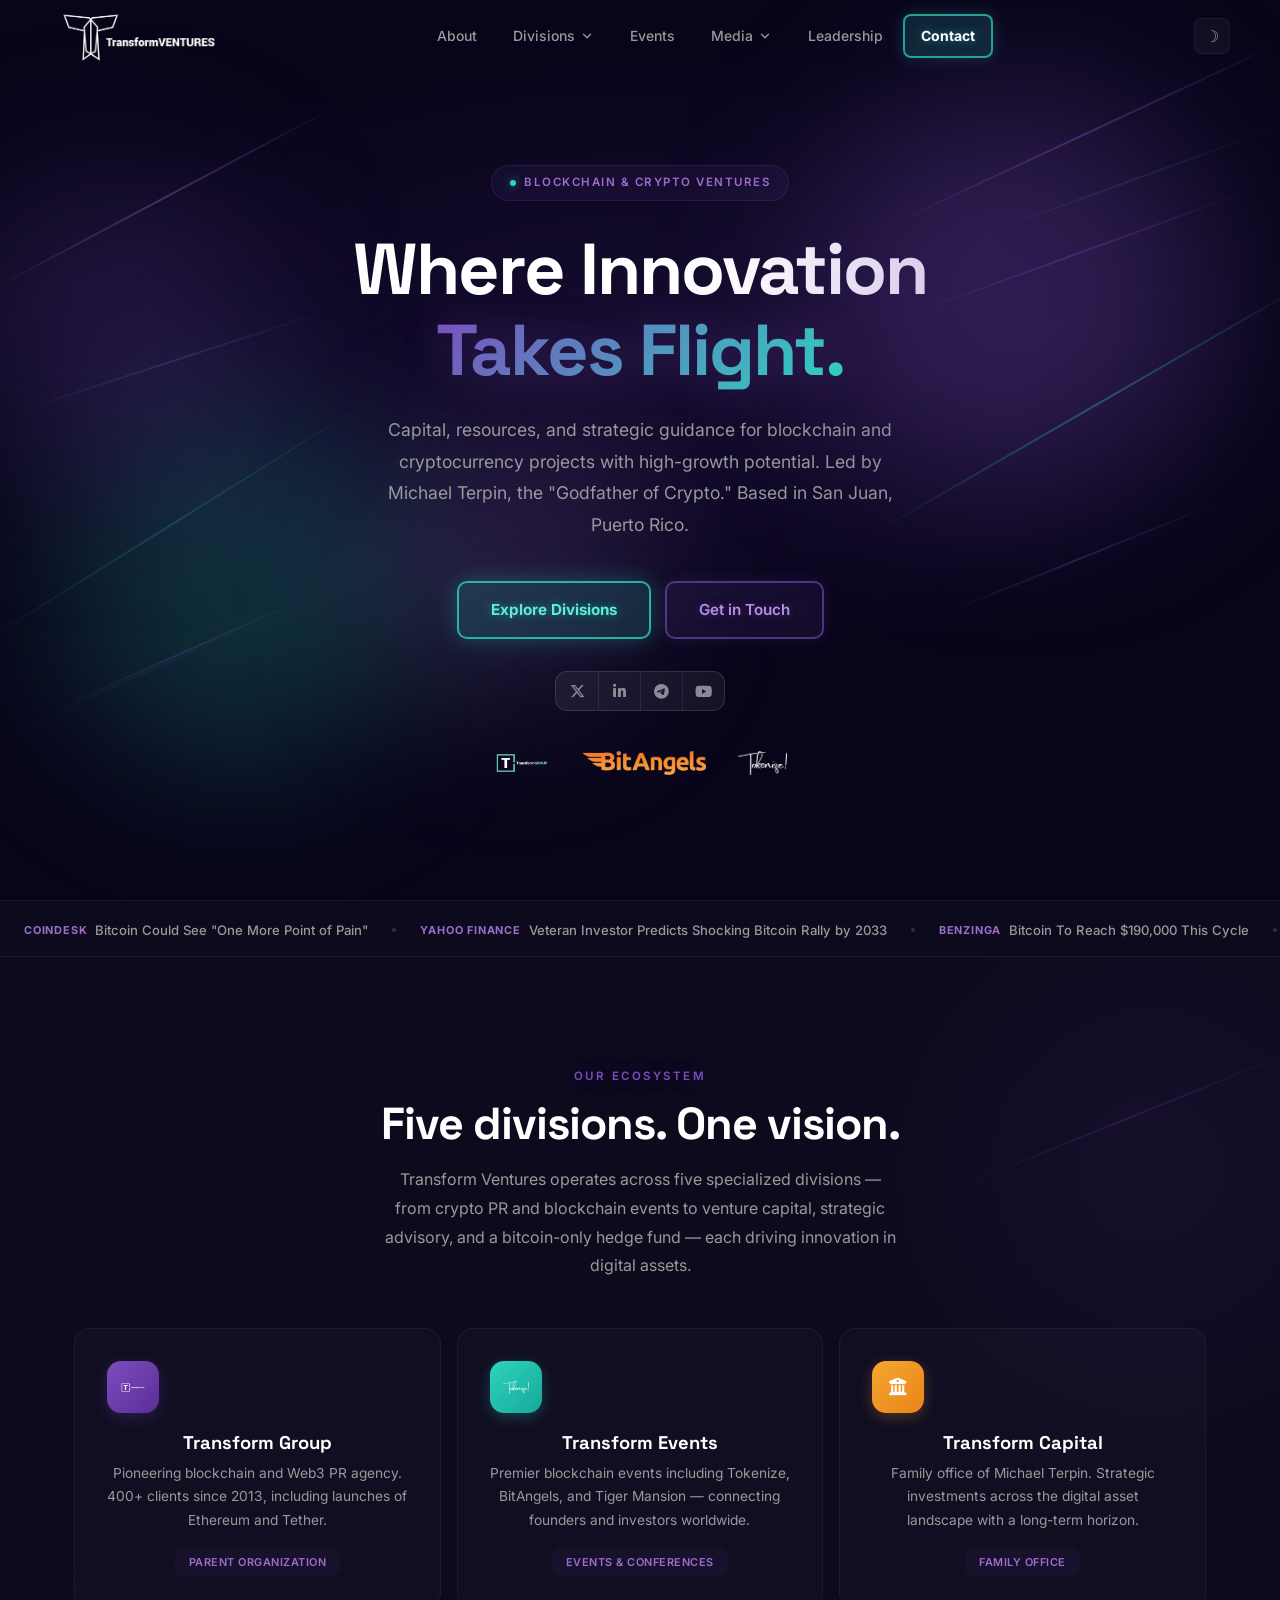
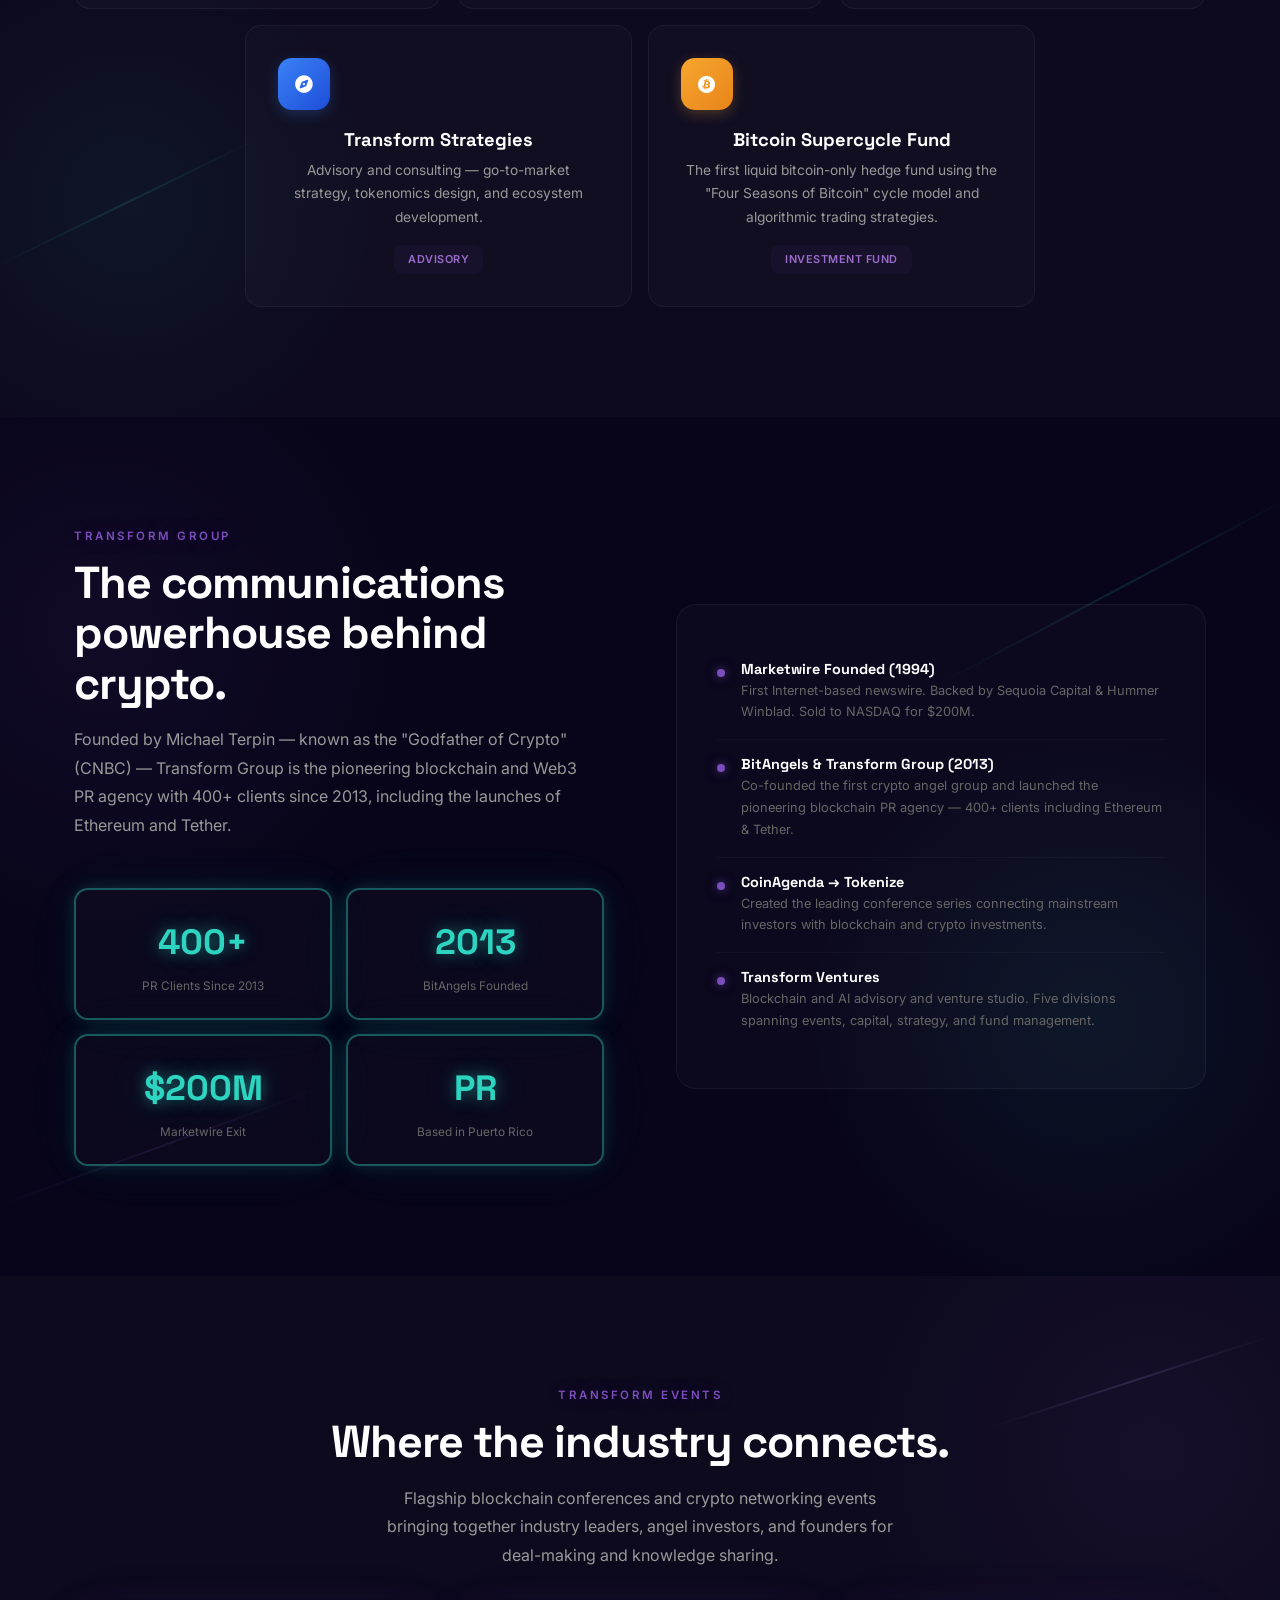
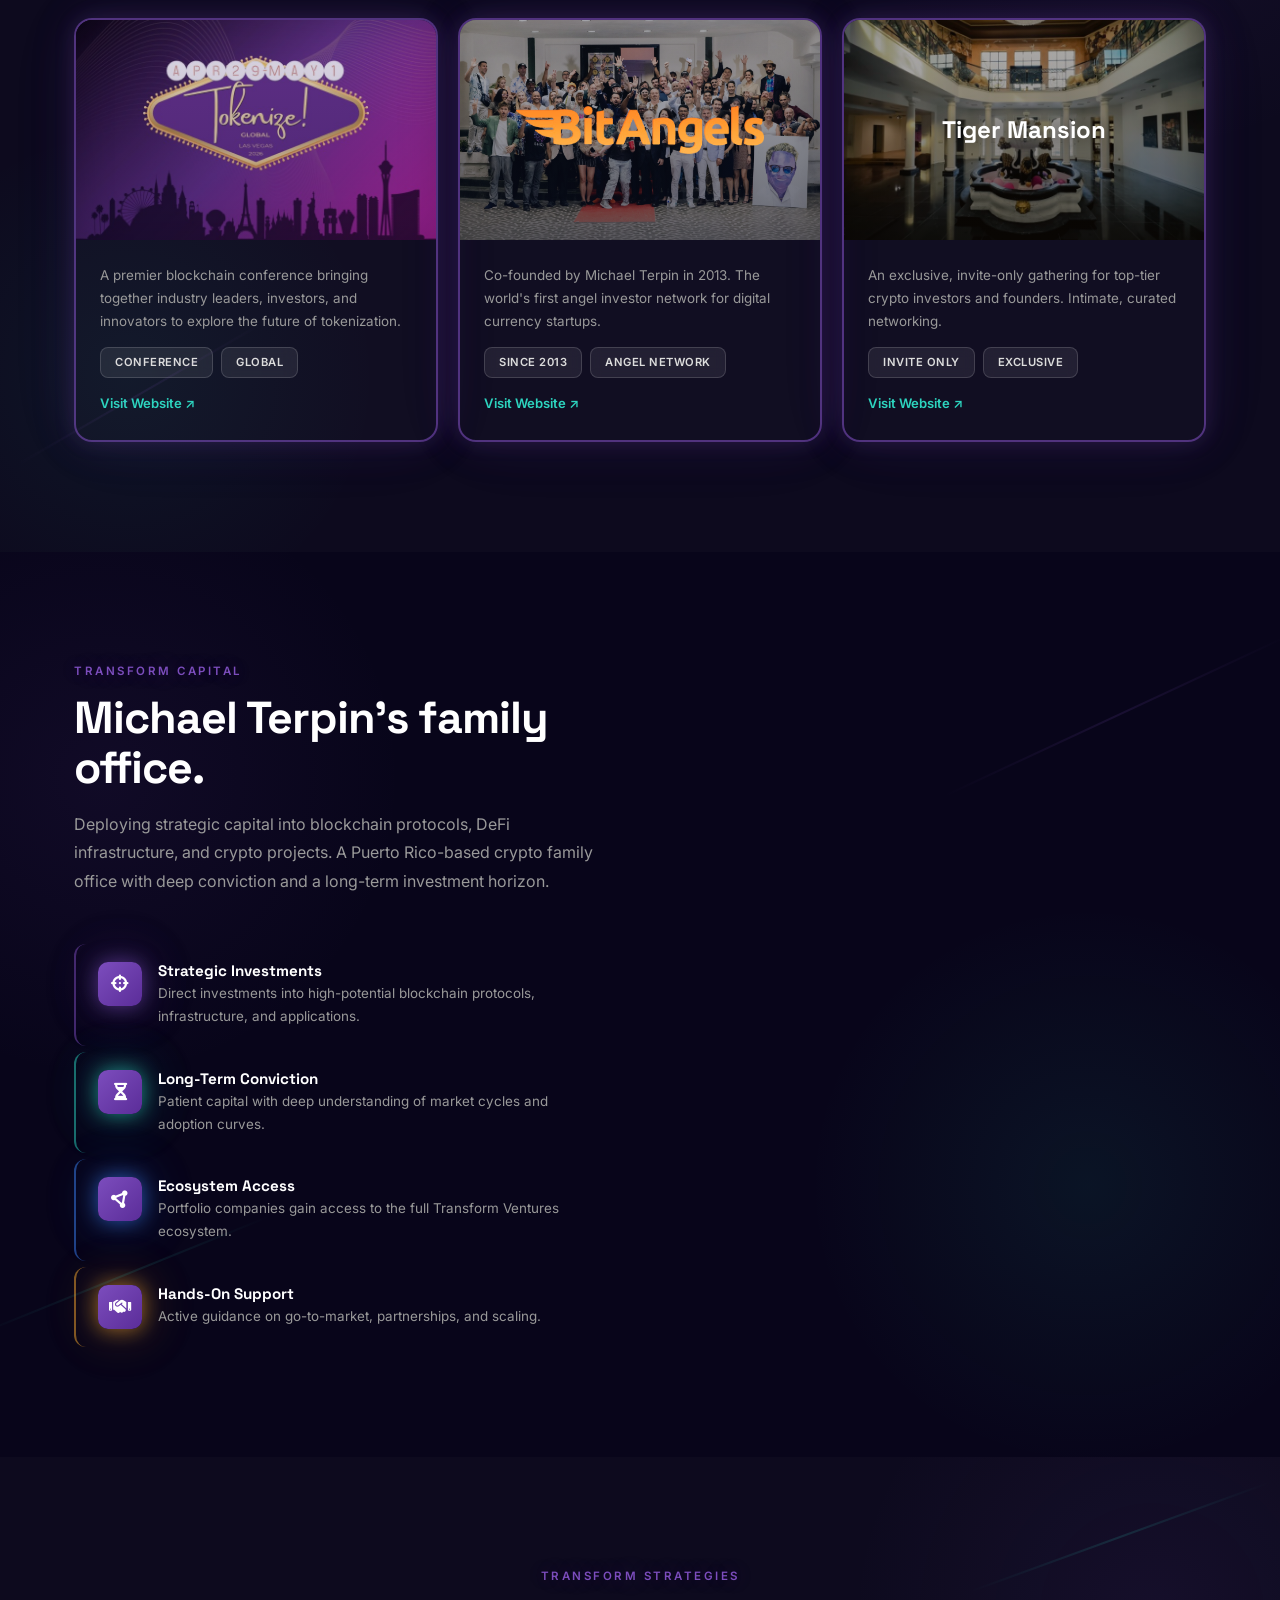
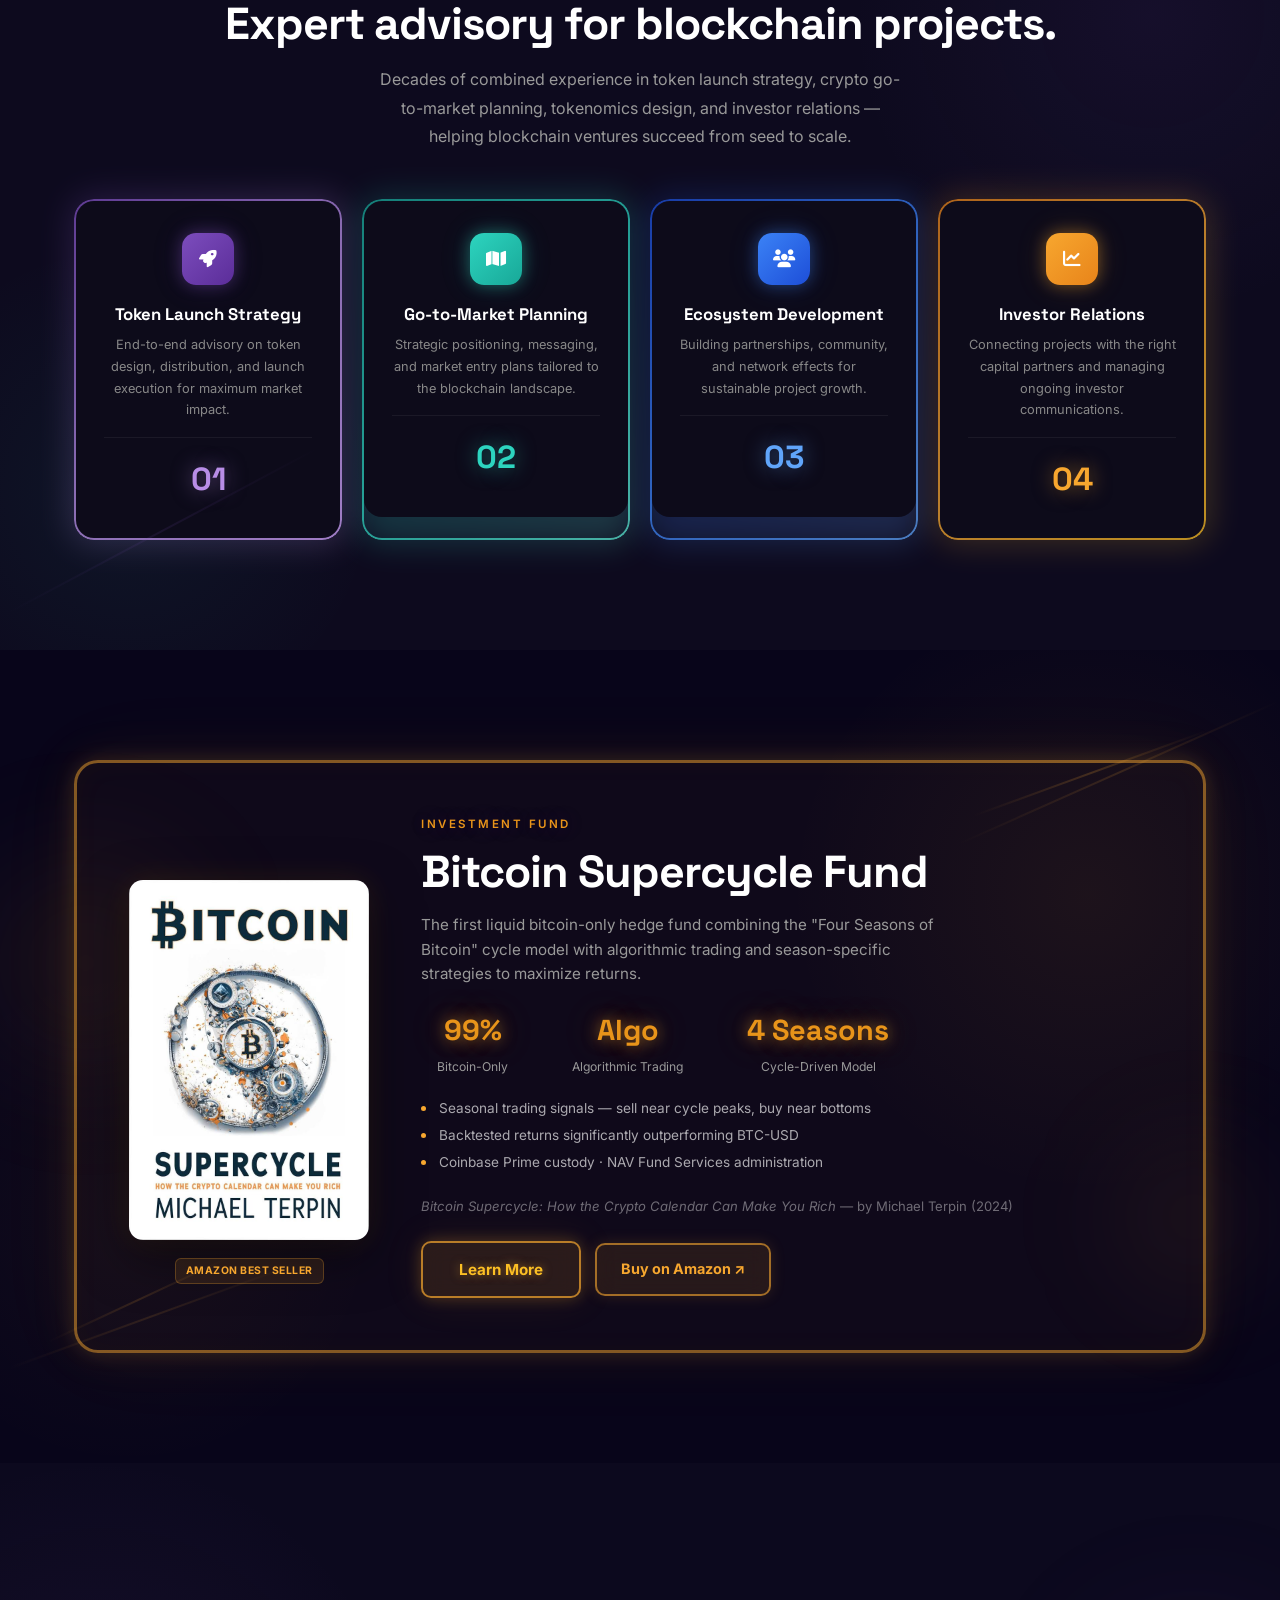
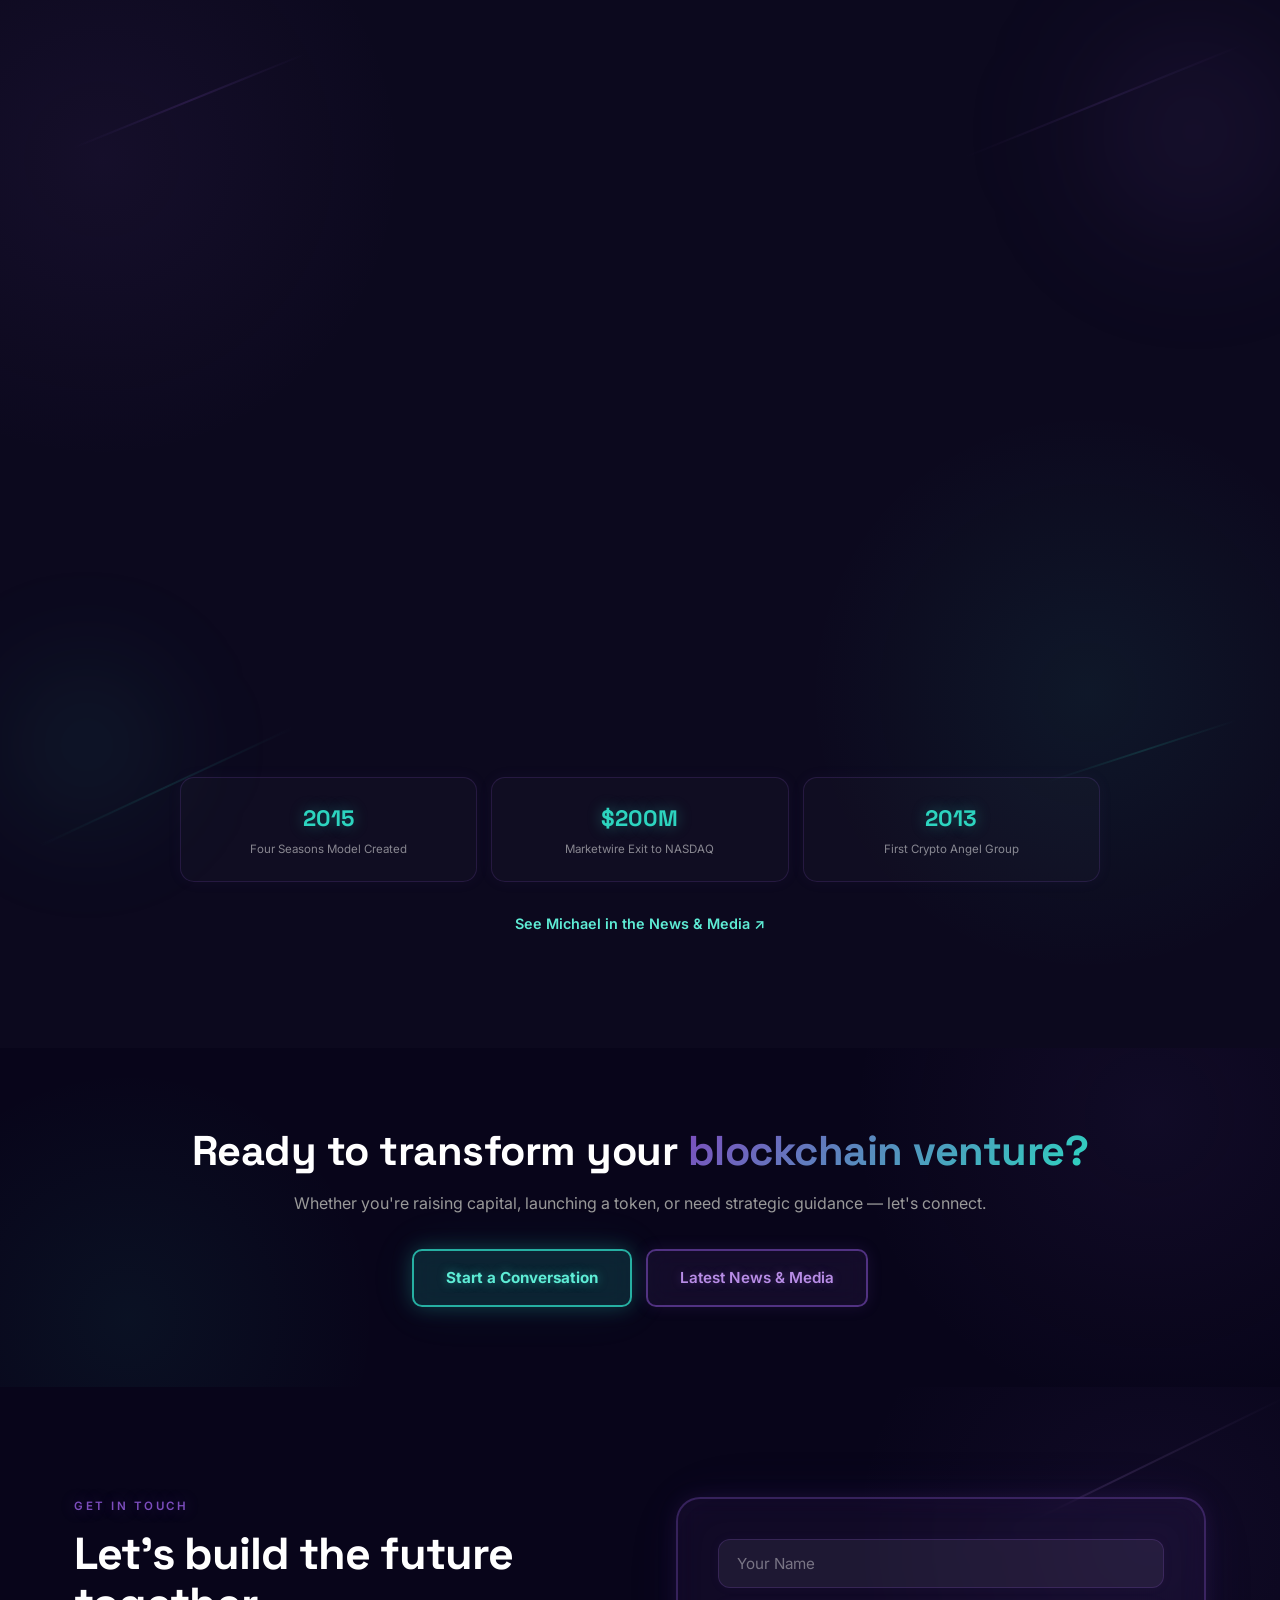
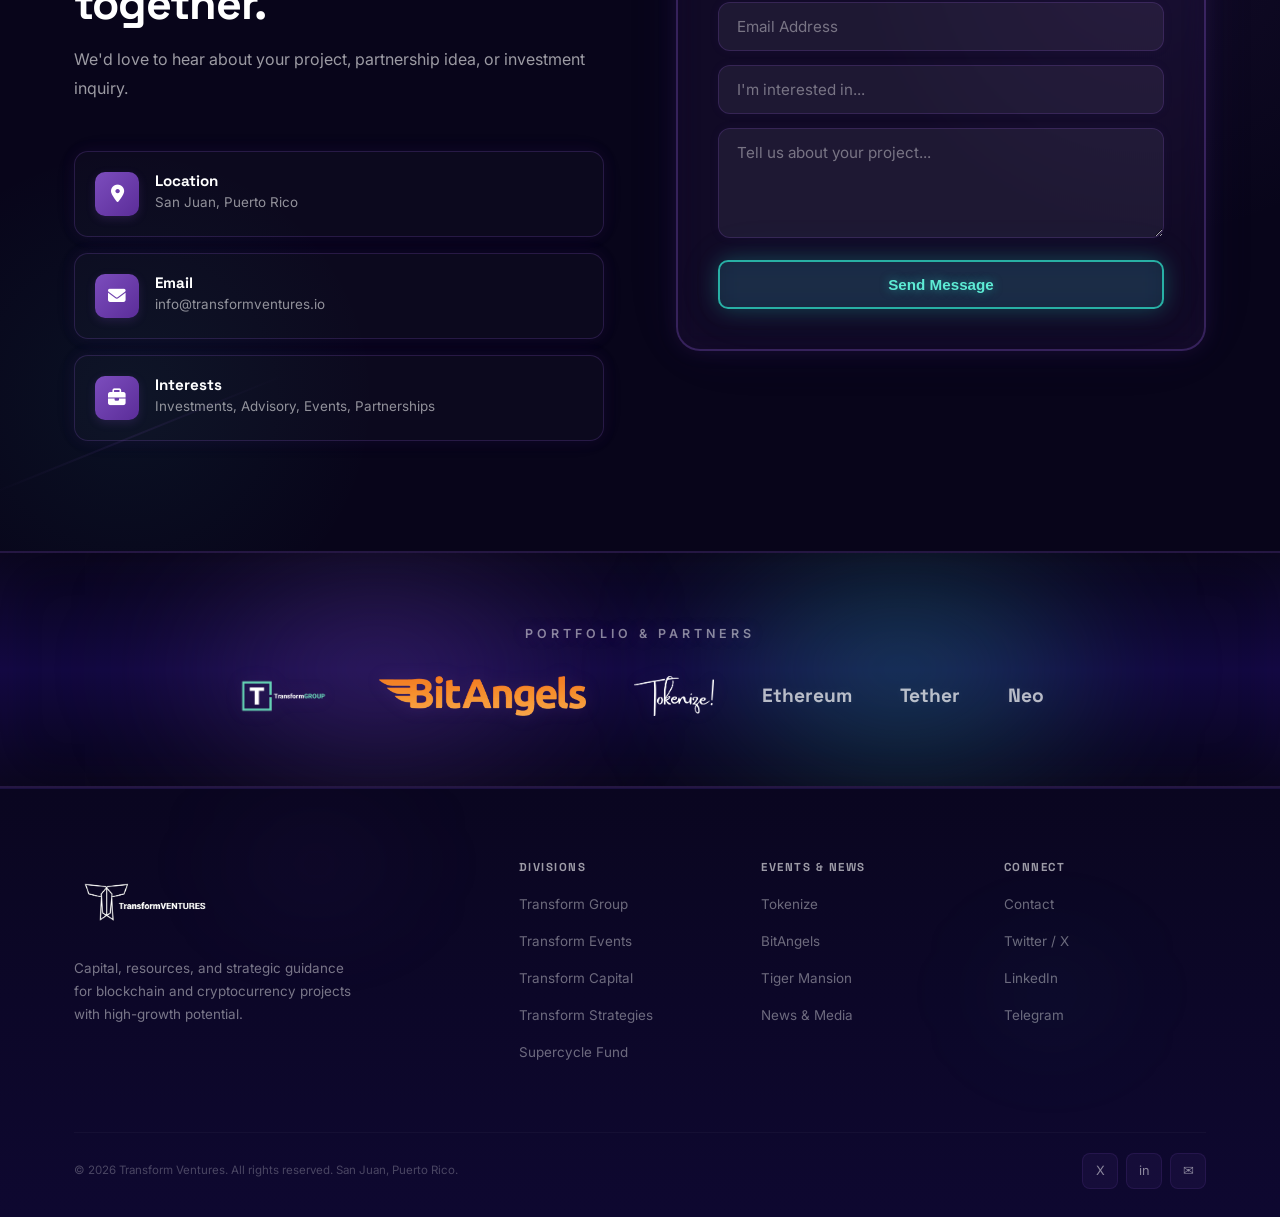
==== index.html @ 7450e1de "Add Media sub-dropdown to mobile menu News & Press and Blog now grouped under a togglable Media drop" ====
<!DOCTYPE html>
<html lang="en" data-theme="dark">

<head>
  <meta charset="UTF-8">
  <meta name="viewport" content="width=device-width, initial-scale=1.0">
  <title>Transform Ventures — Where Innovation Takes Flight | Blockchain & Crypto Ventures</title>
  <meta name="description"
    content="Transform Ventures provides capital, resources, and strategic guidance for blockchain and cryptocurrency projects. Led by Michael Terpin, the 'Godfather of Crypto.' Based in San Juan, Puerto Rico.">
  <meta name="keywords"
    content="Transform Ventures, Michael Terpin, blockchain, cryptocurrency, BitAngels, Tokenize, Bitcoin Supercycle, crypto ventures, Transform Group, Transform Capital">
  <meta name="author" content="Transform Ventures">
  <meta name="robots" content="index, follow">
  <link rel="canonical" href="https://www.transformventures.io/">
  <meta property="og:type" content="website">
  <meta property="og:title" content="Transform Ventures — Where Innovation Takes Flight">
  <meta property="og:description"
    content="Capital, resources, and strategic guidance for blockchain and cryptocurrency projects with high-growth potential. Led by Michael Terpin.">
  <meta property="og:url" content="https://www.transformventures.io/">
  <meta property="og:image" content="https://www.transformventures.io/assets/logos/transform-ventures.png">
  <meta property="og:image:width" content="1200">
  <meta property="og:image:height" content="630">
  <meta property="og:site_name" content="Transform Ventures">
  <meta property="og:locale" content="en_US">
  <meta name="twitter:card" content="summary_large_image">
  <meta name="twitter:title" content="Transform Ventures — Where Innovation Takes Flight">
  <meta name="twitter:description"
    content="Capital, resources, and strategic guidance for blockchain and cryptocurrency projects. Led by Michael Terpin.">
  <meta name="twitter:image" content="https://www.transformventures.io/assets/logos/transform-ventures.png">
  <meta name="twitter:image:alt" content="Transform Ventures logo">
  <meta name="twitter:creator" content="@michaelterpin">
  <meta name="theme-color" content="#0e0628">
  <link rel="icon" type="image/png" href="assets/logos/transform-ventures.png">
  <link rel="manifest" href="manifest.json">
  <link rel="apple-touch-icon" href="assets/logos/transform-ventures.png">
  <script type="application/ld+json">
  {
    "@context": "https://schema.org",
    "@type": "Organization",
    "name": "Transform Ventures",
    "url": "https://www.transformventures.io/",
    "logo": "https://www.transformventures.io/assets/logos/transform-ventures.png",
    "description": "Capital, resources, and strategic guidance for blockchain and cryptocurrency projects with high-growth potential.",
    "founder": {
      "@type": "Person",
      "name": "Michael Terpin",
      "jobTitle": "Founder & CEO",
      "description": "Known as the Godfather of Crypto (CNBC). Founded Transform Group (400+ blockchain PR clients), co-founded BitAngels (2013), author of Bitcoin Supercycle."
    },
    "address": {
      "@type": "PostalAddress",
      "addressLocality": "San Juan",
      "addressRegion": "PR",
      "addressCountry": "US"
    },
    "sameAs": [
      "https://x.com/michaelterpin",
      "https://www.linkedin.com/company/transform-ventures/",
      "https://t.me/michaelterpin",
      "https://www.youtube.com/@michaelterpin",
      "https://tokenizeconference.com/",
      "https://bitangels.network/",
      "https://www.tigermansionlv.com/"
    ]
  }
  </script>
  <script type="application/ld+json">
  {
    "@context": "https://schema.org",
    "@type": "InvestmentFund",
    "name": "Bitcoin Supercycle Fund",
    "description": "The first liquid bitcoin-only hedge fund combining the Four Seasons of Bitcoin cycle model with algorithmic trading and season-specific strategies.",
    "url": "https://www.transformventures.io/#fund",
    "founder": {
      "@type": "Person",
      "name": "Michael Terpin",
      "jobTitle": "CEO & Chief Investment Officer"
    },
    "areaServed": "Worldwide",
    "provider": {
      "@type": "Organization",
      "name": "Supercycle Genesis Partners, LP"
    }
  }
  </script>
  <link rel="dns-prefetch" href="https://fonts.googleapis.com">
  <link rel="dns-prefetch" href="https://fonts.gstatic.com">
  <link rel="dns-prefetch" href="https://cdnjs.cloudflare.com">
  <link rel="preconnect" href="https://fonts.googleapis.com">
  <link rel="preconnect" href="https://fonts.gstatic.com" crossorigin>
  <link rel="preload"
    href="https://fonts.googleapis.com/css2?family=Inter:wght@300;400;500;600;700;800&family=Space+Grotesk:wght@400;500;600;700;800&display=swap"
    as="style">
  <link
    href="https://fonts.googleapis.com/css2?family=Inter:wght@300;400;500;600;700;800&family=Space+Grotesk:wght@400;500;600;700;800&display=swap"
    rel="stylesheet">
  <link rel="preload" href="assets/logos/transform-ventures-white.png" as="image">
  <link rel="stylesheet" href="https://cdnjs.cloudflare.com/ajax/libs/font-awesome/6.5.1/css/all.min.css">
  <link rel="stylesheet" href="styles.css?v=20260413">
  <link rel="stylesheet" href="custom.css?v=20260413e">
  <!-- To add your own styles, edit custom.css -->
  <style>
    /* Minimal inline — only kept as fallback. All styles are in styles.css */
    :root,
    [data-theme="light"] {
      --bg: #faf9fc;
      --bg-subtle: #f1eff6;
      --bg-card: #ffffff;
      --border: rgba(124, 77, 189, .08);
      --border-hover: rgba(124, 77, 189, .3);
      --text: #2d2b3d;
      --text-secondary: #5a5870;
      --text-muted: #8886a0;
      --heading: #1a1830;
      --nav-bg: rgba(20, 10, 40, 0);
      --nav-bg-scrolled: rgba(20, 10, 40, .95);
      --nav-link: rgba(255, 255, 255, .7);
      --nav-link-hover: #fff;
      --nav-hover-bg: rgba(255, 255, 255, .08);
      --dropdown-bg: rgba(20, 10, 40, .97);
      --dropdown-shadow: 0 20px 60px rgba(0, 0, 0, .3);
      --dropdown-hover: rgba(124, 77, 189, .15);
      --dd-text: #ddd;
      --dd-sub: #888;
      --btn-s-bg: rgba(255, 255, 255, .08);
      --btn-s-border: rgba(255, 255, 255, .2);
      --btn-s-color: #fff;
      --card-shadow: 0 1px 3px rgba(124, 77, 189, .04), 0 8px 24px rgba(124, 77, 189, .05);
      --card-hover-shadow: 0 8px 40px rgba(124, 77, 189, .12);
      --stat-number: #5b2d99;
      --tag-bg: rgba(124, 77, 189, .06);
      --tag-color: #7c4dbd;
      --tl-bg: #fff;
      --tl-border: rgba(124, 77, 189, .06);
      --fund-bg: linear-gradient(135deg, #1a0a3e, #2d1570);
      --fund-border: rgba(247, 167, 47, .2);
      --fund-book-bg: rgba(247, 167, 47, .08);
      --input-bg: #fff;
      --input-border: rgba(124, 77, 189, .1);
      --input-color: #1a1830;
      --input-placeholder: #aaa;
      --footer-text: #8886a0;
      --footer-link: #8886a0;
      --footer-link-hover: #5b2d99;
      --footer-border: rgba(124, 77, 189, .06);
      --footer-bottom-text: #bbb;
      --social-bg: rgba(255, 255, 255, .06);
      --social-border: rgba(255, 255, 255, .1);
      --social-color: rgba(255, 255, 255, .5);
      --logo-bar-opacity: .6;
      --logo-bar-hover: .9;
      --brand-text-opacity: .3;
      --brand-text-hover: .6;
      --mobile-nav-bg: rgba(20, 10, 40, .98);
    }

    [data-theme="dark"] {
      --bg: #08051a;
      --bg-subtle: rgba(255, 255, 255, .02);
      --bg-card: rgba(255, 255, 255, .02);
      --bg-card-hover: rgba(255, 255, 255, .04);
      --border: rgba(255, 255, 255, .05);
      --border-hover: rgba(124, 77, 189, .2);
      --text: #b8b8cc;
      --text-secondary: #999;
      --text-muted: #666;
      --heading: #ffffff;
      --nav-bg: rgba(8, 5, 26, 0);
      --nav-bg-scrolled: rgba(8, 5, 26, .9);
      --nav-link: #999;
      --nav-link-hover: #fff;
      --nav-hover-bg: rgba(255, 255, 255, .04);
      --dropdown-bg: rgba(14, 10, 30, .97);
      --dropdown-shadow: 0 20px 60px rgba(0, 0, 0, .4);
      --dropdown-hover: rgba(124, 77, 189, .1);
      --dd-text: #ddd;
      --dd-sub: #666;
      --hero-glow: rgba(91, 45, 153, .18);
      --badge-bg: rgba(124, 77, 189, .08);
      --badge-border: rgba(124, 77, 189, .18);
      --btn-s-bg: rgba(255, 255, 255, .04);
      --btn-s-border: rgba(255, 255, 255, .08);
      --btn-s-color: #fff;
      --card-shadow: none;
      --card-hover-shadow: 0 16px 48px rgba(0, 0, 0, .2);
      --stat-number: #2dd4bf;
      --tag-bg: rgba(124, 77, 189, .06);
      --tag-color: #9b6dcc;
      --tl-bg: rgba(255, 255, 255, .02);
      --tl-border: rgba(255, 255, 255, .03);
      --fund-bg: rgba(247, 167, 47, .03);
      --fund-border: rgba(247, 167, 47, .1);
      --fund-book-bg: rgba(247, 167, 47, .05);
      --input-bg: rgba(255, 255, 255, .03);
      --input-border: rgba(255, 255, 255, .06);
      --input-color: #fff;
      --input-placeholder: #444;
      --footer-bg: transparent;
      --footer-text: #444;
      --footer-link: #555;
      --footer-link-hover: #b88de6;
      --footer-border: rgba(255, 255, 255, .03);
      --footer-bottom-text: #333;
      --social-bg: rgba(255, 255, 255, .03);
      --social-border: rgba(255, 255, 255, .04);
      --social-color: #555;
      --logo-filter: brightness(10);
      --logo-bar-opacity: .3;
      --logo-bar-hover: .65;
      --brand-text-opacity: .15;
      --brand-text-hover: .35;
      --mobile-nav-bg: rgba(8, 5, 26, .98);
    }

    *,
    *::before,
    *::after {
      margin: 0;
      padding: 0;
      box-sizing: border-box
    }

    html {
      scroll-behavior: smooth
    }

    body {
      font-family: 'Inter', sans-serif;
      background: var(--bg);
      color: var(--text);
      line-height: 1.7;
      overflow-x: hidden;
      transition: background .4s, color .4s
    }

    h1,
    h2,
    h3,
    h4 {
      font-family: 'Space Grotesk', sans-serif;
      color: var(--heading);
      line-height: 1.12;
      transition: color .4s
    }

    a {
      text-decoration: none;
      color: inherit;
      transition: all .3s
    }

    img {
      max-width: 100%;
      display: block
    }

    .container {
      max-width: 1180px;
      margin: 0 auto;
      padding: 0 24px
    }

    ::selection {
      background: rgba(124, 77, 189, .2);
      color: #fff
    }

    .rv {
      opacity: 0;
      transform: translateY(30px);
      transition: opacity .7s ease, transform .7s ease
    }

    .rv.vis {
      opacity: 1;
      transform: none
    }

    .rd1 {
      transition-delay: .08s
    }

    .rd2 {
      transition-delay: .16s
    }

    .rd3 {
      transition-delay: .24s
    }

    .rd4 {
      transition-delay: .32s
    }

    .rd5 {
      transition-delay: .4s
    }

    /* NAV */
    header {
      position: fixed;
      top: 0;
      left: 0;
      right: 0;
      z-index: 100;
      padding: 0 24px;
      transition: all .35s;
      background: var(--nav-bg);
      backdrop-filter: blur(0)
    }

    header.scrolled {
      background: var(--nav-bg-scrolled);
      backdrop-filter: blur(20px);
      border-bottom: 1px solid var(--border)
    }

    .nav-inner {
      max-width: 1180px;
      margin: 0 auto;
      display: flex;
      align-items: center;
      justify-content: space-between;
      height: 72px
    }

    .nav-logo {
      display: flex;
      align-items: center
    }

    .nav-logo img {
      height: 52px;
      width: auto
    }

    /* Nav is dark in both themes */
    .nav-cta {
      background: linear-gradient(135deg, #2dd4bf, #20b8a5);
      color: #fff !important
    }

    [data-theme="light"] .theme-toggle {
      background: rgba(255, 255, 255, .08);
      border-color: rgba(255, 255, 255, .12);
      color: rgba(255, 255, 255, .6)
    }

    [data-theme="light"] .theme-toggle:hover {
      border-color: rgba(255, 255, 255, .25);
      color: #fff
    }

    [data-theme="light"] .nav-toggle span {
      background: #fff
    }

    .nav-links {
      display: flex;
      gap: 4px;
      list-style: none;
      align-items: center
    }

    .nav-links>li>a {
      font-size: .875rem;
      font-weight: 500;
      color: var(--nav-link);
      padding: 8px 16px;
      border-radius: 8px;
      display: flex;
      align-items: center;
      gap: 5px
    }

    .nav-links>li>a:hover {
      color: var(--nav-link-hover);
      background: var(--nav-hover-bg)
    }

    .nav-dropdown {
      position: relative
    }

    .chev {
      width: 14px;
      height: 14px;
      transition: transform .3s
    }

    .nav-dropdown:hover .chev {
      transform: rotate(180deg)
    }

    .ddm {
      position: absolute;
      top: calc(100% + 8px);
      left: 50%;
      transform: translateX(-50%) translateY(8px);
      background: var(--dropdown-bg);
      backdrop-filter: blur(20px);
      border: 1px solid var(--border);
      border-radius: 14px;
      padding: 8px;
      min-width: 260px;
      opacity: 0;
      visibility: hidden;
      transition: all .25s ease;
      box-shadow: var(--dropdown-shadow)
    }

    .nav-dropdown:hover .ddm {
      opacity: 1;
      visibility: visible;
      transform: translateX(-50%) translateY(0)
    }

    .ddm a {
      display: flex;
      align-items: center;
      gap: 12px;
      padding: 10px 14px;
      border-radius: 10px;
      font-size: .84rem;
      color: var(--text-secondary)
    }

    .ddm a:hover {
      background: var(--dropdown-hover);
      color: var(--heading)
    }

    .dd-icon {
      width: 32px;
      height: 32px;
      min-width: 32px;
      background: rgba(124, 77, 189, .08);
      border-radius: 8px;
      display: flex;
      align-items: center;
      justify-content: center;
      font-size: .8rem;
      color: #9b6dcc
    }

    .dd-text span {
      font-weight: 600;
      color: var(--dd-text);
      font-size: .84rem;
      display: block
    }

    .dd-text small {
      color: var(--dd-sub);
      font-size: .7rem
    }

    .nav-cta {
      background: linear-gradient(135deg, #2dd4bf, #20b8a5);
      color: #fff !important;
      padding: 9px 22px;
      border-radius: 8px;
      font-weight: 600;
      font-size: .85rem
    }

    .nav-cta:hover {
      transform: translateY(-1px);
      box-shadow: 0 6px 20px rgba(45, 212, 191, .25)
    }

    /* Theme toggle */
    .theme-toggle {
      background: var(--nav-hover-bg);
      border: 1px solid var(--border);
      border-radius: 8px;
      width: 36px;
      height: 36px;
      display: flex;
      align-items: center;
      justify-content: center;
      cursor: pointer;
      font-size: 1rem;
      transition: all .3s;
      color: var(--text-secondary);
      margin-left: 8px
    }

    .theme-toggle:hover {
      border-color: var(--border-hover);
      color: #7c4dbd
    }

    .nav-toggle {
      display: none;
      background: none;
      border: none;
      cursor: pointer;
      width: 40px;
      height: 40px;
      position: relative
    }

    .nav-toggle span {
      display: block;
      width: 20px;
      height: 2px;
      background: var(--heading);
      position: absolute;
      left: 10px;
      transition: all .3s
    }

    .nav-toggle span:nth-child(1) {
      top: 13px
    }

    .nav-toggle span:nth-child(2) {
      top: 19px
    }

    .nav-toggle span:nth-child(3) {
      top: 25px
    }

    .nav-toggle.active span:nth-child(1) {
      top: 19px;
      transform: rotate(45deg)
    }

    .nav-toggle.active span:nth-child(2) {
      opacity: 0
    }

    .nav-toggle.active span:nth-child(3) {
      top: 19px;
      transform: rotate(-45deg)
    }

    /* HERO */
    .hero {
      min-height: 100vh;
      display: flex;
      align-items: center;
      text-align: center;
      position: relative;
      padding: 120px 24px 80px
    }

    .hero-bg {
      position: absolute;
      inset: 0;
      z-index: -1;
      transition: background .5s
    }

    [data-theme="light"] .hero-bg {
      background: linear-gradient(160deg, #0e0628 0%, #1a0d40 30%, #2a1560 60%, #3d1b8e 100%)
    }

    [data-theme="light"] .hero {
      color: #fff
    }

    [data-theme="light"] .hero h1 {
      color: #fff
    }

    [data-theme="light"] .hero-sub {
      color: rgba(255, 255, 255, .6)
    }

    [data-theme="light"] .hero-badge {
      background: rgba(255, 255, 255, .06);
      border-color: rgba(255, 255, 255, .12);
      color: rgba(255, 255, 255, .7)
    }

    [data-theme="light"] .hero-brands {
      opacity: .35
    }

    [data-theme="dark"] .hero-bg {
      background: radial-gradient(ellipse 70% 50% at 50% 40%, rgba(91, 45, 153, .18), transparent 70%)
    }

    .hero-badge {
      display: inline-flex;
      align-items: center;
      gap: 8px;
      background: var(--badge-bg);
      border: 1px solid var(--badge-border);
      color: #9b6dcc;
      font-size: .72rem;
      font-weight: 600;
      padding: 7px 18px;
      border-radius: 100px;
      text-transform: uppercase;
      letter-spacing: 1.5px;
      margin-bottom: 28px
    }

    .hero-badge .dot {
      width: 6px;
      height: 6px;
      background: #2dd4bf;
      border-radius: 50%;
      animation: blink 2s ease-in-out infinite
    }

    @keyframes blink {

      0%,
      100% {
        opacity: 1
      }

      50% {
        opacity: .3
      }
    }

    .hero h1 {
      font-size: clamp(2.8rem, 6vw, 4.5rem);
      font-weight: 800;
      letter-spacing: -2px;
      margin-bottom: 24px
    }

    .hero h1 .accent {
      background: linear-gradient(135deg, #7c4dbd, #2dd4bf);
      -webkit-background-clip: text;
      -webkit-text-fill-color: transparent;
      background-clip: text
    }

    .hero-sub {
      font-size: 1.1rem;
      color: var(--text-secondary);
      max-width: 540px;
      margin: 0 auto 40px;
      line-height: 1.8
    }

    .hero-buttons {
      display: flex;
      gap: 14px;
      justify-content: center;
      flex-wrap: wrap;
      margin-bottom: 56px
    }

    .btn-p {
      background: linear-gradient(135deg, #2dd4bf, #20b8a5);
      color: #000;
      padding: 14px 32px;
      border-radius: 10px;
      font-weight: 700;
      font-size: .95rem;
      border: none;
      cursor: pointer;
      transition: transform .2s, box-shadow .3s;
      display: inline-block
    }

    .btn-p:hover {
      transform: translateY(-2px);
      box-shadow: 0 8px 28px rgba(45, 212, 191, .3)
    }

    .btn-s {
      background: var(--btn-s-bg);
      color: var(--btn-s-color);
      padding: 14px 32px;
      border-radius: 10px;
      font-weight: 600;
      font-size: .95rem;
      border: 1px solid var(--btn-s-border);
      display: inline-block
    }

    .btn-s:hover {
      border-color: rgba(124, 77, 189, .3);
      color: #7c4dbd
    }

    .hero-brands {
      display: flex;
      gap: 32px;
      justify-content: center;
      align-items: center;
      flex-wrap: wrap;
      opacity: var(--logo-bar-opacity)
    }

    .hero-brands img {
      height: 24px;
      width: auto
    }

    /* LOGOS BAR */
    .logos-bar {
      padding: 48px 0;
      border-top: 1px solid var(--border);
      border-bottom: 1px solid var(--border);
      background: var(--bg-subtle);
      transition: background .4s
    }

    .logos-bar p {
      text-align: center;
      font-size: .72rem;
      color: var(--text-muted);
      text-transform: uppercase;
      letter-spacing: 2px;
      margin-bottom: 24px;
      font-weight: 500
    }

    .logos-row {
      display: flex;
      justify-content: center;
      align-items: center;
      gap: 48px;
      flex-wrap: wrap
    }

    .logos-row img {
      height: 28px;
      opacity: var(--logo-bar-opacity);
      transition: opacity .3s
    }

    .logos-row img:hover {
      opacity: var(--logo-bar-hover)
    }

    .logos-row span {
      font-family: 'Space Grotesk', sans-serif;
      font-size: 1rem;
      font-weight: 700;
      color: var(--heading);
      opacity: var(--brand-text-opacity);
      transition: opacity .3s;
      cursor: default
    }

    .logos-row span:hover {
      opacity: var(--brand-text-hover)
    }

    /* SECTIONS */
    .section {
      padding: 110px 0;
      position: relative
    }

    .section-label {
      color: #7c4dbd;
      font-size: .72rem;
      font-weight: 600;
      text-transform: uppercase;
      letter-spacing: 2.5px;
      margin-bottom: 12px
    }

    .section-title {
      font-size: clamp(2rem, 4vw, 2.8rem);
      font-weight: 700;
      letter-spacing: -1px;
      margin-bottom: 16px
    }

    .section-desc {
      color: var(--text-secondary);
      font-size: 1rem;
      max-width: 520px;
      margin-bottom: 48px;
      line-height: 1.8
    }

    .tc {
      text-align: center
    }

    .tc .section-desc {
      margin-left: auto;
      margin-right: auto
    }

    /* Alternating section backgrounds */
    .section-alt {
      background: var(--bg-subtle);
      transition: background .4s
    }

    /* DIVISIONS */
    .div-grid {
      display: grid;
      grid-template-columns: repeat(3, 1fr);
      gap: 16px
    }

    .div-row2 {
      display: grid;
      grid-template-columns: repeat(2, 1fr);
      gap: 16px;
      max-width: 790px;
      margin: 16px auto 0
    }

    .dcard {
      background: var(--bg-card);
      border: 1px solid var(--border);
      border-radius: 16px;
      padding: 32px;
      transition: all .3s;
      box-shadow: var(--card-shadow)
    }

    .dcard:hover {
      border-color: var(--border-hover);
      transform: translateY(-4px);
      box-shadow: var(--card-hover-shadow)
    }

    .dcard-icon {
      width: 52px;
      height: 52px;
      border-radius: 14px;
      display: flex;
      align-items: center;
      justify-content: center;
      margin-bottom: 20px;
      font-size: 1.2rem;
      color: #fff;
      transition: all .4s;
      position: relative;
      z-index: 1
    }

    .dcard-icon img {
      width: 26px;
      height: auto;
      filter: brightness(10)
    }

    .dcard:hover .dcard-icon {
      transform: scale(1.1) rotate(-5deg)
    }

    /* Individual icon colors */
    .dcard .dcard-icon {
      background: linear-gradient(135deg, #7c4dbd, #5b2d99);
      box-shadow: 0 4px 14px rgba(124, 77, 189, .25)
    }

    .dcard:nth-child(2) .dcard-icon {
      background: linear-gradient(135deg, #2dd4bf, #18a898);
      box-shadow: 0 4px 14px rgba(45, 212, 191, .25)
    }

    .dcard:nth-child(3) .dcard-icon {
      background: linear-gradient(135deg, #f7a72f, #e8841a);
      box-shadow: 0 4px 14px rgba(247, 167, 47, .25)
    }

    .dcard h3 {
      font-size: 1.15rem;
      margin-bottom: 8px
    }

    .dcard p {
      color: var(--text-secondary);
      font-size: .86rem;
      line-height: 1.7
    }

    .dcard-tag {
      display: inline-block;
      margin-top: 16px;
      background: var(--tag-bg);
      color: var(--tag-color);
      font-size: .68rem;
      font-weight: 600;
      padding: 5px 14px;
      border-radius: 8px;
      text-transform: uppercase;
      letter-spacing: .5px
    }

    /* ABOUT */
    .about-grid {
      display: grid;
      grid-template-columns: 1fr 1fr;
      gap: 72px;
      align-items: center
    }

    .about-stats {
      display: grid;
      grid-template-columns: 1fr 1fr;
      gap: 14px;
      margin-top: 36px
    }

    .stat-box {
      background: var(--bg-card);
      border: 1px solid var(--border);
      border-radius: 14px;
      padding: 22px;
      text-align: center;
      transition: all .3s;
      box-shadow: var(--card-shadow)
    }

    .stat-box:hover {
      border-color: var(--border-hover);
      transform: translateY(-2px)
    }

    .stat-box .number {
      font-family: 'Space Grotesk', sans-serif;
      font-size: 2.2rem;
      font-weight: 800;
      color: #7c4dbd
    }

    .stat-box .label {
      font-size: .74rem;
      color: var(--text-muted);
      margin-top: 4px
    }

    .about-visual {
      background: var(--tl-bg);
      border: 1px solid var(--border);
      border-radius: 20px;
      padding: 40px;
      transition: background .4s
    }

    .tl-item {
      display: flex;
      gap: 16px;
      padding: 16px 0;
      border-bottom: 1px solid var(--tl-border);
      transition: padding-left .3s
    }

    .tl-item:last-child {
      border: none
    }

    .tl-item:hover {
      padding-left: 8px
    }

    .tl-dot {
      width: 8px;
      height: 8px;
      min-width: 8px;
      background: #7c4dbd;
      border-radius: 50%;
      margin-top: 8px
    }

    .tl-item:hover .tl-dot {
      background: #2dd4bf
    }

    .tl-item h4 {
      font-size: .9rem;
      margin-bottom: 3px
    }

    .tl-item p {
      font-size: .8rem;
      color: var(--text-muted)
    }

    /* EVENTS */
    .ev-grid {
      display: grid;
      grid-template-columns: repeat(3, 1fr);
      gap: 20px
    }

    .ev-card {
      background: var(--bg-card);
      border: 1px solid var(--border);
      border-radius: 18px;
      overflow: hidden;
      transition: all .3s;
      box-shadow: var(--card-shadow)
    }

    .ev-card:hover {
      transform: translateY(-5px);
      box-shadow: var(--card-hover-shadow);
      border-color: var(--border-hover)
    }

    .ev-banner {
      height: 180px;
      display: flex;
      align-items: center;
      justify-content: center;
      position: relative
    }

    [data-theme="light"] .ev-banner.tokenize {
      background: linear-gradient(135deg, #4a2090, #7c4dbd)
    }

    [data-theme="light"] .ev-banner.bitangels {
      background: linear-gradient(135deg, #2a4580, #3a6ab0)
    }

    [data-theme="light"] .ev-banner.tigermansion {
      background: linear-gradient(135deg, #5a3d1a, #8a6a3a)
    }

    [data-theme="dark"] .ev-banner.tokenize {
      background: linear-gradient(135deg, #2a1060, #5b2d99)
    }

    [data-theme="dark"] .ev-banner.bitangels {
      background: linear-gradient(135deg, #1a3060, #2a5090)
    }

    [data-theme="dark"] .ev-banner.tigermansion {
      background: linear-gradient(135deg, #3d2a15, #6b4a2a)
    }

    .ev-logo {
      max-height: 48px;
      width: auto;
      position: relative;
      z-index: 1;
      filter: brightness(1.1)
    }

    .ev-banner-text {
      font-family: 'Space Grotesk', sans-serif;
      font-size: 1.5rem;
      font-weight: 700;
      color: #fff;
      position: relative;
      z-index: 1
    }

    .ev-body {
      padding: 24px
    }

    .ev-body p {
      color: var(--text-secondary);
      font-size: .84rem;
      line-height: 1.7
    }

    .ev-tags {
      display: flex;
      gap: 8px;
      margin-top: 14px
    }

    .ev-tag {
      font-size: .65rem;
      color: var(--tag-color);
      background: var(--tag-bg);
      padding: 3px 10px;
      border-radius: 5px;
      font-weight: 600;
      text-transform: uppercase;
      letter-spacing: .5px
    }

    /* CAPITAL */
    .cap-grid {
      display: grid;
      grid-template-columns: 1fr 1fr;
      gap: 72px;
      align-items: center
    }

    .cap-features {
      display: flex;
      flex-direction: column;
      gap: 6px
    }

    .cap-feat {
      display: flex;
      gap: 16px;
      align-items: flex-start;
      padding: 18px;
      border-radius: 12px;
      transition: background .3s
    }

    .cap-feat:hover {
      background: rgba(124, 77, 189, .04)
    }

    .cap-icon {
      width: 44px;
      height: 44px;
      min-width: 44px;
      background: linear-gradient(135deg, #7c4dbd, #5b2d99);
      border-radius: 10px;
      display: flex;
      align-items: center;
      justify-content: center;
      color: #fff;
      font-size: 1rem;
      box-shadow: 0 3px 10px rgba(124, 77, 189, .2);
      transition: all .3s
    }

    .cap-feat:hover .cap-icon {
      transform: scale(1.1);
      box-shadow: 0 5px 16px rgba(124, 77, 189, .3)
    }

    .cap-feat h4 {
      font-size: .95rem;
      margin-bottom: 3px
    }

    .cap-feat p {
      font-size: .84rem;
      color: var(--text-secondary)
    }

    .cap-visual {
      background: var(--bg-subtle);
      border: 1px solid var(--border);
      border-radius: 20px;
      padding: 44px;
      text-align: center;
      transition: background .4s
    }

    .cap-visual h3 {
      font-size: 1.6rem;
      margin-bottom: 6px
    }

    .cap-visual>p {
      color: var(--text-muted);
      margin-bottom: 32px;
      font-size: .9rem
    }

    .cap-stats {
      display: flex;
      gap: 16px;
      justify-content: center
    }

    .cs-box {
      flex: 1;
      background: var(--bg-card);
      border: 1px solid var(--border);
      border-radius: 12px;
      padding: 22px;
      transition: all .3s;
      box-shadow: var(--card-shadow)
    }

    .cs-box:hover {
      border-color: var(--border-hover)
    }

    .cs-box .number {
      font-family: 'Space Grotesk', sans-serif;
      font-size: 1.5rem;
      font-weight: 800;
      color: #7c4dbd
    }

    .cs-box .label {
      font-size: .72rem;
      color: var(--text-muted);
      margin-top: 2px
    }

    /* STRATEGIES */
    /* Strategies — Neon glow border cards */
    .strat-grid {
      display: grid;
      grid-template-columns: repeat(4, 1fr);
      gap: 20px
    }

    .strat-card {
      position: relative;
      border-radius: 20px;
      padding: 2px;
      cursor: pointer;
      transition: all .4s cubic-bezier(.16, 1, .3, 1)
    }

    .strat-card::before {
      content: '';
      position: absolute;
      inset: 0;
      border-radius: 20px;
      padding: 2px;
      background: linear-gradient(135deg, #7c4dbd, #2dd4bf, #3b82f6, #f7a72f);
      -webkit-mask: linear-gradient(#fff 0 0) content-box, linear-gradient(#fff 0 0);
      mask: linear-gradient(#fff 0 0) content-box, linear-gradient(#fff 0 0);
      -webkit-mask-composite: xor;
      mask-composite: exclude;
      opacity: .4;
      transition: opacity .4s
    }

    .strat-card:hover::before {
      opacity: 1
    }

    .strat-card::after {
      content: '';
      position: absolute;
      inset: -4px;
      border-radius: 24px;
      background: linear-gradient(135deg, #7c4dbd, #2dd4bf, #3b82f6, #f7a72f);
      opacity: 0;
      filter: blur(16px);
      transition: opacity .4s;
      z-index: -1
    }

    .strat-card:hover::after {
      opacity: .25
    }

    .strat-card:hover {
      transform: translateY(-6px)
    }

    /* Per-card glow colors */
    .sc-1::before,
    .sc-1::after {
      background: linear-gradient(135deg, #7c4dbd, #b88de6, #d4a5ff)
    }

    .sc-2::before,
    .sc-2::after {
      background: linear-gradient(135deg, #18a898, #2dd4bf, #5eecd5)
    }

    .sc-3::before,
    .sc-3::after {
      background: linear-gradient(135deg, #1d4ed8, #3b82f6, #60a5fa)
    }

    .sc-4::before,
    .sc-4::after {
      background: linear-gradient(135deg, #e8841a, #f7a72f, #fbbf24)
    }

    .strat-inner {
      background: #0d0b1a;
      border-radius: 18px;
      padding: 32px 28px;
      display: flex;
      flex-direction: column;
      align-items: center;
      text-align: center;
      min-height: 280px
    }

    .strat-icon {
      width: 52px;
      height: 52px;
      border-radius: 14px;
      display: flex;
      align-items: center;
      justify-content: center;
      font-size: 1.3rem;
      color: #fff;
      margin-bottom: 20px
    }

    .si-1 {
      background: linear-gradient(135deg, #7c4dbd, #5b2d99);
      box-shadow: 0 4px 16px rgba(124, 77, 189, .3)
    }

    .si-2 {
      background: linear-gradient(135deg, #2dd4bf, #18a898);
      box-shadow: 0 4px 16px rgba(45, 212, 191, .3)
    }

    .si-3 {
      background: linear-gradient(135deg, #3b82f6, #1d4ed8);
      box-shadow: 0 4px 16px rgba(59, 130, 246, .3)
    }

    .si-4 {
      background: linear-gradient(135deg, #f7a72f, #e8841a);
      box-shadow: 0 4px 16px rgba(247, 167, 47, .3)
    }

    .strat-inner h4 {
      font-size: 1.05rem;
      color: #fff;
      margin-bottom: 10px
    }

    .strat-inner p {
      font-size: .8rem;
      color: #888;
      line-height: 1.7;
      flex: 1
    }

    .strat-num-bottom {
      font-family: 'Space Grotesk', sans-serif;
      font-size: 2rem;
      font-weight: 800;
      margin-top: 16px;
      padding-top: 14px;
      border-top: 1px solid rgba(255, 255, 255, .06);
      width: 100%
    }

    .sn-1 {
      color: #b88de6
    }

    .sn-2 {
      color: #2dd4bf
    }

    .sn-3 {
      color: #60a5fa
    }

    .sn-4 {
      color: #f7a72f
    }

    [data-theme="light"] .strat-inner {
      background: rgba(255, 255, 255, .12);
      border-radius: 16px;
      box-shadow: 0 4px 30px rgba(0, 0, 0, .05);
      backdrop-filter: blur(8px);
      -webkit-backdrop-filter: blur(8px);
      border: 1px solid rgba(255, 255, 255, .3)
    }

    [data-theme="light"] .strat-inner h4 {
      color: #1a1830
    }

    [data-theme="light"] .strat-inner p {
      color: #6a6580
    }

    [data-theme="light"] .strat-num-bottom {
      border-top-color: rgba(124, 77, 189, .1)
    }

    [data-theme="light"] .strat-card::before {
      display: none
    }

    [data-theme="light"] .strat-card::after {
      display: none
    }

    [data-theme="light"] .strat-card {
      box-shadow: 0 4px 24px rgba(124, 77, 189, .12)
    }

    [data-theme="light"] .strat-card:hover {
      box-shadow: 0 12px 40px rgba(124, 77, 189, .2)
    }

    /* FUND */
    .fund-content {
      background: var(--fund-bg);
      border: 1px solid var(--fund-border);
      border-radius: 24px;
      padding: 64px;
      text-align: center;
      transition: background .4s
    }

    .fund-content .section-label {
      color: #e8941a
    }

    .fund-highlights {
      display: flex;
      gap: 48px;
      justify-content: center;
      margin: 40px 0;
      flex-wrap: wrap
    }

    .fund-hl {
      text-align: center;
      padding: 0 16px
    }

    .fund-hl .val {
      font-family: 'Space Grotesk', sans-serif;
      font-size: 1.8rem;
      font-weight: 700;
      color: #e8941a
    }

    .fund-hl .desc {
      font-size: .76rem;
      color: var(--text-secondary);
      margin-top: 2px
    }

    .btn-fund {
      background: linear-gradient(135deg, #f7a72f, #e8941a);
      color: #000;
      padding: 14px 36px;
      border-radius: 10px;
      font-weight: 700;
      font-size: .95rem;
      border: none;
      cursor: pointer;
      display: inline-block;
      transition: transform .2s, box-shadow .3s
    }

    .btn-fund:hover {
      transform: translateY(-2px);
      box-shadow: 0 8px 28px rgba(247, 167, 47, .25)
    }

    .fund-book {
      display: inline-flex;
      align-items: center;
      gap: 14px;
      background: var(--fund-book-bg);
      border: 1px solid var(--fund-border);
      border-radius: 12px;
      padding: 14px 22px;
      margin-top: 24px;
      text-align: left
    }

    .fund-book-icon {
      font-size: 1.8rem
    }

    .fund-book-info span {
      display: block;
      font-size: .78rem;
      font-weight: 600;
      color: #e8941a
    }

    .fund-book-info small {
      font-size: .7rem;
      color: var(--text-secondary)
    }

    /* LEADERSHIP */
    .leader-card {
      background: var(--bg-card);
      border: 1px solid var(--border);
      border-radius: 20px;
      padding: 48px;
      display: flex;
      gap: 48px;
      align-items: center;
      max-width: 920px;
      margin: 0 auto;
      box-shadow: var(--card-shadow);
      transition: background .4s, border-color .4s
    }

    .leader-photo {
      width: 200px;
      height: 240px;
      min-width: 200px;
      border-radius: 20px;
      overflow: hidden;
      background: #eee
    }

    .leader-photo img {
      width: 100%;
      height: 100%;
      object-fit: cover
    }

    .leader-info h3 {
      font-size: 1.5rem;
      margin-bottom: 3px
    }

    .leader-info .role {
      color: #7c4dbd;
      font-weight: 600;
      font-size: .85rem;
      margin-bottom: 16px
    }

    .leader-info p {
      color: var(--text-secondary);
      font-size: .9rem;
      line-height: 1.8
    }

    .leader-info em {
      color: #7c4dbd;
      font-style: italic
    }

    .leader-tags {
      display: flex;
      gap: 6px;
      flex-wrap: wrap;
      margin-top: 18px
    }

    .ltag {
      background: var(--tag-bg);
      border: 1px solid rgba(124, 77, 189, .1);
      color: var(--tag-color);
      font-size: .68rem;
      font-weight: 600;
      padding: 4px 12px;
      border-radius: 6px
    }

    .leader-achievements {
      display: grid;
      grid-template-columns: repeat(3, 1fr);
      gap: 14px;
      max-width: 920px;
      margin: 24px auto 0
    }

    .la-item {
      background: var(--bg-card);
      border: 1px solid var(--border);
      border-radius: 14px;
      padding: 22px;
      text-align: center;
      transition: all .3s;
      box-shadow: var(--card-shadow)
    }

    .la-item:hover {
      border-color: var(--border-hover);
      transform: translateY(-2px)
    }

    .la-item .la-val {
      font-family: 'Space Grotesk', sans-serif;
      font-size: 1.4rem;
      font-weight: 800;
      color: #7c4dbd
    }

    .la-item .la-lbl {
      font-size: .72rem;
      color: var(--text-muted);
      margin-top: 2px
    }

    /* CTA */
    .cta-banner {
      padding: 80px 0;
      text-align: center
    }

    .cta-banner h2 {
      font-size: clamp(1.8rem, 3.5vw, 2.6rem);
      margin-bottom: 16px;
      letter-spacing: -.5px
    }

    .cta-banner p {
      color: var(--text-secondary);
      font-size: 1rem;
      margin-bottom: 32px
    }

    /* CONTACT */
    .contact-grid {
      display: grid;
      grid-template-columns: 1fr 1fr;
      gap: 72px;
      align-items: start
    }

    .contact-form {
      display: flex;
      flex-direction: column;
      gap: 14px
    }

    .fg input,
    .fg select,
    .fg textarea {
      width: 100%;
      background: var(--input-bg);
      border: 1px solid var(--input-border);
      border-radius: 12px;
      padding: 14px 18px;
      color: var(--input-color);
      font-size: .9rem;
      font-family: 'Inter', sans-serif;
      outline: none;
      transition: border-color .3s
    }

    .fg input:focus,
    .fg select:focus,
    .fg textarea:focus {
      border-color: rgba(124, 77, 189, .4)
    }

    .fg input::placeholder,
    .fg textarea::placeholder {
      color: var(--input-placeholder)
    }

    .fg select {
      color: var(--input-placeholder);
      -webkit-appearance: none;
      appearance: none
    }

    .fg textarea {
      resize: vertical;
      min-height: 110px
    }

    .contact-info {
      display: flex;
      flex-direction: column;
      gap: 16px
    }

    .ci-item {
      display: flex;
      gap: 16px;
      align-items: flex-start;
      padding: 20px;
      background: var(--bg-card);
      border: 1px solid var(--border);
      border-radius: 14px;
      transition: all .3s;
      box-shadow: var(--card-shadow)
    }

    .ci-item:hover {
      border-color: var(--border-hover);
      transform: translateX(4px)
    }

    .ci-icon {
      width: 44px;
      height: 44px;
      min-width: 44px;
      background: linear-gradient(135deg, #7c4dbd, #5b2d99);
      border-radius: 10px;
      display: flex;
      align-items: center;
      justify-content: center;
      color: #fff;
      font-size: 1.1rem;
      box-shadow: 0 3px 10px rgba(124, 77, 189, .2);
      transition: all .3s
    }

    .ci-item:hover .ci-icon {
      transform: scale(1.1)
    }

    .ci-item h4 {
      font-size: .95rem;
      margin-bottom: 2px
    }

    .ci-item p {
      color: var(--text-muted);
      font-size: .84rem
    }

    /* FOOTER */
    footer {
      border-top: 1px solid var(--footer-border);
      padding: 72px 0 28px;
      background: var(--footer-bg);
      transition: background .4s
    }

    .ft-top {
      display: grid;
      grid-template-columns: 2fr 1fr 1fr 1fr;
      gap: 40px;
      margin-bottom: 56px
    }

    .ft-brand img {
      height: 36px;
      margin-bottom: 16px
    }

    .ft-brand p {
      color: var(--footer-text);
      font-size: .84rem;
      max-width: 280px;
      line-height: 1.7
    }

    .ft-col h4 {
      font-size: .72rem;
      color: var(--text-muted);
      text-transform: uppercase;
      letter-spacing: 1.5px;
      margin-bottom: 16px
    }

    .ft-col ul {
      list-style: none
    }

    .ft-col li {
      margin-bottom: 10px
    }

    .ft-col a {
      color: var(--footer-link);
      font-size: .84rem
    }

    .ft-col a:hover {
      color: var(--footer-link-hover)
    }

    .ft-bottom {
      border-top: 1px solid var(--footer-border);
      padding-top: 20px;
      display: flex;
      justify-content: space-between;
      align-items: center
    }

    .ft-bottom p {
      color: var(--footer-bottom-text);
      font-size: .72rem
    }

    .ft-social {
      display: flex;
      gap: 8px
    }

    .ft-social a {
      width: 36px;
      height: 36px;
      background: var(--social-bg);
      border: 1px solid var(--social-border);
      border-radius: 8px;
      display: flex;
      align-items: center;
      justify-content: center;
      color: var(--social-color);
      font-size: .8rem;
      transition: all .3s
    }

    .ft-social a:hover {
      background: rgba(124, 77, 189, .08);
      color: #7c4dbd;
      border-color: rgba(124, 77, 189, .15)
    }

    /* ===== LIGHT MODE POLISH ===== */

    /* Logos bar — dark strip under hero */
    [data-theme="light"] .logos-bar {
      background: #0e0628;
      border-color: rgba(255, 255, 255, .05)
    }

    [data-theme="light"] .logos-bar p {
      color: rgba(255, 255, 255, .3)
    }

    [data-theme="light"] .logos-row img {
      opacity: .35;
      filter: brightness(10)
    }

    [data-theme="light"] .logos-row img:hover {
      opacity: .6
    }

    [data-theme="light"] .logos-row span {
      color: #fff;
      opacity: .15
    }

    [data-theme="light"] .logos-row span:hover {
      opacity: .3
    }

    /* Sections — gradient bgs, not flat */
    /* Light mode — colorful gradient bg + blurred orbs on all sections (except hero) */
    [data-theme="light"] .section {
      background: linear-gradient(135deg, #d8ccef 0%, #c4e8e4 50%, #e0d0f5 100%);
      position: relative;
      overflow: hidden
    }

    [data-theme="light"] .section::before {
      content: '';
      position: absolute;
      top: -15%;
      left: 8%;
      width: 300px;
      height: 300px;
      border-radius: 50%;
      background: rgba(124, 77, 189, .2);
      filter: blur(80px);
      pointer-events: none
    }

    [data-theme="light"] .section::after {
      content: '';
      position: absolute;
      bottom: -10%;
      right: 12%;
      width: 280px;
      height: 280px;
      border-radius: 50%;
      background: rgba(45, 212, 191, .18);
      filter: blur(80px);
      pointer-events: none
    }

    /* Alternate orb positions per section */
    [data-theme="light"] .section:nth-child(odd)::before {
      left: auto;
      right: 5%;
      top: -10%;
      background: rgba(45, 212, 191, .18)
    }

    [data-theme="light"] .section:nth-child(odd)::after {
      right: auto;
      left: 10%;
      background: rgba(124, 77, 189, .2)
    }

    /* Logos bar same treatment */
    [data-theme="light"] .logos-bar {
      background: linear-gradient(135deg, #cfc2e8, #bce0dc, #d5c8f0);
      position: relative;
      overflow: hidden
    }

    [data-theme="light"] .logos-bar p {
      color: rgba(30, 20, 60, .4)
    }

    [data-theme="light"] .logos-row img {
      filter: none;
      opacity: .5
    }

    [data-theme="light"] .logos-row img:hover {
      opacity: .85
    }

    [data-theme="light"] .logos-row span {
      color: #1a1830;
      opacity: .25
    }

    [data-theme="light"] .logos-row span:hover {
      opacity: .5
    }

    /* CTA banner */
    [data-theme="light"] .cta-banner {
      background: linear-gradient(135deg, #d0c2ee, #c0e4e0, #ddd0f8);
      position: relative;
      overflow: hidden
    }

    [data-theme="light"] .cta-banner::before {
      content: '';
      position: absolute;
      top: -20%;
      right: 20%;
      width: 250px;
      height: 250px;
      border-radius: 50%;
      background: rgba(124, 77, 189, .2);
      filter: blur(80px);
      pointer-events: none
    }

    [data-theme="light"] .cta-banner::after {
      content: '';
      position: absolute;
      bottom: -15%;
      left: 15%;
      width: 250px;
      height: 250px;
      border-radius: 50%;
      background: rgba(45, 212, 191, .15);
      filter: blur(80px);
      pointer-events: none
    }

    [data-theme="light"] .cta-banner h2 {
      color: #1a1830
    }

    [data-theme="light"] .cta-banner p {
      color: #5a5870
    }

    /* Contact section */
    [data-theme="light"] #contact {
      background: linear-gradient(135deg, #d5c8f0, #c8e6e2, #ddd0f5)
    }

    /* Leadership section */
    [data-theme="light"] #leadership {
      background: linear-gradient(135deg, #cec0ea, #bfe2de, #d8cbf2)
    }

    /* Footer stays dark */

    /* Division cards — gradient left accent bar + colored top */
    [data-theme="light"] .dcard {
      background: rgba(242, 176, 245, .19);
      backdrop-filter: blur(5.6px);
      -webkit-backdrop-filter: blur(5.6px);
      border: 1px solid rgba(242, 176, 245, .32);
      box-shadow: 0 4px 30px rgba(0, 0, 0, .06);
      border-radius: 18px
    }

    [data-theme="light"] .dcard:hover {
      box-shadow: 0 8px 40px rgba(0, 0, 0, .1);
      border-color: rgba(242, 176, 245, .5);
      transform: translateY(-6px)
    }

    /* Glass cards for all components in light mode */
    [data-theme="light"] .ev-card {
      background: rgba(242, 176, 245, .19);
      backdrop-filter: blur(5.6px);
      -webkit-backdrop-filter: blur(5.6px);
      border: 1px solid rgba(242, 176, 245, .32);
      box-shadow: 0 4px 30px rgba(0, 0, 0, .06)
    }

    [data-theme="light"] .ev-card:hover {
      box-shadow: 0 8px 40px rgba(0, 0, 0, .1);
      border-color: rgba(242, 176, 245, .5)
    }

    [data-theme="light"] .stat-box {
      background: rgba(242, 176, 245, .19);
      backdrop-filter: blur(5.6px);
      -webkit-backdrop-filter: blur(5.6px);
      border: 1px solid rgba(242, 176, 245, .32);
      box-shadow: 0 4px 30px rgba(0, 0, 0, .06)
    }

    [data-theme="light"] .about-visual {
      background: rgba(242, 176, 245, .19);
      backdrop-filter: blur(5.6px);
      -webkit-backdrop-filter: blur(5.6px);
      border: 1px solid rgba(242, 176, 245, .32);
      box-shadow: 0 4px 30px rgba(0, 0, 0, .06)
    }

    [data-theme="light"] .cap-visual {
      background: rgba(242, 176, 245, .19);
      backdrop-filter: blur(5.6px);
      -webkit-backdrop-filter: blur(5.6px);
      border: 1px solid rgba(242, 176, 245, .32);
      box-shadow: 0 4px 30px rgba(0, 0, 0, .06)
    }

    [data-theme="light"] .cs-box {
      background: rgba(242, 176, 245, .15);
      backdrop-filter: blur(5.6px);
      -webkit-backdrop-filter: blur(5.6px);
      border: 1px solid rgba(242, 176, 245, .25);
      box-shadow: 0 4px 20px rgba(0, 0, 0, .04)
    }

    [data-theme="light"] .leader-card {
      background: rgba(242, 176, 245, .19);
      backdrop-filter: blur(5.6px);
      -webkit-backdrop-filter: blur(5.6px);
      border: 1px solid rgba(242, 176, 245, .32);
      box-shadow: 0 4px 30px rgba(0, 0, 0, .06)
    }

    [data-theme="light"] .la-item {
      background: rgba(242, 176, 245, .19);
      backdrop-filter: blur(5.6px);
      -webkit-backdrop-filter: blur(5.6px);
      border: 1px solid rgba(242, 176, 245, .32);
      box-shadow: 0 4px 30px rgba(0, 0, 0, .06)
    }

    [data-theme="light"] .ci-item {
      background: rgba(242, 176, 245, .19);
      backdrop-filter: blur(5.6px);
      -webkit-backdrop-filter: blur(5.6px);
      border: 1px solid rgba(242, 176, 245, .32);
      box-shadow: 0 4px 30px rgba(0, 0, 0, .06)
    }

    [data-theme="light"] .fg input,
    [data-theme="light"] .fg select,
    [data-theme="light"] .fg textarea {
      background: rgba(242, 176, 245, .15);
      backdrop-filter: blur(5.6px);
      -webkit-backdrop-filter: blur(5.6px);
      border: 1px solid rgba(242, 176, 245, .25);
      box-shadow: 0 4px 20px rgba(0, 0, 0, .04)
    }

    /* Light mode — all glass overrides handled above, keep only non-conflicting extras */
    [data-theme="light"] .tl-dot {
      box-shadow: 0 0 8px rgba(124, 77, 189, .3)
    }

    [data-theme="light"] .tl-item:hover .tl-dot {
      box-shadow: 0 0 8px rgba(45, 212, 191, .4)
    }

    [data-theme="light"] .tl-item {
      border-color: rgba(124, 77, 189, .08)
    }

    [data-theme="light"] .ev-banner.tokenize {
      background: linear-gradient(135deg, #4a2090, #7c4dbd, #9b6dcc)
    }

    [data-theme="light"] .ev-banner.bitangels {
      background: linear-gradient(135deg, #1a3560, #2a5590, #3a70b0)
    }

    [data-theme="light"] .ev-banner.tigermansion {
      background: linear-gradient(135deg, #4a3018, #7a5a30, #9a7a50)
    }

    [data-theme="light"] .ev-tag {
      background: rgba(255, 255, 255, .3);
      color: #5b2d99;
      font-weight: 700
    }

    [data-theme="light"] .cap-feat:hover {
      background: rgba(242, 176, 245, .12)
    }

    [data-theme="light"] .leader-photo {
      box-shadow: 0 8px 24px rgba(124, 77, 189, .15)
    }

    [data-theme="light"] .fund-content {
      background: rgba(242, 176, 245, .19);
      backdrop-filter: blur(5.6px);
      -webkit-backdrop-filter: blur(5.6px);
      border: 1px solid rgba(242, 176, 245, .32);
      box-shadow: 0 4px 30px rgba(0, 0, 0, .06)
    }

    [data-theme="light"] .fund-content .section-title {
      color: #1a1830
    }

    [data-theme="light"] .fund-content .section-desc {
      color: #5a5870
    }

    [data-theme="light"] .fund-hl .desc {
      color: #6a6580
    }

    [data-theme="light"] .fg input:focus,
    [data-theme="light"] .fg select:focus,
    [data-theme="light"] .fg textarea:focus {
      box-shadow: 0 0 0 3px rgba(242, 176, 245, .2), 0 4px 20px rgba(0, 0, 0, .06)
    }

    /* Footer — dark */
    [data-theme="light"] footer {
      background: linear-gradient(180deg, #0e0628, #08041a);
      border-color: rgba(255, 255, 255, .05)
    }

    [data-theme="light"] .ft-brand p {
      color: rgba(255, 255, 255, .35)
    }

    [data-theme="light"] .ft-col h4 {
      color: rgba(255, 255, 255, .5)
    }

    [data-theme="light"] .ft-col a {
      color: rgba(255, 255, 255, .35)
    }

    [data-theme="light"] .ft-col a:hover {
      color: #b88de6
    }

    [data-theme="light"] .ft-bottom {
      border-color: rgba(255, 255, 255, .05)
    }

    [data-theme="light"] .ft-bottom p {
      color: rgba(255, 255, 255, .2)
    }

    [data-theme="light"] .ft-social a {
      background: rgba(255, 255, 255, .05);
      border-color: rgba(255, 255, 255, .08);
      color: rgba(255, 255, 255, .4)
    }

    [data-theme="light"] .ft-social a:hover {
      background: rgba(124, 77, 189, .15);
      color: #b88de6;
      border-color: rgba(124, 77, 189, .2)
    }

    /* RESPONSIVE */
    @media(max-width:968px) {

      .about-grid,
      .cap-grid,
      .contact-grid {
        grid-template-columns: 1fr;
        gap: 40px
      }

      .ev-grid {
        grid-template-columns: 1fr;
        max-width: 480px;
        margin-left: auto;
        margin-right: auto
      }

      .strat-grid {
        grid-template-columns: 1fr 1fr
      }

      .ft-top {
        grid-template-columns: 1fr 1fr
      }

      .leader-card {
        flex-direction: column;
        text-align: center;
        gap: 28px;
        padding: 36px
      }

      .leader-info {
        text-align: center
      }

      .leader-tags {
        justify-content: center
      }

      .leader-achievements {
        grid-template-columns: repeat(3, 1fr)
      }

      .fund-content {
        padding: 44px 28px
      }
    }

    @media(max-width:640px) {

      /* mobile nav handled in custom.css */
      .hero {
        min-height: auto;
        padding: 110px 20px 60px
      }

      .hero h1 {
        font-size: clamp(2rem, 8vw, 2.8rem)
      }

      .section {
        padding: 72px 0
      }

      .div-grid,
      .div-row2 {
        grid-template-columns: 1fr
      }

      .strat-grid {
        grid-template-columns: 1fr 1fr
      }

      .ft-top {
        grid-template-columns: 1fr 1fr;
        gap: 20px 24px
      }

      .ft-bottom {
        flex-direction: column;
        gap: 12px;
        text-align: center
      }

      .leader-photo {
        width: 140px;
        height: 170px;
        min-width: 140px
      }

      .leader-achievements {
        grid-template-columns: 1fr 1fr 1fr
      }

      .logos-row {
        gap: 28px
      }

      .logos-row img {
        height: 22px
      }
    }
  </style>
</head>

<body>

  <header id="header">
    <div class="nav-inner">
      <a href="./" class="nav-logo" aria-label="Home">
        <img src="assets/logos/transform-ventures-white.png" alt="Transform Ventures" id="navLogo">
      </a>
      <ul class="nav-links" id="navLinks">
        <li><a href="#about">About</a></li>
        <li class="nav-dropdown">
          <a href="#divisions">Divisions<svg class="chev" viewBox="0 0 16 16" fill="none">
              <path d="M4 6l4 4 4-4" stroke="currentColor" stroke-width="1.5" stroke-linecap="round"
                stroke-linejoin="round" />
            </svg></a>
          <div class="ddm">
            <a href="#about">
              <div class="dd-icon"><i class="fa-solid fa-bullhorn"></i></div>
              <div class="dd-text"><span>Transform Group</span><small>Communications & PR</small></div>
            </a>
            <a href="#events">
              <div class="dd-icon"><i class="fa-solid fa-calendar-days"></i></div>
              <div class="dd-text"><span>Transform Events</span><small>Tokenize / BitAngels / Tiger Mansion</small>
              </div>
            </a>
            <a href="#capital">
              <div class="dd-icon"><i class="fa-solid fa-building-columns"></i></div>
              <div class="dd-text"><span>Transform Capital</span><small>Family office</small></div>
            </a>
            <a href="#strategies">
              <div class="dd-icon"><i class="fa-solid fa-compass"></i></div>
              <div class="dd-text"><span>Transform Strategies</span><small>Advisory & consulting</small></div>
            </a>
            <a href="#fund">
              <div class="dd-icon"><i class="fa-brands fa-bitcoin"></i></div>
              <div class="dd-text"><span>Bitcoin Supercycle Fund</span><small>BTC investment fund</small></div>
            </a>
          </div>
        </li>
        <li><a href="#events">Events</a></li>
        <li class="nav-dropdown">
          <a href="#">Media<svg class="chev" viewBox="0 0 16 16" fill="none"><path d="M4 6l4 4 4-4" stroke="currentColor" stroke-width="1.5" stroke-linecap="round" stroke-linejoin="round"/></svg></a>
          <div class="ddm">
            <a href="news.html"><div class="dd-icon"><i class="fa-solid fa-newspaper"></i></div><div class="dd-text"><span>News & Press</span><small>Interviews & media coverage</small></div></a>
            <a href="blog.html"><div class="dd-icon"><i class="fa-solid fa-pen-nib"></i></div><div class="dd-text"><span>Blog</span><small>Insights & analysis</small></div></a>
          </div>
        </li>
        <li><a href="#leadership">Leadership</a></li>
        <li><a href="#contact" class="nav-cta">Contact</a></li>
      </ul>
      <div style="display:flex;align-items:center;gap:8px">
        <button class="theme-toggle" id="themeToggle" aria-label="Toggle theme">&#9789;</button>
        <button class="nav-toggle" id="navToggle" aria-label="Menu"><span></span><span></span><span></span></button>
      </div>
    </div>
  </header>

  <!-- Mobile menu overlay — lives outside header so it's not constrained -->
  <div class="mobile-menu" id="mobileMenu">
    <button class="mm-close" id="mmClose" aria-label="Close menu">&times;</button>
    <div class="mm-glow-1"></div>
    <div class="mm-glow-2"></div>
    <div class="mm-glow-3"></div>
    <div class="mm-line mm-line-1"></div>
    <div class="mm-line mm-line-2"></div>
    <div class="mm-line mm-line-3"></div>
    <div class="mm-logo">
      <img src="assets/logos/transform-ventures-white.png" alt="Transform Ventures Logo"
        style="height:60px;opacity:0.65">
    </div>
    <nav class="mobile-menu-inner">
      <a href="#about" class="mm-link">About</a>
      <a href="#divisions" class="mm-link mm-divisions" id="mmDivisions">Divisions <svg width="14" height="14"
          viewBox="0 0 16 16" fill="none">
          <path d="M4 6l4 4 4-4" stroke="currentColor" stroke-width="1.5" stroke-linecap="round"
            stroke-linejoin="round" />
        </svg></a>
      <div class="mm-dropdown" id="mmDropdown">
        <a href="#about" class="mm-sub">Transform Group</a>
        <a href="#events" class="mm-sub">Transform Events</a>
        <a href="#capital" class="mm-sub">Transform Capital</a>
        <a href="#strategies" class="mm-sub">Transform Strategies</a>
        <a href="#fund" class="mm-sub">Bitcoin Supercycle Fund</a>
      </div>
      <a href="#events" class="mm-link">Events</a>
      <a href="#" class="mm-link mm-media" id="mmMedia">Media <svg width="14" height="14" viewBox="0 0 16 16" fill="none"><path d="M4 6l4 4 4-4" stroke="currentColor" stroke-width="1.5" stroke-linecap="round" stroke-linejoin="round"/></svg></a>
      <div class="mm-dropdown" id="mmMediaDrop">
        <a href="news.html" class="mm-sub">News & Press</a>
        <a href="blog.html" class="mm-sub">Blog</a>
      </div>
      <a href="#leadership" class="mm-link">Leadership</a>
      <a href="#contact" class="mm-cta">Contact</a>
    </nav>
  </div>

  <main>
    <section class="hero">
      <div class="hero-bg"></div>
      <!-- Hero ambient glows -->
      <div class="hero-orb hero-orb-1" aria-hidden="true"></div>
      <div class="hero-orb hero-orb-2" aria-hidden="true"></div>
      <div class="hero-orb hero-orb-3" aria-hidden="true"></div>
      <div class="hero-orb hero-orb-4" aria-hidden="true"></div>
      <!-- Scratch lines -->
      <div class="hero-scratches" aria-hidden="true">
        <div class="scratch s1"></div>
        <div class="scratch s2"></div>
        <div class="scratch s3"></div>
        <div class="scratch s4"></div>
        <div class="scratch s5"></div>
        <div class="scratch s6"></div>
        <div class="scratch s7"></div>
        <div class="scratch s8"></div>
      </div>
      <div class="container">
        <div class="hero-badge rv"><span class="dot"></span> Blockchain & Crypto Ventures</div>
        <h1 class="rv rd1">Where Innovation<br><span class="accent">Takes Flight.</span></h1>
        <p class="hero-sub rv rd2">Capital, resources, and strategic guidance for blockchain and cryptocurrency projects
          with high-growth potential. Led by Michael Terpin, the "Godfather of Crypto." Based in San Juan, Puerto Rico.
        </p>
        <div class="hero-buttons rv rd3">
          <a href="#divisions" class="btn-p">Explore Divisions</a>
          <a href="#contact" class="btn-s">Get in Touch</a>
        </div>
        <div class="hero-social rv rd4">
          <a href="https://x.com/michaelterpin" target="_blank" rel="noopener" aria-label="X / Twitter"><i
              class="fa-brands fa-x-twitter"></i></a>
          <a href="https://www.linkedin.com/company/transform-ventures/" target="_blank" rel="noopener"
            aria-label="LinkedIn"><i class="fa-brands fa-linkedin-in"></i></a>
          <a href="https://t.me/michaelterpin" target="_blank" rel="noopener" aria-label="Telegram"><i
              class="fa-brands fa-telegram"></i></a>
          <a href="https://www.youtube.com/@michaelterpin" target="_blank" rel="noopener" aria-label="YouTube"><i
              class="fa-brands fa-youtube"></i></a>
        </div>
        <div class="hero-brands rv rd5">
          <img src="assets/logos/transform-group.png" alt="Transform Group">
          <img src="assets/logos/bitangels.png" alt="BitAngels">
          <img src="assets/logos/tokenize.png" alt="Tokenize">
        </div>
      </div>
    </section>

    <div class="news-ticker">
      <div class="news-ticker-inner">
        <a href="https://www.coindesk.com/markets/2026/02/12/transform-ventures-ceo-michael-terpin-says-bitcoin-could-see-one-more-point-of-pain"
          target="_blank" rel="noopener" class="nt-item"><span class="nt-source">CoinDesk</span> Bitcoin Could See "One
          More Point of Pain"</a>
        <span class="nt-dot"></span>
        <a href="https://finance.yahoo.com/news/veteran-investor-predicts-shocking-bitcoin-145042798.html"
          target="_blank" rel="noopener" class="nt-item"><span class="nt-source">Yahoo Finance</span> Veteran Investor
          Predicts Shocking Bitcoin Rally by 2033</a>
        <span class="nt-dot"></span>
        <a href="https://www.benzinga.com/markets/cryptocurrency/24/11/42096519/bitcoin-to-reach-190000-this-cycle-michael-terpin-of-transform-group-says"
          target="_blank" rel="noopener" class="nt-item"><span class="nt-source">Benzinga</span> Bitcoin To Reach
          $190,000 This Cycle</a>
        <span class="nt-dot"></span>
        <a href="https://www.youtube.com/watch?v=oQkCrnJ8wxk" target="_blank" rel="noopener" class="nt-item"><span
            class="nt-source">Kitco NEWS</span> Why Gold Pumps First and Bitcoin Follows</a>
        <span class="nt-dot"></span>
        <a href="https://londonreal.tv/michael-terpin-bitcoin-supercycle-how-the-crypto-calendar-can-make-you-rich/"
          target="_blank" rel="noopener" class="nt-item"><span class="nt-source">London Real</span> Bitcoin Supercycle:
          How the Crypto Calendar Can Make You Rich</a>
        <span class="nt-dot"></span>
        <a href="https://medium.com/@michaelterpin/bitcoin-summers-sudden-end-3b77cd526608" target="_blank"
          rel="noopener" class="nt-item"><span class="nt-source">Medium</span> Bitcoin Summer's Sudden End?</a>
        <span class="nt-dot"></span>
        <!-- duplicate for seamless loop -->
        <a href="https://www.coindesk.com/markets/2026/02/12/transform-ventures-ceo-michael-terpin-says-bitcoin-could-see-one-more-point-of-pain"
          target="_blank" rel="noopener" class="nt-item"><span class="nt-source">CoinDesk</span> Bitcoin Could See "One
          More Point of Pain"</a>
        <span class="nt-dot"></span>
        <a href="https://finance.yahoo.com/news/veteran-investor-predicts-shocking-bitcoin-145042798.html"
          target="_blank" rel="noopener" class="nt-item"><span class="nt-source">Yahoo Finance</span> Veteran Investor
          Predicts Shocking Bitcoin Rally by 2033</a>
        <span class="nt-dot"></span>
        <a href="https://www.benzinga.com/markets/cryptocurrency/24/11/42096519/bitcoin-to-reach-190000-this-cycle-michael-terpin-of-transform-group-says"
          target="_blank" rel="noopener" class="nt-item"><span class="nt-source">Benzinga</span> Bitcoin To Reach
          $190,000 This Cycle</a>
        <span class="nt-dot"></span>
        <a href="https://www.youtube.com/watch?v=oQkCrnJ8wxk" target="_blank" rel="noopener" class="nt-item"><span
            class="nt-source">Kitco NEWS</span> Why Gold Pumps First and Bitcoin Follows</a>
        <span class="nt-dot"></span>
        <a href="https://londonreal.tv/michael-terpin-bitcoin-supercycle-how-the-crypto-calendar-can-make-you-rich/"
          target="_blank" rel="noopener" class="nt-item"><span class="nt-source">London Real</span> Bitcoin Supercycle:
          How the Crypto Calendar Can Make You Rich</a>
        <span class="nt-dot"></span>
        <a href="https://medium.com/@michaelterpin/bitcoin-summers-sudden-end-3b77cd526608" target="_blank"
          rel="noopener" class="nt-item"><span class="nt-source">Medium</span> Bitcoin Summer's Sudden End?</a>
        <span class="nt-dot"></span>
      </div>
    </div>

    <section class="section section-alt" id="divisions">
      <div class="container tc">
        <div class="section-label rv">Our Ecosystem</div>
        <h2 class="section-title rv">Five divisions. One vision.</h2>
        <p class="section-desc rv">Transform Ventures operates across five specialized divisions — from crypto PR and
          blockchain events to venture capital, strategic advisory, and a bitcoin-only hedge fund — each driving
          innovation in digital assets.</p>
        <div class="div-grid">
          <div class="dcard rv rd1">
            <div class="dcard-icon"><img src="assets/logos/transform-group.png" alt="Transform Group"></div>
            <h3>Transform Group</h3>
            <p>Pioneering blockchain and Web3 PR agency. 400+ clients since 2013, including launches of Ethereum and
              Tether.</p><span class="dcard-tag">Parent Organization</span>
          </div>
          <div class="dcard rv rd2">
            <div class="dcard-icon"><img src="assets/logos/tokenize.png" alt="Tokenize"></div>
            <h3>Transform Events</h3>
            <p>Premier blockchain events including Tokenize, BitAngels, and Tiger Mansion — connecting founders and
              investors worldwide.</p><span class="dcard-tag">Events & Conferences</span>
          </div>
          <div class="dcard rv rd3">
            <div class="dcard-icon"><i class="fa-solid fa-building-columns"></i></div>
            <h3>Transform Capital</h3>
            <p>Family office of Michael Terpin. Strategic investments across the digital asset landscape with a
              long-term horizon.</p><span class="dcard-tag">Family Office</span>
          </div>
        </div>
        <div class="div-row2">
          <div class="dcard rv rd4">
            <div class="dcard-icon"
              style="background:linear-gradient(135deg,#3b82f6,#1d4ed8);box-shadow:0 4px 14px rgba(59,130,246,.25)"><i
                class="fa-solid fa-compass"></i></div>
            <h3>Transform Strategies</h3>
            <p>Advisory and consulting — go-to-market strategy, tokenomics design, and ecosystem development.</p><span
              class="dcard-tag">Advisory</span>
          </div>
          <div class="dcard rv rd5">
            <div class="dcard-icon"
              style="background:linear-gradient(135deg,#f7a72f,#e8841a);box-shadow:0 4px 14px rgba(247,167,47,.25)"><i
                class="fa-brands fa-bitcoin"></i></div>
            <h3>Bitcoin Supercycle Fund</h3>
            <p>The first liquid bitcoin-only hedge fund using the "Four Seasons of Bitcoin" cycle model and algorithmic
              trading strategies.</p><span class="dcard-tag">Investment Fund</span>
          </div>
        </div>
      </div>
    </section>

    <section class="section" id="about">
      <div class="container">
        <div class="about-grid">
          <div class="rv">
            <div class="section-label">Transform Group</div>
            <h2 class="section-title">The communications powerhouse behind crypto.</h2>
            <p class="section-desc">Founded by Michael Terpin — known as the "Godfather of Crypto" (CNBC) — Transform
              Group is the pioneering blockchain and Web3 PR agency with 400+ clients since 2013, including the launches
              of Ethereum and Tether.</p>
            <div class="about-stats">
              <div class="stat-box">
                <div class="number" data-count="400">0</div>
                <div class="label">PR Clients Since 2013</div>
              </div>
              <div class="stat-box">
                <div class="number">2013</div>
                <div class="label">BitAngels Founded</div>
              </div>
              <div class="stat-box">
                <div class="number">$200M</div>
                <div class="label">Marketwire Exit</div>
              </div>
              <div class="stat-box">
                <div class="number">PR</div>
                <div class="label">Based in Puerto Rico</div>
              </div>
            </div>
          </div>
          <div class="about-visual rv rd2">
            <div class="tl-item">
              <div class="tl-dot"></div>
              <div>
                <h4>Marketwire Founded (1994)</h4>
                <p>First Internet-based newswire. Backed by Sequoia Capital & Hummer Winblad. Sold to NASDAQ for $200M.
                </p>
              </div>
            </div>
            <div class="tl-item">
              <div class="tl-dot"></div>
              <div>
                <h4>BitAngels & Transform Group (2013)</h4>
                <p>Co-founded the first crypto angel group and launched the pioneering blockchain PR agency — 400+
                  clients including Ethereum & Tether.</p>
              </div>
            </div>
            <div class="tl-item">
              <div class="tl-dot"></div>
              <div>
                <h4>CoinAgenda → Tokenize</h4>
                <p>Created the leading conference series connecting mainstream investors with blockchain and crypto
                  investments.</p>
              </div>
            </div>
            <div class="tl-item">
              <div class="tl-dot"></div>
              <div>
                <h4>Transform Ventures</h4>
                <p>Blockchain and AI advisory and venture studio. Five divisions spanning events, capital, strategy, and
                  fund management.</p>
              </div>
            </div>
          </div>
        </div>
      </div>
    </section>

    <section class="section section-alt" id="events">
      <div class="container">
        <div class="tc">
          <div class="section-label rv">Transform Events</div>
          <h2 class="section-title rv">Where the industry connects.</h2>
          <p class="section-desc rv">Flagship blockchain conferences and crypto networking events bringing together
            industry leaders, angel investors, and founders for deal-making and knowledge sharing.</p>
        </div>
        <div class="ev-grid">
          <a href="https://tokenizeconference.com/" target="_blank" rel="noopener" class="ev-card rv rd1">
            <div class="ev-banner tokenize" style="background-image:url('assets/images/tokenize-vegas.jpg')"></div>
            <div class="ev-body">
              <p>A premier blockchain conference bringing together industry leaders, investors, and innovators to
                explore the future of tokenization.</p>
              <div class="ev-tags"><span class="ev-tag">Conference</span><span class="ev-tag">Global</span></div><span
                class="ev-visit">Visit Website &#8599;</span>
            </div>
          </a>
          <a href="https://bitangels.network/" target="_blank" rel="noopener" class="ev-card rv rd2">
            <div class="ev-banner bitangels" style="background-image:url('assets/images/bitangels-group.webp')"><img
                src="assets/logos/bitangels.png" alt="BitAngels" class="ev-logo"></div>
            <div class="ev-body">
              <p>Co-founded by Michael Terpin in 2013. The world's first angel investor network for digital currency
                startups.</p>
              <div class="ev-tags"><span class="ev-tag">Since 2013</span><span class="ev-tag">Angel Network</span></div>
              <span class="ev-visit">Visit Website &#8599;</span>
            </div>
          </a>
          <a href="https://www.tigermansionlv.com/" target="_blank" rel="noopener" class="ev-card rv rd3">
            <div class="ev-banner tigermansion" style="background-image:url('assets/images/tigermansion-event.jpg')">
              <span class="ev-banner-text">Tiger Mansion</span>
            </div>
            <div class="ev-body">
              <p>An exclusive, invite-only gathering for top-tier crypto investors and founders. Intimate, curated
                networking.</p>
              <div class="ev-tags"><span class="ev-tag">Invite Only</span><span class="ev-tag">Exclusive</span></div>
              <span class="ev-visit">Visit Website &#8599;</span>
            </div>
          </a>
        </div>
      </div>
    </section>

    <section class="section" id="capital">
      <div class="container">
        <div class="cap-grid">
          <div class="rv">
            <div class="section-label">Transform Capital</div>
            <h2 class="section-title">Michael Terpin's family office.</h2>
            <p class="section-desc">Deploying strategic capital into blockchain protocols, DeFi infrastructure, and
              crypto projects. A Puerto Rico-based crypto family office with deep conviction and a long-term investment
              horizon.</p>
            <div class="cap-features">
              <div class="cap-feat">
                <div class="cap-icon"><i class="fa-solid fa-crosshairs"></i></div>
                <div>
                  <h4>Strategic Investments</h4>
                  <p>Direct investments into high-potential blockchain protocols, infrastructure, and applications.</p>
                </div>
              </div>
              <div class="cap-feat">
                <div class="cap-icon"><i class="fa-solid fa-hourglass-half"></i></div>
                <div>
                  <h4>Long-Term Conviction</h4>
                  <p>Patient capital with deep understanding of market cycles and adoption curves.</p>
                </div>
              </div>
              <div class="cap-feat">
                <div class="cap-icon"><i class="fa-solid fa-circle-nodes"></i></div>
                <div>
                  <h4>Ecosystem Access</h4>
                  <p>Portfolio companies gain access to the full Transform Ventures ecosystem.</p>
                </div>
              </div>
              <div class="cap-feat">
                <div class="cap-icon"><i class="fa-solid fa-handshake"></i></div>
                <div>
                  <h4>Hands-On Support</h4>
                  <p>Active guidance on go-to-market, partnerships, and scaling.</p>
                </div>
              </div>
            </div>
          </div>
          <div class="cap-visual rv rd2">
            <h3>Transform Capital</h3>
            <p>Patient, conviction-driven capital backing the next generation of blockchain infrastructure and
              protocols.</p>
            <div class="cap-stats">
              <div class="cs-box">
                <div class="number">10+</div>
                <div class="label">Years in Crypto</div>
              </div>
              <div class="cs-box">
                <div class="number">Multi</div>
                <div class="label">Strategy Approach</div>
              </div>
            </div>
            <div class="cap-stats" style="margin-top:12px">
              <div class="cs-box">
                <div class="number">Direct</div>
                <div class="label">Portfolio Access</div>
              </div>
              <div class="cs-box">
                <div class="number">Global</div>
                <div class="label">Network Reach</div>
              </div>
            </div>
          </div>
        </div>
      </div>
    </section>

    <section class="section section-alt" id="strategies">
      <div class="container">
        <div class="tc">
          <div class="section-label rv">Transform Strategies</div>
          <h2 class="section-title rv">Expert advisory for blockchain projects.</h2>
          <p class="section-desc rv">Decades of combined experience in token launch strategy, crypto go-to-market
            planning, tokenomics design, and investor relations — helping blockchain ventures succeed from seed to
            scale.</p>
        </div>
        <div class="strat-grid">
          <div class="strat-card sc-1 rv rd1">
            <div class="strat-inner">
              <div class="strat-icon si-1"><i class="fa-solid fa-rocket"></i></div>
              <h4>Token Launch Strategy</h4>
              <p>End-to-end advisory on token design, distribution, and launch execution for maximum market impact.</p>
              <div class="strat-num-bottom sn-1">01</div>
            </div>
          </div>
          <div class="strat-card sc-2 rv rd2">
            <div class="strat-inner">
              <div class="strat-icon si-2"><i class="fa-solid fa-map"></i></div>
              <h4>Go-to-Market Planning</h4>
              <p>Strategic positioning, messaging, and market entry plans tailored to the blockchain landscape.</p>
              <div class="strat-num-bottom sn-2">02</div>
            </div>
          </div>
          <div class="strat-card sc-3 rv rd3">
            <div class="strat-inner">
              <div class="strat-icon si-3"><i class="fa-solid fa-users"></i></div>
              <h4>Ecosystem Development</h4>
              <p>Building partnerships, community, and network effects for sustainable project growth.</p>
              <div class="strat-num-bottom sn-3">03</div>
            </div>
          </div>
          <div class="strat-card sc-4 rv rd4">
            <div class="strat-inner">
              <div class="strat-icon si-4"><i class="fa-solid fa-chart-line"></i></div>
              <h4>Investor Relations</h4>
              <p>Connecting projects with the right capital partners and managing ongoing investor communications.</p>
              <div class="strat-num-bottom sn-4">04</div>
            </div>
          </div>
        </div>
      </div>
    </section>

    <section class="section" id="fund">
      <div class="fund-glow-left" aria-hidden="true"></div>
      <div class="fund-glow-right" aria-hidden="true"></div>
      <div class="fund-scratch-1" aria-hidden="true"></div>
      <div class="fund-scratch-2" aria-hidden="true"></div>
      <div class="container">
        <div class="fund-content fund-layout rv">
          <div class="fund-book-side">
            <img src="assets/images/bitcoin-supercycle-book.jpg" alt="Bitcoin Supercycle Book" class="fund-book-img"
              loading="lazy">
            <span class="fund-book-badge">Amazon Best Seller</span>
          </div>
          <div class="fund-details-side">
            <div class="section-label">Investment Fund</div>
            <h2 class="section-title">Bitcoin Supercycle Fund</h2>
            <p class="section-desc">The first liquid bitcoin-only hedge fund combining the "Four Seasons of Bitcoin"
              cycle model with algorithmic trading and season-specific strategies to maximize returns.</p>
            <div class="fund-highlights">
              <div class="fund-hl">
                <div class="val fund-counter" data-fund-count="100" data-fund-suffix="%">0%</div>
                <div class="desc">Bitcoin-Only</div>
              </div>
              <div class="fund-hl">
                <div class="val">Algo</div>
                <div class="desc">Algorithmic Trading</div>
              </div>
              <div class="fund-hl">
                <div class="val fund-counter" data-fund-count="4" data-fund-suffix=" Seasons">0</div>
                <div class="desc">Cycle-Driven Model</div>
              </div>
            </div>
            <ul class="fund-features">
              <li>Seasonal trading signals — sell near cycle peaks, buy near bottoms</li>
              <li>Backtested returns significantly outperforming BTC-USD</li>
              <li>Coinbase Prime custody &middot; NAV Fund Services administration</li>
            </ul>
            <p class="fund-citation"><em>Bitcoin Supercycle: How the Crypto Calendar Can Make You Rich</em> — by Michael
              Terpin (2024)</p>
            <div class="fund-actions">
              <a href="#contact" class="btn-fund">Learn More</a>
              <a href="https://www.amazon.com/Bitcoin-Supercycle-Crypto-Calendar-Make/dp/151078215X" target="_blank"
                rel="noopener" class="fund-book-btn">Buy on Amazon &#8599;</a>
            </div>
          </div>
        </div>
      </div>
    </section>

    <section class="section section-alt" id="leadership">
      <div class="leader-glow-1" aria-hidden="true"></div>
      <div class="leader-glow-2" aria-hidden="true"></div>
      <div class="leader-scratch-1" aria-hidden="true"></div>
      <div class="leader-scratch-2" aria-hidden="true"></div>
      <div class="container tc">
        <div class="section-label rv">Leadership</div>
        <h2 class="section-title rv">Meet the founder.</h2>
        <p class="section-desc rv">One of the most recognized figures in blockchain and cryptocurrency — early bitcoin
          investor, author, and the entrepreneur CNBC called the "Godfather of Crypto."</p>
        <div class="leader-card rv">
          <div class="leader-photo"><img src="assets/images/michael-terpin.jpg" alt="Michael Terpin" loading="lazy">
          </div>
          <div class="leader-info" style="text-align:left">
            <h3>Michael Terpin</h3>
            <div class="role">Founder & CEO, Transform Ventures · CEO & CIO, Bitcoin Supercycle Fund</div>
            <p>Early bitcoin investor, thought leader, and serial entrepreneur — known as the <em>"Godfather of
                Crypto"</em> (CNBC). Chief Investment Officer of the Bitcoin Supercycle Fund and author of <em>Bitcoin
                Supercycle</em> (Skyhorse Publishing, 2024), which correctly predicted the early November 2024 all-time
              high for bitcoin. Developed the "Four Seasons of Bitcoin" cycle model in 2015.</p>
            <p style="margin-top:12px">Minority General Partner of Alpha Transform Holdings (multi-strategy), Tradecraft
              Capital (liquid VC), and Sigma Capital (crypto VC). Co-founder of BitAngels (2013) and BitAngels Fund 1
              (2014), the first crypto angel group. Creator of <em>Tokenize</em>, the leading conference series
              connecting investors with crypto. Previously founded Marketwire, the first Internet-based newswire (backed
              by Sequoia Capital), sold to NASDAQ for $200M.</p>
            <div class="leader-tags">
              <span class="ltag">Godfather of Crypto</span><span class="ltag">CEO & CIO</span><span class="ltag">Bitcoin
                Supercycle Author</span><span class="ltag">BitAngels Co-Founder</span><span class="ltag">Tokenize
                Creator</span><span class="ltag">Alpha Transform Holdings</span><span class="ltag">Marketwire
                Founder</span><span class="ltag">Puerto Rico</span>
            </div>
          </div>
        </div>
        <div class="leader-achievements rv">
          <div class="la-item">
            <div class="la-val">2015</div>
            <div class="la-lbl">Four Seasons Model Created</div>
          </div>
          <div class="la-item">
            <div class="la-val">$200M</div>
            <div class="la-lbl">Marketwire Exit to NASDAQ</div>
          </div>
          <div class="la-item">
            <div class="la-val">2013</div>
            <div class="la-lbl">First Crypto Angel Group</div>
          </div>
        </div>
        <p class="tc rv" style="margin-top:28px"><a href="news.html"
            style="color:#5eecd5;font-weight:600;font-size:0.9rem;text-decoration:none">See Michael in the News & Media
            &#8599;</a></p>
      </div>
    </section>

    <section class="cta-banner rv">
      <div class="container">
        <h2>Ready to transform your <span
            style="background:linear-gradient(135deg,#7c4dbd,#2dd4bf);-webkit-background-clip:text;-webkit-text-fill-color:transparent;background-clip:text">blockchain
            venture?</span></h2>
        <p>Whether you're raising capital, launching a token, or need strategic guidance — let's connect.</p>
        <div style="display:flex;gap:14px;justify-content:center;flex-wrap:wrap">
          <a href="#contact" class="btn-p">Start a Conversation</a>
          <a href="news.html" class="btn-s">Latest News & Media</a>
        </div>
      </div>
    </section>

    <section class="section" id="contact">
      <div class="container">
        <div class="contact-grid">
          <div class="rv">
            <div class="section-label">Get in Touch</div>
            <h2 class="section-title">Let's build the future together.</h2>
            <p class="section-desc">We'd love to hear about your project, partnership idea, or investment inquiry.</p>
            <div class="contact-info">
              <div class="ci-item">
                <div class="ci-icon"><i class="fa-solid fa-location-dot"></i></div>
                <div>
                  <h4>Location</h4>
                  <p>San Juan, Puerto Rico</p>
                </div>
              </div>
              <div class="ci-item">
                <div class="ci-icon"><i class="fa-solid fa-envelope"></i></div>
                <div>
                  <h4>Email</h4>
                  <p><a href="mailto:info@transformventures.io"
                      style="color:inherit;text-decoration:none">info@transformventures.io</a></p>
                </div>
              </div>
              <div class="ci-item">
                <div class="ci-icon"><i class="fa-solid fa-briefcase"></i></div>
                <div>
                  <h4>Interests</h4>
                  <p>Investments, Advisory, Events, Partnerships</p>
                </div>
              </div>
            </div>
          </div>
          <div class="rv rd2">
            <form class="contact-form" action="https://formspree.io/f/mpqkavbw" method="POST">
              <div class="fg"><label for="name" class="sr-only">Your Name</label><input id="name" name="name"
                  type="text" placeholder="Your Name" required aria-label="Your name"></div>
              <div class="fg"><label for="email" class="sr-only">Email Address</label><input id="email" name="email"
                  type="email" placeholder="Email Address" required aria-label="Email address"></div>
              <div class="fg"><label for="interest" class="sr-only">Area of interest</label><select id="interest"
                  name="interest" aria-label="Area of interest">
                  <option value="">I'm interested in...</option>
                  <option>Investment Opportunities</option>
                  <option>Strategic Advisory</option>
                  <option>Events & Partnerships</option>
                  <option>Bitcoin Supercycle Fund</option>
                  <option>Other</option>
                </select></div>
              <div class="fg"><label for="message" class="sr-only">Your Message</label><textarea id="message"
                  name="message" placeholder="Tell us about your project..." required
                  aria-label="Your message"></textarea></div>
              <input type="hidden" name="_next" value="https://hannah435.github.io/transform-ventures/#contact">
              <button type="submit" class="btn-p" style="width:100%;text-align:center;cursor:pointer">Send
                Message</button>
            </form>
          </div>
        </div>
      </div>
    </section>

    <div class="partners-bar">
      <div class="partners-glow-left"></div>
      <div class="partners-glow-right"></div>
      <div class="container" style="position:relative;z-index:1">
        <p class="partners-label">Portfolio & Partners</p>
        <div class="partners-logos">
          <img src="assets/logos/transform-group.png" alt="Transform Group" class="partner-logo">
          <img src="assets/logos/bitangels.png" alt="BitAngels" class="partner-logo">
          <img src="assets/logos/tokenize.png" alt="Tokenize" class="partner-logo">
          <span class="partner-text">Ethereum</span>
          <span class="partner-text">Tether</span>
          <span class="partner-text">Neo</span>
        </div>
      </div>
    </div>

  </main>

  <footer>
    <div class="container">
      <div class="ft-top">
        <div class="ft-brand">
          <img src="assets/logos/transform-ventures-white.png" alt="Transform Ventures" id="footerLogo">
          <p>Capital, resources, and strategic guidance for blockchain and cryptocurrency projects with high-growth
            potential.</p>
        </div>
        <div class="ft-col">
          <h4>Divisions</h4>
          <ul>
            <li><a href="#about">Transform Group</a></li>
            <li><a href="#events">Transform Events</a></li>
            <li><a href="#capital">Transform Capital</a></li>
            <li><a href="#strategies">Transform Strategies</a></li>
            <li><a href="#fund">Supercycle Fund</a></li>
          </ul>
        </div>
        <div class="ft-col">
          <h4>Events & News</h4>
          <ul>
            <li><a href="#events">Tokenize</a></li>
            <li><a href="#events">BitAngels</a></li>
            <li><a href="#events">Tiger Mansion</a></li>
            <li><a href="news.html">News & Media</a></li>
          </ul>
        </div>
        <div class="ft-col">
          <h4>Connect</h4>
          <ul>
            <li><a href="#contact">Contact</a></li>
            <li><a href="https://x.com/michaelterpin" target="_blank" rel="noopener">Twitter / X</a></li>
            <li><a href="https://www.linkedin.com/company/transform-ventures/" target="_blank"
                rel="noopener">LinkedIn</a></li>
            <li><a href="https://t.me/michaelterpin" target="_blank" rel="noopener">Telegram</a></li>
          </ul>
        </div>
      </div>
      <div class="ft-bottom">
        <p>&copy; 2026 Transform Ventures. All rights reserved. San Juan, Puerto Rico.</p>
        <div class="ft-social"><a href="https://x.com/michaelterpin" target="_blank" rel="noopener"
            aria-label="X / Twitter">X</a><a href="https://www.linkedin.com/company/transform-ventures/" target="_blank"
            rel="noopener" aria-label="LinkedIn">in</a><a href="mailto:info@transformventures.io"
            aria-label="Email">&#9993;</a></div>
      </div>
    </div>
  </footer>

  <script>
    // Scroll reveal
    const ro = new IntersectionObserver(e => { e.forEach(en => { if (en.isIntersecting) en.target.classList.add('vis') }) }, { threshold: .1, rootMargin: '0px 0px -40px 0px' });
    document.querySelectorAll('.rv').forEach(el => ro.observe(el));

    // Nav scroll
    addEventListener('scroll', () => { document.getElementById('header').classList.toggle('scrolled', scrollY > 50) });

    // Mobile menu — completely separate from desktop nav
    const nt = document.getElementById('navToggle');
    const mm = document.getElementById('mobileMenu');
    const mmDiv = document.getElementById('mmDivisions');
    const mmDrop = document.getElementById('mmDropdown');

    const mmClose = document.getElementById('mmClose');
    function openMM() { nt.classList.add('active'); mm.classList.add('open'); document.body.style.overflow = 'hidden'; }
    const mmMedia = document.getElementById('mmMedia');
    const mmMediaDrop = document.getElementById('mmMediaDrop');
    function closeMM() { nt.classList.remove('active'); mm.classList.remove('open'); mmDrop.classList.remove('open'); if(mmMediaDrop) mmMediaDrop.classList.remove('open'); document.body.style.overflow = ''; }
    nt.addEventListener('click', () => { mm.classList.contains('open') ? closeMM() : openMM(); });
    mmClose.addEventListener('click', closeMM);

    // Divisions toggle
    mmDiv.addEventListener('click', function (e) {
      e.preventDefault();
      mmDrop.classList.toggle('open');
      this.classList.toggle('open');
    });

    // Media toggle
    if(mmMedia) {
      mmMedia.addEventListener('click', function(e) {
        e.preventDefault();
        mmMediaDrop.classList.toggle('open');
        this.classList.toggle('open');
      });
    }

    // Close menu + scroll on link click
    document.querySelectorAll('.mobile-menu a:not(.mm-divisions):not(.mm-media)').forEach(a => {
      a.addEventListener('click', function (e) {
        const href = this.getAttribute('href');
        closeMM();
        if (href && href.startsWith('#')) {
          e.preventDefault();
          const t = document.querySelector(href);
          if (t) scrollTo({ top: t.offsetTop - 80, behavior: 'smooth' });
        }
      });
    });

    // Desktop smooth scroll (nav-links only used on desktop)
    document.querySelectorAll('.nav-links a[href^="#"]').forEach(a => {
      a.addEventListener('click', function (e) {
        e.preventDefault();
        const t = document.querySelector(this.getAttribute('href'));
        if (t) scrollTo({ top: t.offsetTop - 80, behavior: 'smooth' });
      });
    });

    // Counter
    const co = new IntersectionObserver(e => { e.forEach(en => { if (en.isIntersecting) { const el = en.target, tg = +el.dataset.count; let cur = 0; const st = tg / 35; const tm = setInterval(() => { cur += st; if (cur >= tg) { cur = tg; clearInterval(tm) } el.textContent = Math.round(cur) + '+' }, 30); co.unobserve(el) } }) }, { threshold: .5 });
    document.querySelectorAll('[data-count]').forEach(el => co.observe(el));

    // Fund counter (100%, 4 Seasons)
    const fo = new IntersectionObserver(e => { e.forEach(en => { if (en.isIntersecting) { const el = en.target, tg = +el.dataset.fundCount, sf = el.dataset.fundSuffix || '', dur = 1200, fps = 40, frames = dur / (1000 / fps); let f = 0; const tm = setInterval(() => { f++; const p = 1 - Math.pow(1 - f / frames, 3); const v = Math.round(tg * p); el.textContent = v + sf; if (f >= frames) { el.textContent = tg + sf; clearInterval(tm) } }, 1000 / fps); fo.unobserve(el) } }) }, { threshold: .5 });
    document.querySelectorAll('.fund-counter').forEach(el => fo.observe(el));

    // Theme toggle
    const toggle = document.getElementById('themeToggle');
    const navLogo = document.getElementById('navLogo');
    const footerLogo = document.getElementById('footerLogo');
    const colorLogo = 'assets/logos/transform-ventures.png';
    const whiteLogo = 'assets/logos/transform-ventures-white.png';

    function setTheme(theme) {
      document.documentElement.setAttribute('data-theme', theme);
      localStorage.setItem('theme', theme);
      toggle.innerHTML = theme === 'dark' ? '&#9788;' : '&#9789;';
      // Both modes use white logo since nav & footer are dark in both
      navLogo.src = whiteLogo;
      footerLogo.src = whiteLogo;
    }

    toggle.addEventListener('click', () => {
      const current = document.documentElement.getAttribute('data-theme');
      setTheme(current === 'dark' ? 'light' : 'dark');
    });

    // Load saved preference
    const saved = localStorage.getItem('theme');
    if (saved) setTheme(saved);

    // 3D tilt on cards
    document.querySelectorAll('.dcard,.ev-card,.strat-card').forEach(card => {
      card.addEventListener('mousemove', e => {
        const r = card.getBoundingClientRect();
        const x = (e.clientX - r.left) / r.width - .5;
        const y = (e.clientY - r.top) / r.height - .5;
        card.style.transform = `translateY(-6px) perspective(800px) rotateY(${x * 4}deg) rotateX(${-y * 4}deg)`;
      });
      card.addEventListener('mouseleave', () => { card.style.transform = ''; });
    });
  </script>
</body>

</html>
---- styles.css ----
/* ===================================================
   Transform Ventures — Main Stylesheet
   =================================================== */

/* ===== THEME VARIABLES ===== */
:root,[data-theme="light"]{
  --bg:#faf9fc;
  --bg-subtle:#f1eff6;
  --bg-card:#ffffff;
  --border:rgba(124,77,189,.08);
  --border-hover:rgba(124,77,189,.3);
  --text:#2d2b3d;
  --text-secondary:#5a5870;
  --text-muted:#8886a0;
  --heading:#1a1830;
  --nav-bg:rgba(20,10,40,0);
  --nav-bg-scrolled:rgba(20,10,40,.95);
  --nav-link:rgba(255,255,255,.7);
  --nav-link-hover:#fff;
  --nav-hover-bg:rgba(255,255,255,.08);
  --dropdown-bg:rgba(20,10,40,.97);
  --dropdown-shadow:0 20px 60px rgba(0,0,0,.3);
  --dropdown-hover:rgba(124,77,189,.15);
  --dd-text:#ddd;
  --dd-sub:#888;
  --btn-s-bg:rgba(255,255,255,.08);
  --btn-s-border:rgba(255,255,255,.2);
  --btn-s-color:#fff;
  --card-shadow:0 1px 3px rgba(124,77,189,.04),0 8px 24px rgba(124,77,189,.05);
  --card-hover-shadow:0 8px 40px rgba(124,77,189,.12);
  --stat-number:#5b2d99;
  --tag-bg:rgba(124,77,189,.06);
  --tag-color:#7c4dbd;
  --tl-bg:#fff;
  --tl-border:rgba(124,77,189,.06);
  --fund-bg:linear-gradient(135deg,#1a0a3e,#2d1570);
  --fund-border:rgba(247,167,47,.2);
  --fund-book-bg:rgba(247,167,47,.08);
  --input-bg:#fff;
  --input-border:rgba(124,77,189,.1);
  --input-color:#1a1830;
  --input-placeholder:#aaa;
  --footer-text:#8886a0;
  --footer-link:#8886a0;
  --footer-link-hover:#5b2d99;
  --footer-border:rgba(124,77,189,.06);
  --footer-bottom-text:#bbb;
  --social-bg:rgba(255,255,255,.06);
  --social-border:rgba(255,255,255,.1);
  --social-color:rgba(255,255,255,.5);
  --logo-bar-opacity:.6;
  --logo-bar-hover:.9;
  --brand-text-opacity:.3;
  --brand-text-hover:.6;
  --mobile-nav-bg:rgba(20,10,40,.98);
}

[data-theme="dark"]{
  --bg:#08051a;
  --bg-subtle:rgba(255,255,255,.02);
  --bg-card:rgba(255,255,255,.02);
  --bg-card-hover:rgba(255,255,255,.04);
  --border:rgba(255,255,255,.05);
  --border-hover:rgba(124,77,189,.2);
  --text:#b8b8cc;
  --text-secondary:#999;
  --text-muted:#666;
  --heading:#ffffff;
  --nav-bg:rgba(8,5,26,0);
  --nav-bg-scrolled:rgba(8,5,26,.9);
  --nav-link:#999;
  --nav-link-hover:#fff;
  --nav-hover-bg:rgba(255,255,255,.04);
  --dropdown-bg:rgba(14,10,30,.97);
  --dropdown-shadow:0 20px 60px rgba(0,0,0,.4);
  --dropdown-hover:rgba(124,77,189,.1);
  --dd-text:#ddd;
  --dd-sub:#666;
  --hero-glow:rgba(91,45,153,.18);
  --badge-bg:rgba(124,77,189,.08);
  --badge-border:rgba(124,77,189,.18);
  --btn-s-bg:rgba(255,255,255,.04);
  --btn-s-border:rgba(255,255,255,.08);
  --btn-s-color:#fff;
  --card-shadow:none;
  --card-hover-shadow:0 16px 48px rgba(0,0,0,.2);
  --stat-number:#2dd4bf;
  --tag-bg:rgba(124,77,189,.06);
  --tag-color:#9b6dcc;
  --tl-bg:rgba(255,255,255,.02);
  --tl-border:rgba(255,255,255,.03);
  --fund-bg:rgba(247,167,47,.03);
  --fund-border:rgba(247,167,47,.1);
  --fund-book-bg:rgba(247,167,47,.05);
  --input-bg:rgba(255,255,255,.03);
  --input-border:rgba(255,255,255,.06);
  --input-color:#fff;
  --input-placeholder:#444;
  --footer-bg:transparent;
  --footer-text:#444;
  --footer-link:#555;
  --footer-link-hover:#b88de6;
  --footer-border:rgba(255,255,255,.03);
  --footer-bottom-text:#333;
  --social-bg:rgba(255,255,255,.03);
  --social-border:rgba(255,255,255,.04);
  --social-color:#555;
  --logo-filter:brightness(10);
  --logo-bar-opacity:.3;
  --logo-bar-hover:.65;
  --brand-text-opacity:.15;
  --brand-text-hover:.35;
  --mobile-nav-bg:rgba(8,5,26,.98);
}

/* ===== RESET & BASE ===== */
*,*::before,*::after{margin:0;padding:0;box-sizing:border-box}
html{scroll-behavior:smooth}
body{font-family:'Inter',sans-serif;background:var(--bg);color:var(--text);line-height:1.7;overflow-x:hidden;transition:background .4s,color .4s}
h1,h2,h3,h4{font-family:'Space Grotesk',sans-serif;color:var(--heading);line-height:1.12;transition:color .4s}
a{text-decoration:none;color:inherit;transition:all .3s}
img{max-width:100%;display:block}
.container{max-width:1180px;margin:0 auto;padding:0 24px}
::selection{background:rgba(124,77,189,.2);color:#fff}

/* Screen reader only */
.sr-only{position:absolute;width:1px;height:1px;padding:0;margin:-1px;overflow:hidden;clip:rect(0,0,0,0);white-space:nowrap;border:0}

/* ===== ANIMATIONS ===== */
.rv{opacity:0;transform:translateY(30px);transition:opacity .7s ease,transform .7s ease}
.rv.vis{opacity:1;transform:none}
.rd1{transition-delay:.08s}.rd2{transition-delay:.16s}.rd3{transition-delay:.24s}.rd4{transition-delay:.32s}.rd5{transition-delay:.4s}
@keyframes blink{0%,100%{opacity:1}50%{opacity:.3}}

/* ===== NAV ===== */
header{position:fixed;top:0;left:0;right:0;z-index:100;padding:0 24px;transition:all .35s;background:var(--nav-bg);backdrop-filter:blur(0)}
header.scrolled{background:var(--nav-bg-scrolled);backdrop-filter:blur(20px);border-bottom:1px solid var(--border)}
.nav-inner{max-width:1180px;margin:0 auto;display:flex;align-items:center;justify-content:space-between;height:72px}
.nav-logo{display:flex;align-items:center}
.nav-logo img{height:52px;width:auto}
[data-theme="light"] .theme-toggle{background:rgba(255,255,255,.08);border-color:rgba(255,255,255,.12);color:rgba(255,255,255,.6)}
[data-theme="light"] .theme-toggle:hover{border-color:rgba(255,255,255,.25);color:#fff}
[data-theme="light"] .nav-toggle span{background:#fff}
.nav-links{display:flex;gap:4px;list-style:none;align-items:center}
.nav-links>li>a{font-size:.875rem;font-weight:500;color:var(--nav-link);padding:8px 16px;border-radius:8px;display:flex;align-items:center;gap:5px}
.nav-links>li>a:hover{color:var(--nav-link-hover);background:var(--nav-hover-bg)}
.nav-dropdown{position:relative}
.chev{width:14px;height:14px;transition:transform .3s}
.nav-dropdown:hover .chev{transform:rotate(180deg)}
.ddm{position:absolute;top:calc(100% + 8px);left:50%;transform:translateX(-50%) translateY(8px);background:var(--dropdown-bg);backdrop-filter:blur(20px);border:1px solid var(--border);border-radius:14px;padding:8px;min-width:260px;opacity:0;visibility:hidden;transition:all .25s ease;box-shadow:var(--dropdown-shadow)}
.nav-dropdown:hover .ddm{opacity:1;visibility:visible;transform:translateX(-50%) translateY(0)}
.ddm a{display:flex;align-items:center;gap:12px;padding:10px 14px;border-radius:10px;font-size:.84rem;color:var(--text-secondary)}
.ddm a:hover{background:var(--dropdown-hover);color:var(--heading)}
.dd-icon{width:32px;height:32px;min-width:32px;background:rgba(124,77,189,.08);border-radius:8px;display:flex;align-items:center;justify-content:center;font-size:.8rem;color:#9b6dcc}
.dd-text span{font-weight:600;color:var(--dd-text);font-size:.84rem;display:block}
.dd-text small{color:var(--dd-sub);font-size:.7rem}
.nav-cta{background:linear-gradient(135deg,#2dd4bf,#20b8a5);color:#fff!important;padding:9px 22px;border-radius:8px;font-weight:600;font-size:.85rem}
.nav-cta:hover{transform:translateY(-1px);box-shadow:0 6px 20px rgba(45,212,191,.25)}
.theme-toggle{background:var(--nav-hover-bg);border:1px solid var(--border);border-radius:8px;width:36px;height:36px;display:flex;align-items:center;justify-content:center;cursor:pointer;font-size:1rem;transition:all .3s;color:var(--text-secondary);margin-left:8px}
.theme-toggle:hover{border-color:var(--border-hover);color:#7c4dbd}
.nav-toggle{display:none;background:none;border:none;cursor:pointer;width:40px;height:40px;position:relative}
.nav-toggle span{display:block;width:20px;height:2px;background:var(--heading);position:absolute;left:10px;transition:all .3s}
.nav-toggle span:nth-child(1){top:13px}.nav-toggle span:nth-child(2){top:19px}.nav-toggle span:nth-child(3){top:25px}
.nav-toggle.active span:nth-child(1){top:19px;transform:rotate(45deg)}.nav-toggle.active span:nth-child(2){opacity:0}.nav-toggle.active span:nth-child(3){top:19px;transform:rotate(-45deg)}

/* ===== HERO ===== */
.hero{min-height:100vh;display:flex;align-items:center;text-align:center;position:relative;padding:120px 24px 80px}
.hero-bg{position:absolute;inset:0;z-index:-1;transition:background .5s}
[data-theme="light"] .hero-bg{background:linear-gradient(160deg,#0e0628 0%,#1a0d40 30%,#2a1560 60%,#3d1b8e 100%)}
[data-theme="light"] .hero{color:#fff}
[data-theme="light"] .hero h1{color:#fff}
[data-theme="light"] .hero-sub{color:rgba(255,255,255,.6)}
[data-theme="light"] .hero-badge{background:rgba(255,255,255,.06);border-color:rgba(255,255,255,.12);color:rgba(255,255,255,.7)}
[data-theme="light"] .hero-brands{opacity:.35}
[data-theme="dark"] .hero-bg{background:radial-gradient(ellipse 70% 50% at 50% 40%,rgba(91,45,153,.18),transparent 70%)}
.hero-badge{display:inline-flex;align-items:center;gap:8px;background:var(--badge-bg);border:1px solid var(--badge-border);color:#9b6dcc;font-size:.72rem;font-weight:600;padding:7px 18px;border-radius:100px;text-transform:uppercase;letter-spacing:1.5px;margin-bottom:28px}
.hero-badge .dot{width:6px;height:6px;background:#2dd4bf;border-radius:50%;animation:blink 2s ease-in-out infinite}
.hero h1{font-size:clamp(2.8rem,6vw,4.5rem);font-weight:800;letter-spacing:-2px;margin-bottom:24px}
.hero h1 .accent{background:linear-gradient(135deg,#7c4dbd,#2dd4bf);-webkit-background-clip:text;-webkit-text-fill-color:transparent;background-clip:text}
.hero-sub{font-size:1.1rem;color:var(--text-secondary);max-width:540px;margin:0 auto 40px;line-height:1.8}
.hero-buttons{display:flex;gap:14px;justify-content:center;flex-wrap:wrap;margin-bottom:56px}
.btn-p{background:linear-gradient(135deg,#2dd4bf,#20b8a5);color:#000;padding:14px 32px;border-radius:10px;font-weight:700;font-size:.95rem;border:none;cursor:pointer;transition:transform .2s,box-shadow .3s;display:inline-block}
.btn-p:hover{transform:translateY(-2px);box-shadow:0 8px 28px rgba(45,212,191,.3)}
.btn-s{background:var(--btn-s-bg);color:var(--btn-s-color);padding:14px 32px;border-radius:10px;font-weight:600;font-size:.95rem;border:1px solid var(--btn-s-border);display:inline-block}
.btn-s:hover{border-color:rgba(124,77,189,.3);color:#7c4dbd}
.hero-brands{display:flex;gap:32px;justify-content:center;align-items:center;flex-wrap:wrap;opacity:var(--logo-bar-opacity)}
.hero-brands img{height:24px;width:auto}

/* ===== SECTIONS ===== */
.section{padding:110px 0;position:relative}
.section-label{color:#7c4dbd;font-size:.72rem;font-weight:600;text-transform:uppercase;letter-spacing:2.5px;margin-bottom:12px}
.section-title{font-size:clamp(2rem,4vw,2.8rem);font-weight:700;letter-spacing:-1px;margin-bottom:16px}
.section-desc{color:var(--text-secondary);font-size:1rem;max-width:520px;margin-bottom:48px;line-height:1.8}
.tc{text-align:center}.tc .section-desc{margin-left:auto;margin-right:auto}
.section-alt{background:var(--bg-subtle);transition:background .4s}

/* ===== DIVISIONS ===== */
.div-grid{display:grid;grid-template-columns:repeat(3,1fr);gap:16px}
.div-row2{display:grid;grid-template-columns:repeat(2,1fr);gap:16px;max-width:790px;margin:16px auto 0}
.dcard{background:var(--bg-card);border:1px solid var(--border);border-radius:16px;padding:32px;transition:all .3s;box-shadow:var(--card-shadow)}
.dcard:hover{border-color:var(--border-hover);transform:translateY(-4px);box-shadow:var(--card-hover-shadow)}
.dcard-icon{width:52px;height:52px;border-radius:14px;display:flex;align-items:center;justify-content:center;margin-bottom:20px;font-size:1.2rem;color:#fff;transition:all .4s;position:relative;z-index:1}
.dcard-icon img{width:26px;height:auto;filter:brightness(10)}
.dcard:hover .dcard-icon{transform:scale(1.1) rotate(-5deg)}
.dcard .dcard-icon{background:linear-gradient(135deg,#7c4dbd,#5b2d99);box-shadow:0 4px 14px rgba(124,77,189,.25)}
.dcard:nth-child(2) .dcard-icon{background:linear-gradient(135deg,#2dd4bf,#18a898);box-shadow:0 4px 14px rgba(45,212,191,.25)}
.dcard:nth-child(3) .dcard-icon{background:linear-gradient(135deg,#f7a72f,#e8841a);box-shadow:0 4px 14px rgba(247,167,47,.25)}
.dcard h3{font-size:1.15rem;margin-bottom:8px}
.dcard p{color:var(--text-secondary);font-size:.86rem;line-height:1.7}
.dcard-tag{display:inline-block;margin-top:16px;background:var(--tag-bg);color:var(--tag-color);font-size:.68rem;font-weight:600;padding:5px 14px;border-radius:8px;text-transform:uppercase;letter-spacing:.5px}

/* ===== ABOUT ===== */
.about-grid{display:grid;grid-template-columns:1fr 1fr;gap:72px;align-items:center}
.about-stats{display:grid;grid-template-columns:1fr 1fr;gap:14px;margin-top:36px}
.stat-box{background:var(--bg-card);border:1px solid var(--border);border-radius:14px;padding:22px;text-align:center;transition:all .3s;box-shadow:var(--card-shadow)}
.stat-box:hover{border-color:var(--border-hover);transform:translateY(-2px)}
.stat-box .number{font-family:'Space Grotesk',sans-serif;font-size:2.2rem;font-weight:800;color:#7c4dbd}
.stat-box .label{font-size:.74rem;color:var(--text-muted);margin-top:4px}
.about-visual{background:var(--tl-bg);border:1px solid var(--border);border-radius:20px;padding:40px;transition:background .4s}
.tl-item{display:flex;gap:16px;padding:16px 0;border-bottom:1px solid var(--tl-border);transition:padding-left .3s}
.tl-item:last-child{border:none}.tl-item:hover{padding-left:8px}
.tl-dot{width:8px;height:8px;min-width:8px;background:#7c4dbd;border-radius:50%;margin-top:8px}
.tl-item:hover .tl-dot{background:#2dd4bf}
.tl-item h4{font-size:.9rem;margin-bottom:3px}.tl-item p{font-size:.8rem;color:var(--text-muted)}

/* ===== EVENTS ===== */
.ev-grid{display:grid;grid-template-columns:repeat(3,1fr);gap:20px}
.ev-card{background:var(--bg-card);border:1px solid var(--border);border-radius:18px;overflow:hidden;transition:all .3s;box-shadow:var(--card-shadow)}
.ev-card:hover{transform:translateY(-5px);box-shadow:var(--card-hover-shadow);border-color:var(--border-hover)}
.ev-banner{height:180px;display:flex;align-items:center;justify-content:center;position:relative}
[data-theme="light"] .ev-banner.tokenize{background:linear-gradient(135deg,#4a2090,#7c4dbd)}
[data-theme="light"] .ev-banner.bitangels{background:linear-gradient(135deg,#2a4580,#3a6ab0)}
[data-theme="light"] .ev-banner.tigermansion{background:linear-gradient(135deg,#5a3d1a,#8a6a3a)}
[data-theme="dark"] .ev-banner.tokenize{background:linear-gradient(135deg,#2a1060,#5b2d99)}
[data-theme="dark"] .ev-banner.bitangels{background:linear-gradient(135deg,#1a3060,#2a5090)}
[data-theme="dark"] .ev-banner.tigermansion{background:linear-gradient(135deg,#3d2a15,#6b4a2a)}
.ev-logo{max-height:48px;width:auto;position:relative;z-index:1;filter:brightness(1.1)}
.ev-banner-text{font-family:'Space Grotesk',sans-serif;font-size:1.5rem;font-weight:700;color:#fff;position:relative;z-index:1}
.ev-body{padding:24px}
.ev-body p{color:var(--text-secondary);font-size:.84rem;line-height:1.7}
.ev-tags{display:flex;gap:8px;margin-top:14px}
.ev-tag{font-size:.65rem;color:var(--tag-color);background:var(--tag-bg);padding:3px 10px;border-radius:5px;font-weight:600;text-transform:uppercase;letter-spacing:.5px}

/* ===== CAPITAL ===== */
.cap-grid{display:grid;grid-template-columns:1fr 1fr;gap:72px;align-items:center}
.cap-features{display:flex;flex-direction:column;gap:6px}
.cap-feat{display:flex;gap:16px;align-items:flex-start;padding:18px;border-radius:12px;transition:background .3s}
.cap-feat:hover{background:rgba(124,77,189,.04)}
.cap-icon{width:44px;height:44px;min-width:44px;background:linear-gradient(135deg,#7c4dbd,#5b2d99);border-radius:10px;display:flex;align-items:center;justify-content:center;color:#fff;font-size:1rem;box-shadow:0 3px 10px rgba(124,77,189,.2);transition:all .3s}
.cap-feat:hover .cap-icon{transform:scale(1.1);box-shadow:0 5px 16px rgba(124,77,189,.3)}
.cap-feat h4{font-size:.95rem;margin-bottom:3px}.cap-feat p{font-size:.84rem;color:var(--text-secondary)}
.cap-visual{background:var(--bg-subtle);border:1px solid var(--border);border-radius:20px;padding:44px;text-align:center;transition:background .4s}
.cap-visual h3{font-size:1.6rem;margin-bottom:6px}
.cap-visual>p{color:var(--text-muted);margin-bottom:32px;font-size:.9rem}
.cap-stats{display:flex;gap:16px;justify-content:center}
.cs-box{flex:1;background:var(--bg-card);border:1px solid var(--border);border-radius:12px;padding:22px;transition:all .3s;box-shadow:var(--card-shadow)}
.cs-box:hover{border-color:var(--border-hover)}
.cs-box .number{font-family:'Space Grotesk',sans-serif;font-size:1.5rem;font-weight:800;color:#7c4dbd}
.cs-box .label{font-size:.72rem;color:var(--text-muted);margin-top:2px}

/* ===== STRATEGIES — Neon glow cards ===== */
.strat-grid{display:grid;grid-template-columns:repeat(4,1fr);gap:20px}
.strat-card{position:relative;border-radius:20px;padding:2px;cursor:pointer;transition:all .4s cubic-bezier(.16,1,.3,1)}
.strat-card::before{content:'';position:absolute;inset:0;border-radius:20px;padding:2px;background:linear-gradient(135deg,#7c4dbd,#2dd4bf,#3b82f6,#f7a72f);-webkit-mask:linear-gradient(#fff 0 0) content-box,linear-gradient(#fff 0 0);mask:linear-gradient(#fff 0 0) content-box,linear-gradient(#fff 0 0);-webkit-mask-composite:xor;mask-composite:exclude;opacity:.4;transition:opacity .4s}
.strat-card:hover::before{opacity:1}
.strat-card::after{content:'';position:absolute;inset:-4px;border-radius:24px;background:linear-gradient(135deg,#7c4dbd,#2dd4bf,#3b82f6,#f7a72f);opacity:0;filter:blur(16px);transition:opacity .4s;z-index:-1}
.strat-card:hover::after{opacity:.25}
.strat-card:hover{transform:translateY(-6px)}
.sc-1::before,.sc-1::after{background:linear-gradient(135deg,#7c4dbd,#b88de6,#d4a5ff)}
.sc-2::before,.sc-2::after{background:linear-gradient(135deg,#18a898,#2dd4bf,#5eecd5)}
.sc-3::before,.sc-3::after{background:linear-gradient(135deg,#1d4ed8,#3b82f6,#60a5fa)}
.sc-4::before,.sc-4::after{background:linear-gradient(135deg,#e8841a,#f7a72f,#fbbf24)}
.strat-inner{background:#0d0b1a;border-radius:18px;padding:32px 28px;display:flex;flex-direction:column;align-items:center;text-align:center;min-height:280px}
.strat-icon{width:52px;height:52px;border-radius:14px;display:flex;align-items:center;justify-content:center;font-size:1.3rem;color:#fff;margin-bottom:20px}
.si-1{background:linear-gradient(135deg,#7c4dbd,#5b2d99);box-shadow:0 4px 16px rgba(124,77,189,.3)}
.si-2{background:linear-gradient(135deg,#2dd4bf,#18a898);box-shadow:0 4px 16px rgba(45,212,191,.3)}
.si-3{background:linear-gradient(135deg,#3b82f6,#1d4ed8);box-shadow:0 4px 16px rgba(59,130,246,.3)}
.si-4{background:linear-gradient(135deg,#f7a72f,#e8841a);box-shadow:0 4px 16px rgba(247,167,47,.3)}
.strat-inner h4{font-size:1.05rem;color:#fff;margin-bottom:10px}
.strat-inner p{font-size:.8rem;color:#888;line-height:1.7;flex:1}
.strat-num-bottom{font-family:'Space Grotesk',sans-serif;font-size:2rem;font-weight:800;margin-top:16px;padding-top:14px;border-top:1px solid rgba(255,255,255,.06);width:100%}
.sn-1{color:#b88de6}.sn-2{color:#2dd4bf}.sn-3{color:#60a5fa}.sn-4{color:#f7a72f}

/* Light mode strategy cards — glass */
[data-theme="light"] .strat-inner{background:rgba(255,255,255,.12);border-radius:16px;box-shadow:0 4px 30px rgba(0,0,0,.05);backdrop-filter:blur(8px);-webkit-backdrop-filter:blur(8px);border:1px solid rgba(255,255,255,.3)}
[data-theme="light"] .strat-inner h4{color:#1a1830}
[data-theme="light"] .strat-inner p{color:#6a6580}
[data-theme="light"] .strat-num-bottom{border-top-color:rgba(124,77,189,.1)}
[data-theme="light"] .strat-card::before{display:none}
[data-theme="light"] .strat-card::after{display:none}
[data-theme="light"] .strat-card{box-shadow:0 4px 24px rgba(124,77,189,.12)}
[data-theme="light"] .strat-card:hover{box-shadow:0 12px 40px rgba(124,77,189,.2)}

/* ===== FUND ===== */
.fund-content{background:var(--fund-bg);border:1px solid var(--fund-border);border-radius:24px;padding:64px;text-align:center;transition:background .4s}
.fund-content .section-label{color:#e8941a}
.fund-highlights{display:flex;gap:48px;justify-content:center;margin:40px 0;flex-wrap:wrap}
.fund-hl{text-align:center;padding:0 16px}
.fund-hl .val{font-family:'Space Grotesk',sans-serif;font-size:1.8rem;font-weight:700;color:#e8941a}
.fund-hl .desc{font-size:.76rem;color:var(--text-secondary);margin-top:2px}
.btn-fund{background:linear-gradient(135deg,#f7a72f,#e8941a);color:#000;padding:14px 36px;border-radius:10px;font-weight:700;font-size:.95rem;border:none;cursor:pointer;display:inline-block;transition:transform .2s,box-shadow .3s}
.btn-fund:hover{transform:translateY(-2px);box-shadow:0 8px 28px rgba(247,167,47,.25)}
.fund-book{display:inline-flex;align-items:center;gap:14px;background:var(--fund-book-bg);border:1px solid var(--fund-border);border-radius:12px;padding:14px 22px;margin-top:24px;text-align:left}
.fund-book-icon{font-size:1.8rem}
.fund-book-info span{display:block;font-size:.78rem;font-weight:600;color:#e8941a}
.fund-book-info small{font-size:.7rem;color:var(--text-secondary)}

/* ===== LEADERSHIP ===== */
.leader-card{background:var(--bg-card);border:1px solid var(--border);border-radius:20px;padding:48px;display:flex;gap:48px;align-items:center;max-width:920px;margin:0 auto;box-shadow:var(--card-shadow);transition:background .4s,border-color .4s}
.leader-photo{width:200px;height:240px;min-width:200px;border-radius:20px;overflow:hidden;background:#eee}
.leader-photo img{width:100%;height:100%;object-fit:cover}
.leader-info h3{font-size:1.5rem;margin-bottom:3px}
.leader-info .role{color:#7c4dbd;font-weight:600;font-size:.85rem;margin-bottom:16px}
.leader-info p{color:var(--text-secondary);font-size:.9rem;line-height:1.8}
.leader-info em{color:#7c4dbd;font-style:italic}
.leader-tags{display:flex;gap:6px;flex-wrap:wrap;margin-top:18px}
.ltag{background:var(--tag-bg);border:1px solid rgba(124,77,189,.1);color:var(--tag-color);font-size:.68rem;font-weight:600;padding:4px 12px;border-radius:6px}
.leader-achievements{display:grid;grid-template-columns:repeat(3,1fr);gap:14px;max-width:920px;margin:24px auto 0}
.la-item{background:var(--bg-card);border:1px solid var(--border);border-radius:14px;padding:22px;text-align:center;transition:all .3s;box-shadow:var(--card-shadow)}
.la-item:hover{border-color:var(--border-hover);transform:translateY(-2px)}
.la-item .la-val{font-family:'Space Grotesk',sans-serif;font-size:1.4rem;font-weight:800;color:#7c4dbd}
.la-item .la-lbl{font-size:.72rem;color:var(--text-muted);margin-top:2px}

/* ===== CTA ===== */
.cta-banner{padding:80px 0;text-align:center}
.cta-banner h2{font-size:clamp(1.8rem,3.5vw,2.6rem);margin-bottom:16px;letter-spacing:-.5px}
.cta-banner p{color:var(--text-secondary);font-size:1rem;margin-bottom:32px}

/* ===== CONTACT ===== */
.contact-grid{display:grid;grid-template-columns:1fr 1fr;gap:72px;align-items:start}
.contact-form{display:flex;flex-direction:column;gap:14px}
.fg input,.fg select,.fg textarea{width:100%;background:var(--input-bg);border:1px solid var(--input-border);border-radius:12px;padding:14px 18px;color:var(--input-color);font-size:.9rem;font-family:'Inter',sans-serif;outline:none;transition:border-color .3s}
.fg input:focus,.fg select:focus,.fg textarea:focus{border-color:rgba(124,77,189,.4)}
.fg input::placeholder,.fg textarea::placeholder{color:var(--input-placeholder)}
.fg select{color:var(--input-placeholder);-webkit-appearance:none;appearance:none}
.fg textarea{resize:vertical;min-height:110px}
.contact-info{display:flex;flex-direction:column;gap:16px}
.ci-item{display:flex;gap:16px;align-items:flex-start;padding:20px;background:var(--bg-card);border:1px solid var(--border);border-radius:14px;transition:all .3s;box-shadow:var(--card-shadow)}
.ci-item:hover{border-color:var(--border-hover);transform:translateX(4px)}
.ci-icon{width:44px;height:44px;min-width:44px;background:linear-gradient(135deg,#7c4dbd,#5b2d99);border-radius:10px;display:flex;align-items:center;justify-content:center;color:#fff;font-size:1.1rem;box-shadow:0 3px 10px rgba(124,77,189,.2);transition:all .3s}
.ci-item:hover .ci-icon{transform:scale(1.1)}
.ci-item h4{font-size:.95rem;margin-bottom:2px}.ci-item p{color:var(--text-muted);font-size:.84rem}

/* ===== FOOTER ===== */
footer{border-top:1px solid var(--footer-border);padding:72px 0 28px;background:var(--footer-bg);transition:background .4s}
.ft-top{display:grid;grid-template-columns:2fr 1fr 1fr 1fr;gap:40px;margin-bottom:56px}
.ft-brand img{height:36px;margin-bottom:16px}
.ft-brand p{color:var(--footer-text);font-size:.84rem;max-width:280px;line-height:1.7}
.ft-col h4{font-size:.72rem;color:var(--text-muted);text-transform:uppercase;letter-spacing:1.5px;margin-bottom:16px}
.ft-col ul{list-style:none}.ft-col li{margin-bottom:10px}
.ft-col a{color:var(--footer-link);font-size:.84rem}.ft-col a:hover{color:var(--footer-link-hover)}
.ft-bottom{border-top:1px solid var(--footer-border);padding-top:20px;display:flex;justify-content:space-between;align-items:center}
.ft-bottom p{color:var(--footer-bottom-text);font-size:.72rem}
.ft-social{display:flex;gap:8px}
.ft-social a{width:36px;height:36px;background:var(--social-bg);border:1px solid var(--social-border);border-radius:8px;display:flex;align-items:center;justify-content:center;color:var(--social-color);font-size:.8rem;transition:all .3s}
.ft-social a:hover{background:rgba(124,77,189,.08);color:#7c4dbd;border-color:rgba(124,77,189,.15)}

/* ===== LIGHT MODE — GLASSMORPHISM & GRADIENTS ===== */

/* Section backgrounds — colorful gradients with blurred orbs */
[data-theme="light"] .section{background:linear-gradient(135deg,#d8ccef 0%,#c4e8e4 50%,#e0d0f5 100%);position:relative;overflow:hidden}
[data-theme="light"] .section::before{content:'';position:absolute;top:-15%;left:8%;width:300px;height:300px;border-radius:50%;background:rgba(124,77,189,.2);filter:blur(80px);pointer-events:none}
[data-theme="light"] .section::after{content:'';position:absolute;bottom:-10%;right:12%;width:280px;height:280px;border-radius:50%;background:rgba(45,212,191,.18);filter:blur(80px);pointer-events:none}
[data-theme="light"] .section:nth-child(odd)::before{left:auto;right:5%;top:-10%;background:rgba(45,212,191,.18)}
[data-theme="light"] .section:nth-child(odd)::after{right:auto;left:10%;background:rgba(124,77,189,.2)}

/* CTA / Contact / Leadership section overrides */
[data-theme="light"] .cta-banner{background:linear-gradient(135deg,#d0c2ee,#c0e4e0,#ddd0f8);position:relative;overflow:hidden}
[data-theme="light"] .cta-banner::before{content:'';position:absolute;top:-20%;right:20%;width:250px;height:250px;border-radius:50%;background:rgba(124,77,189,.2);filter:blur(80px);pointer-events:none}
[data-theme="light"] .cta-banner::after{content:'';position:absolute;bottom:-15%;left:15%;width:250px;height:250px;border-radius:50%;background:rgba(45,212,191,.15);filter:blur(80px);pointer-events:none}
[data-theme="light"] .cta-banner h2{color:#1a1830}
[data-theme="light"] .cta-banner p{color:#5a5870}

/* Glassmorphism cards — css.glass style */
[data-theme="light"] .dcard,
[data-theme="light"] .ev-card,
[data-theme="light"] .stat-box,
[data-theme="light"] .about-visual,
[data-theme="light"] .cap-visual,
[data-theme="light"] .leader-card,
[data-theme="light"] .la-item,
[data-theme="light"] .ci-item,
[data-theme="light"] .fund-content{
  background:rgba(242,176,245,.19);
  backdrop-filter:blur(5.6px);
  -webkit-backdrop-filter:blur(5.6px);
  border:1px solid rgba(242,176,245,.32);
  box-shadow:0 4px 30px rgba(0,0,0,.06);
}
[data-theme="light"] .dcard:hover,
[data-theme="light"] .ev-card:hover{box-shadow:0 8px 40px rgba(0,0,0,.1);border-color:rgba(242,176,245,.5)}
[data-theme="light"] .cs-box{background:rgba(242,176,245,.15);backdrop-filter:blur(5.6px);-webkit-backdrop-filter:blur(5.6px);border:1px solid rgba(242,176,245,.25);box-shadow:0 4px 20px rgba(0,0,0,.04)}
[data-theme="light"] .fg input,
[data-theme="light"] .fg select,
[data-theme="light"] .fg textarea{background:rgba(242,176,245,.15);backdrop-filter:blur(5.6px);-webkit-backdrop-filter:blur(5.6px);border:1px solid rgba(242,176,245,.25);box-shadow:0 4px 20px rgba(0,0,0,.04)}
[data-theme="light"] .fg input:focus,
[data-theme="light"] .fg select:focus,
[data-theme="light"] .fg textarea:focus{box-shadow:0 0 0 3px rgba(242,176,245,.2),0 4px 20px rgba(0,0,0,.06)}

/* Light mode extras */
[data-theme="light"] .tl-dot{box-shadow:0 0 8px rgba(124,77,189,.3)}
[data-theme="light"] .tl-item:hover .tl-dot{box-shadow:0 0 8px rgba(45,212,191,.4)}
[data-theme="light"] .tl-item{border-color:rgba(124,77,189,.08)}
[data-theme="light"] .ev-banner.tokenize{background:linear-gradient(135deg,#4a2090,#7c4dbd,#9b6dcc)}
[data-theme="light"] .ev-banner.bitangels{background:linear-gradient(135deg,#1a3560,#2a5590,#3a70b0)}
[data-theme="light"] .ev-banner.tigermansion{background:linear-gradient(135deg,#4a3018,#7a5a30,#9a7a50)}
[data-theme="light"] .ev-tag{background:rgba(255,255,255,.3);color:#5b2d99;font-weight:700}
[data-theme="light"] .cap-feat:hover{background:rgba(242,176,245,.12)}
[data-theme="light"] .leader-photo{box-shadow:0 8px 24px rgba(124,77,189,.15)}
[data-theme="light"] .fund-content .section-title{color:#1a1830}
[data-theme="light"] .fund-content .section-desc{color:#5a5870}
[data-theme="light"] .fund-hl .desc{color:#6a6580}

/* Footer — dark in light mode */
[data-theme="light"] footer{background:linear-gradient(180deg,#0e0628,#08041a);border-color:rgba(255,255,255,.05)}
[data-theme="light"] .ft-brand p{color:rgba(255,255,255,.35)}
[data-theme="light"] .ft-col h4{color:rgba(255,255,255,.5)}
[data-theme="light"] .ft-col a{color:rgba(255,255,255,.35)}
[data-theme="light"] .ft-col a:hover{color:#b88de6}
[data-theme="light"] .ft-bottom{border-color:rgba(255,255,255,.05)}
[data-theme="light"] .ft-bottom p{color:rgba(255,255,255,.2)}
[data-theme="light"] .ft-social a{background:rgba(255,255,255,.05);border-color:rgba(255,255,255,.08);color:rgba(255,255,255,.4)}
[data-theme="light"] .ft-social a:hover{background:rgba(124,77,189,.15);color:#b88de6;border-color:rgba(124,77,189,.2)}

/* ===== RESPONSIVE ===== */
@media(max-width:968px){
  .about-grid,.cap-grid,.contact-grid{grid-template-columns:1fr;gap:40px}
  .ev-grid{grid-template-columns:1fr;max-width:480px;margin-left:auto;margin-right:auto}
  .strat-grid{grid-template-columns:1fr 1fr}
  .ft-top{grid-template-columns:1fr 1fr}
  .leader-card{flex-direction:column;text-align:center;gap:28px;padding:36px}
  .leader-info{text-align:center}.leader-tags{justify-content:center}
  .leader-achievements{grid-template-columns:repeat(3,1fr)}
  .fund-content{padding:44px 28px}
}
@media(max-width:640px){
  /* mobile nav handled in custom.css */
  .hero{min-height:auto;padding:110px 20px 60px}
  .hero h1{font-size:clamp(2rem,8vw,2.8rem)}
  .section{padding:72px 0}
  .div-grid,.div-row2{grid-template-columns:1fr}
  .strat-grid{grid-template-columns:1fr 1fr}
  .ft-top{grid-template-columns:1fr 1fr;gap:20px 24px}
  .ft-bottom{flex-direction:column;gap:12px;text-align:center}
  .leader-photo{width:140px;height:170px;min-width:140px}
  .leader-achievements{grid-template-columns:1fr 1fr 1fr}
}
---- custom.css ----
/* ===================================================
   Transform Ventures — Custom Overrides
   =================================================== */

/* ===== HERO SOCIAL ICONS ===== */
.hero-buttons {
  margin-bottom: 32px !important;
}

.hero-social {
  display: inline-flex !important;
  gap: 0;
  justify-content: center;
  align-items: center;
  margin-bottom: 40px;
  background: rgba(255, 255, 255, 0.06);
  backdrop-filter: blur(14px);
  -webkit-backdrop-filter: blur(14px);
  border: 1px solid rgba(255, 255, 255, 0.12);
  border-radius: 12px;
  overflow: hidden;
}

.hero-social a {
  display: flex !important;
  align-items: center;
  justify-content: center;
  width: 42px;
  height: 38px;
  color: rgba(255, 255, 255, 0.5) !important;
  font-size: 0.95rem !important;
  text-decoration: none !important;
  transition: all 0.3s ease;
  position: relative;
}

.hero-social a+a {
  border-left: 1px solid rgba(255, 255, 255, 0.08);
}

.hero-social a:hover {
  color: #fff !important;
  background: rgba(124, 77, 189, 0.35);
  text-shadow: 0 0 18px rgba(180, 140, 255, 0.9), 0 0 40px rgba(124, 77, 189, 0.6);
  filter: brightness(1.8);
}

.hero-social:hover {
  border-color: rgba(124, 77, 189, 0.5);
  background: rgba(255, 255, 255, 0.1);
  box-shadow: 0 0 20px rgba(124, 77, 189, 0.25), 0 0 50px rgba(124, 77, 189, 0.1);
}

/* ===== NAV DROPDOWN — lit-up hover ===== */
.ddm a {
  transition: all 0.25s ease;
}

.ddm a:hover {
  background: rgba(124, 77, 189, 0.2) !important;
  box-shadow: inset 0 0 20px rgba(124, 77, 189, 0.15), 0 0 15px rgba(124, 77, 189, 0.1);
}

.ddm a:hover .dd-icon {
  background: rgba(124, 77, 189, 0.25);
  color: #c9a0ff;
  box-shadow: 0 0 14px rgba(124, 77, 189, 0.4);
}

.ddm a:hover .dd-text span {
  color: #fff;
  text-shadow: 0 0 10px rgba(180, 140, 255, 0.5);
}

.ddm a:hover .dd-text small {
  color: rgba(255, 255, 255, 0.5);
}

/* ===== NEWS TICKER — scrolling carousel after hero ===== */
.news-ticker {
  overflow: hidden;
  padding: 14px 0;
  border-top: 1px solid var(--border);
  border-bottom: 1px solid var(--border);
  background: rgba(255, 255, 255, 0.02);
  position: relative;
}

.news-ticker-inner {
  display: inline-flex !important;
  align-items: center;
  flex-wrap: nowrap !important;
  white-space: nowrap !important;
  animation: ticker-scroll 45s linear infinite;
}

.news-ticker:hover .news-ticker-inner {
  animation-play-state: paused;
}

.nt-item {
  display: inline-flex !important;
  align-items: center;
  gap: 8px;
  padding: 0 24px;
  font-size: 0.82rem;
  font-weight: 500;
  color: var(--text-secondary);
  text-decoration: none !important;
  transition: color 0.2s;
  flex-shrink: 0 !important;
  white-space: nowrap !important;
}

.nt-item:hover {
  color: #5eecd5;
}

.nt-source {
  font-weight: 700;
  color: #9b6dcc;
  text-transform: uppercase;
  font-size: 0.68rem;
  letter-spacing: 0.8px;
}

.nt-dot {
  display: inline-block !important;
  width: 4px;
  height: 4px;
  min-width: 4px;
  border-radius: 50%;
  background: rgba(124, 77, 189, 0.4);
  flex-shrink: 0 !important;
}

@keyframes ticker-scroll {
  0% {
    transform: translateX(0);
  }

  100% {
    transform: translateX(-50%);
  }
}

[data-theme="light"] .news-ticker {
  background: rgba(124, 77, 189, 0.04);
  border-color: rgba(124, 77, 189, 0.1);
}

[data-theme="light"] .nt-item {
  color: #5a5870;
}

[data-theme="light"] .nt-item:hover {
  color: #5b2d99;
}

[data-theme="light"] .nt-source {
  color: #7c4dbd;
}

/* ===== GLASSMORPHISM — Enhanced for all cards ===== */

/* Division cards */
[data-theme="light"] .dcard {
  background: rgba(239, 206, 241, 0.48);
  backdrop-filter: blur(5.2px);
  -webkit-backdrop-filter: blur(5.2px);
  border: 1px solid rgba(239, 206, 241, 0.96);
  box-shadow: 0 4px 30px rgba(0, 0, 0, 0.1);
  transition: all 0.4s cubic-bezier(0.16, 1, 0.3, 1);
}

[data-theme="light"] .dcard:hover {
  background: rgba(239, 206, 241, 0.58);
  box-shadow: 0 16px 48px rgba(124, 77, 189, 0.12), inset 0 1px 0 rgba(255, 255, 255, 0.5);
  border-color: rgba(239, 206, 241, 1);
  transform: translateY(-8px);
}

/* Event cards */
[data-theme="light"] .ev-card {
  background: rgba(255, 255, 255, 0.15);
  backdrop-filter: blur(12px);
  -webkit-backdrop-filter: blur(12px);
  border: 1px solid rgba(255, 255, 255, 0.3);
  box-shadow: 0 8px 32px rgba(0, 0, 0, 0.06), inset 0 1px 0 rgba(255, 255, 255, 0.3);
  transition: all 0.4s cubic-bezier(0.16, 1, 0.3, 1);
}

[data-theme="light"] .ev-card:hover {
  background: rgba(239, 206, 241, 0.58);
  box-shadow: 0 20px 56px rgba(124, 77, 189, 0.15), inset 0 1px 0 rgba(255, 255, 255, 0.5);
  transform: translateY(-10px) scale(1.02);
}

/* Stat boxes */
[data-theme="light"] .stat-box {
  background: rgba(239, 206, 241, 0.48);
  backdrop-filter: blur(5.2px);
  -webkit-backdrop-filter: blur(5.2px);
  border: 1px solid rgba(239, 206, 241, 0.96);
  box-shadow: 0 4px 30px rgba(0, 0, 0, 0.1);
  transition: all 0.3s ease;
}

[data-theme="light"] .stat-box:hover {
  background: rgba(239, 206, 241, 0.6);
  transform: translateY(-4px);
  box-shadow: 0 12px 36px rgba(124, 77, 189, 0.1);
}

[data-theme="light"] .stat-box:hover .number {
  transform: scale(1.1);
}

.stat-box .number {
  transition: transform 0.3s ease;
}

/* About visual / timeline */
[data-theme="light"] .about-visual {
  background: rgba(255, 255, 255, 0.15);
  backdrop-filter: blur(12px);
  -webkit-backdrop-filter: blur(12px);
  border: 1px solid rgba(255, 255, 255, 0.3);
  box-shadow: 0 8px 32px rgba(0, 0, 0, 0.06), inset 0 1px 0 rgba(255, 255, 255, 0.3);
}

/* Capital visual */
[data-theme="light"] .cap-visual {
  background: rgba(255, 255, 255, 0.15);
  backdrop-filter: blur(12px);
  -webkit-backdrop-filter: blur(12px);
  border: 1px solid rgba(255, 255, 255, 0.3);
  box-shadow: 0 8px 32px rgba(0, 0, 0, 0.06), inset 0 1px 0 rgba(255, 255, 255, 0.3);
}

[data-theme="light"] .cs-box {
  background: rgba(239, 206, 241, 0.38);
  backdrop-filter: blur(5.2px);
  -webkit-backdrop-filter: blur(5.2px);
  border: 1px solid rgba(239, 206, 241, 0.8);
  transition: all 0.3s ease;
}

[data-theme="light"] .cs-box:hover {
  background: rgba(239, 206, 241, 0.62);
  transform: translateY(-3px);
}

/* Leader card */
[data-theme="light"] .leader-card {
  background: rgba(255, 255, 255, 0.15);
  backdrop-filter: blur(12px);
  -webkit-backdrop-filter: blur(12px);
  border: 1px solid rgba(255, 255, 255, 0.3);
  box-shadow: 0 8px 40px rgba(0, 0, 0, 0.06), inset 0 1px 0 rgba(255, 255, 255, 0.3);
}

/* Achievement items */
[data-theme="light"] .la-item {
  background: rgba(239, 206, 241, 0.48);
  backdrop-filter: blur(5.2px);
  -webkit-backdrop-filter: blur(5.2px);
  border: 1px solid rgba(239, 206, 241, 0.96);
  box-shadow: 0 4px 30px rgba(0, 0, 0, 0.1);
  transition: all 0.3s ease;
}

[data-theme="light"] .la-item:hover {
  background: rgba(239, 206, 241, 0.6);
  transform: translateY(-6px);
  box-shadow: 0 16px 40px rgba(124, 77, 189, 0.1);
}

/* Contact items */
[data-theme="light"] .ci-item {
  background: rgba(255, 255, 255, 0.15);
  backdrop-filter: blur(12px);
  -webkit-backdrop-filter: blur(12px);
  border: 1px solid rgba(255, 255, 255, 0.3);
  box-shadow: 0 4px 20px rgba(0, 0, 0, 0.04), inset 0 1px 0 rgba(255, 255, 255, 0.3);
  transition: all 0.4s cubic-bezier(0.16, 1, 0.3, 1);
}

[data-theme="light"] .ci-item:hover {
  background: rgba(239, 206, 241, 0.55);
  transform: translateX(8px);
  box-shadow: 0 8px 32px rgba(124, 77, 189, 0.1);
}

/* Fund content */
[data-theme="light"] .fund-content {
  background: rgba(239, 206, 241, 0.48);
  backdrop-filter: blur(5.2px);
  -webkit-backdrop-filter: blur(5.2px);
  border: 1px solid rgba(239, 206, 241, 0.96);
  box-shadow: 0 4px 30px rgba(0, 0, 0, 0.1);
}

/* Form inputs — light mode */
[data-theme="light"] .fg input,
[data-theme="light"] .fg select,
[data-theme="light"] .fg textarea {
  background: rgba(239, 206, 241, 0.38);
  backdrop-filter: blur(5.2px);
  -webkit-backdrop-filter: blur(5.2px);
  border: 1px solid rgba(239, 206, 241, 0.8);
  box-shadow: 0 2px 12px rgba(0, 0, 0, 0.03), inset 0 1px 0 rgba(255, 255, 255, 0.3);
  transition: all 0.3s ease;
}

[data-theme="light"] .fg input:focus,
[data-theme="light"] .fg select:focus,
[data-theme="light"] .fg textarea:focus {
  background: rgba(239, 206, 241, 0.6);
  border-color: rgba(124, 77, 189, 0.3);
  box-shadow: 0 0 0 4px rgba(124, 77, 189, 0.08), 0 4px 20px rgba(0, 0, 0, 0.06);
}

/* Form — dark mode glass + neon */
[data-theme="dark"] .contact-form {
  background: rgba(124, 77, 189, 0.08);
  backdrop-filter: blur(12px);
  -webkit-backdrop-filter: blur(12px);
  border: 2px solid rgba(124, 77, 189, 0.35);
  border-radius: 24px;
  padding: 40px;
  box-shadow:
    0 0 20px rgba(124, 77, 189, 0.12),
    0 0 50px rgba(124, 77, 189, 0.06),
    0 0 80px rgba(124, 77, 189, 0.03),
    inset 0 0 40px rgba(124, 77, 189, 0.03);
}

[data-theme="dark"] .fg input,
[data-theme="dark"] .fg select,
[data-theme="dark"] .fg textarea {
  background: rgba(255, 255, 255, 0.06) !important;
  border: 1.5px solid rgba(124, 77, 189, 0.25) !important;
  color: #fff !important;
  font-size: 0.95rem;
  box-shadow: 0 0 12px rgba(124, 77, 189, 0.05);
}

[data-theme="dark"] .fg input::placeholder,
[data-theme="dark"] .fg textarea::placeholder {
  color: rgba(255, 255, 255, 0.4) !important;
}

[data-theme="dark"] .fg select {
  color: rgba(255, 255, 255, 0.4) !important;
}

[data-theme="dark"] .fg input:focus,
[data-theme="dark"] .fg select:focus,
[data-theme="dark"] .fg textarea:focus {
  border-color: rgba(124, 77, 189, 0.6) !important;
  box-shadow: 0 0 0 3px rgba(124, 77, 189, 0.12), 0 0 20px rgba(124, 77, 189, 0.15), 0 0 40px rgba(124, 77, 189, 0.05) !important;
  background: rgba(255, 255, 255, 0.1) !important;
}

/* Contact section text visibility — dark mode */
[data-theme="dark"] #contact .section-title {
  color: #fff;
}

[data-theme="dark"] #contact .section-desc {
  color: rgba(255, 255, 255, 0.6);
}

[data-theme="dark"] .ci-item h4 {
  color: #fff !important;
}

[data-theme="dark"] .ci-item p {
  color: rgba(255, 255, 255, 0.55) !important;
}

[data-theme="dark"] .ci-item {
  border: 1.5px solid rgba(124, 77, 189, 0.25) !important;
  box-shadow: 0 0 15px rgba(124, 77, 189, 0.08), 0 0 30px rgba(124, 77, 189, 0.03);
}

[data-theme="dark"] .ci-item:hover {
  border-color: rgba(124, 77, 189, 0.5) !important;
  box-shadow: 0 0 20px rgba(124, 77, 189, 0.15), 0 0 40px rgba(124, 77, 189, 0.06);
}

[data-theme="dark"] .ci-item:hover .ci-icon {
  box-shadow: 0 0 20px rgba(124, 77, 189, 0.5), 0 0 40px rgba(124, 77, 189, 0.2);
}

[data-theme="dark"] #contact .section-label {
  text-shadow: 0 0 15px rgba(124, 77, 189, 0.4);
}

/* Strategy cards glass */
[data-theme="light"] .strat-inner {
  background: rgba(239, 206, 241, 0.48);
  backdrop-filter: blur(5.2px);
  -webkit-backdrop-filter: blur(5.2px);
  border: 1px solid rgba(239, 206, 241, 0.96);
  box-shadow: 0 4px 30px rgba(0, 0, 0, 0.1);
}

/* ===== HOVER EFFECTS — Interactive elements ===== */

/* Icon scale + glow on all gradient icons */
.dcard-icon,
.cap-icon,
.ci-icon,
.strat-icon {
  transition: all 0.4s cubic-bezier(0.16, 1, 0.3, 1);
}

.dcard:hover .dcard-icon,
.cap-feat:hover .cap-icon,
.ci-item:hover .ci-icon {
  transform: scale(1.15) rotate(-8deg);
}

/* Tags grow on hover */
.dcard-tag,
.ev-tag,
.ltag {
  transition: all 0.3s ease;
}

.dcard:hover .dcard-tag {
  background: rgba(124, 77, 189, 0.12);
  transform: translateY(-2px);
}

.ev-card:hover .ev-tag {
  background: rgba(124, 77, 189, 0.15);
}

.ltag:hover {
  background: rgba(124, 77, 189, 0.12);
  transform: translateY(-2px);
  box-shadow: 0 4px 12px rgba(124, 77, 189, 0.1);
}

/* Timeline items — color shift line */
.tl-item {
  transition: all 0.3s ease;
}

.tl-item:hover {
  padding-left: 12px;
  background: rgba(124, 77, 189, 0.03);
  border-radius: 10px;
  margin: 0 -8px;
  padding-right: 8px;
}

/* Capital features — slide in highlight */
.cap-feat {
  transition: all 0.3s cubic-bezier(0.16, 1, 0.3, 1);
  position: relative;
}

.cap-feat::before {
  content: '';
  position: absolute;
  left: 0;
  top: 50%;
  transform: translateY(-50%);
  width: 3px;
  height: 0;
  background: linear-gradient(180deg, #7c4dbd, #2dd4bf);
  border-radius: 2px;
  transition: height 0.3s ease;
}

.cap-feat:hover::before {
  height: 60%;
}

.cap-feat:hover {
  padding-left: 24px;
}

/* ===== BUTTONS — Glass + Neon ===== */

/* ===== BUTTONS — Glass + Bright Neon Glow ===== */

/* Primary button — teal glass, white text, bright glow */
.btn-p {
  background: rgba(45, 212, 191, 0.15) !important;
  backdrop-filter: blur(12px);
  -webkit-backdrop-filter: blur(12px);
  border: 2px solid rgba(45, 212, 191, 0.8) !important;
  color: #5eecd5 !important;
  font-weight: 700 !important;
  text-shadow: 0 0 10px rgba(45, 212, 191, 0.5);
  box-shadow: 0 0 20px rgba(45, 212, 191, 0.25), 0 0 50px rgba(45, 212, 191, 0.08);
  position: relative;
  overflow: hidden;
  transition: all 0.3s ease;
}

.btn-p:hover {
  background: rgba(45, 212, 191, 0.25) !important;
  border-color: rgba(45, 212, 191, 1) !important;
  color: #fff !important;
  text-shadow: 0 0 15px rgba(45, 212, 191, 0.7);
  box-shadow: 0 0 30px rgba(45, 212, 191, 0.4), 0 0 70px rgba(45, 212, 191, 0.12);
  transform: translateY(-3px);
}

.btn-p::after {
  content: '';
  position: absolute;
  top: 0;
  left: -100%;
  width: 100%;
  height: 100%;
  background: linear-gradient(90deg, transparent, rgba(45, 212, 191, 0.2), transparent);
  transition: left 0.5s;
}

.btn-p:hover::after {
  left: 100%;
}

/* Secondary button — purple glass, bright text */
.btn-s {
  background: rgba(124, 77, 189, 0.1) !important;
  backdrop-filter: blur(12px);
  -webkit-backdrop-filter: blur(12px);
  border: 2px solid rgba(124, 77, 189, 0.6) !important;
  color: #b88de6 !important;
  font-weight: 600 !important;
  text-shadow: 0 0 8px rgba(124, 77, 189, 0.4);
  box-shadow: 0 0 15px rgba(124, 77, 189, 0.15);
  transition: all 0.3s ease;
}

.btn-s:hover {
  background: rgba(124, 77, 189, 0.2) !important;
  border-color: rgba(124, 77, 189, 0.85) !important;
  color: #fff !important;
  text-shadow: 0 0 12px rgba(124, 77, 189, 0.6);
  box-shadow: 0 0 25px rgba(124, 77, 189, 0.3), 0 0 60px rgba(124, 77, 189, 0.08);
  transform: translateY(-2px);
}

/* Fund button — gold glass */
.btn-fund {
  background: rgba(247, 167, 47, 0.12) !important;
  backdrop-filter: blur(12px);
  -webkit-backdrop-filter: blur(12px);
  border: 2px solid rgba(247, 167, 47, 0.7) !important;
  color: #fbbf24 !important;
  font-weight: 700 !important;
  text-shadow: 0 0 10px rgba(247, 167, 47, 0.5);
  box-shadow: 0 0 20px rgba(247, 167, 47, 0.2), 0 0 50px rgba(247, 167, 47, 0.06);
  position: relative;
  overflow: hidden;
  transition: all 0.3s ease;
}

.btn-fund:hover {
  background: rgba(247, 167, 47, 0.22) !important;
  border-color: rgba(247, 167, 47, 1) !important;
  color: #fff !important;
  text-shadow: 0 0 15px rgba(247, 167, 47, 0.7);
  box-shadow: 0 0 30px rgba(247, 167, 47, 0.35), 0 0 70px rgba(247, 167, 47, 0.1);
  transform: translateY(-3px);
}

.btn-fund::after {
  content: '';
  position: absolute;
  top: 0;
  left: -100%;
  width: 100%;
  height: 100%;
  background: linear-gradient(90deg, transparent, rgba(247, 167, 47, 0.15), transparent);
  transition: left 0.5s;
}

.btn-fund:hover::after {
  left: 100%;
}

/* Nav CTA — teal glass, bright */
.nav-cta {
  background: rgba(45, 212, 191, 0.15) !important;
  border: 2px solid rgba(45, 212, 191, 0.7) !important;
  color: #fff !important;
  font-weight: 700 !important;
  text-shadow: 0 0 10px rgba(45, 212, 191, 0.5);
  box-shadow: 0 0 15px rgba(45, 212, 191, 0.2);
  position: relative;
  overflow: hidden;
  transition: all 0.3s ease;
}

.mm-cta {
  color: #fff !important;
}

.nav-cta:hover {
  background: rgba(45, 212, 191, 0.25) !important;
  border-color: rgba(45, 212, 191, 1) !important;
  color: #fff !important;
  text-shadow: 0 0 15px rgba(45, 212, 191, 0.7);
  box-shadow: 0 0 25px rgba(45, 212, 191, 0.35), 0 0 60px rgba(45, 212, 191, 0.08);
}

.nav-cta::after {
  content: '';
  position: absolute;
  top: 0;
  left: -100%;
  width: 100%;
  height: 100%;
  background: linear-gradient(90deg, transparent, rgba(45, 212, 191, 0.15), transparent);
  transition: left 0.4s;
}

.nav-cta:hover::after {
  left: 100%;
}

/* Event banners — real photos */
.ev-banner {
  background-size: cover !important;
  background-position: center !important;
  position: relative;
  height: 220px !important;
}

.ev-banner::before {
  content: '';
  position: absolute;
  inset: 0;
  z-index: 0;
}

.ev-banner.tokenize {
  background-position: top center !important;
}

.ev-banner.tokenize::before {
  background: linear-gradient(180deg, rgba(45, 15, 100, 0.15), rgba(30, 10, 70, 0.35));
}

.ev-banner.bitangels::before {
  background: linear-gradient(180deg, rgba(10, 15, 35, 0.3), rgba(10, 15, 35, 0.6));
}

.ev-banner.tigermansion::before {
  background: linear-gradient(180deg, rgba(15, 10, 5, 0.3), rgba(15, 10, 5, 0.6));
}

.ev-logo,
.ev-banner-text {
  position: relative;
  z-index: 1;
  filter: drop-shadow(0 2px 8px rgba(0, 0, 0, 0.5));
}

/* Clickable cards */
a.ev-card {
  text-decoration: none;
  color: inherit;
  display: block;
  cursor: pointer;
}

/* Visit website link */
.ev-visit {
  display: inline-block;
  margin-top: 14px;
  font-size: 0.82rem;
  font-weight: 600;
  color: #2dd4bf;
  transition: all 0.3s ease;
}

.ev-card:hover .ev-visit {
  color: #5eecd5;
  text-shadow: 0 0 10px rgba(45, 212, 191, 0.4);
  letter-spacing: 0.5px;
}

/* Fund section — two column: book left, details right */
.fund-layout {
  display: flex !important;
  align-items: flex-start;
  gap: 52px;
  text-align: left !important;
  padding: 52px !important;
}

.fund-book-side {
  display: flex;
  flex-direction: column;
  align-items: center;
  gap: 12px;
  flex-shrink: 0;
  position: sticky;
  top: 120px;
}

.fund-book-img {
  width: 240px;
  height: auto;
  border-radius: 14px;
  box-shadow: 0 16px 50px rgba(0, 0, 0, 0.5), 0 0 30px rgba(247, 167, 47, 0.12);
  transition: all 0.3s ease;
}

.fund-layout:hover .fund-book-img {
  box-shadow: 0 20px 60px rgba(0, 0, 0, 0.6), 0 0 40px rgba(247, 167, 47, 0.2);
  transform: translateY(-4px);
}

.fund-details-side {
  flex: 1;
  min-width: 0;
}

.fund-details-side .section-desc {
  margin-bottom: 20px;
  font-size: 0.95rem;
  line-height: 1.6;
}

.fund-details-side .fund-highlights {
  justify-content: flex-start;
  gap: 32px;
  margin: 20px 0;
}

.fund-book-badge {
  display: inline-block;
  font-size: 0.68rem;
  font-weight: 700;
  color: #f7a72f;
  background: rgba(247, 167, 47, 0.1);
  border: 1px solid rgba(247, 167, 47, 0.3);
  padding: 4px 14px;
  border-radius: 8px;
  text-transform: uppercase;
  letter-spacing: 0.5px;
}

.fund-book-btn {
  display: inline-block;
  padding: 12px 24px;
  font-size: 0.9rem;
  font-weight: 700;
  color: #f7a72f !important;
  background: rgba(247, 167, 47, 0.1);
  backdrop-filter: blur(12px);
  -webkit-backdrop-filter: blur(12px);
  border: 2px solid rgba(247, 167, 47, 0.6);
  border-radius: 10px;
  text-decoration: none;
  box-shadow: 0 0 15px rgba(247, 167, 47, 0.15);
  transition: all 0.3s ease;
}

.fund-book-btn:hover {
  background: rgba(247, 167, 47, 0.2);
  border-color: rgba(247, 167, 47, 0.9);
  color: #fff !important;
  text-shadow: 0 0 10px rgba(247, 167, 47, 0.5);
  box-shadow: 0 0 25px rgba(247, 167, 47, 0.3), 0 0 60px rgba(247, 167, 47, 0.08);
  transform: translateY(-2px);
}

/* Fund section — ambient glows + scratches */
[data-theme="dark"] #fund {
  position: relative;
  overflow: hidden;
}

[data-theme="dark"] #fund .fund-glow {
  display: block;
}

.fund-glow-left {
  position: absolute;
  top: 20%;
  left: -5%;
  width: 300px;
  height: 300px;
  background: radial-gradient(circle, rgba(247, 167, 47, 0.12), transparent 70%);
  filter: blur(60px);
  pointer-events: none;
  animation: orb-float-1 14s ease-in-out infinite;
}

.fund-glow-right {
  position: absolute;
  bottom: 15%;
  right: -3%;
  width: 250px;
  height: 250px;
  background: radial-gradient(circle, rgba(247, 167, 47, 0.08), transparent 70%);
  filter: blur(50px);
  pointer-events: none;
  animation: orb-float-2 18s ease-in-out infinite;
}

.fund-scratch-1 {
  position: absolute;
  top: 15%;
  right: 5%;
  width: 250px;
  height: 1.5px;
  background: linear-gradient(90deg, transparent, rgba(247, 167, 47, 0.2), transparent);
  transform: rotate(-20deg);
  pointer-events: none;
}

.fund-scratch-2 {
  position: absolute;
  bottom: 20%;
  left: 3%;
  width: 200px;
  height: 1.5px;
  background: linear-gradient(90deg, transparent, rgba(247, 167, 47, 0.15), transparent);
  transform: rotate(-25deg);
  pointer-events: none;
}

/* Fund features list */
.fund-features {
  list-style: none;
  padding: 0;
  margin: 0 0 24px 0;
  text-align: left;
}

.fund-features li {
  position: relative;
  padding-left: 18px;
  margin-bottom: 6px;
  font-size: 0.85rem;
  color: rgba(255, 255, 255, 0.65);
  line-height: 1.55;
}

.fund-features li::before {
  content: '';
  position: absolute;
  left: 0;
  top: 8px;
  width: 5px;
  height: 5px;
  border-radius: 50%;
  background: #f7a72f;
}

/* Fund citation & actions — base styles */
.fund-citation {
  font-size: 0.82rem;
  color: rgba(255, 255, 255, 0.4);
  margin-bottom: 24px;
  line-height: 1.5;
}

.fund-actions {
  display: flex;
  gap: 14px;
  flex-wrap: wrap;
  align-items: center;
}

@media (max-width: 968px) {
  .fund-content.fund-layout {
    flex-direction: column !important;
    align-items: stretch !important;
    text-align: center !important;
    padding: 24px 18px !important;
    gap: 18px !important;
  }

  .fund-book-side {
    position: static;
    gap: 8px;
  }

  .fund-book-img {
    width: 160px !important;
  }

  .fund-details-side {
    display: block !important;
    text-align: center !important;
  }

  .fund-details-side .section-label {
    margin-bottom: 4px !important;
    font-size: 0.7rem !important;
  }

  .fund-details-side .section-title {
    font-size: 1.3rem !important;
    margin-bottom: 8px !important;
  }

  .fund-details-side .section-desc {
    margin-bottom: 10px !important;
    font-size: 0.82rem !important;
    max-width: 300px;
    margin-left: auto !important;
    margin-right: auto !important;
    line-height: 1.5;
  }

  .fund-highlights {
    gap: 20px !important;
    margin: 10px auto !important;
    justify-content: center !important;
  }

  .fund-hl {
    padding: 0 8px !important;
  }

  .fund-hl .val {
    font-size: 1.2rem !important;
  }

  .fund-hl .desc {
    font-size: 0.62rem !important;
  }

  .fund-features {
    text-align: left !important;
    margin: 0 auto 10px !important;
    max-width: 280px;
    padding: 0 !important;
  }

  .fund-features li {
    font-size: 0.75rem !important;
    margin-bottom: 3px !important;
    line-height: 1.4 !important;
    padding-left: 14px !important;
  }

  .fund-features li::before {
    width: 4px !important;
    height: 4px !important;
    top: 7px !important;
  }

  .fund-citation {
    font-size: 0.72rem !important;
    margin-bottom: 12px !important;
    max-width: 280px;
    margin-left: auto !important;
    margin-right: auto !important;
  }

  .fund-actions {
    justify-content: center !important;
    gap: 10px !important;
  }

  .btn-fund,
  .fund-book-btn {
    padding: 9px 20px !important;
    font-size: 0.8rem !important;
    border-radius: 50px !important;
  }
}

.fund-book-badge {
  display: inline-block;
  margin-top: 6px;
  font-size: 0.65rem;
  font-weight: 700;
  color: #f7a72f;
  background: rgba(247, 167, 47, 0.1);
  border: 1px solid rgba(247, 167, 47, 0.25);
  padding: 3px 10px;
  border-radius: 6px;
  text-transform: uppercase;
  letter-spacing: 0.5px;
  width: fit-content;
}

/* Leadership section — ambient elements */
.leader-glow-1 {
  position: absolute;
  top: 10%;
  right: -5%;
  width: 300px;
  height: 300px;
  background: radial-gradient(circle, rgba(124, 77, 189, 0.15), transparent 70%);
  filter: blur(60px);
  pointer-events: none;
  animation: orb-float-1 16s ease-in-out infinite;
}

.leader-glow-2 {
  position: absolute;
  bottom: 15%;
  left: -3%;
  width: 250px;
  height: 250px;
  background: radial-gradient(circle, rgba(45, 212, 191, 0.1), transparent 70%);
  filter: blur(50px);
  pointer-events: none;
  animation: orb-float-2 20s ease-in-out infinite;
}

.leader-scratch-1 {
  position: absolute;
  top: 20%;
  left: 5%;
  width: 250px;
  height: 1.5px;
  background: linear-gradient(90deg, transparent, rgba(124, 77, 189, 0.2), transparent);
  transform: rotate(-22deg);
  pointer-events: none;
}

.leader-scratch-2 {
  position: absolute;
  bottom: 25%;
  right: 3%;
  width: 200px;
  height: 1.5px;
  background: linear-gradient(90deg, transparent, rgba(45, 212, 191, 0.15), transparent);
  transform: rotate(-18deg);
  pointer-events: none;
}

/* Section titles — subtle hover underline */
.section-title {
  display: inline-block;
  position: relative;
}

.section-title::after {
  content: '';
  position: absolute;
  bottom: -4px;
  left: 0;
  width: 0;
  height: 3px;
  background: linear-gradient(90deg, #7c4dbd, #2dd4bf);
  border-radius: 2px;
  transition: width 0.5s cubic-bezier(0.16, 1, 0.3, 1);
}

.section-title:hover::after {
  width: 60px;
}

/* Fund highlights — bounce on hover */
.fund-hl {
  transition: transform 0.3s ease;
}

.fund-hl:hover {
  transform: translateY(-4px);
}

.fund-hl:hover .val {
  text-shadow: 0 0 20px rgba(232, 148, 26, 0.3);
}

.fund-hl .val {
  transition: text-shadow 0.3s ease;
}

/* Leader photo — zoom on hover */
.leader-photo img {
  transition: transform 0.5s cubic-bezier(0.16, 1, 0.3, 1);
}

.leader-card:hover .leader-photo img {
  transform: scale(1.05);
}

/* Footer links — slide effect */
.ft-col a {
  position: relative;
  display: inline-block;
}

.ft-col a::after {
  content: '';
  position: absolute;
  bottom: -2px;
  left: 0;
  width: 0;
  height: 1px;
  background: #b88de6;
  transition: width 0.3s ease;
}

.ft-col a:hover::after {
  width: 100%;
}

/* Social icons — pop on hover */
.ft-social a {
  transition: all 0.3s cubic-bezier(0.16, 1, 0.3, 1);
}

.ft-social a:hover {
  transform: translateY(-4px) scale(1.1);
}

/* ===================================================
   DARK MODE — NEON & GLOW EFFECTS
   =================================================== */

/* Neon glow on division cards */
[data-theme="dark"] .dcard {
  transition: all 0.4s cubic-bezier(0.16, 1, 0.3, 1);
}

[data-theme="dark"] .dcard:hover {
  box-shadow:
    0 0 20px rgba(124, 77, 189, 0.15),
    0 0 60px rgba(124, 77, 189, 0.08),
    0 20px 50px rgba(0, 0, 0, 0.3);
  border-color: rgba(124, 77, 189, 0.3);
}

[data-theme="dark"] .dcard:nth-child(2):hover {
  box-shadow:
    0 0 20px rgba(45, 212, 191, 0.15),
    0 0 60px rgba(45, 212, 191, 0.08),
    0 20px 50px rgba(0, 0, 0, 0.3);
  border-color: rgba(45, 212, 191, 0.3);
}

[data-theme="dark"] .dcard:nth-child(3):hover {
  box-shadow:
    0 0 20px rgba(247, 167, 47, 0.15),
    0 0 60px rgba(247, 167, 47, 0.08),
    0 20px 50px rgba(0, 0, 0, 0.3);
  border-color: rgba(247, 167, 47, 0.3);
}

/* Neon glow icons in dark mode */
[data-theme="dark"] .dcard:hover .dcard-icon {
  box-shadow: 0 0 20px rgba(124, 77, 189, 0.5), 0 0 40px rgba(124, 77, 189, 0.2);
}

[data-theme="dark"] .dcard:nth-child(2):hover .dcard-icon {
  box-shadow: 0 0 20px rgba(45, 212, 191, 0.5), 0 0 40px rgba(45, 212, 191, 0.2);
}

[data-theme="dark"] .dcard:nth-child(3):hover .dcard-icon {
  box-shadow: 0 0 20px rgba(247, 167, 47, 0.5), 0 0 40px rgba(247, 167, 47, 0.2);
}

/* Event cards — always neon glow */
[data-theme="dark"] .ev-card {
  transition: all 0.4s cubic-bezier(0.16, 1, 0.3, 1);
}

[data-theme="dark"] .ev-card:nth-child(1) {
  border: 2px solid rgba(124, 77, 189, 0.6);
  box-shadow: 0 0 20px rgba(124, 77, 189, 0.2), 0 0 50px rgba(124, 77, 189, 0.1), 0 0 80px rgba(124, 77, 189, 0.05);
}

[data-theme="dark"] .ev-card:nth-child(1):hover {
  border-color: rgba(124, 77, 189, 0.9);
  box-shadow: 0 0 30px rgba(124, 77, 189, 0.35), 0 0 70px rgba(124, 77, 189, 0.15), 0 0 100px rgba(124, 77, 189, 0.08), 0 20px 50px rgba(0, 0, 0, 0.3);
}

[data-theme="dark"] .ev-card:nth-child(2) {
  border: 2px solid rgba(124, 77, 189, 0.6);
  box-shadow: 0 0 20px rgba(124, 77, 189, 0.2), 0 0 50px rgba(124, 77, 189, 0.1), 0 0 80px rgba(124, 77, 189, 0.05);
}

[data-theme="dark"] .ev-card:nth-child(2):hover {
  border-color: rgba(124, 77, 189, 0.9);
  box-shadow: 0 0 30px rgba(124, 77, 189, 0.35), 0 0 70px rgba(124, 77, 189, 0.15), 0 0 100px rgba(124, 77, 189, 0.08), 0 20px 50px rgba(0, 0, 0, 0.3);
}

[data-theme="dark"] .ev-card:nth-child(3) {
  border: 2px solid rgba(124, 77, 189, 0.6);
  box-shadow: 0 0 20px rgba(124, 77, 189, 0.2), 0 0 50px rgba(124, 77, 189, 0.1), 0 0 80px rgba(124, 77, 189, 0.05);
}

[data-theme="dark"] .ev-card:nth-child(3):hover {
  border-color: rgba(124, 77, 189, 0.9);
  box-shadow: 0 0 30px rgba(124, 77, 189, 0.35), 0 0 70px rgba(124, 77, 189, 0.15), 0 0 100px rgba(124, 77, 189, 0.08), 0 20px 50px rgba(0, 0, 0, 0.3);
}

/* Event banners — brighter */
[data-theme="dark"] .ev-banner {
  box-shadow: inset 0 0 40px rgba(0, 0, 0, 0.2);
}

/* Event tags — glass design */
[data-theme="dark"] .ev-tag {
  background: rgba(255, 255, 255, 0.08);
  backdrop-filter: blur(6px);
  -webkit-backdrop-filter: blur(6px);
  border: 1px solid rgba(255, 255, 255, 0.15);
  color: #ddd;
  padding: 5px 14px;
  font-size: 0.7rem;
  border-radius: 8px;
  transition: all 0.3s ease;
}

[data-theme="dark"] .ev-card:hover .ev-tag {
  background: rgba(255, 255, 255, 0.12);
  border-color: rgba(255, 255, 255, 0.25);
  box-shadow: 0 0 10px rgba(255, 255, 255, 0.05);
}

/* Event body text brighter on hover */
[data-theme="dark"] .ev-card:hover .ev-body p {
  color: #bbb;
}

/* Stat boxes — always lit */
[data-theme="dark"] .stat-box {
  border: 2px solid rgba(45, 212, 191, 0.4);
  box-shadow:
    0 0 15px rgba(45, 212, 191, 0.15),
    0 0 40px rgba(45, 212, 191, 0.06),
    0 0 70px rgba(45, 212, 191, 0.03);
}

[data-theme="dark"] .stat-box:hover {
  border-color: rgba(45, 212, 191, 0.7);
  box-shadow:
    0 0 20px rgba(45, 212, 191, 0.25),
    0 0 50px rgba(45, 212, 191, 0.1),
    0 0 90px rgba(45, 212, 191, 0.05);
}

[data-theme="dark"] .stat-box .number {
  color: #2dd4bf;
  text-shadow: 0 0 15px rgba(45, 212, 191, 0.5), 0 0 40px rgba(45, 212, 191, 0.2);
}

/* Timeline dots — neon glow */
[data-theme="dark"] .tl-dot {
  box-shadow: 0 0 8px rgba(124, 77, 189, 0.6), 0 0 20px rgba(124, 77, 189, 0.2);
}

[data-theme="dark"] .tl-item:hover .tl-dot {
  box-shadow: 0 0 10px rgba(45, 212, 191, 0.7), 0 0 25px rgba(45, 212, 191, 0.3);
}

/* Capital feature icons — always neon INTENSE */
[data-theme="dark"] .cap-icon {
  box-shadow: 0 0 20px rgba(124, 77, 189, 0.6), 0 0 50px rgba(124, 77, 189, 0.25), 0 0 80px rgba(124, 77, 189, 0.1);
}

[data-theme="dark"] .cap-feat:hover .cap-icon {
  box-shadow: 0 0 30px rgba(124, 77, 189, 0.8), 0 0 60px rgba(124, 77, 189, 0.35), 0 0 100px rgba(124, 77, 189, 0.15);
  transform: scale(1.15) rotate(-8deg);
}

[data-theme="dark"] .cap-feat:nth-child(2) .cap-icon {
  box-shadow: 0 0 20px rgba(45, 212, 191, 0.6), 0 0 50px rgba(45, 212, 191, 0.25), 0 0 80px rgba(45, 212, 191, 0.1);
}

[data-theme="dark"] .cap-feat:nth-child(2):hover .cap-icon {
  box-shadow: 0 0 30px rgba(45, 212, 191, 0.8), 0 0 60px rgba(45, 212, 191, 0.35), 0 0 100px rgba(45, 212, 191, 0.15);
}

[data-theme="dark"] .cap-feat:nth-child(3) .cap-icon {
  box-shadow: 0 0 20px rgba(59, 130, 246, 0.6), 0 0 50px rgba(59, 130, 246, 0.25), 0 0 80px rgba(59, 130, 246, 0.1);
}

[data-theme="dark"] .cap-feat:nth-child(3):hover .cap-icon {
  box-shadow: 0 0 30px rgba(59, 130, 246, 0.8), 0 0 60px rgba(59, 130, 246, 0.35), 0 0 100px rgba(59, 130, 246, 0.15);
}

[data-theme="dark"] .cap-feat:nth-child(4) .cap-icon {
  box-shadow: 0 0 20px rgba(247, 167, 47, 0.6), 0 0 50px rgba(247, 167, 47, 0.25), 0 0 80px rgba(247, 167, 47, 0.1);
}

[data-theme="dark"] .cap-feat:nth-child(4):hover .cap-icon {
  box-shadow: 0 0 30px rgba(247, 167, 47, 0.8), 0 0 60px rgba(247, 167, 47, 0.35), 0 0 100px rgba(247, 167, 47, 0.15);
}

/* Capital features — glow left bar always visible */
[data-theme="dark"] .cap-feat {
  position: relative;
  border-left: 2px solid rgba(124, 77, 189, 0.5);
  padding-left: 22px;
  transition: all 0.4s cubic-bezier(0.16, 1, 0.3, 1);
}

[data-theme="dark"] .cap-feat:nth-child(2) {
  border-left-color: rgba(45, 212, 191, 0.5);
}

[data-theme="dark"] .cap-feat:nth-child(3) {
  border-left-color: rgba(59, 130, 246, 0.5);
}

[data-theme="dark"] .cap-feat:nth-child(4) {
  border-left-color: rgba(247, 167, 47, 0.5);
}

[data-theme="dark"] .cap-feat:hover {
  border-left-color: rgba(124, 77, 189, 1);
  border-left-width: 3px;
  background: rgba(124, 77, 189, 0.06);
  padding-left: 28px;
  box-shadow: -4px 0 20px rgba(124, 77, 189, 0.15);
}

[data-theme="dark"] .cap-feat:nth-child(2):hover {
  border-left-color: rgba(45, 212, 191, 1);
  background: rgba(45, 212, 191, 0.06);
  box-shadow: -4px 0 20px rgba(45, 212, 191, 0.15);
}

[data-theme="dark"] .cap-feat:nth-child(3):hover {
  border-left-color: rgba(59, 130, 246, 1);
  background: rgba(59, 130, 246, 0.06);
  box-shadow: -4px 0 20px rgba(59, 130, 246, 0.15);
}

[data-theme="dark"] .cap-feat:nth-child(4):hover {
  border-left-color: rgba(247, 167, 47, 1);
  background: rgba(247, 167, 47, 0.06);
  box-shadow: -4px 0 20px rgba(247, 167, 47, 0.15);
}

/* Capital visual card — thick neon border */
[data-theme="dark"] .cap-visual {
  border: 2px solid rgba(124, 77, 189, 0.6);
  box-shadow:
    0 0 15px rgba(124, 77, 189, 0.2),
    0 0 40px rgba(124, 77, 189, 0.1),
    0 0 80px rgba(124, 77, 189, 0.05),
    inset 0 0 20px rgba(124, 77, 189, 0.04);
  transition: all 0.3s ease;
}

[data-theme="dark"] .cap-visual:hover {
  border-color: rgba(124, 77, 189, 0.85);
  box-shadow:
    0 0 20px rgba(124, 77, 189, 0.3),
    0 0 50px rgba(124, 77, 189, 0.15),
    0 0 100px rgba(124, 77, 189, 0.08),
    inset 0 0 30px rgba(124, 77, 189, 0.05);
}

/* CS boxes — thick neon border */
[data-theme="dark"] .cs-box {
  border: 2px solid rgba(124, 77, 189, 0.5);
  box-shadow:
    0 0 12px rgba(124, 77, 189, 0.15),
    0 0 30px rgba(124, 77, 189, 0.06);
  transition: all 0.3s ease;
}

[data-theme="dark"] .cs-box:hover {
  border-color: rgba(45, 212, 191, 0.7);
  box-shadow:
    0 0 18px rgba(45, 212, 191, 0.25),
    0 0 45px rgba(45, 212, 191, 0.1);
  transform: translateY(-4px);
}

[data-theme="dark"] .cs-box .number {
  color: #fff;
  text-shadow: 0 0 10px rgba(255, 255, 255, 0.6), 0 0 30px rgba(255, 255, 255, 0.3), 0 0 60px rgba(255, 255, 255, 0.15);
}

/* Contact icons — neon */
[data-theme="dark"] .ci-item:hover .ci-icon {
  box-shadow: 0 0 16px rgba(124, 77, 189, 0.5), 0 0 36px rgba(124, 77, 189, 0.15);
}

[data-theme="dark"] .ci-item:hover {
  border-color: rgba(124, 77, 189, 0.2);
  box-shadow: 0 0 20px rgba(124, 77, 189, 0.06);
}

/* Achievement cards — neon glow */
[data-theme="dark"] .la-item:hover {
  box-shadow:
    0 0 15px rgba(124, 77, 189, 0.15),
    0 0 40px rgba(124, 77, 189, 0.06);
  border-color: rgba(124, 77, 189, 0.25);
}

[data-theme="dark"] .la-item .la-val {
  text-shadow: 0 0 15px rgba(124, 77, 189, 0.3);
}

/* Leader card — always glowing */
[data-theme="dark"] .leader-card {
  border: 2px solid rgba(124, 77, 189, 0.35) !important;
  box-shadow:
    0 0 20px rgba(124, 77, 189, 0.12),
    0 0 50px rgba(124, 77, 189, 0.05);
}

[data-theme="dark"] .leader-card:hover {
  border-color: rgba(124, 77, 189, 0.6) !important;
  box-shadow:
    0 0 30px rgba(124, 77, 189, 0.2),
    0 0 60px rgba(124, 77, 189, 0.08),
    0 20px 50px rgba(0, 0, 0, 0.2);
}

/* Leader photo — neon glow frame */
[data-theme="dark"] .leader-photo {
  border: 2px solid rgba(124, 77, 189, 0.3);
  box-shadow: 0 0 20px rgba(124, 77, 189, 0.15), 0 8px 30px rgba(0, 0, 0, 0.3);
}

[data-theme="dark"] .leader-card:hover .leader-photo {
  border-color: rgba(124, 77, 189, 0.5);
  box-shadow: 0 0 30px rgba(124, 77, 189, 0.25), 0 8px 30px rgba(0, 0, 0, 0.3);
}

/* Brighter text */
[data-theme="dark"] .leader-info h3 {
  text-shadow: 0 0 15px rgba(255, 255, 255, 0.1);
}

[data-theme="dark"] .leader-info .role {
  color: #b88de6 !important;
  text-shadow: 0 0 10px rgba(124, 77, 189, 0.3);
}

[data-theme="dark"] .leader-info p {
  color: rgba(255, 255, 255, 0.65) !important;
}

/* Leader tags — always neon */
[data-theme="dark"] .ltag {
  border-color: rgba(124, 77, 189, 0.25) !important;
  color: #b88de6 !important;
  box-shadow: 0 0 8px rgba(124, 77, 189, 0.08);
}

[data-theme="dark"] .ltag:hover {
  box-shadow: 0 0 15px rgba(124, 77, 189, 0.25);
  border-color: rgba(124, 77, 189, 0.5) !important;
  color: #d4a5ff !important;
  transform: translateY(-2px);
}

/* Achievement cards — brighter, glowing */
[data-theme="dark"] .la-item {
  border: 1.5px solid rgba(124, 77, 189, 0.2) !important;
  box-shadow: 0 0 15px rgba(124, 77, 189, 0.06);
}

[data-theme="dark"] .la-item:hover {
  border-color: rgba(124, 77, 189, 0.45) !important;
  box-shadow: 0 0 20px rgba(124, 77, 189, 0.15), 0 0 50px rgba(124, 77, 189, 0.05);
}

[data-theme="dark"] .la-item .la-val {
  color: #2dd4bf !important;
  text-shadow: 0 0 15px rgba(45, 212, 191, 0.4);
}

[data-theme="dark"] .la-item .la-lbl {
  color: rgba(255, 255, 255, 0.5) !important;
}

/* Fund section — golden neon INTENSE */
[data-theme="dark"] .fund-content {
  border: 3px solid rgba(247, 167, 47, 0.5) !important;
  box-shadow:
    0 0 20px rgba(247, 167, 47, 0.15),
    0 0 50px rgba(247, 167, 47, 0.08),
    0 0 100px rgba(247, 167, 47, 0.04),
    inset 0 0 30px rgba(247, 167, 47, 0.03);
  transition: all 0.3s ease;
}

[data-theme="dark"] .fund-content:hover {
  border-color: rgba(247, 167, 47, 0.8) !important;
  box-shadow:
    0 0 30px rgba(247, 167, 47, 0.25),
    0 0 70px rgba(247, 167, 47, 0.12),
    0 0 120px rgba(247, 167, 47, 0.06),
    inset 0 0 40px rgba(247, 167, 47, 0.04);
}

[data-theme="dark"] .fund-hl .val {
  text-shadow: 0 0 15px rgba(247, 167, 47, 0.6), 0 0 40px rgba(247, 167, 47, 0.3), 0 0 60px rgba(247, 167, 47, 0.15);
}

[data-theme="dark"] .fund-book {
  border: 2px solid rgba(247, 167, 47, 0.3);
  box-shadow: 0 0 15px rgba(247, 167, 47, 0.08), 0 0 30px rgba(247, 167, 47, 0.04);
}

[data-theme="dark"] .fund-book-info span {
  text-shadow: 0 0 12px rgba(247, 167, 47, 0.4);
}

[data-theme="dark"] .btn-fund {
  box-shadow:
    0 0 15px rgba(247, 167, 47, 0.25),
    0 0 40px rgba(247, 167, 47, 0.1);
}

[data-theme="dark"] .btn-fund:hover {
  box-shadow:
    0 0 25px rgba(247, 167, 47, 0.4),
    0 0 60px rgba(247, 167, 47, 0.15),
    0 0 100px rgba(247, 167, 47, 0.08),
    0 8px 28px rgba(247, 167, 47, 0.2);
}

/* CTA button — neon glow */
[data-theme="dark"] .btn-p:hover {
  box-shadow:
    0 0 20px rgba(45, 212, 191, 0.3),
    0 0 50px rgba(45, 212, 191, 0.1),
    0 8px 28px rgba(45, 212, 191, 0.2);
}

/* Nav CTA — neon glow */
[data-theme="dark"] .nav-cta:hover {
  box-shadow:
    0 0 16px rgba(45, 212, 191, 0.3),
    0 0 40px rgba(45, 212, 191, 0.1);
}

/* Section labels — neon text glow */
[data-theme="dark"] .section-label {
  text-shadow: 0 0 20px rgba(124, 77, 189, 0.3);
}

/* Section title underline — neon glow */
[data-theme="dark"] .section-title::after {
  box-shadow: 0 0 10px rgba(124, 77, 189, 0.4), 0 0 20px rgba(45, 212, 191, 0.2);
}

/* Hero — floating gradient orbs */
.hero-orb {
  position: absolute;
  border-radius: 50%;
  pointer-events: none;
  z-index: 0;
  filter: blur(80px);
}

.hero-orb-1 {
  width: 400px;
  height: 400px;
  background: rgba(124, 77, 189, 0.3);
  top: 10%;
  right: 5%;
  animation: orb-float-1 18s ease-in-out infinite;
}

.hero-orb-2 {
  width: 350px;
  height: 350px;
  background: rgba(45, 212, 191, 0.2);
  bottom: 15%;
  left: 5%;
  animation: orb-float-2 22s ease-in-out infinite;
}

.hero-orb-3 {
  width: 250px;
  height: 250px;
  background: rgba(184, 141, 230, 0.18);
  top: 50%;
  left: 30%;
  animation: orb-float-3 15s ease-in-out infinite;
}

.hero-orb-4 {
  width: 300px;
  height: 300px;
  background: rgba(124, 77, 189, 0.22);
  top: 20%;
  left: -3%;
  animation: orb-float-2 20s ease-in-out infinite 3s;
}

@keyframes orb-float-1 {

  0%,
  100% {
    transform: translate(0, 0) scale(1);
  }

  33% {
    transform: translate(-30px, 20px) scale(1.05);
  }

  66% {
    transform: translate(15px, -15px) scale(0.95);
  }
}

@keyframes orb-float-2 {

  0%,
  100% {
    transform: translate(0, 0) scale(1);
  }

  33% {
    transform: translate(25px, -20px) scale(1.08);
  }

  66% {
    transform: translate(-10px, 15px) scale(0.96);
  }
}

@keyframes orb-float-3 {

  0%,
  100% {
    transform: translate(0, 0) scale(1);
    opacity: 0.08;
  }

  50% {
    transform: translate(20px, -25px) scale(1.1);
    opacity: 0.15;
  }
}

/* Scratch lines */
.hero-scratches {
  position: absolute;
  inset: 0;
  z-index: 0;
  pointer-events: none;
  overflow: hidden;
}

.scratch {
  position: absolute;
  height: 1.5px;
  background: linear-gradient(90deg, transparent, rgba(124, 77, 189, 0.4), transparent);
  transform-origin: center;
}

/* Right side scratches */
.s1 {
  width: 450px;
  top: 15%;
  right: -2%;
  transform: rotate(-25deg);
}

.s2 {
  width: 350px;
  top: 28%;
  right: 2%;
  transform: rotate(-20deg);
  opacity: 0.8;
}

.s3 {
  width: 500px;
  top: 45%;
  right: -5%;
  transform: rotate(-30deg);
  background: linear-gradient(90deg, transparent, rgba(45, 212, 191, 0.35), transparent);
}

.s4 {
  width: 300px;
  top: 62%;
  right: 4%;
  transform: rotate(-22deg);
  opacity: 0.7;
}

/* Left side scratches */
.s5 {
  width: 400px;
  top: 22%;
  left: -3%;
  transform: rotate(-28deg);
  opacity: 0.8;
  background: linear-gradient(90deg, transparent, rgba(184, 141, 230, 0.35), transparent);
}

.s6 {
  width: 320px;
  top: 40%;
  left: 1%;
  transform: rotate(-18deg);
  opacity: 0.7;
}

.s7 {
  width: 450px;
  top: 58%;
  left: -4%;
  transform: rotate(-32deg);
  opacity: 0.6;
  background: linear-gradient(90deg, transparent, rgba(45, 212, 191, 0.3), transparent);
}

.s8 {
  width: 280px;
  top: 72%;
  left: 4%;
  transform: rotate(-24deg);
  opacity: 0.6;
}

/* ===== LIGHT MODE — readability fixes across all sections ===== */

/* Contact form inputs */
[data-theme="light"] .fg input,
[data-theme="light"] .fg select,
[data-theme="light"] .fg textarea {
  color: #1a1830 !important;
}

[data-theme="light"] .fg input::placeholder,
[data-theme="light"] .fg textarea::placeholder {
  color: #8a8098 !important;
}

[data-theme="light"] .contact-form .btn-p {
  background: linear-gradient(135deg, #2dd4bf, #20b8a5) !important;
  color: #fff !important;
  border: none !important;
  text-shadow: none !important;
}

/* Contact info items */
[data-theme="light"] .ci-item h4 {
  color: #1a1830 !important;
}

[data-theme="light"] .ci-item p,
[data-theme="light"] .ci-item p a {
  color: #5a5870 !important;
}

/* Leadership section */
[data-theme="light"] .leader-info p {
  color: #5a5870 !important;
}

[data-theme="light"] .leader-info .role {
  color: #7c4dbd !important;
}

[data-theme="light"] .ltag {
  color: #5b2d99 !important;
  border-color: rgba(124, 77, 189, 0.3) !important;
  background: rgba(124, 77, 189, 0.08) !important;
}

[data-theme="light"] .la-item {
  color: #1a1830 !important;
}

[data-theme="light"] .la-val {
  color: #5b2d99 !important;
  text-shadow: none !important;
}

[data-theme="light"] .la-lbl {
  color: #6a6580 !important;
}

/* Fund section */
[data-theme="light"] .fund-content {
  border-color: rgba(247, 167, 47, 0.3) !important;
  box-shadow: 0 4px 30px rgba(0, 0, 0, 0.06) !important;
}

[data-theme="light"] .fund-hl .val {
  color: #c47a0a !important;
  text-shadow: none !important;
}

[data-theme="light"] .fund-features li {
  color: #5a5870 !important;
}

[data-theme="light"] .fund-features li::before {
  background: #c47a0a !important;
}

[data-theme="light"] .fund-citation {
  color: #8a8098 !important;
}

[data-theme="light"] .btn-fund {
  background: linear-gradient(135deg, #f7a72f, #e8941a) !important;
  color: #000 !important;
  border: none !important;
  text-shadow: none !important;
  box-shadow: 0 4px 16px rgba(247, 167, 47, 0.3) !important;
}

[data-theme="light"] .btn-fund:hover {
  box-shadow: 0 8px 28px rgba(247, 167, 47, 0.4) !important;
}

[data-theme="light"] .fund-book-btn {
  color: #915a00 !important;
  border-color: rgba(247, 167, 47, 0.5) !important;
  background: rgba(247, 167, 47, 0.1) !important;
  text-shadow: none !important;
  box-shadow: none !important;
}

[data-theme="light"] .fund-book-btn:hover {
  background: rgba(247, 167, 47, 0.2) !important;
  color: #1a1830 !important;
}

[data-theme="light"] .fund-book-badge {
  color: #915a00 !important;
  border-color: rgba(247, 167, 47, 0.4) !important;
}

/* Section labels in light mode */
[data-theme="light"] .section-label {
  color: #7c4dbd !important;
}

/* News link in leadership */
[data-theme="light"] #leadership a[href="news.html"] {
  color: #5b2d99 !important;
}

/* CTA banner readability fixes */
[data-theme="light"] .cta-banner .btn-p {
  background: linear-gradient(135deg, #2dd4bf, #20b8a5) !important;
  color: #fff !important;
  border: none !important;
  text-shadow: none !important;
  box-shadow: 0 4px 16px rgba(45, 212, 191, 0.3) !important;
}

[data-theme="light"] .cta-banner .btn-p:hover {
  box-shadow: 0 8px 28px rgba(45, 212, 191, 0.4) !important;
}

[data-theme="light"] .cta-banner .btn-s {
  background: rgba(124, 77, 189, 0.1) !important;
  color: #5b2d99 !important;
  border: 2px solid rgba(124, 77, 189, 0.4) !important;
  text-shadow: none !important;
  box-shadow: none !important;
}

[data-theme="light"] .cta-banner .btn-s:hover {
  background: rgba(124, 77, 189, 0.2) !important;
  color: #3d1570 !important;
  border-color: rgba(124, 77, 189, 0.6) !important;
}

/* ===== AMBIENT GLOWS ON ALL SECTIONS (dark mode) ===== */
[data-theme="dark"] .section,
[data-theme="dark"] .cta-banner {
  overflow: hidden;
}

/* Right side glow */
[data-theme="dark"] #divisions,
[data-theme="dark"] #about,
[data-theme="dark"] #events,
[data-theme="dark"] #capital,
[data-theme="dark"] #strategies,
[data-theme="dark"] #fund,
[data-theme="dark"] #leadership,
[data-theme="dark"] #contact,
[data-theme="dark"] .cta-banner {
  background-image:
    radial-gradient(ellipse 300px 300px at 90% 20%, rgba(124, 77, 189, 0.08), transparent),
    radial-gradient(ellipse 250px 250px at 10% 80%, rgba(45, 212, 191, 0.06), transparent);
}

/* Alternate glow positions per section */
[data-theme="dark"] #about,
[data-theme="dark"] #capital,
[data-theme="dark"] #leadership {
  background-image:
    radial-gradient(ellipse 280px 280px at 85% 70%, rgba(45, 212, 191, 0.07), transparent),
    radial-gradient(ellipse 300px 300px at 8% 25%, rgba(124, 77, 189, 0.08), transparent);
}

/* Fund section — gold glows */
[data-theme="dark"] #fund {
  background-image:
    radial-gradient(ellipse 300px 300px at 85% 30%, rgba(247, 167, 47, 0.06), transparent),
    radial-gradient(ellipse 250px 250px at 10% 70%, rgba(247, 167, 47, 0.04), transparent);
}

/* ===== SCRATCH LINES ON SECTIONS ===== */

/* Divisions section */
#divisions::before,
#divisions::after,
#about::before,
#about::after,
#events::before,
#events::after,
#capital::before,
#capital::after,
#strategies::before,
#strategies::after,
#fund::before,
#fund::after,
#leadership::before,
#leadership::after,
#contact::before,
#contact::after,
.cta-banner::before,
.cta-banner::after {
  content: '';
  position: absolute;
  height: 1.5px;
  pointer-events: none;
  z-index: 0;
}

/* Right scratches */
#divisions::before {
  width: 350px;
  top: 15%;
  right: -2%;
  transform: rotate(-22deg);
  background: linear-gradient(90deg, transparent, rgba(124, 77, 189, 0.2), transparent);
}

#about::before {
  width: 400px;
  top: 20%;
  right: -3%;
  transform: rotate(-28deg);
  background: linear-gradient(90deg, transparent, rgba(45, 212, 191, 0.15), transparent);
}

#events::before {
  width: 300px;
  top: 12%;
  right: 0;
  transform: rotate(-18deg);
  background: linear-gradient(90deg, transparent, rgba(184, 141, 230, 0.18), transparent);
}

#capital::before {
  width: 380px;
  top: 18%;
  right: -2%;
  transform: rotate(-25deg);
  background: linear-gradient(90deg, transparent, rgba(124, 77, 189, 0.15), transparent);
}

#strategies::before {
  width: 320px;
  top: 10%;
  right: 0;
  transform: rotate(-20deg);
  background: linear-gradient(90deg, transparent, rgba(45, 212, 191, 0.15), transparent);
}

#fund::before {
  width: 350px;
  top: 15%;
  right: -1%;
  transform: rotate(-24deg);
  background: linear-gradient(90deg, transparent, rgba(247, 167, 47, 0.15), transparent);
}

#leadership::before {
  width: 300px;
  top: 20%;
  right: 2%;
  transform: rotate(-22deg);
  background: linear-gradient(90deg, transparent, rgba(124, 77, 189, 0.15), transparent);
}

#contact::before {
  width: 380px;
  top: 12%;
  right: -2%;
  transform: rotate(-26deg);
  background: linear-gradient(90deg, transparent, rgba(184, 141, 230, 0.15), transparent);
}

.cta-banner::before {
  width: 300px;
  top: 20%;
  right: 0;
  transform: rotate(-20deg);
  background: linear-gradient(90deg, transparent, rgba(45, 212, 191, 0.12), transparent);
}

/* Left scratches */
#divisions::after {
  width: 300px;
  bottom: 20%;
  left: -2%;
  transform: rotate(-26deg);
  background: linear-gradient(90deg, transparent, rgba(45, 212, 191, 0.15), transparent);
}

#about::after {
  width: 350px;
  bottom: 15%;
  left: -1%;
  transform: rotate(-20deg);
  background: linear-gradient(90deg, transparent, rgba(124, 77, 189, 0.15), transparent);
}

#events::after {
  width: 280px;
  bottom: 18%;
  left: 0;
  transform: rotate(-30deg);
  background: linear-gradient(90deg, transparent, rgba(124, 77, 189, 0.12), transparent);
}

#capital::after {
  width: 320px;
  bottom: 20%;
  left: -3%;
  transform: rotate(-22deg);
  background: linear-gradient(90deg, transparent, rgba(45, 212, 191, 0.12), transparent);
}

#strategies::after {
  width: 350px;
  bottom: 15%;
  left: -1%;
  transform: rotate(-28deg);
  background: linear-gradient(90deg, transparent, rgba(124, 77, 189, 0.12), transparent);
}

#fund::after {
  width: 300px;
  bottom: 18%;
  left: 0;
  transform: rotate(-20deg);
  background: linear-gradient(90deg, transparent, rgba(247, 167, 47, 0.12), transparent);
}

#leadership::after {
  width: 280px;
  bottom: 22%;
  left: 2%;
  transform: rotate(-25deg);
  background: linear-gradient(90deg, transparent, rgba(45, 212, 191, 0.12), transparent);
}

#contact::after {
  width: 320px;
  bottom: 15%;
  left: -2%;
  transform: rotate(-22deg);
  background: linear-gradient(90deg, transparent, rgba(124, 77, 189, 0.12), transparent);
}

.cta-banner::after {
  width: 280px;
  bottom: 25%;
  left: 0;
  transform: rotate(-24deg);
  background: linear-gradient(90deg, transparent, rgba(124, 77, 189, 0.1), transparent);
}

@media (max-width: 640px) {
  .hero-buttons {
    gap: 10px !important;
    margin-bottom: 24px !important;
  }

  .btn-p,
  .btn-s {
    padding: 10px 24px !important;
    font-size: 0.82rem !important;
    border-radius: 50px !important;
  }

  .hero-orb-1 {
    width: 200px;
    height: 200px;
  }

  .hero-orb-2 {
    width: 180px;
    height: 180px;
  }

  .hero-orb-3 {
    display: none;
  }

  .hero-scratches {
    opacity: 0.5;
  }

  #divisions::before,
  #divisions::after,
  #about::before,
  #about::after,
  #events::before,
  #events::after,
  #capital::before,
  #capital::after,
  #strategies::before,
  #strategies::after,
  #fund::before,
  #fund::after,
  #leadership::before,
  #leadership::after,
  #contact::before,
  #contact::after,
  .cta-banner::before,
  .cta-banner::after {
    display: none;
  }
}

/* ===== PARTNERS BAR — Glowing ===== */
.partners-bar {
  padding: 70px 0;
  text-align: center;
  position: relative;
  overflow: hidden;
  background: linear-gradient(180deg, #08051a 0%, #120840 50%, #08051a 100%);
  border-top: 2px solid rgba(124, 77, 189, 0.25);
  border-bottom: 2px solid rgba(124, 77, 189, 0.25);
  box-shadow: inset 0 0 60px rgba(124, 77, 189, 0.05);
}

.partners-glow-left {
  position: absolute;
  top: 50%;
  left: 10%;
  transform: translateY(-50%);
  width: 500px;
  height: 300px;
  background: radial-gradient(ellipse, rgba(124, 77, 189, 0.35), transparent 70%);
  filter: blur(60px);
  pointer-events: none;
  animation: orb-float-1 12s ease-in-out infinite;
}

.partners-glow-right {
  position: absolute;
  top: 50%;
  right: 10%;
  transform: translateY(-50%);
  width: 500px;
  height: 300px;
  background: radial-gradient(ellipse, rgba(45, 212, 191, 0.3), transparent 70%);
  filter: blur(60px);
  pointer-events: none;
  animation: orb-float-2 15s ease-in-out infinite;
}

.partners-label {
  font-size: 0.78rem;
  color: rgba(255, 255, 255, 0.5);
  text-transform: uppercase;
  letter-spacing: 4px;
  margin-bottom: 32px;
  font-weight: 600;
  text-shadow: 0 0 15px rgba(124, 77, 189, 0.3);
}

.partners-logos {
  display: flex;
  justify-content: center;
  align-items: center;
  gap: 48px;
  flex-wrap: wrap;
}

@media (max-width: 968px) {
  .partners-bar {
    padding: 40px 20px !important;
  }

  .partners-logos {
    gap: 20px 28px;
  }

  .partner-logo {
    height: 22px !important;
  }

  .partner-text {
    font-size: 0.8rem !important;
    opacity: 0.4 !important;
  }

  .partners-label {
    font-size: 0.65rem !important;
    margin-bottom: 20px !important;
  }
}

.partner-logo {
  height: 40px;
  opacity: 1;
  filter: drop-shadow(0 0 8px rgba(124, 77, 189, 0.2));
  transition: all 0.4s ease;
}

.partner-logo:hover {
  filter: drop-shadow(0 0 20px rgba(124, 77, 189, 0.5)) drop-shadow(0 0 40px rgba(124, 77, 189, 0.2));
  transform: translateY(-4px) scale(1.08);
}

.partner-text {
  font-family: 'Space Grotesk', sans-serif;
  font-size: 1.2rem;
  font-weight: 700;
  color: #fff;
  opacity: 0.7;
  transition: all 0.4s ease;
  cursor: default;
  text-shadow: 0 0 10px rgba(255, 255, 255, 0.1);
}

.partner-text:hover {
  opacity: 1;
  text-shadow: 0 0 15px rgba(255, 255, 255, 0.5), 0 0 30px rgba(124, 77, 189, 0.3);
  transform: translateY(-4px);
}

/* ===== FOOTER — Brighter ===== */
[data-theme="dark"] footer {
  background: linear-gradient(180deg, #0a0620, #0e0830) !important;
  border-top: 1px solid rgba(124, 77, 189, 0.12);
  position: relative;
  overflow: hidden;
}

[data-theme="dark"] footer::before {
  content: '';
  position: absolute;
  top: 0;
  left: 15%;
  width: 250px;
  height: 150px;
  background: radial-gradient(ellipse, rgba(124, 77, 189, 0.08), transparent 70%);
  filter: blur(50px);
  pointer-events: none;
}

[data-theme="dark"] footer::after {
  content: '';
  position: absolute;
  top: 30%;
  right: 10%;
  width: 200px;
  height: 150px;
  background: radial-gradient(ellipse, rgba(45, 212, 191, 0.06), transparent 70%);
  filter: blur(50px);
  pointer-events: none;
}

[data-theme="dark"] .ft-brand p {
  color: rgba(255, 255, 255, 0.45) !important;
}

[data-theme="dark"] .ft-col h4 {
  color: rgba(255, 255, 255, 0.6) !important;
}

[data-theme="dark"] .ft-col a {
  color: rgba(255, 255, 255, 0.4) !important;
}

[data-theme="dark"] .ft-col a:hover {
  color: #b88de6 !important;
  text-shadow: 0 0 10px rgba(124, 77, 189, 0.3);
}

[data-theme="dark"] .ft-bottom p {
  color: rgba(255, 255, 255, 0.25) !important;
}

[data-theme="dark"] .ft-social a {
  background: rgba(124, 77, 189, 0.08) !important;
  border-color: rgba(124, 77, 189, 0.15) !important;
  color: rgba(255, 255, 255, 0.5) !important;
}

[data-theme="dark"] .ft-social a:hover {
  background: rgba(124, 77, 189, 0.2) !important;
  border-color: rgba(124, 77, 189, 0.4) !important;
  color: #b88de6 !important;
  box-shadow: 0 0 15px rgba(124, 77, 189, 0.2);
  transform: translateY(-3px);
}

/* Logos bigger */
.nav-logo img {
  height: 100px !important;
}

.ft-brand img {
  height: 80px !important;
}

/* Mobile nav fixes */
/* ===== MOBILE MENU — Standalone overlay ===== */
.mobile-menu {
  display: none;
  position: fixed;
  top: 0;
  left: 0;
  width: 100%;
  height: 100vh;
  height: 100dvh;
  z-index: 9999;
  background: rgba(40, 18, 90, 0.5);
  backdrop-filter: blur(40px);
  -webkit-backdrop-filter: blur(40px);
  box-shadow: inset 0 0 100px rgba(124, 77, 189, 0.06);
}

.mobile-menu.open {
  display: block;
}

/* Close button */
.mm-close {
  position: absolute;
  top: 20px;
  right: 24px;
  width: 44px;
  height: 44px;
  background: rgba(124, 77, 189, 0.1);
  border: 1px solid rgba(124, 77, 189, 0.25);
  border-radius: 12px;
  color: rgba(255, 255, 255, 0.7);
  font-size: 1.6rem;
  cursor: pointer;
  display: flex;
  align-items: center;
  justify-content: center;
  transition: all 0.3s ease;
  z-index: 10;
}

.mm-close:active {
  background: rgba(124, 77, 189, 0.2);
  border-color: rgba(124, 77, 189, 0.5);
  box-shadow: 0 0 15px rgba(124, 77, 189, 0.2);
  color: #fff;
}

/* Ambient glows inside mobile menu */
.mm-glow-1 {
  position: absolute;
  top: 10%;
  left: -10%;
  width: 250px;
  height: 250px;
  background: radial-gradient(circle, rgba(124, 77, 189, 0.2), transparent 70%);
  filter: blur(60px);
  pointer-events: none;
  animation: orb-float-1 12s ease-in-out infinite;
}

.mm-glow-2 {
  position: absolute;
  bottom: 10%;
  right: -10%;
  width: 220px;
  height: 220px;
  background: radial-gradient(circle, rgba(45, 212, 191, 0.15), transparent 70%);
  filter: blur(60px);
  pointer-events: none;
  animation: orb-float-2 15s ease-in-out infinite;
}

.mobile-menu-inner {
  display: flex;
  flex-direction: column;
  align-items: center;
  justify-content: center;
  height: 100%;
  padding: 20px 32px;
  gap: 12px;
}

.mm-link,
.mm-cta {
  display: block;
  width: 100%;
  max-width: 300px;
  text-align: center;
  padding: 16px 24px;
  font-size: 1.2rem;
  font-weight: 600;
  font-family: 'Inter', sans-serif;
  color: rgba(255, 255, 255, 0.85);
  border-radius: 14px;
  border: 1px solid rgba(124, 77, 189, 0.15);
  background: rgba(124, 77, 189, 0.06);
  text-decoration: none;
  transition: all 0.2s ease;
}

.mm-link:active {
  background: rgba(124, 77, 189, 0.15);
  border-color: rgba(124, 77, 189, 0.4);
  box-shadow: 0 0 15px rgba(124, 77, 189, 0.15);
  color: #fff;
  transform: scale(0.97);
}

/* Neon glow border on links */
.mm-link {
  position: relative;
  overflow: hidden;
}

.mm-link::before {
  content: '';
  position: absolute;
  top: 0;
  left: -100%;
  width: 100%;
  height: 100%;
  background: linear-gradient(90deg, transparent, rgba(124, 77, 189, 0.08), transparent);
  transition: left 0.4s ease;
}

.mm-link:active::before {
  left: 100%;
}

/* Divisions chevron rotation */
.mm-divisions svg {
  transition: transform 0.3s ease;
  vertical-align: middle;
}

.mm-divisions.open svg {
  transform: rotate(180deg);
}

.mm-cta {
  background: linear-gradient(135deg, #2dd4bf, #20b8a5);
  color: #000;
  border: none;
  font-weight: 700;
  box-shadow: 0 0 20px rgba(45, 212, 191, 0.25);
  margin-top: 8px;
}

/* Dropdown */
.mm-dropdown {
  display: none;
  width: 100%;
  max-width: 300px;
  padding: 4px 0;
}

.mm-dropdown.open {
  display: block;
}

.mm-sub {
  display: block;
  text-align: center;
  padding: 12px 20px;
  font-size: 0.95rem;
  color: rgba(255, 255, 255, 0.6);
  text-decoration: none;
  border-radius: 10px;
  transition: all 0.2s ease;
  font-family: 'Inter', sans-serif;
}

.mm-sub:active {
  color: #fff;
  background: rgba(124, 77, 189, 0.1);
}

/* Third glow — center accent */
.mm-glow-3 {
  position: absolute;
  top: 45%;
  left: 50%;
  transform: translate(-50%, -50%);
  width: 180px;
  height: 180px;
  background: radial-gradient(circle, rgba(184, 141, 230, 0.1), transparent 70%);
  filter: blur(50px);
  pointer-events: none;
  animation: orb-float-3 10s ease-in-out infinite;
}

/* Scratch lines inside menu */
.mm-line {
  position: absolute;
  height: 1px;
  pointer-events: none;
  opacity: 0.4;
}

.mm-line-1 {
  width: 200px;
  top: 20%;
  right: -5%;
  transform: rotate(-25deg);
  background: linear-gradient(90deg, transparent, rgba(124, 77, 189, 0.35), transparent);
}

.mm-line-2 {
  width: 160px;
  bottom: 25%;
  left: -3%;
  transform: rotate(-20deg);
  background: linear-gradient(90deg, transparent, rgba(45, 212, 191, 0.25), transparent);
}

.mm-line-3 {
  width: 180px;
  top: 55%;
  right: 5%;
  transform: rotate(-30deg);
  background: linear-gradient(90deg, transparent, rgba(184, 141, 230, 0.2), transparent);
}

/* Faded logo at bottom */
.mm-logo {
  position: absolute;
  bottom: 24px;
  left: 50%;
  transform: translateX(-50%);
  pointer-events: none;
}

/* Enhanced link styles — neon border on each */
.mm-link {
  position: relative;
  overflow: hidden;
  box-shadow: 0 0 8px rgba(124, 77, 189, 0.06);
}

.mm-link::after {
  content: '';
  position: absolute;
  top: 50%;
  right: 18px;
  transform: translateY(-50%);
  width: 6px;
  height: 6px;
  border-radius: 50%;
  background: rgba(124, 77, 189, 0.3);
  transition: all 0.3s ease;
}

.mm-link:active::after {
  background: #7c4dbd;
  box-shadow: 0 0 8px rgba(124, 77, 189, 0.5);
}

/* Divisions link — different dot color */
.mm-divisions::after {
  background: rgba(45, 212, 191, 0.3);
}

.mm-divisions:active::after {
  background: #2dd4bf;
  box-shadow: 0 0 8px rgba(45, 212, 191, 0.5);
}

/* Sub links — slide-in animation */
.mm-dropdown.open .mm-sub {
  animation: mm-slide-in 0.3s ease forwards;
  opacity: 0;
}

.mm-dropdown.open .mm-sub:nth-child(1) {
  animation-delay: 0.05s;
}

.mm-dropdown.open .mm-sub:nth-child(2) {
  animation-delay: 0.1s;
}

.mm-dropdown.open .mm-sub:nth-child(3) {
  animation-delay: 0.15s;
}

.mm-dropdown.open .mm-sub:nth-child(4) {
  animation-delay: 0.2s;
}

.mm-dropdown.open .mm-sub:nth-child(5) {
  animation-delay: 0.25s;
}

@keyframes mm-slide-in {
  from {
    opacity: 0;
    transform: translateY(-8px);
  }

  to {
    opacity: 1;
    transform: translateY(0);
  }
}

/* CTA — pulse glow animation */
.mm-cta {
  animation: mm-cta-pulse 3s ease-in-out infinite;
}

@keyframes mm-cta-pulse {

  0%,
  100% {
    box-shadow: 0 0 20px rgba(45, 212, 191, 0.2);
  }

  50% {
    box-shadow: 0 0 30px rgba(45, 212, 191, 0.35), 0 0 60px rgba(45, 212, 191, 0.1);
  }
}

/* Close button — glow */
.mm-close {
  box-shadow: 0 0 10px rgba(124, 77, 189, 0.1);
}

/* Hide mobile menu on desktop */
@media (min-width: 969px) {
  .mobile-menu {
    display: none !important;
  }

  .nav-toggle {
    display: none !important;
  }
}

/* Hide desktop nav on mobile, show hamburger */
@media (max-width: 968px) {
  .nav-links {
    display: none !important;
  }

  .nav-toggle {
    display: flex !important;
    align-items: center;
    justify-content: center;
  }

  .strat-grid {
    grid-template-columns: 1fr 1fr !important;
    gap: 12px !important;
  }

  .strat-inner {
    min-height: auto !important;
    padding: 20px 16px !important;
  }

  .strat-icon {
    width: 40px !important;
    height: 40px !important;
    margin-bottom: 12px !important;
    font-size: 1rem !important;
  }

  .strat-inner h4 {
    font-size: 0.88rem !important;
  }

  .strat-inner p {
    font-size: 0.72rem !important;
    display: none;
  }

  .strat-num-bottom {
    font-size: 1.5rem !important;
    margin-top: 10px !important;
    padding-top: 10px !important;
  }

  .strat-card:active {
    transform: scale(0.96) !important;
  }

  .strat-card:active .strat-icon {
    transform: scale(1.15) !important;
  }

  /* Footer — 2 columns, compact */
  .ft-top {
    grid-template-columns: 1fr 1fr !important;
    gap: 20px 24px !important;
    margin-bottom: 32px !important;
  }

  .ft-brand {
    grid-column: 1 / -1;
  }

  .ft-brand p {
    display: none;
  }

  .ft-brand img {
    height: 80px !important;
    margin-bottom: 12px !important;
  }

  .ft-col h4 {
    font-size: 0.68rem !important;
    margin-bottom: 12px !important;
  }

  .ft-col li {
    margin-bottom: 8px !important;
  }

  .ft-col a {
    font-size: 0.8rem !important;
  }

  .nav-logo img {
    height: 60px !important;
  }
}

/* Font Awesome icon styling */
.dd-icon i,
.dcard-icon i,
.cap-icon i,
.strat-icon i,
.ci-icon i {
  font-size: 1.1rem;
  line-height: 1;
  color: inherit;
}

/* Hero accent — neon text glow */
[data-theme="dark"] .hero h1 .accent {
  filter: drop-shadow(0 0 20px rgba(124, 77, 189, 0.3));
}

[data-theme="dark"] .hero-badge .dot {
  box-shadow: 0 0 8px rgba(45, 212, 191, 0.6), 0 0 20px rgba(45, 212, 191, 0.3);
}

/* Form inputs — neon focus */
[data-theme="dark"] .fg input:focus,
[data-theme="dark"] .fg select:focus,
[data-theme="dark"] .fg textarea:focus {
  border-color: rgba(124, 77, 189, 0.4);
  box-shadow:
    0 0 0 3px rgba(124, 77, 189, 0.08),
    0 0 20px rgba(124, 77, 189, 0.1);
}

/* Footer social — neon hover */
[data-theme="dark"] .ft-social a:hover {
  box-shadow: 0 0 12px rgba(124, 77, 189, 0.25);
  border-color: rgba(124, 77, 189, 0.3);
}

/* Strategy cards — always glowing borders */
[data-theme="dark"] .strat-card::before {
  opacity: 0.7 !important;
  display: block !important;
}

[data-theme="dark"] .strat-card::after {
  opacity: 0.2 !important;
  display: block !important;
}

[data-theme="dark"] .strat-card:hover::before {
  opacity: 1 !important;
}

[data-theme="dark"] .strat-card:hover::after {
  opacity: 0.4 !important;
}

[data-theme="dark"] .strat-icon {
  transition: all 0.3s ease;
}

/* Icons always glow */
[data-theme="dark"] .si-1 {
  box-shadow: 0 0 16px rgba(124, 77, 189, 0.4), 0 0 32px rgba(124, 77, 189, 0.15);
}

[data-theme="dark"] .si-2 {
  box-shadow: 0 0 16px rgba(45, 212, 191, 0.4), 0 0 32px rgba(45, 212, 191, 0.15);
}

[data-theme="dark"] .si-3 {
  box-shadow: 0 0 16px rgba(59, 130, 246, 0.4), 0 0 32px rgba(59, 130, 246, 0.15);
}

[data-theme="dark"] .si-4 {
  box-shadow: 0 0 16px rgba(247, 167, 47, 0.4), 0 0 32px rgba(247, 167, 47, 0.15);
}

/* Intensify on hover */
[data-theme="dark"] .strat-card:hover .si-1 {
  box-shadow: 0 0 24px rgba(124, 77, 189, 0.6), 0 0 48px rgba(124, 77, 189, 0.25);
  transform: scale(1.1);
}

[data-theme="dark"] .strat-card:hover .si-2 {
  box-shadow: 0 0 24px rgba(45, 212, 191, 0.6), 0 0 48px rgba(45, 212, 191, 0.25);
  transform: scale(1.1);
}

[data-theme="dark"] .strat-card:hover .si-3 {
  box-shadow: 0 0 24px rgba(59, 130, 246, 0.6), 0 0 48px rgba(59, 130, 246, 0.25);
  transform: scale(1.1);
}

[data-theme="dark"] .strat-card:hover .si-4 {
  box-shadow: 0 0 24px rgba(247, 167, 47, 0.6), 0 0 48px rgba(247, 167, 47, 0.25);
  transform: scale(1.1);
}

/* Neon glow numbers in dark mode */
[data-theme="dark"] .sn-1 {
  text-shadow: 0 0 20px rgba(184, 141, 230, 0.5);
}

[data-theme="dark"] .sn-2 {
  text-shadow: 0 0 20px rgba(45, 212, 191, 0.5);
}

[data-theme="dark"] .sn-3 {
  text-shadow: 0 0 20px rgba(96, 165, 250, 0.5);
}

[data-theme="dark"] .sn-4 {
  text-shadow: 0 0 20px rgba(247, 167, 47, 0.5);
}

/* Animated neon pulse on hero badge */
@keyframes neon-pulse {

  0%,
  100% {
    box-shadow: 0 0 5px rgba(45, 212, 191, 0.4), 0 0 15px rgba(45, 212, 191, 0.2);
  }

  50% {
    box-shadow: 0 0 10px rgba(45, 212, 191, 0.6), 0 0 30px rgba(45, 212, 191, 0.3);
  }



}

[data-theme="dark"] .hero-badge .dot {
  animation: neon-pulse 2s ease-in-out infinite;
}

/* Animated breathing glow on strategy card borders */
@keyframes border-glow {

  0%,
  100% {
    opacity: 0.5;
  }

  50% {
    opacity: 0.85;
  }
}

[data-theme="dark"] .strat-card::before {
  animation: border-glow 3s ease-in-out infinite;
}

[data-theme="dark"] .sc-1::before {
  animation-delay: 0s;
}

[data-theme="dark"] .sc-2::before {
  animation-delay: 0.75s;
}

[data-theme="dark"] .sc-3::before {
  animation-delay: 1.5s;
}

[data-theme="dark"] .sc-4::before {
  animation-delay: 2.25s;
}
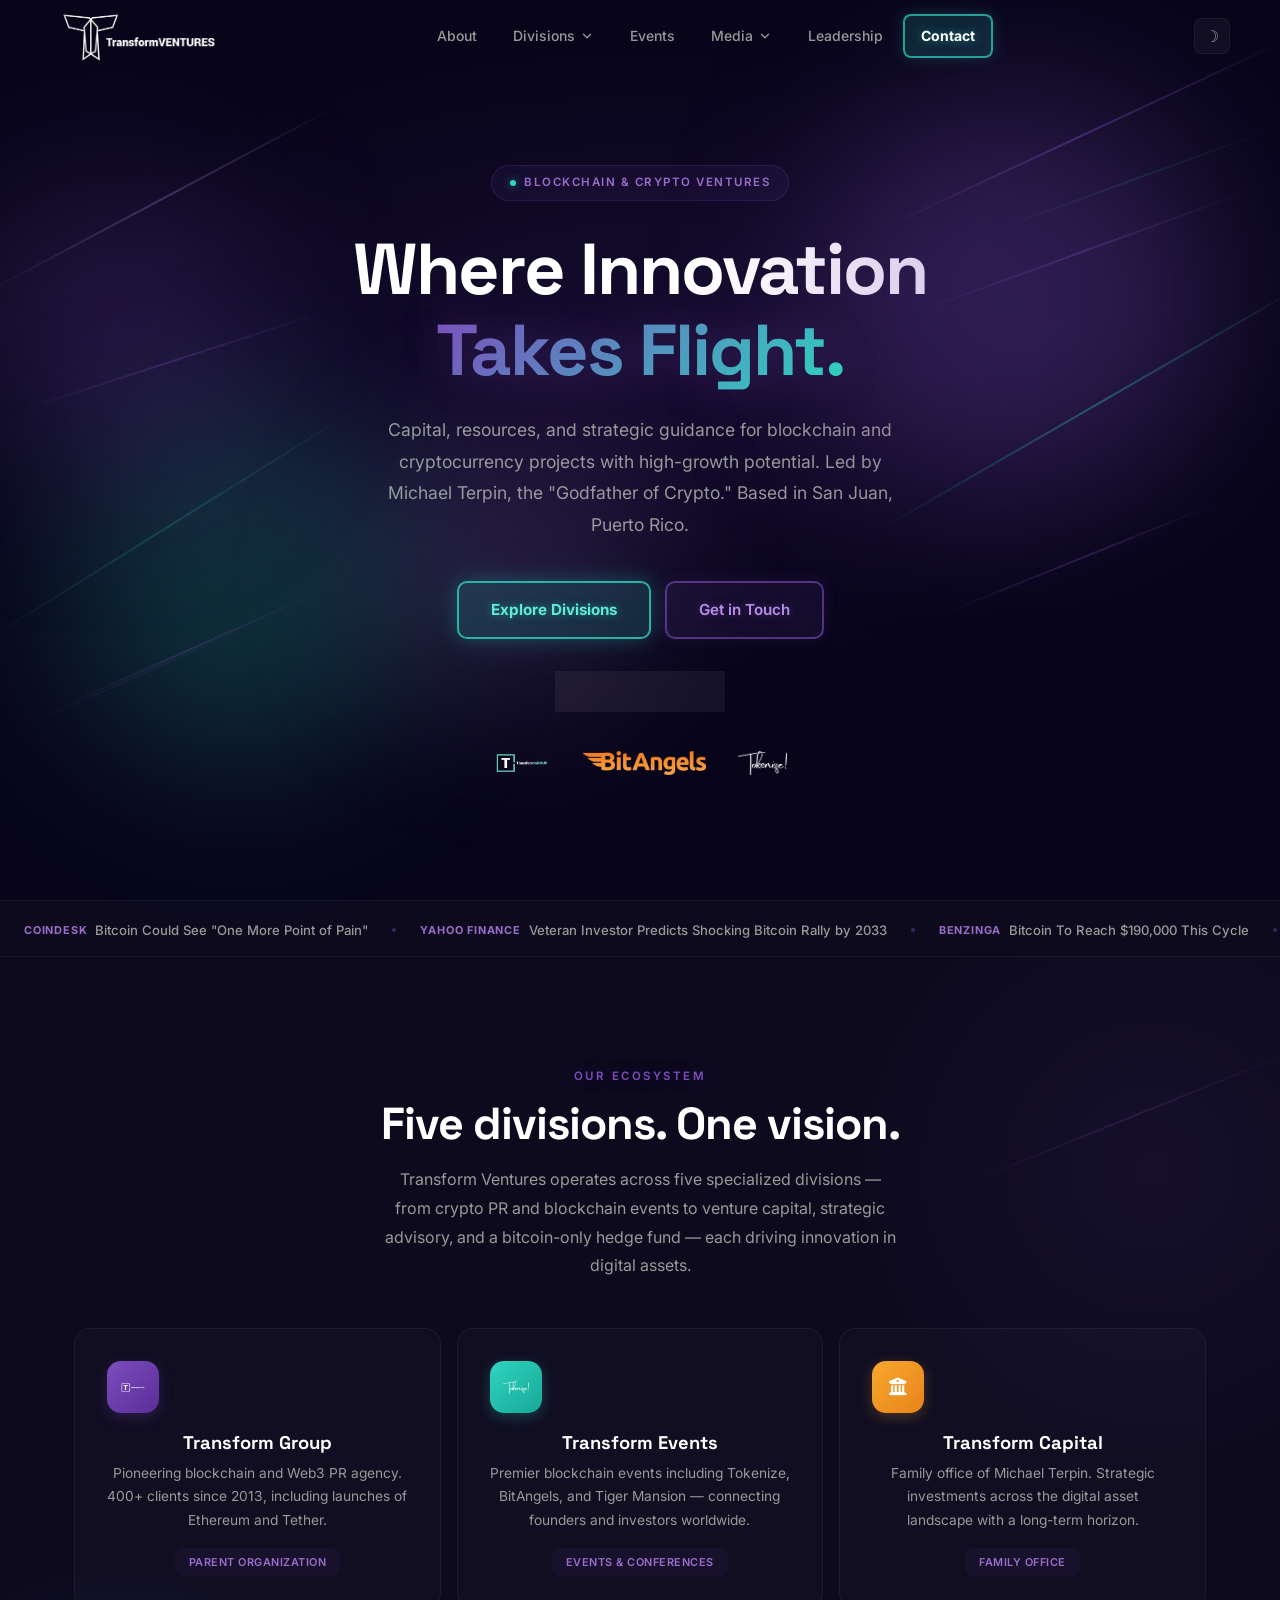
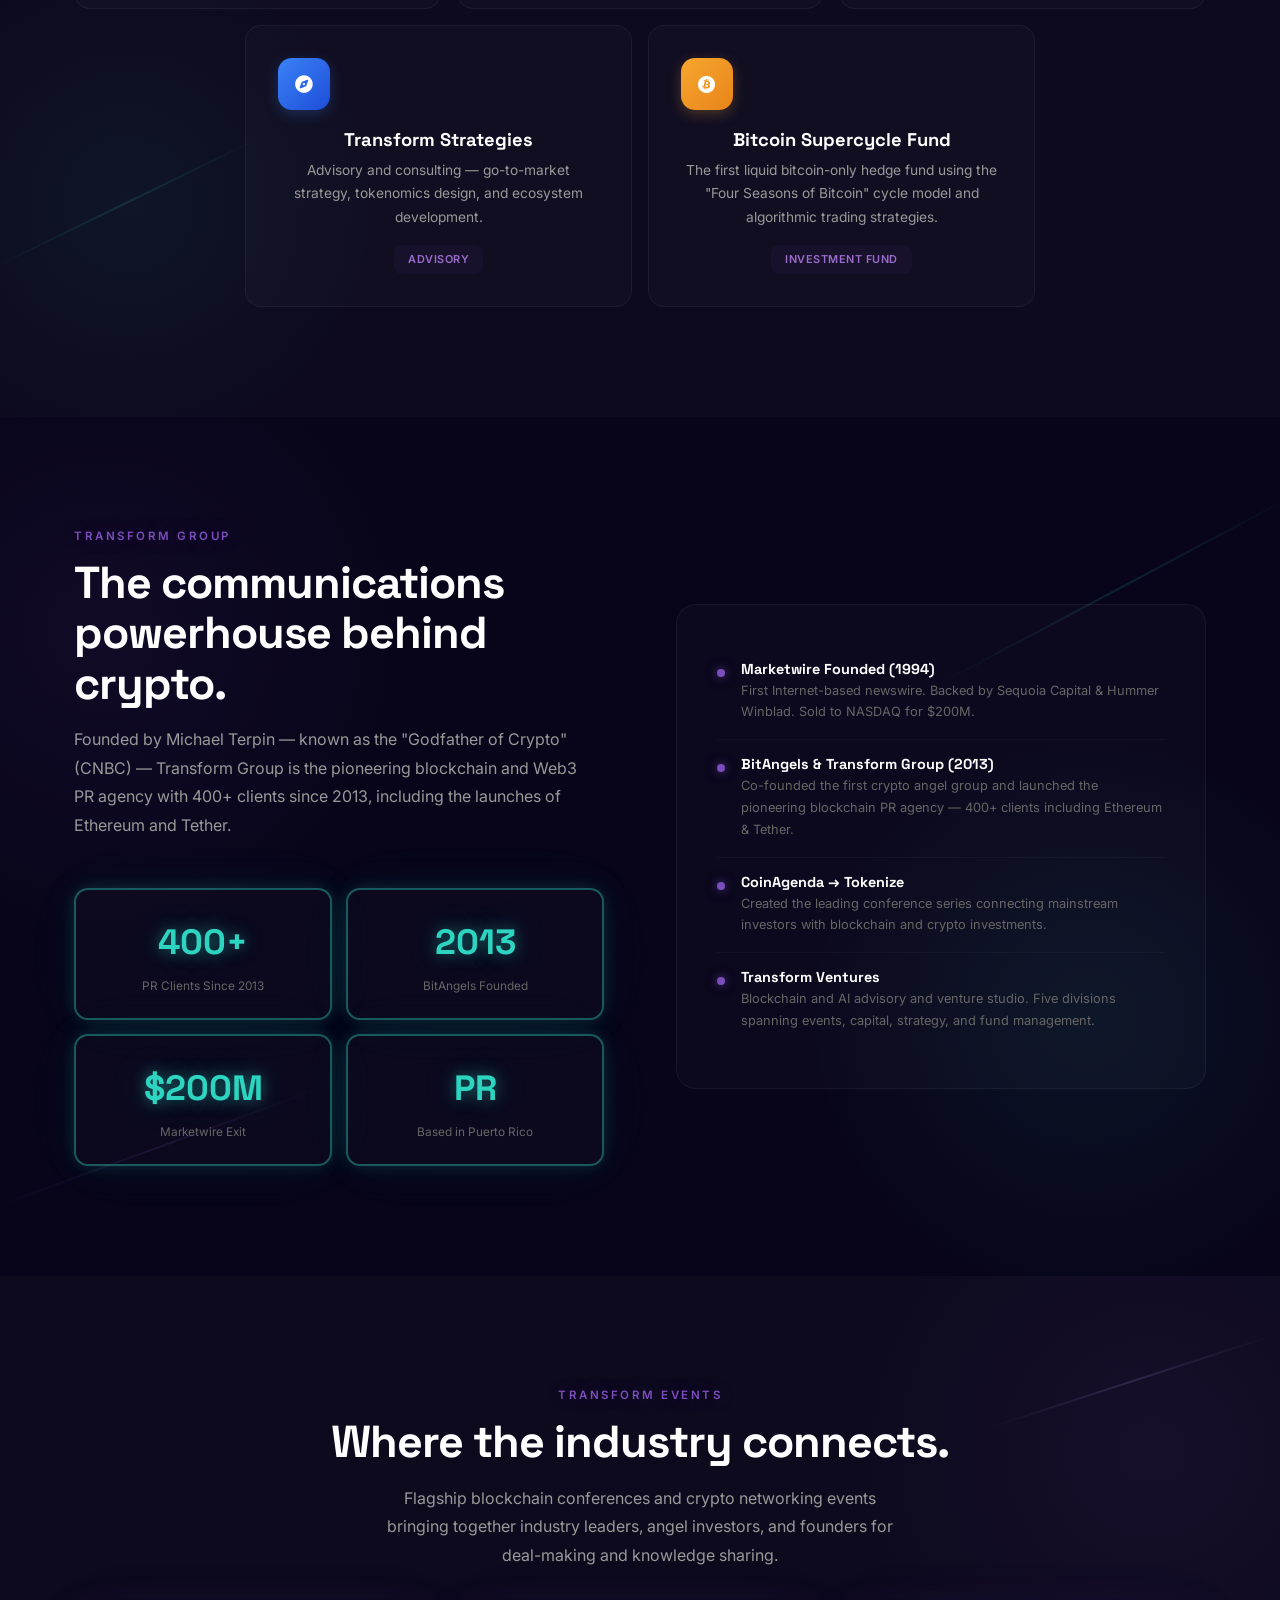
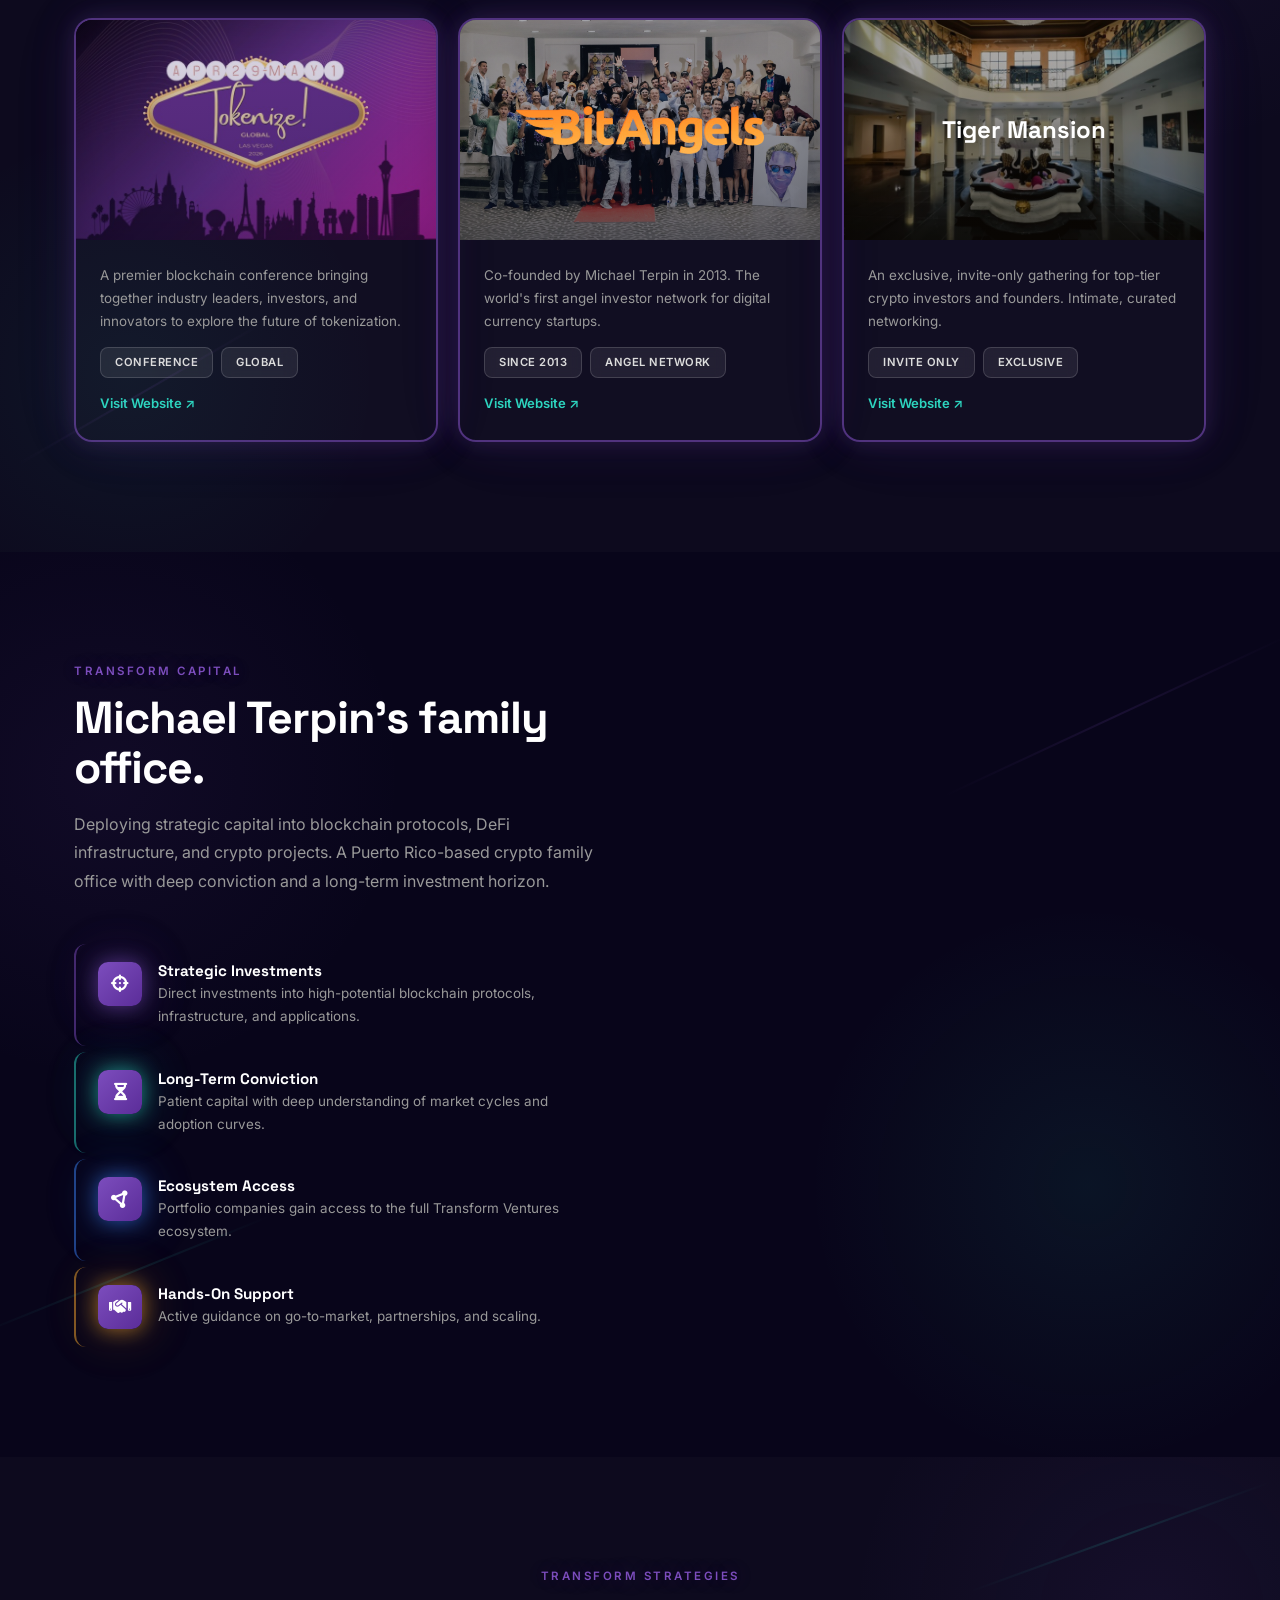
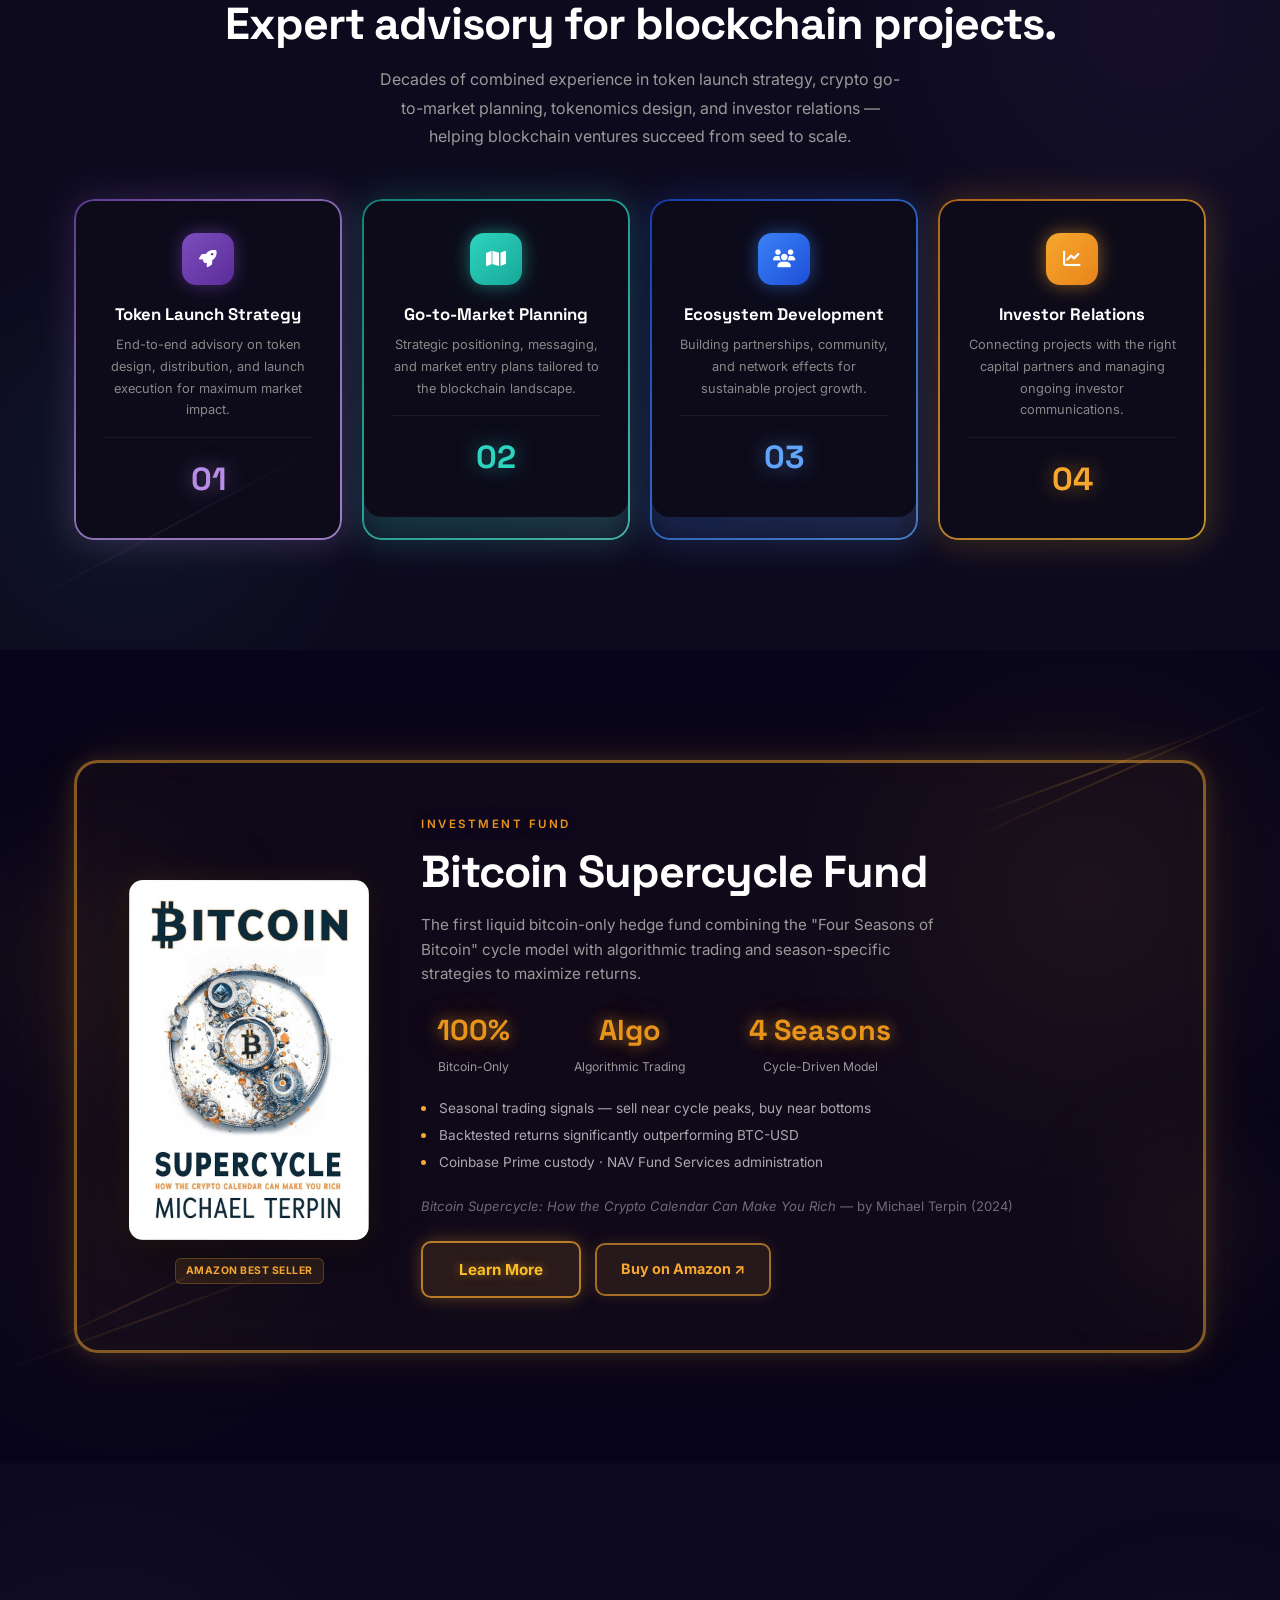
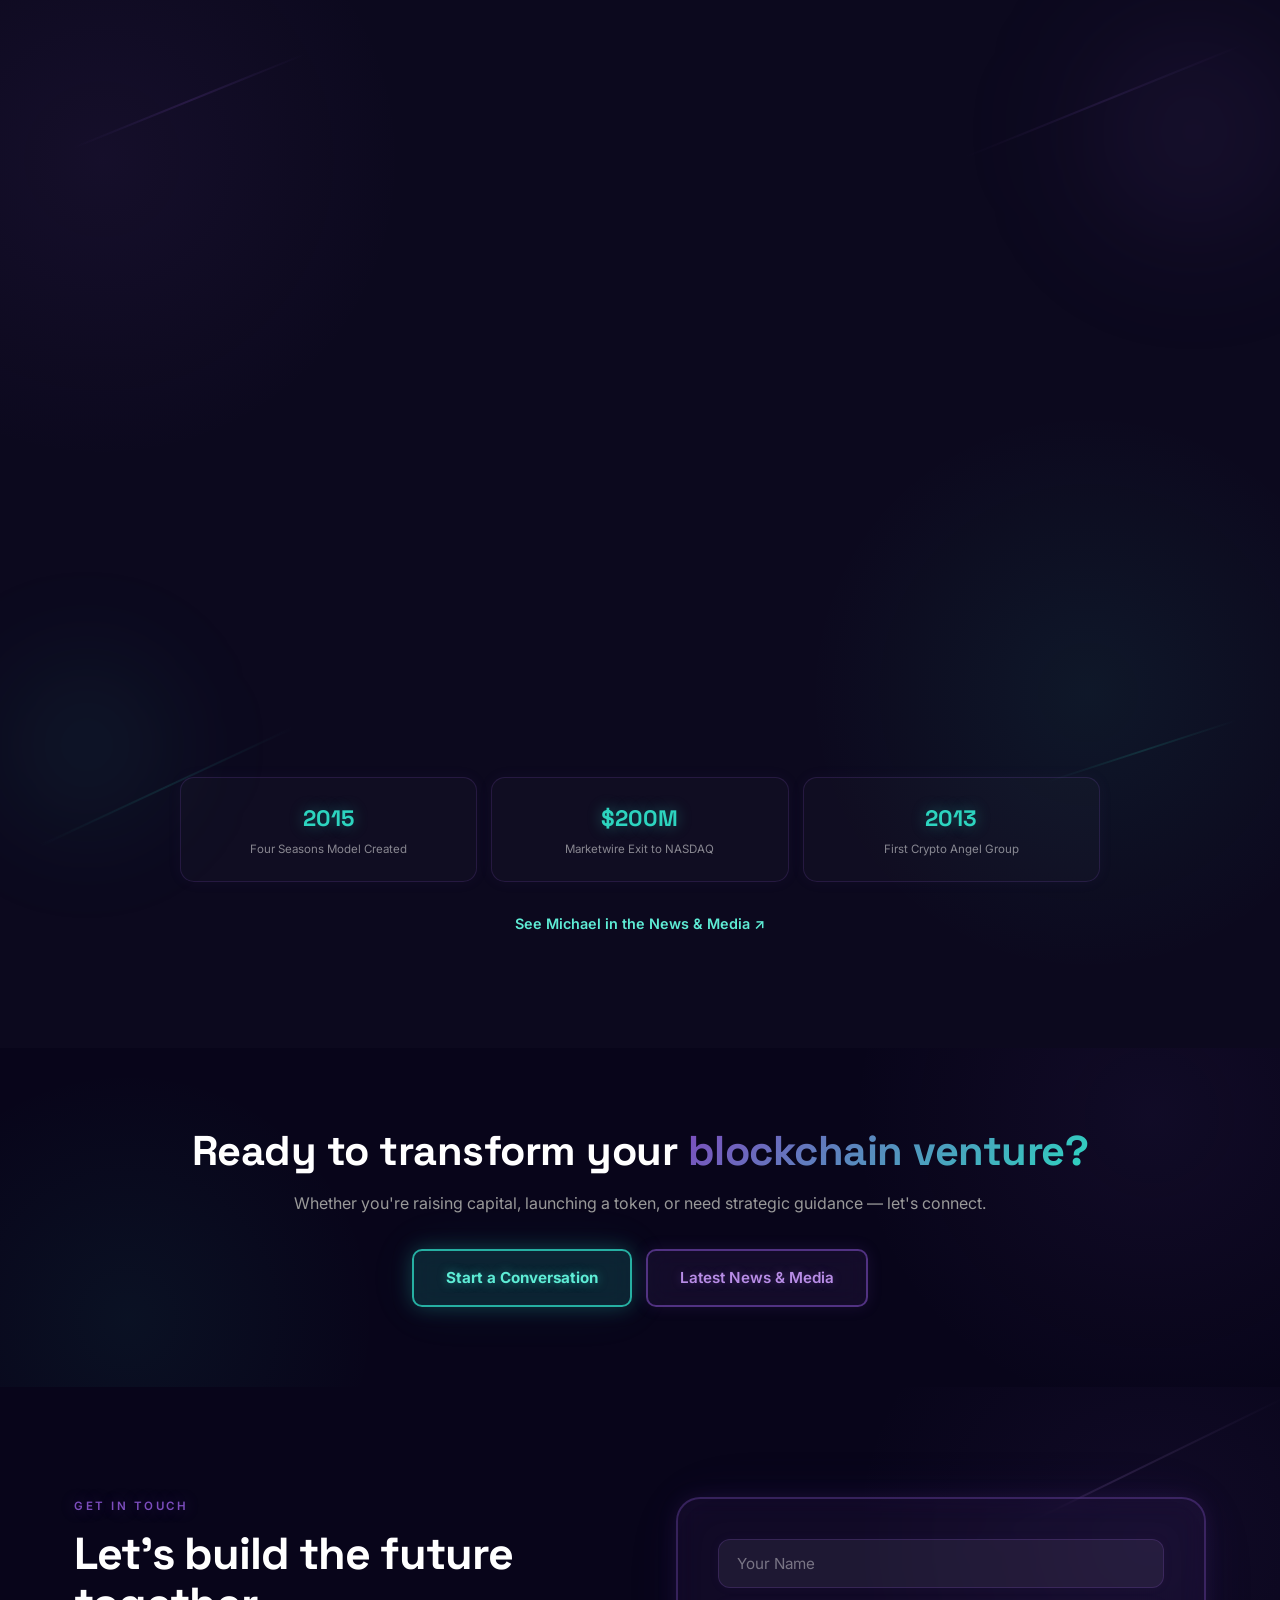
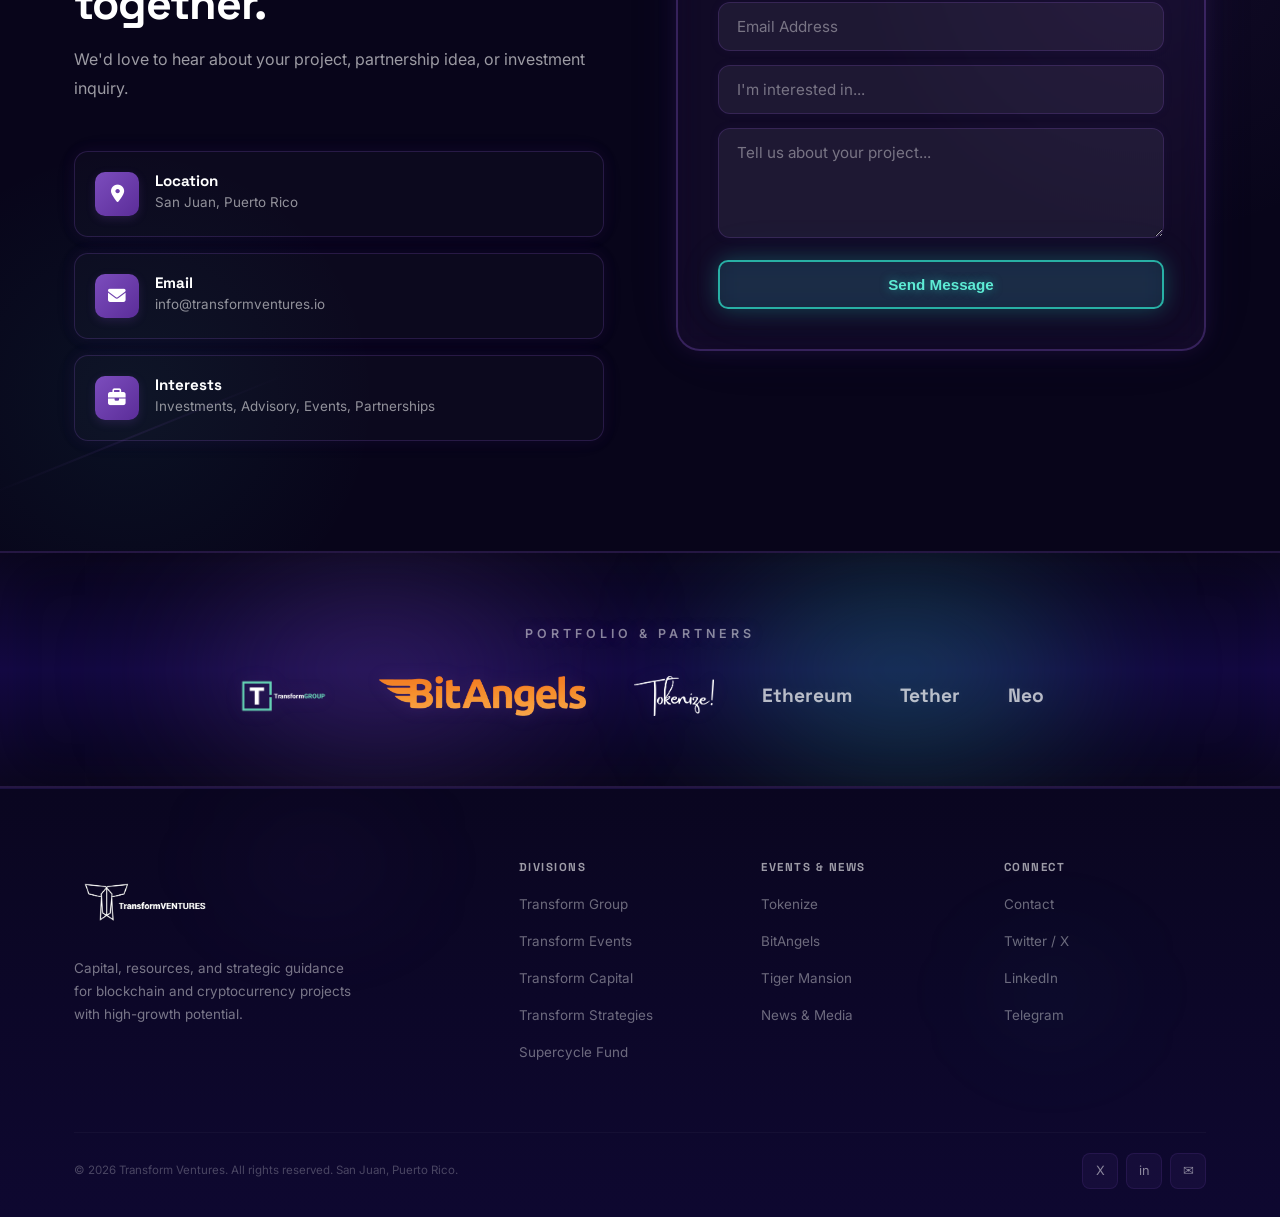
==== commit a3b5c502: "Bump all CSS cache versions to 20260414 Forces fresh CSS on all pages: index, news, blog, and all 4 " ====
--- a/index.html
+++ b/index.html
@@ -96,8 +96,8 @@
     rel="stylesheet">
   <link rel="preload" href="assets/logos/transform-ventures-white.png" as="image">
   <link rel="stylesheet" href="https://cdnjs.cloudflare.com/ajax/libs/font-awesome/6.5.1/css/all.min.css">
-  <link rel="stylesheet" href="styles.css?v=20260413">
-  <link rel="stylesheet" href="custom.css?v=20260413e">
+  <link rel="stylesheet" href="styles.css?v=20260414">
+  <link rel="stylesheet" href="custom.css?v=20260414">
   <!-- To add your own styles, edit custom.css -->
   <style>
     /* Minimal inline — only kept as fallback. All styles are in styles.css */
--- a/custom.css
+++ b/custom.css
@@ -1844,6 +1844,65 @@
 /* News link in leadership */
 [data-theme="light"] #leadership a[href="news.html"] {
   color: #5b2d99 !important;
+}
+
+/* Global button light mode fixes */
+[data-theme="light"] .btn-p {
+  background: linear-gradient(135deg, #2dd4bf, #20b8a5) !important;
+  color: #fff !important;
+  border: none !important;
+  text-shadow: none !important;
+  box-shadow: 0 4px 16px rgba(45, 212, 191, 0.3) !important;
+}
+
+[data-theme="light"] .btn-p:hover {
+  box-shadow: 0 8px 28px rgba(45, 212, 191, 0.4) !important;
+}
+
+[data-theme="light"] .btn-s {
+  background: rgba(124, 77, 189, 0.1) !important;
+  color: #5b2d99 !important;
+  border: 2px solid rgba(124, 77, 189, 0.4) !important;
+  text-shadow: none !important;
+  box-shadow: none !important;
+}
+
+[data-theme="light"] .btn-s:hover {
+  background: rgba(124, 77, 189, 0.2) !important;
+  color: #3d1570 !important;
+  border-color: rgba(124, 77, 189, 0.6) !important;
+}
+
+/* Strategy card numbers */
+[data-theme="light"] .sn-1 { color: #5b2d99 !important; }
+[data-theme="light"] .sn-2 { color: #18a898 !important; }
+[data-theme="light"] .sn-3 { color: #1d4ed8 !important; }
+[data-theme="light"] .sn-4 { color: #c47a0a !important; }
+
+/* Strategy card borders */
+[data-theme="light"] .strat-inner {
+  border: 1px solid rgba(124, 77, 189, 0.2) !important;
+}
+
+[data-theme="light"] .strat-num-bottom {
+  border-top-color: rgba(124, 77, 189, 0.2) !important;
+}
+
+/* Event visit link */
+[data-theme="light"] .ev-visit {
+  color: #5b2d99 !important;
+}
+
+[data-theme="light"] .ev-card:hover .ev-visit {
+  color: #3d1570 !important;
+  text-shadow: none !important;
+}
+
+/* Glass card borders — purple instead of white */
+[data-theme="light"] .about-visual,
+[data-theme="light"] .cap-visual,
+[data-theme="light"] .ci-item {
+  border: 1px solid rgba(124, 77, 189, 0.15) !important;
 }
 
 /* CTA banner readability fixes */
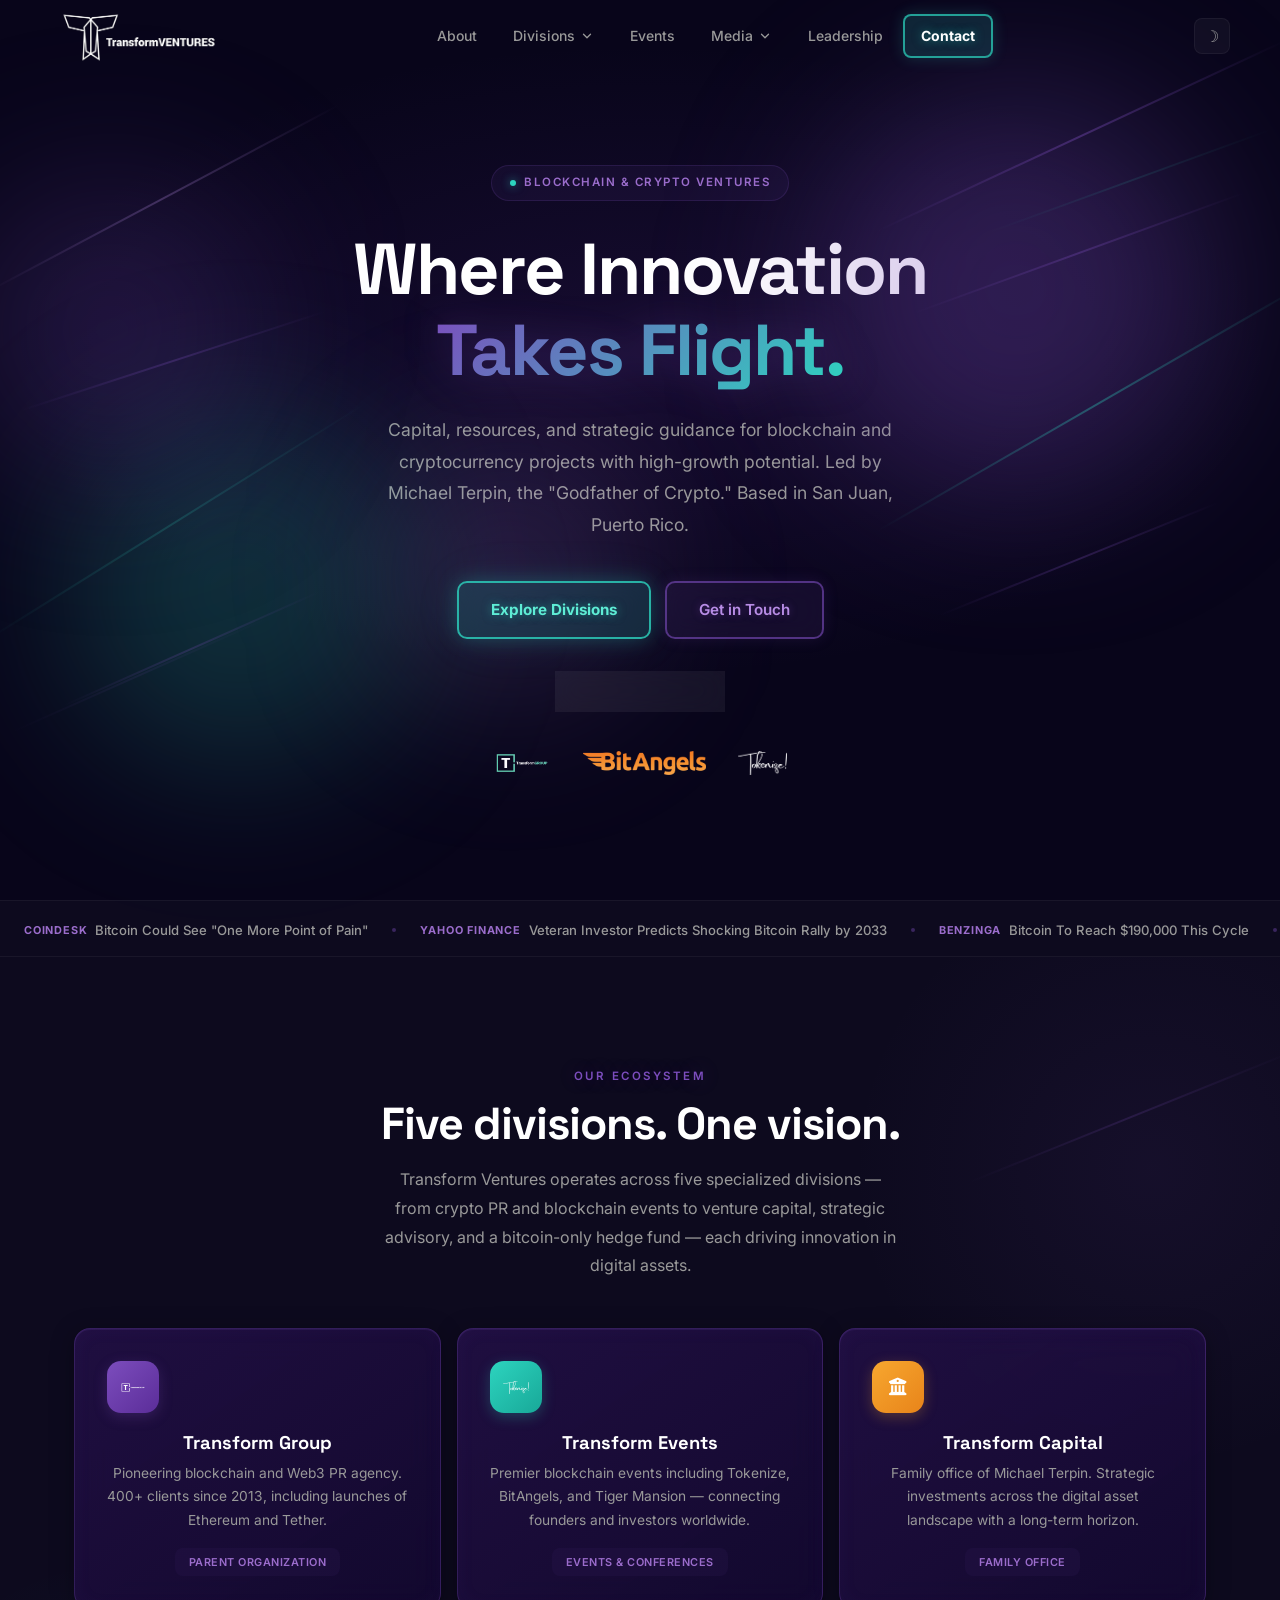
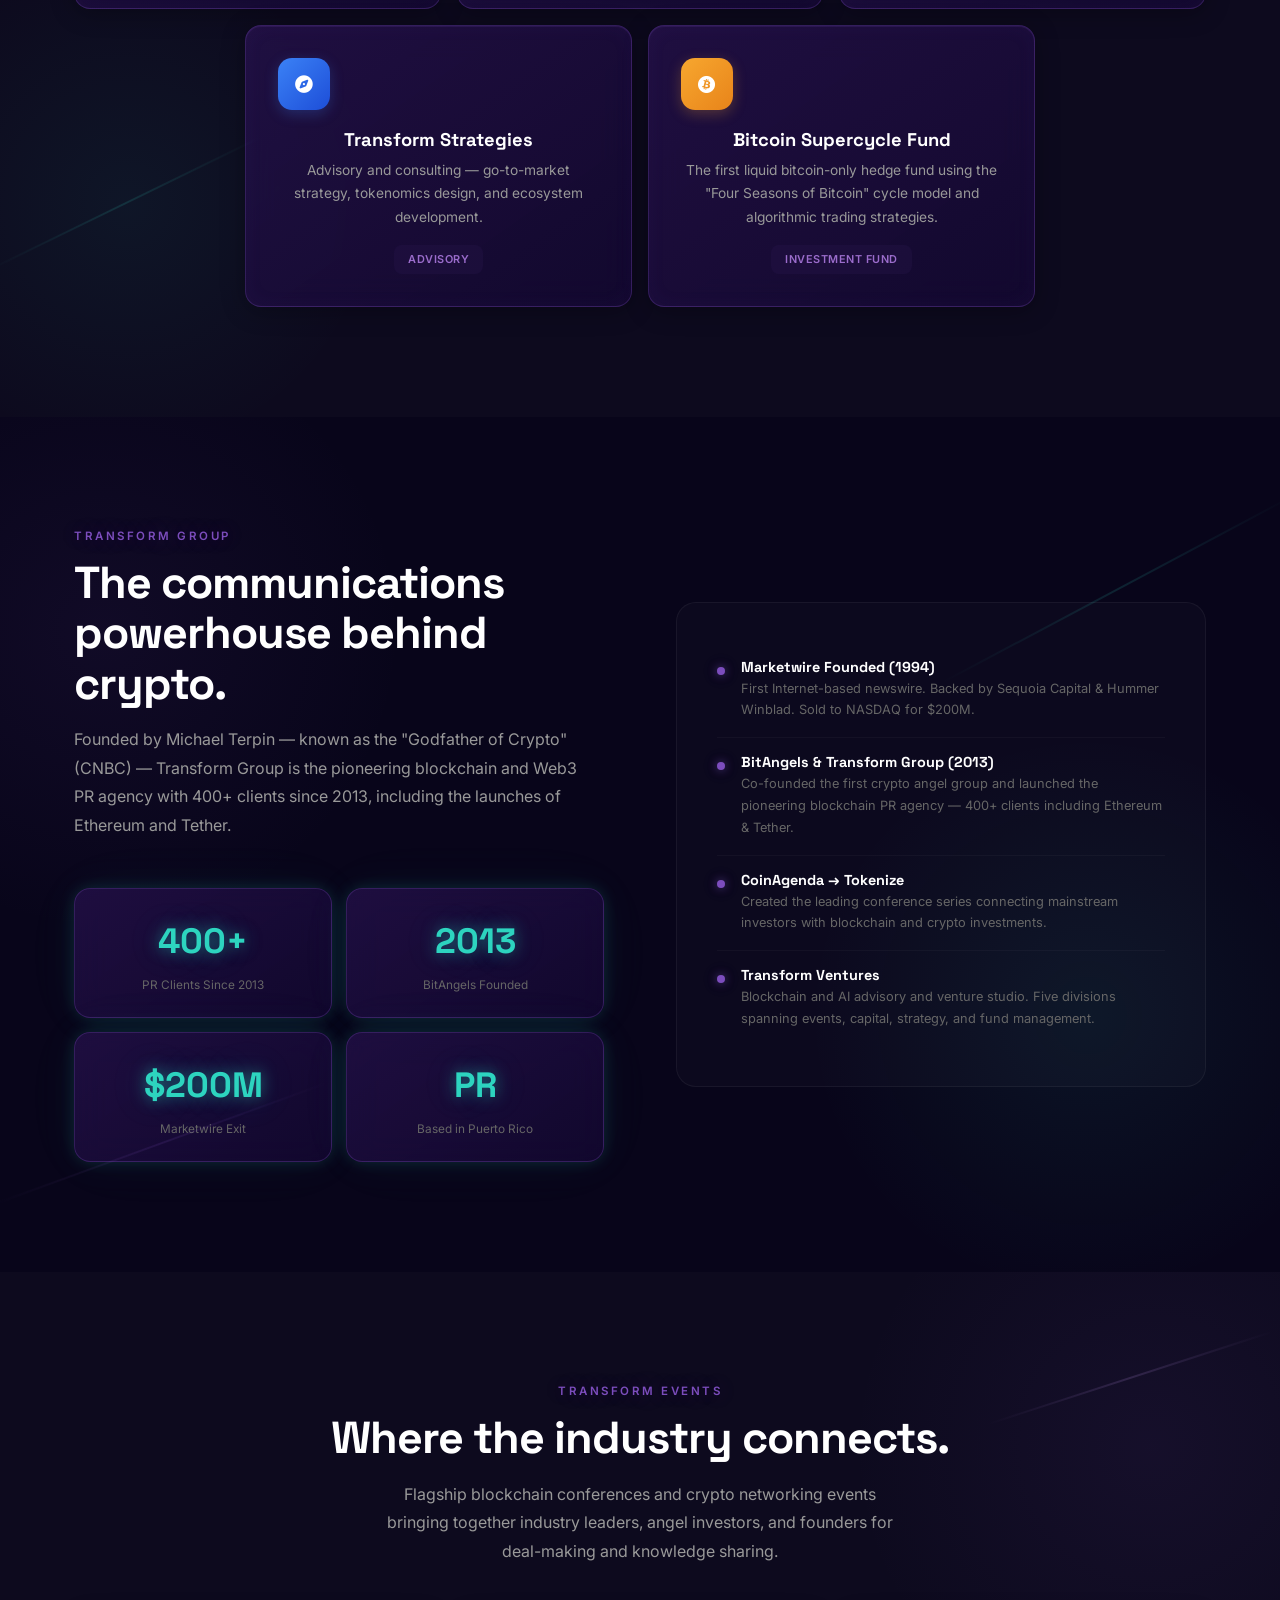
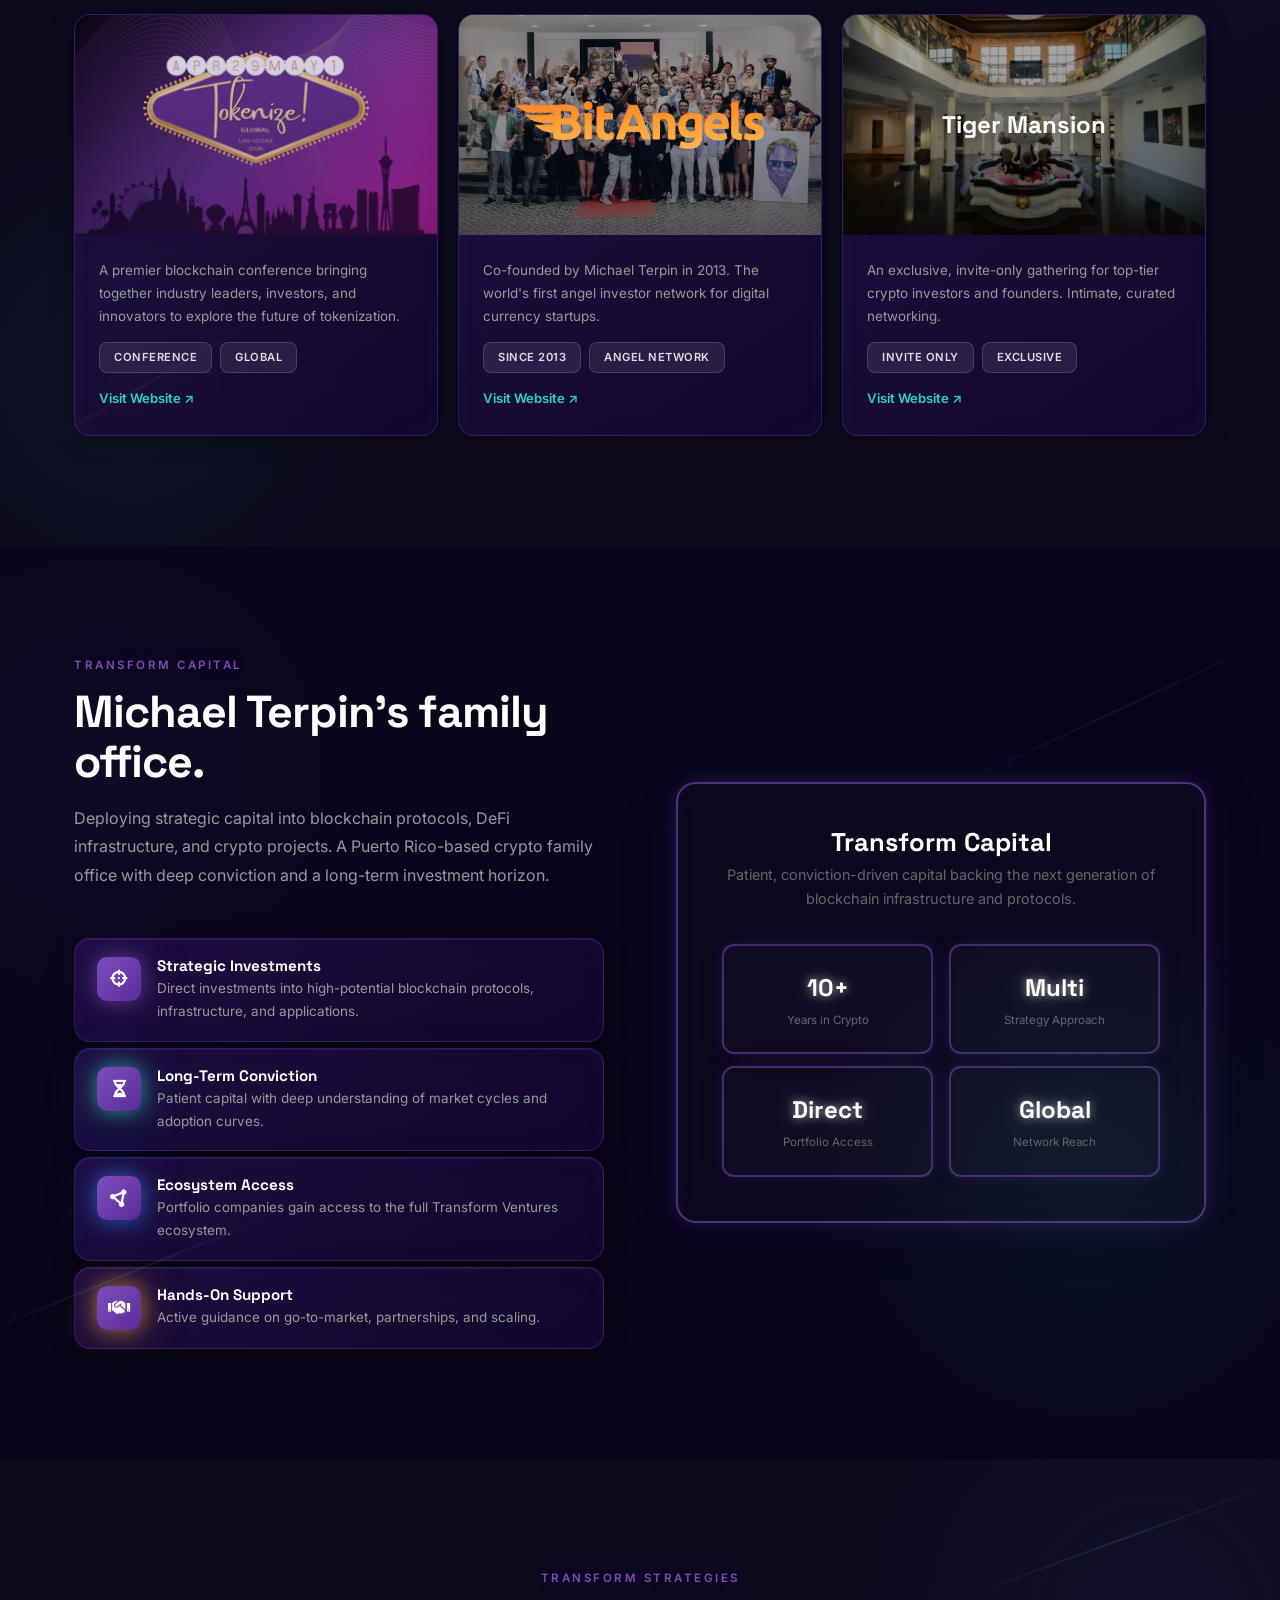
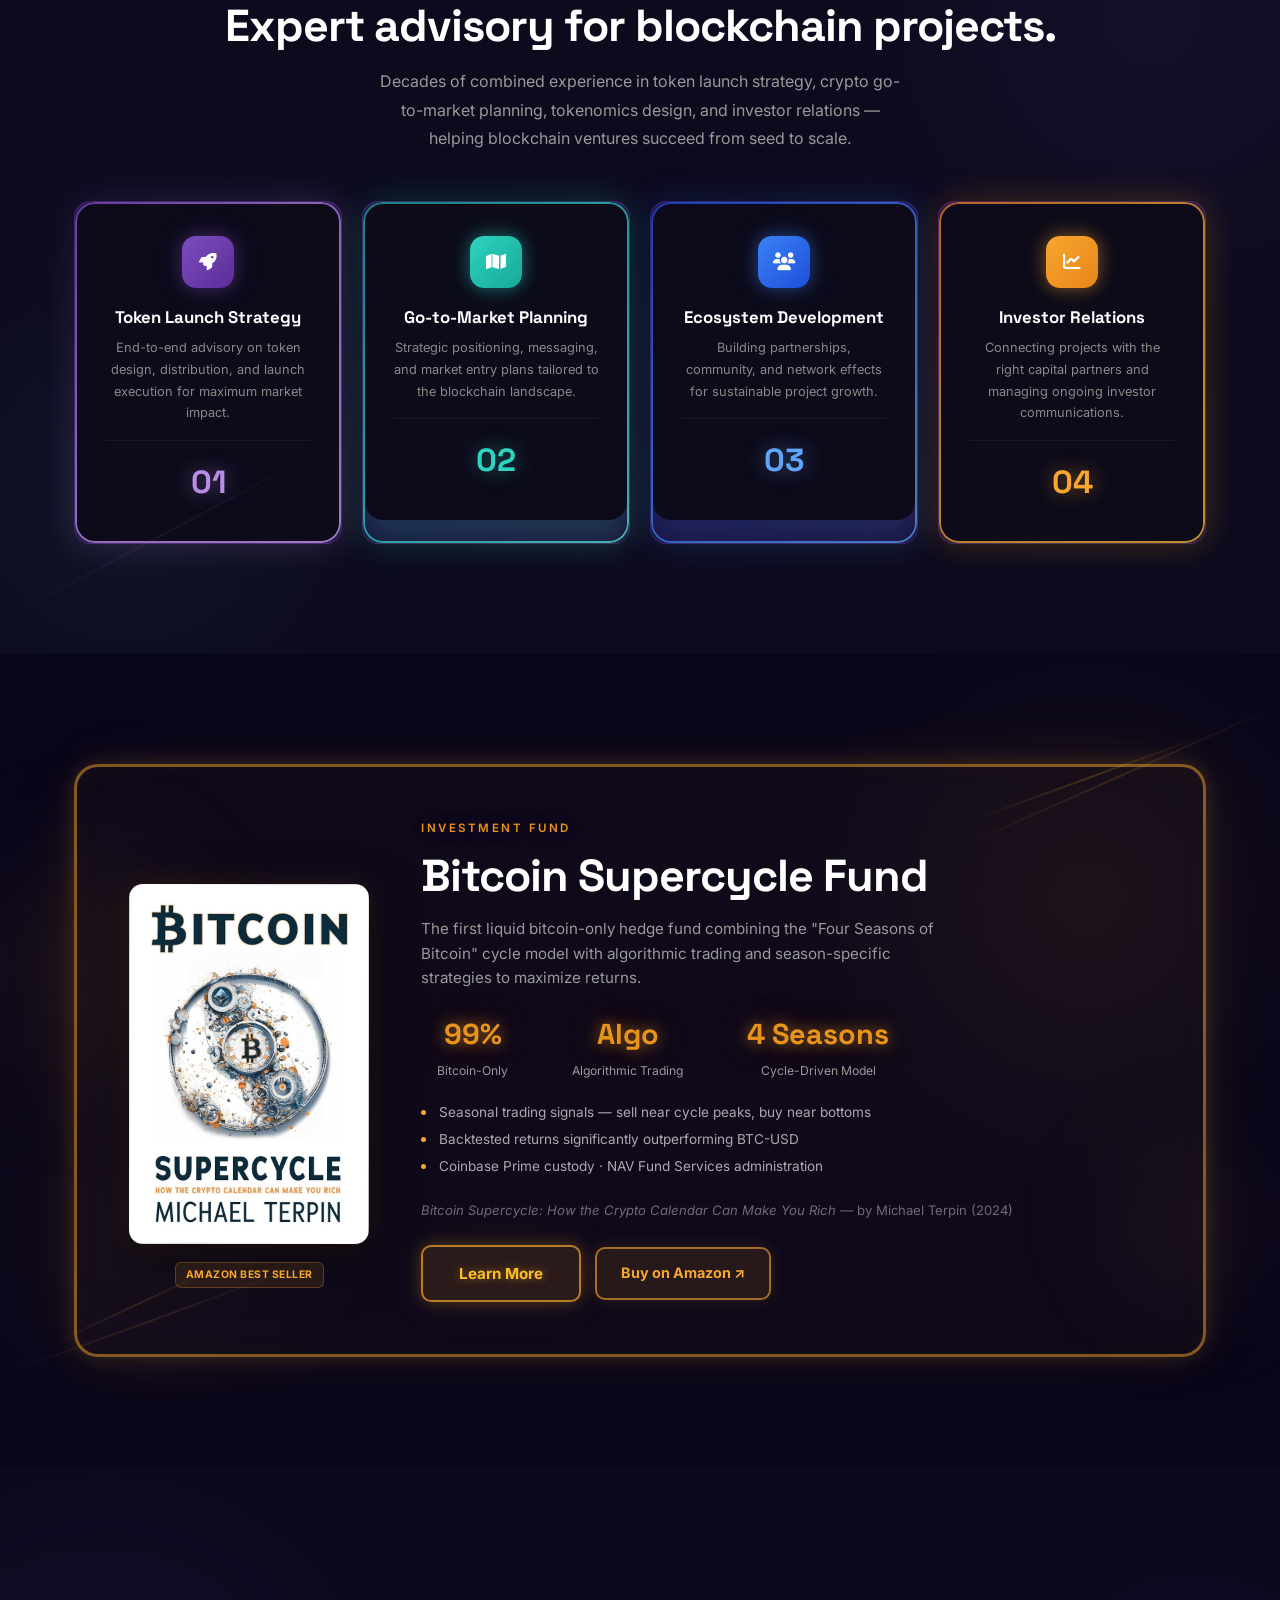
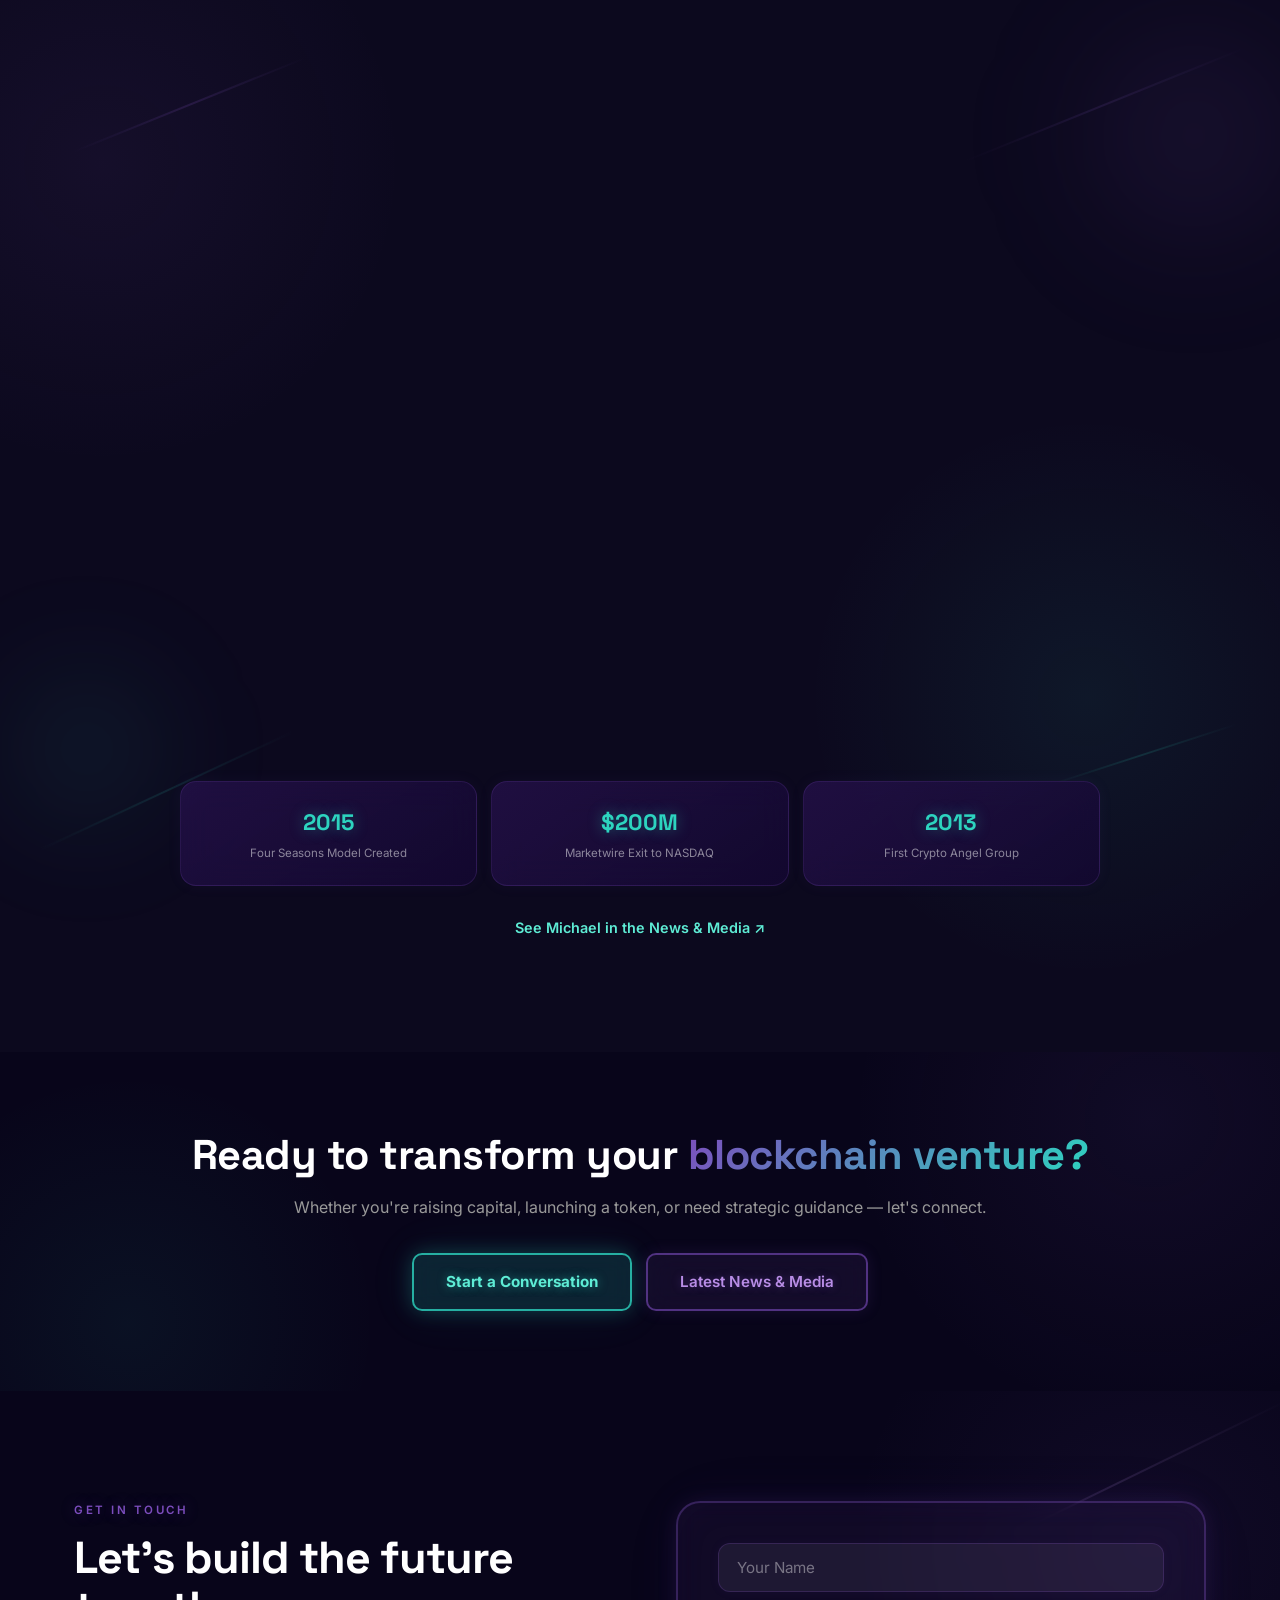
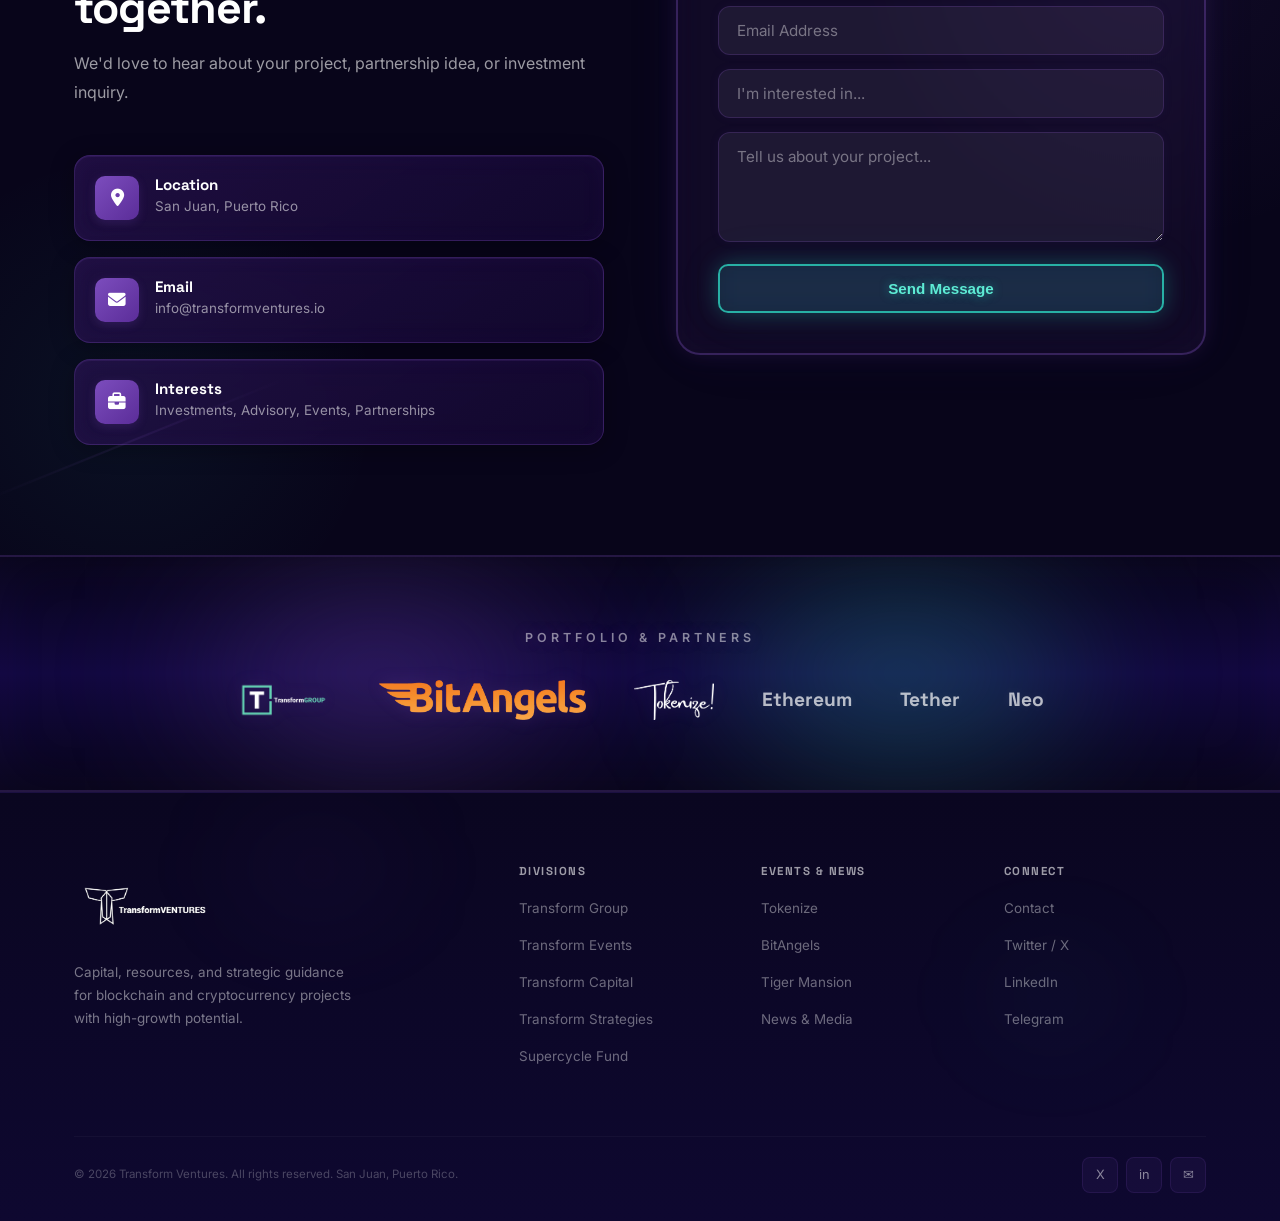
==== commit 7e272eb9: "Bump CSS cache to v=20260414b on all pages Co-Authored-By: Claude Opus 4.6 (1M context) <noreply@ant" ====
--- a/index.html
+++ b/index.html
@@ -96,8 +96,8 @@
     rel="stylesheet">
   <link rel="preload" href="assets/logos/transform-ventures-white.png" as="image">
   <link rel="stylesheet" href="https://cdnjs.cloudflare.com/ajax/libs/font-awesome/6.5.1/css/all.min.css">
-  <link rel="stylesheet" href="styles.css?v=20260414">
-  <link rel="stylesheet" href="custom.css?v=20260414">
+  <link rel="stylesheet" href="styles.css?v=20260414b">
+  <link rel="stylesheet" href="custom.css?v=20260414b">
   <!-- To add your own styles, edit custom.css -->
   <style>
     /* Minimal inline — only kept as fallback. All styles are in styles.css */
--- a/custom.css
+++ b/custom.css
@@ -1123,32 +1123,42 @@
    =================================================== */
 
 /* Neon glow on division cards */
-[data-theme="dark"] .dcard {
+/* Purple glassmorphic cards — dark mode */
+[data-theme="dark"] .dcard,
+[data-theme="dark"] .ev-card,
+[data-theme="dark"] .stat-box,
+[data-theme="dark"] .strat-card,
+[data-theme="dark"] .cap-feat,
+[data-theme="dark"] .la-item,
+[data-theme="dark"] .ci-item {
+  background: linear-gradient(145deg, rgba(40, 18, 80, 0.7), rgba(20, 8, 50, 0.8)) !important;
+  border: 1px solid rgba(124, 77, 189, 0.3) !important;
+  border-radius: 16px;
+  box-shadow:
+    0 4px 24px rgba(0, 0, 0, 0.3),
+    inset 0 1px 0 rgba(124, 77, 189, 0.15),
+    inset 0 0 20px rgba(124, 77, 189, 0.05);
+  backdrop-filter: blur(16px);
+  -webkit-backdrop-filter: blur(16px);
   transition: all 0.4s cubic-bezier(0.16, 1, 0.3, 1);
 }
 
-[data-theme="dark"] .dcard:hover {
+[data-theme="dark"] .dcard:hover,
+[data-theme="dark"] .ev-card:hover,
+[data-theme="dark"] .stat-box:hover,
+[data-theme="dark"] .strat-card:hover,
+[data-theme="dark"] .cap-feat:hover,
+[data-theme="dark"] .la-item:hover,
+[data-theme="dark"] .ci-item:hover {
+  background: linear-gradient(145deg, rgba(50, 22, 100, 0.8), rgba(30, 12, 65, 0.85)) !important;
+  border-color: rgba(124, 77, 189, 0.55) !important;
   box-shadow:
-    0 0 20px rgba(124, 77, 189, 0.15),
-    0 0 60px rgba(124, 77, 189, 0.08),
-    0 20px 50px rgba(0, 0, 0, 0.3);
-  border-color: rgba(124, 77, 189, 0.3);
-}
-
-[data-theme="dark"] .dcard:nth-child(2):hover {
-  box-shadow:
-    0 0 20px rgba(45, 212, 191, 0.15),
-    0 0 60px rgba(45, 212, 191, 0.08),
-    0 20px 50px rgba(0, 0, 0, 0.3);
-  border-color: rgba(45, 212, 191, 0.3);
-}
-
-[data-theme="dark"] .dcard:nth-child(3):hover {
-  box-shadow:
-    0 0 20px rgba(247, 167, 47, 0.15),
-    0 0 60px rgba(247, 167, 47, 0.08),
-    0 20px 50px rgba(0, 0, 0, 0.3);
-  border-color: rgba(247, 167, 47, 0.3);
+    0 0 20px rgba(124, 77, 189, 0.2),
+    0 0 50px rgba(124, 77, 189, 0.08),
+    0 16px 40px rgba(0, 0, 0, 0.35),
+    inset 0 1px 0 rgba(124, 77, 189, 0.25),
+    inset 0 0 30px rgba(124, 77, 189, 0.08);
+  transform: translateY(-4px);
 }
 
 /* Neon glow icons in dark mode */
@@ -1156,48 +1166,7 @@
   box-shadow: 0 0 20px rgba(124, 77, 189, 0.5), 0 0 40px rgba(124, 77, 189, 0.2);
 }
 
-[data-theme="dark"] .dcard:nth-child(2):hover .dcard-icon {
-  box-shadow: 0 0 20px rgba(45, 212, 191, 0.5), 0 0 40px rgba(45, 212, 191, 0.2);
-}
-
-[data-theme="dark"] .dcard:nth-child(3):hover .dcard-icon {
-  box-shadow: 0 0 20px rgba(247, 167, 47, 0.5), 0 0 40px rgba(247, 167, 47, 0.2);
-}
-
-/* Event cards — always neon glow */
-[data-theme="dark"] .ev-card {
-  transition: all 0.4s cubic-bezier(0.16, 1, 0.3, 1);
-}
-
-[data-theme="dark"] .ev-card:nth-child(1) {
-  border: 2px solid rgba(124, 77, 189, 0.6);
-  box-shadow: 0 0 20px rgba(124, 77, 189, 0.2), 0 0 50px rgba(124, 77, 189, 0.1), 0 0 80px rgba(124, 77, 189, 0.05);
-}
-
-[data-theme="dark"] .ev-card:nth-child(1):hover {
-  border-color: rgba(124, 77, 189, 0.9);
-  box-shadow: 0 0 30px rgba(124, 77, 189, 0.35), 0 0 70px rgba(124, 77, 189, 0.15), 0 0 100px rgba(124, 77, 189, 0.08), 0 20px 50px rgba(0, 0, 0, 0.3);
-}
-
-[data-theme="dark"] .ev-card:nth-child(2) {
-  border: 2px solid rgba(124, 77, 189, 0.6);
-  box-shadow: 0 0 20px rgba(124, 77, 189, 0.2), 0 0 50px rgba(124, 77, 189, 0.1), 0 0 80px rgba(124, 77, 189, 0.05);
-}
-
-[data-theme="dark"] .ev-card:nth-child(2):hover {
-  border-color: rgba(124, 77, 189, 0.9);
-  box-shadow: 0 0 30px rgba(124, 77, 189, 0.35), 0 0 70px rgba(124, 77, 189, 0.15), 0 0 100px rgba(124, 77, 189, 0.08), 0 20px 50px rgba(0, 0, 0, 0.3);
-}
-
-[data-theme="dark"] .ev-card:nth-child(3) {
-  border: 2px solid rgba(124, 77, 189, 0.6);
-  box-shadow: 0 0 20px rgba(124, 77, 189, 0.2), 0 0 50px rgba(124, 77, 189, 0.1), 0 0 80px rgba(124, 77, 189, 0.05);
-}
-
-[data-theme="dark"] .ev-card:nth-child(3):hover {
-  border-color: rgba(124, 77, 189, 0.9);
-  box-shadow: 0 0 30px rgba(124, 77, 189, 0.35), 0 0 70px rgba(124, 77, 189, 0.15), 0 0 100px rgba(124, 77, 189, 0.08), 0 20px 50px rgba(0, 0, 0, 0.3);
-}
+/* Event cards — handled by unified purple glass rule above */
 
 /* Event banners — brighter */
 [data-theme="dark"] .ev-banner {
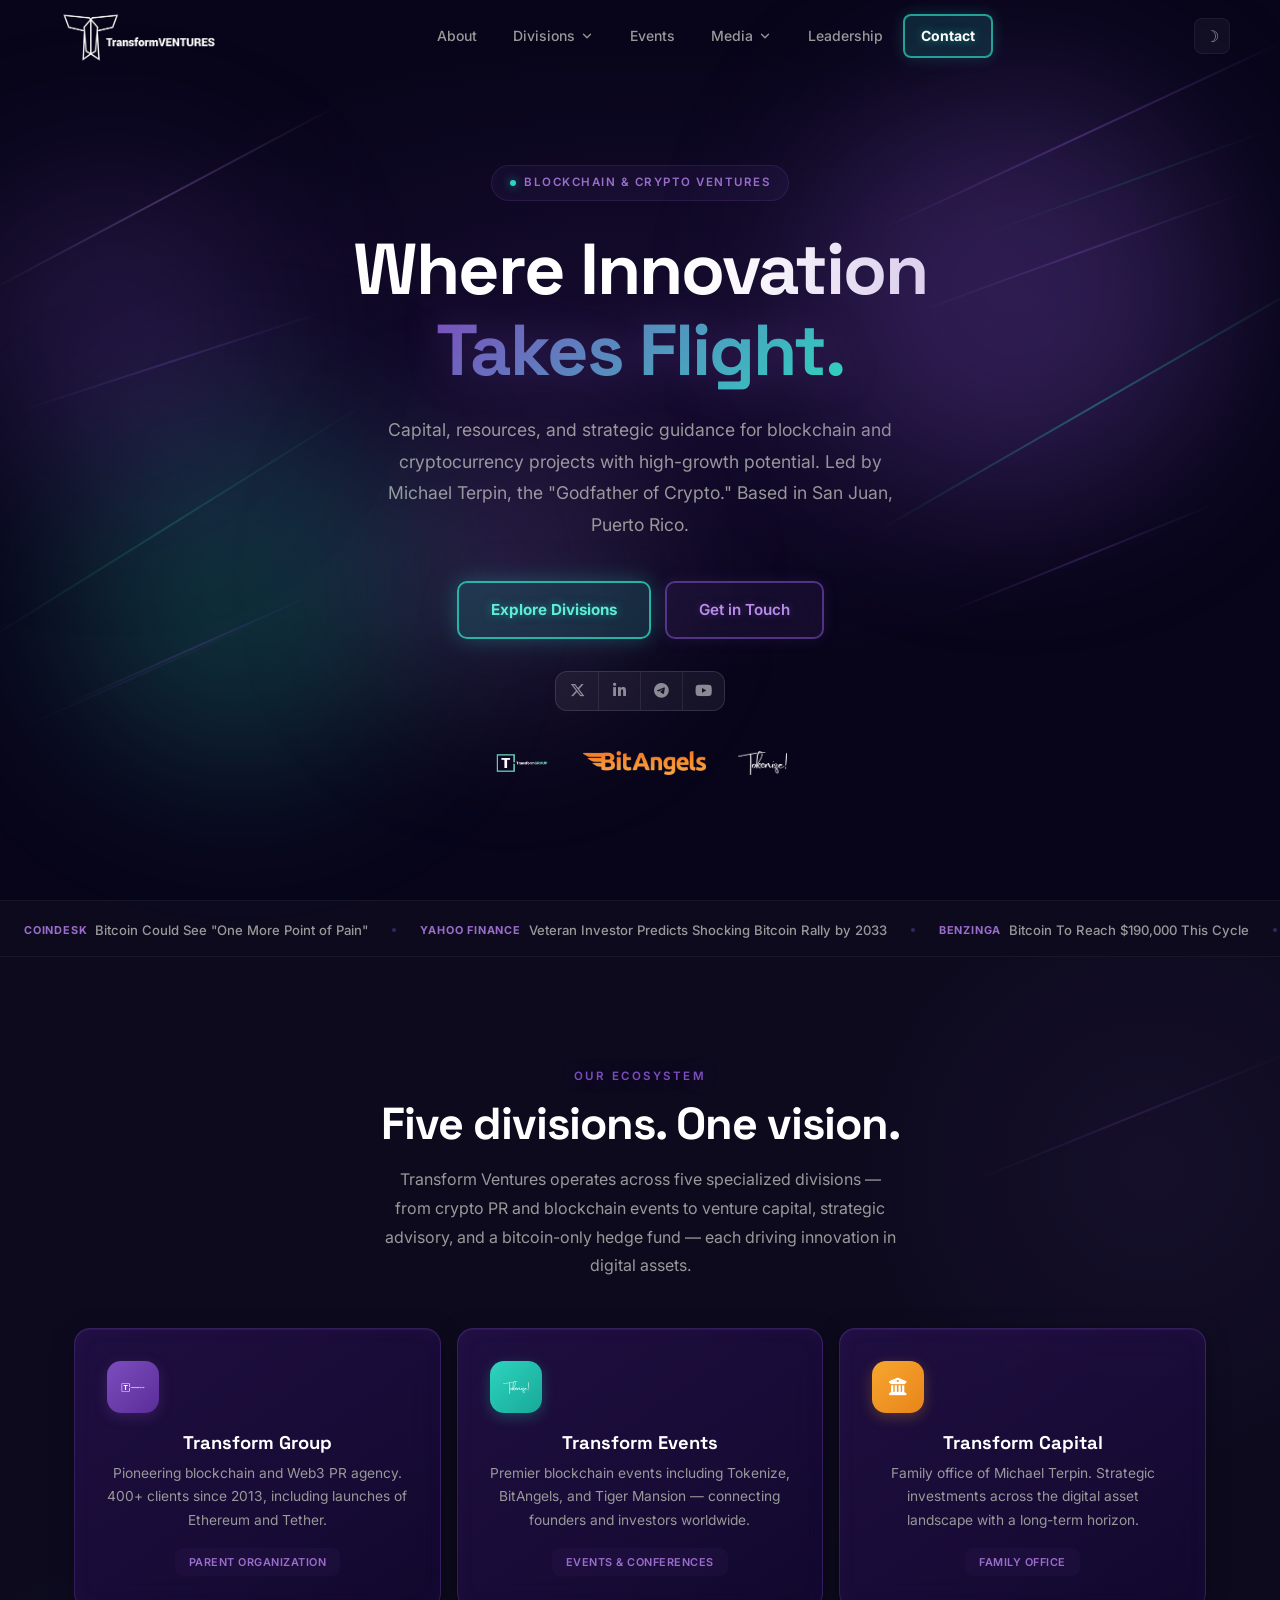
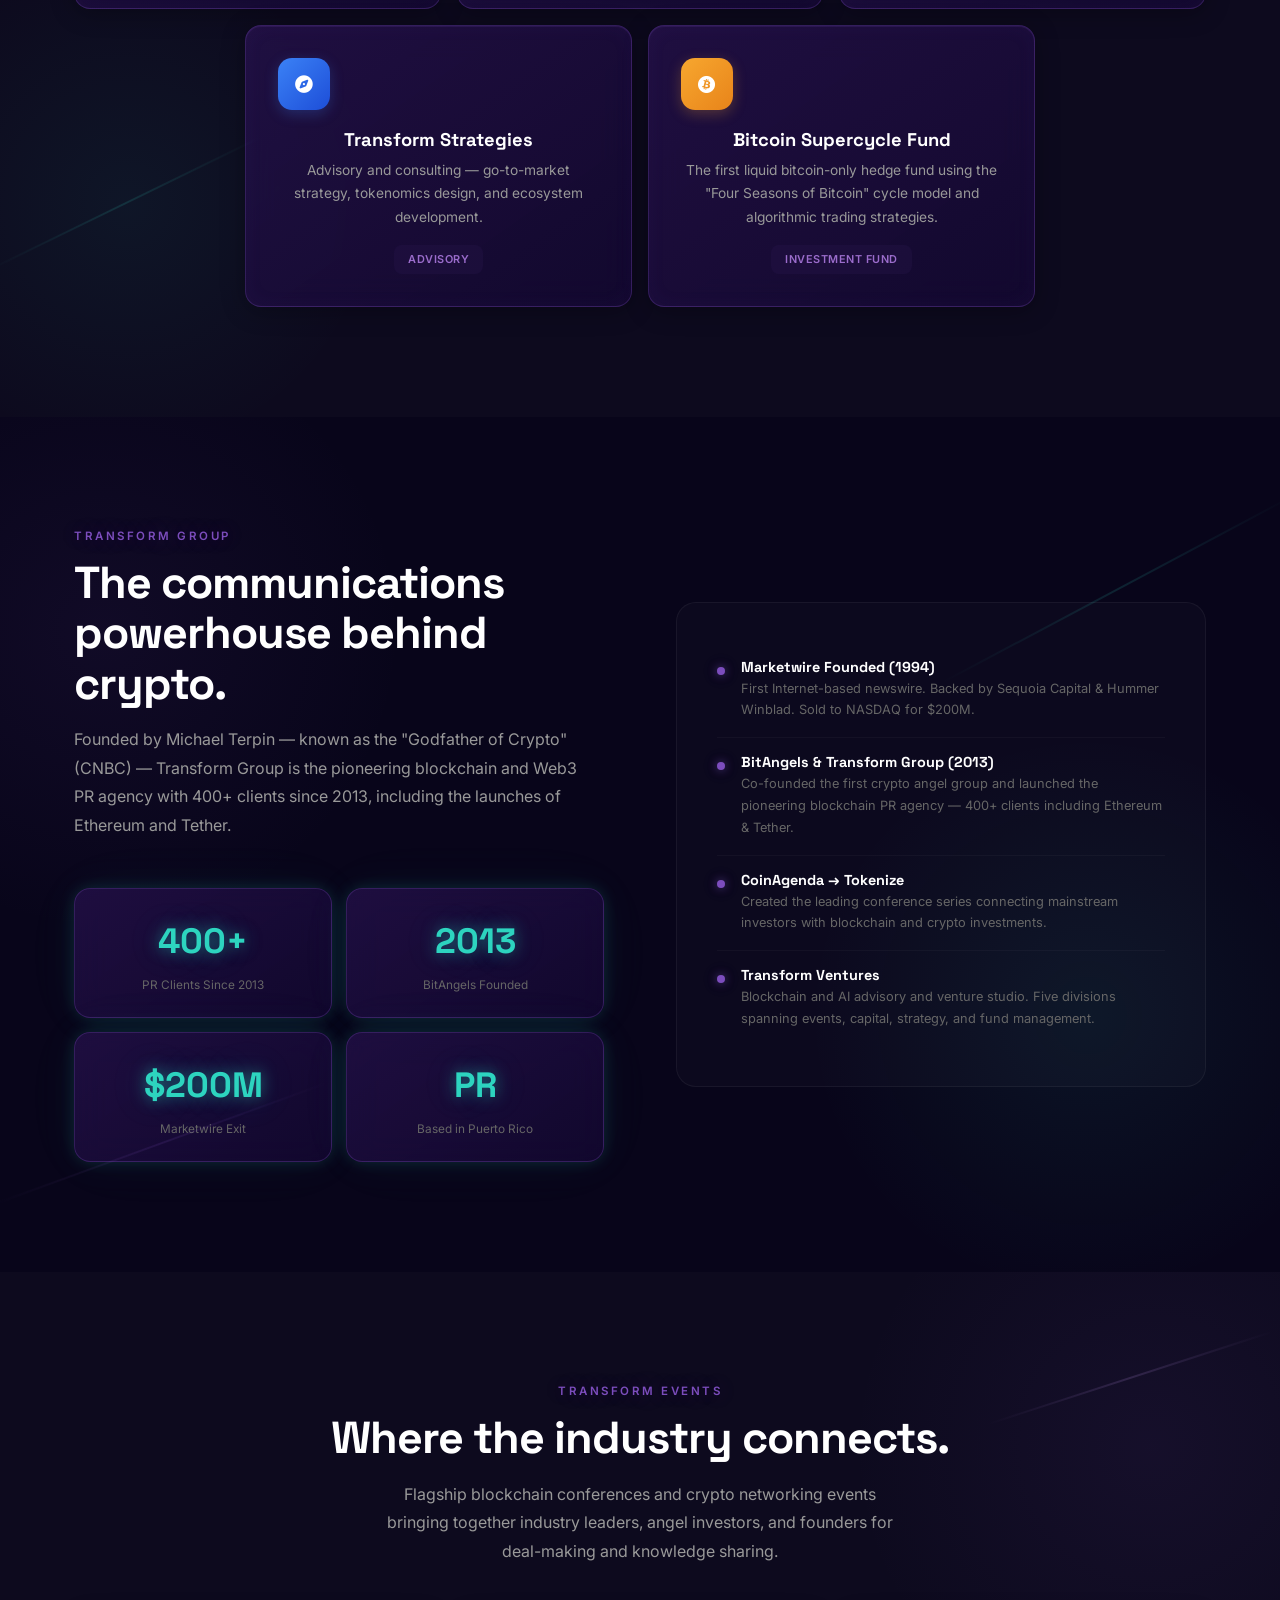
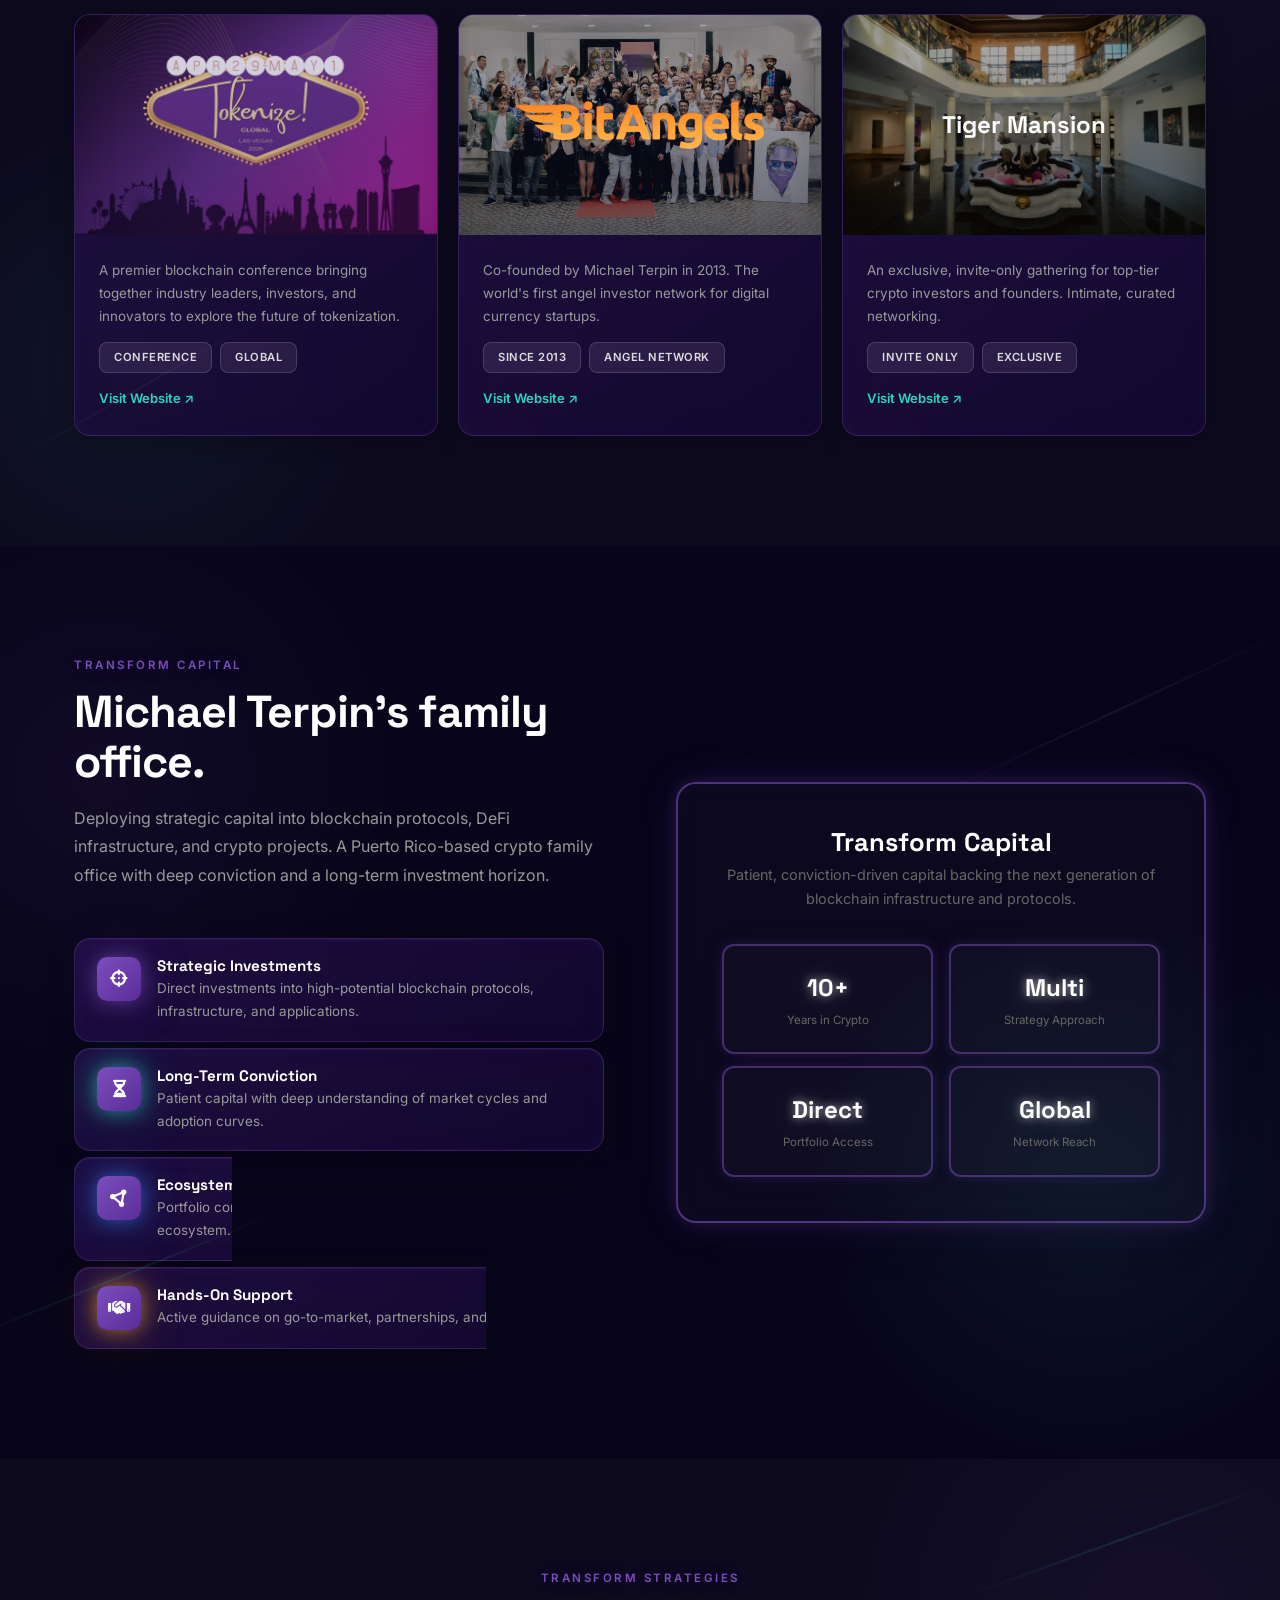
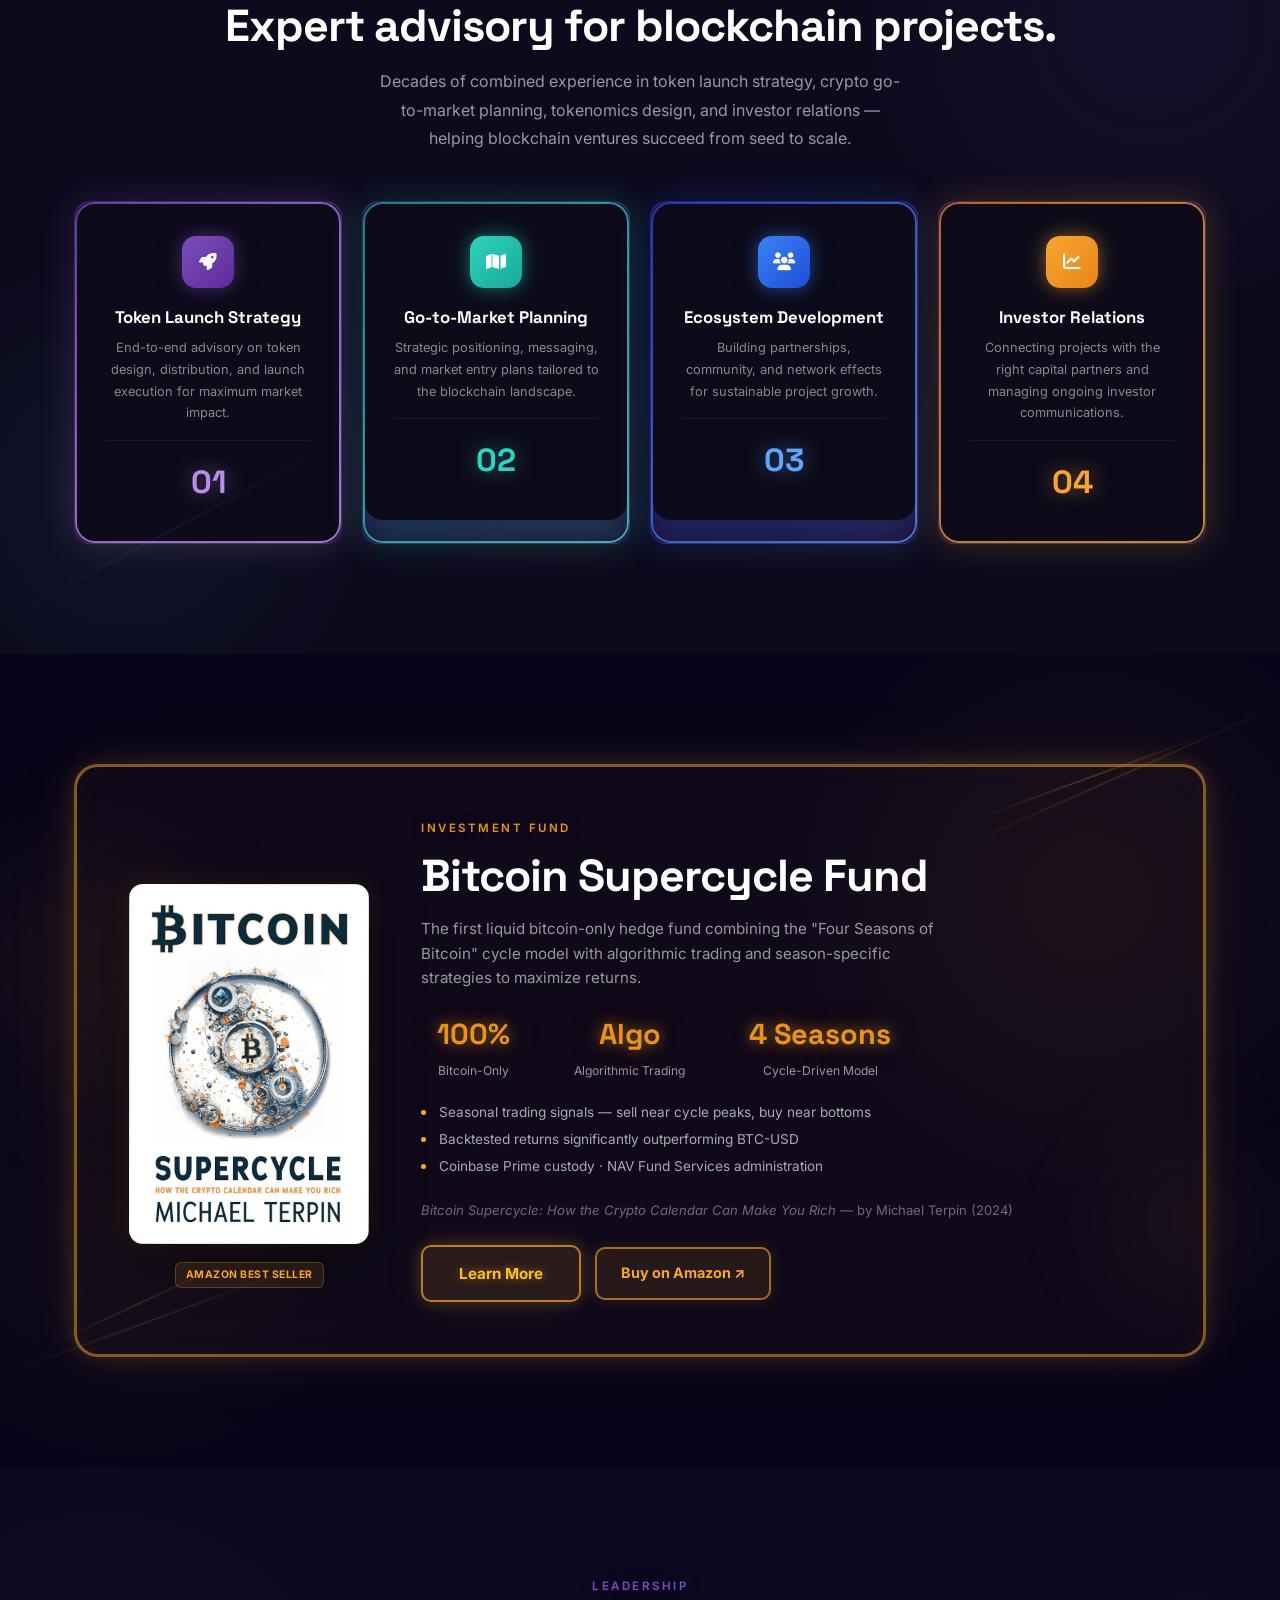
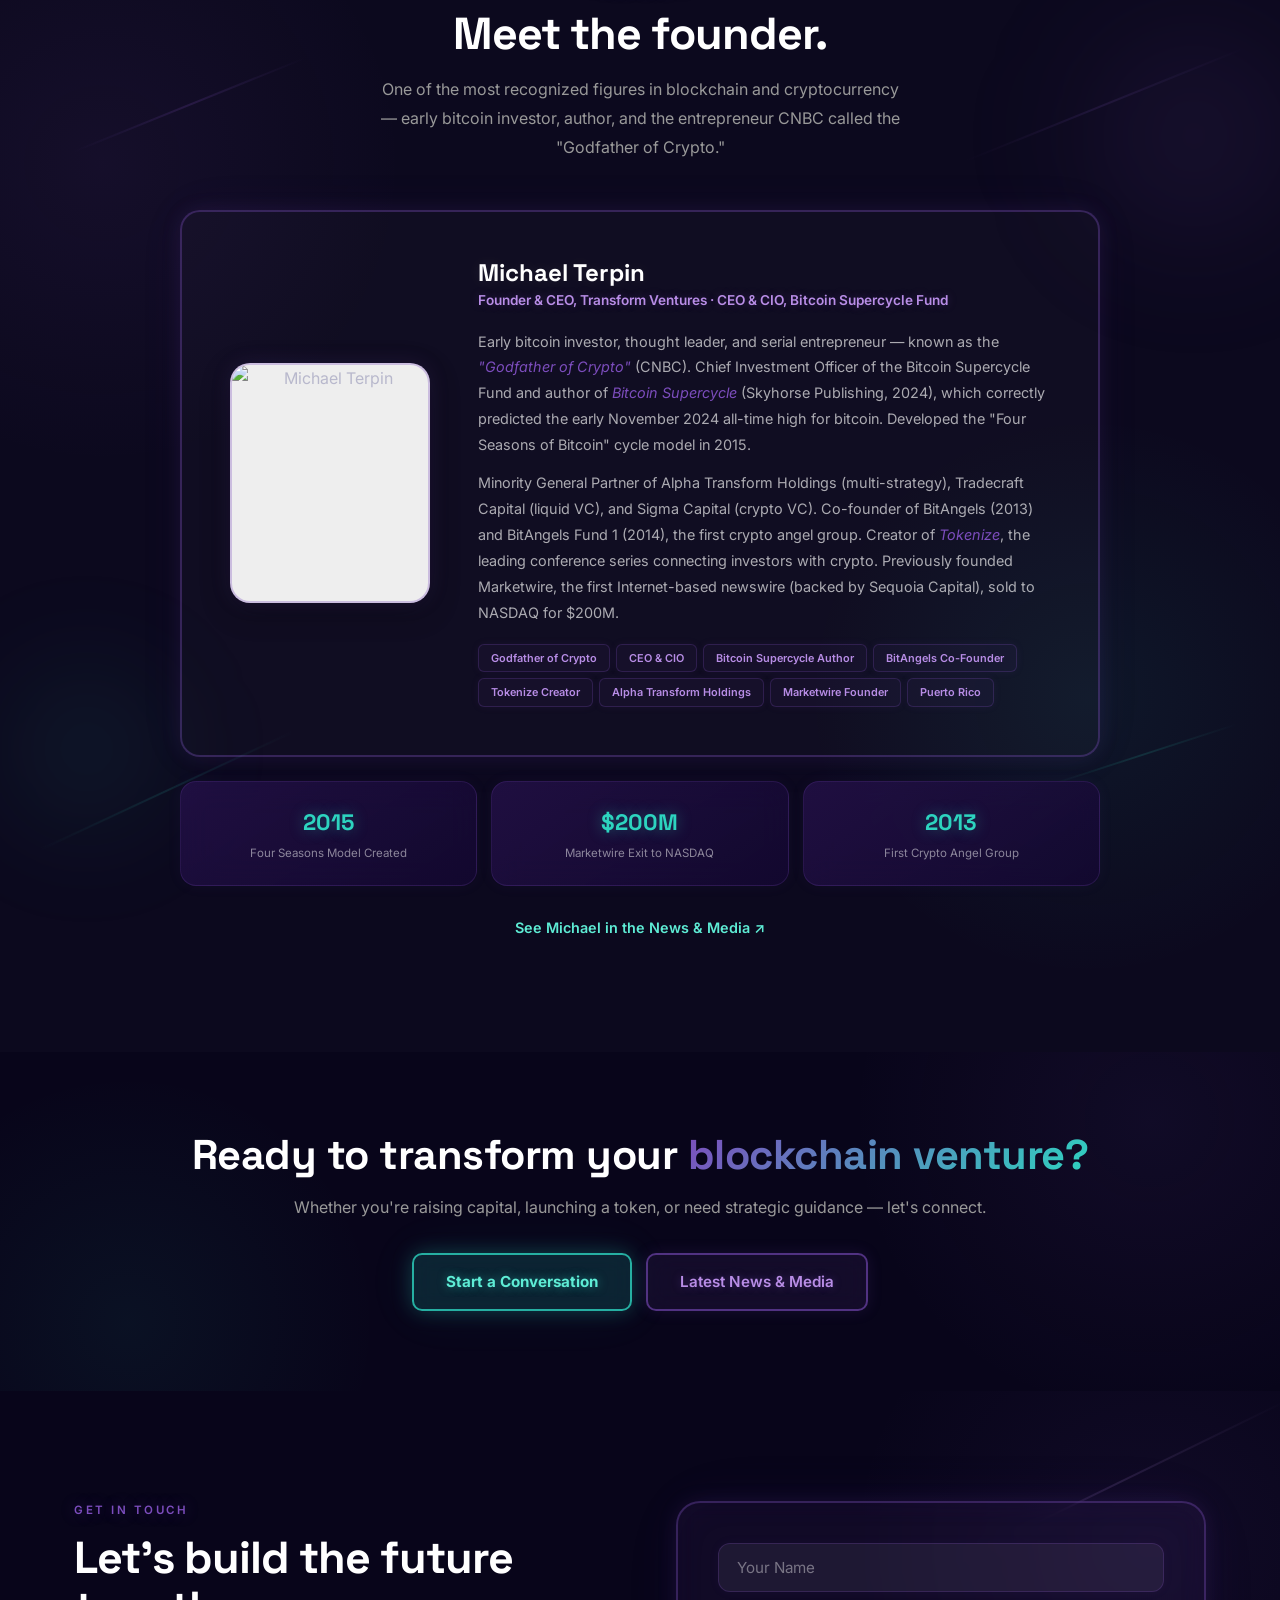
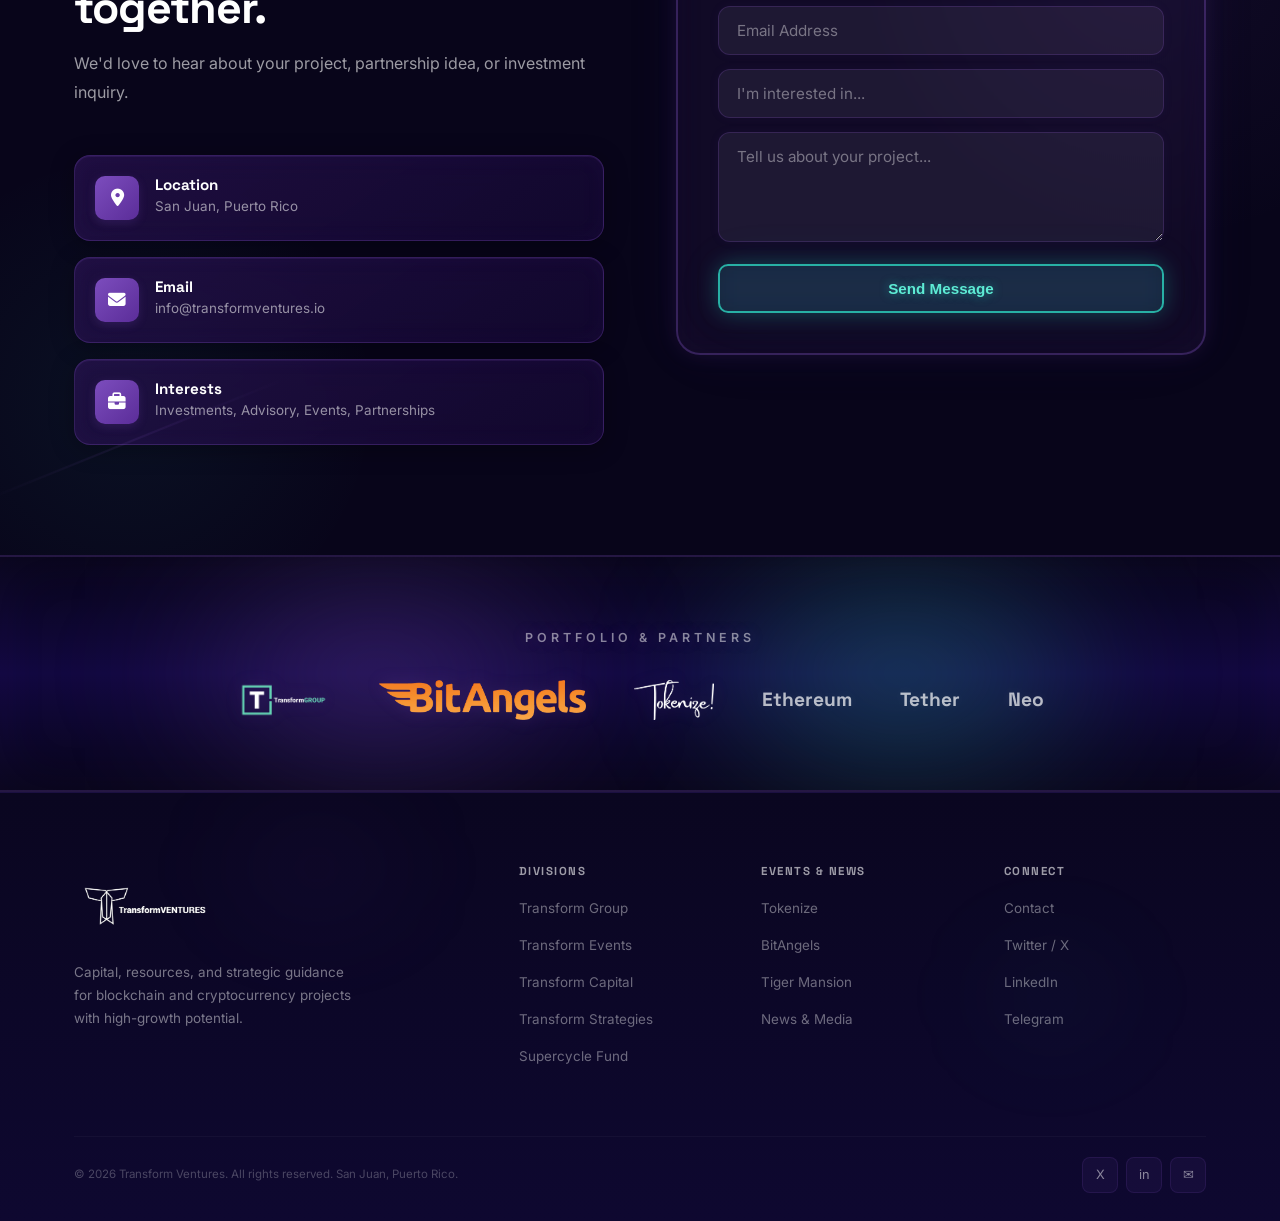
==== commit c91b75dc: "Strategy cards: purple glass bg with per-card accent border on hover All cards share the purple glas" ====
--- a/index.html
+++ b/index.html
@@ -96,8 +96,8 @@
     rel="stylesheet">
   <link rel="preload" href="assets/logos/transform-ventures-white.png" as="image">
   <link rel="stylesheet" href="https://cdnjs.cloudflare.com/ajax/libs/font-awesome/6.5.1/css/all.min.css">
-  <link rel="stylesheet" href="styles.css?v=20260414b">
-  <link rel="stylesheet" href="custom.css?v=20260414b">
+  <link rel="stylesheet" href="styles.css?v=20260414c">
+  <link rel="stylesheet" href="custom.css?v=20260414c">
   <!-- To add your own styles, edit custom.css -->
   <style>
     /* Minimal inline — only kept as fallback. All styles are in styles.css */
--- a/custom.css
+++ b/custom.css
@@ -1146,7 +1146,6 @@
 [data-theme="dark"] .dcard:hover,
 [data-theme="dark"] .ev-card:hover,
 [data-theme="dark"] .stat-box:hover,
-[data-theme="dark"] .strat-card:hover,
 [data-theme="dark"] .cap-feat:hover,
 [data-theme="dark"] .la-item:hover,
 [data-theme="dark"] .ci-item:hover {
@@ -1158,6 +1157,31 @@
     0 16px 40px rgba(0, 0, 0, 0.35),
     inset 0 1px 0 rgba(124, 77, 189, 0.25),
     inset 0 0 30px rgba(124, 77, 189, 0.08);
+  transform: translateY(-4px);
+}
+
+/* Strategy cards — per-card accent border on hover */
+[data-theme="dark"] .strat-card:nth-child(1):hover {
+  border-color: rgba(124, 77, 189, 0.6) !important;
+  box-shadow: 0 0 20px rgba(124, 77, 189, 0.25), 0 16px 40px rgba(0, 0, 0, 0.35), inset 0 0 25px rgba(124, 77, 189, 0.08);
+  transform: translateY(-4px);
+}
+
+[data-theme="dark"] .strat-card:nth-child(2):hover {
+  border-color: rgba(45, 212, 191, 0.6) !important;
+  box-shadow: 0 0 20px rgba(45, 212, 191, 0.25), 0 16px 40px rgba(0, 0, 0, 0.35), inset 0 0 25px rgba(45, 212, 191, 0.08);
+  transform: translateY(-4px);
+}
+
+[data-theme="dark"] .strat-card:nth-child(3):hover {
+  border-color: rgba(59, 130, 246, 0.6) !important;
+  box-shadow: 0 0 20px rgba(59, 130, 246, 0.25), 0 16px 40px rgba(0, 0, 0, 0.35), inset 0 0 25px rgba(59, 130, 246, 0.08);
+  transform: translateY(-4px);
+}
+
+[data-theme="dark"] .strat-card:nth-child(4):hover {
+  border-color: rgba(247, 167, 47, 0.6) !important;
+  box-shadow: 0 0 20px rgba(247, 167, 47, 0.25), 0 16px 40px rgba(0, 0, 0, 0.35), inset 0 0 25px rgba(247, 167, 47, 0.08);
   transform: translateY(-4px);
 }
 
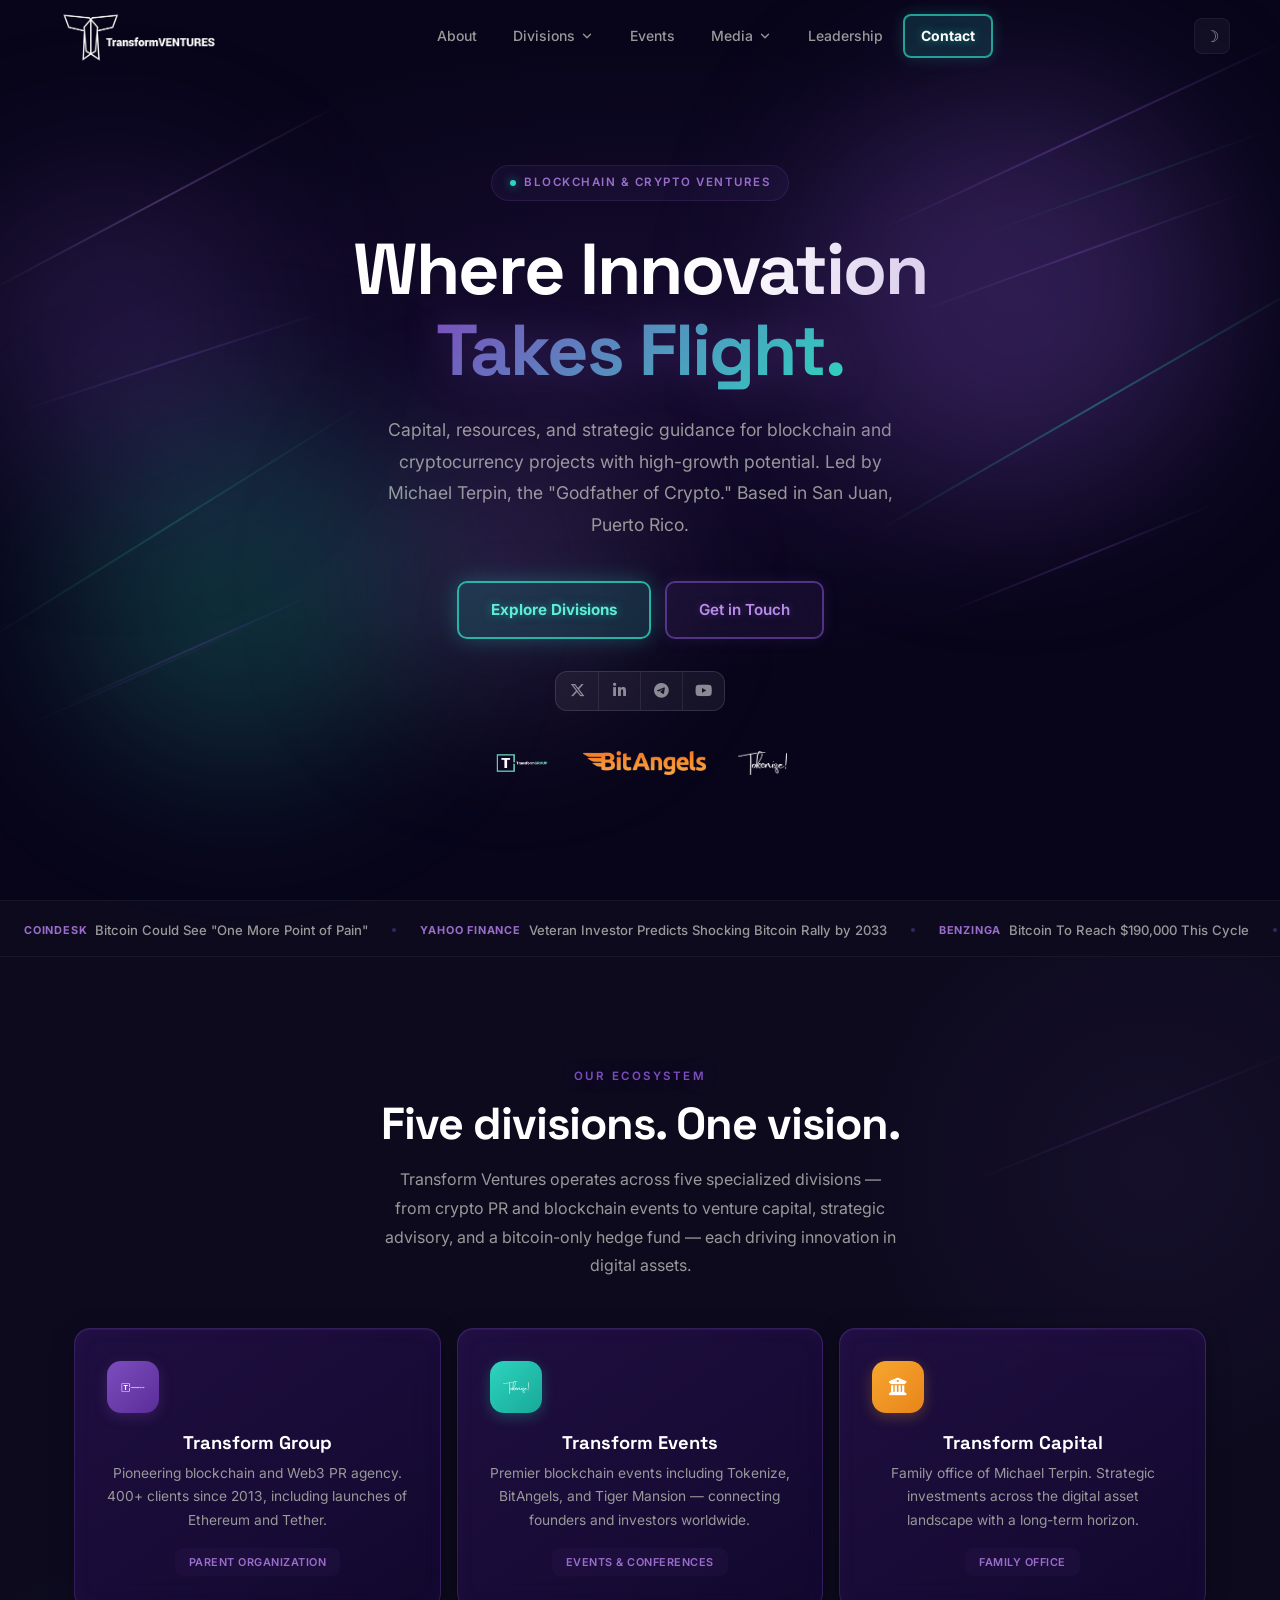
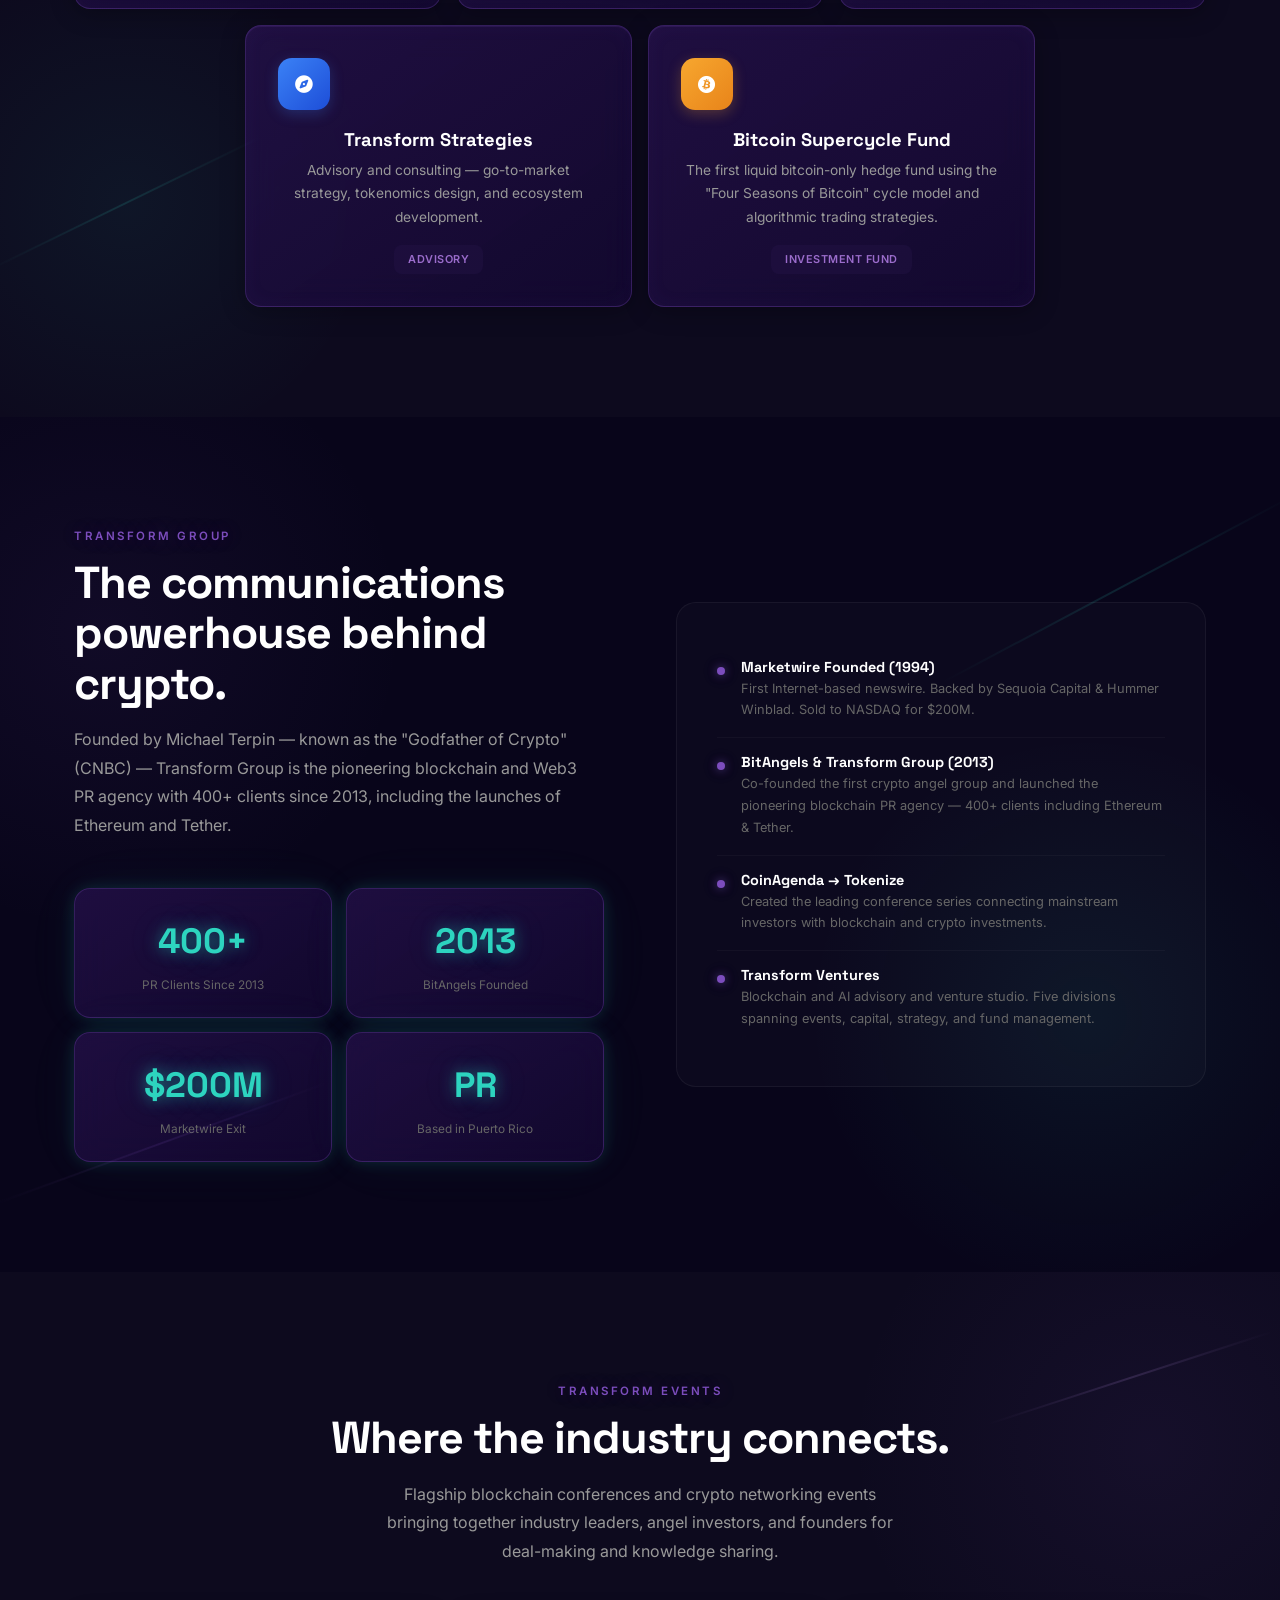
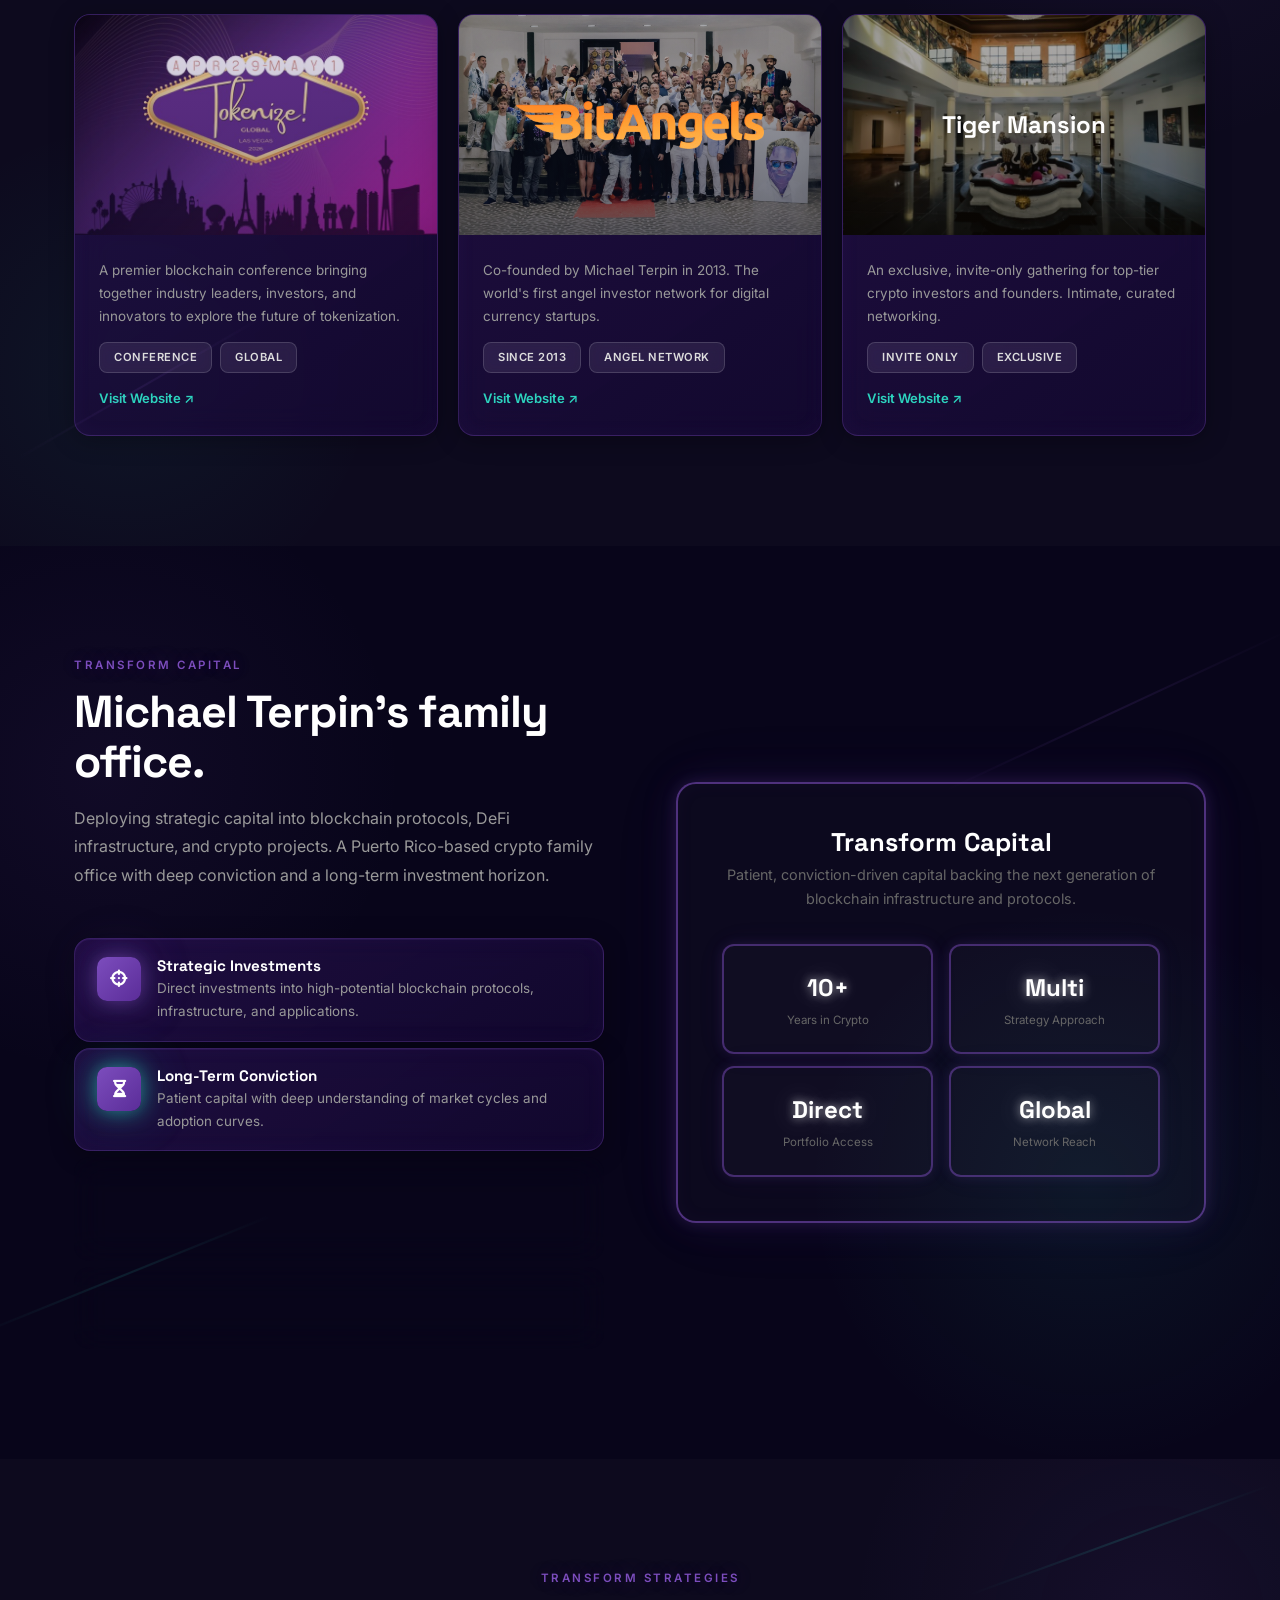
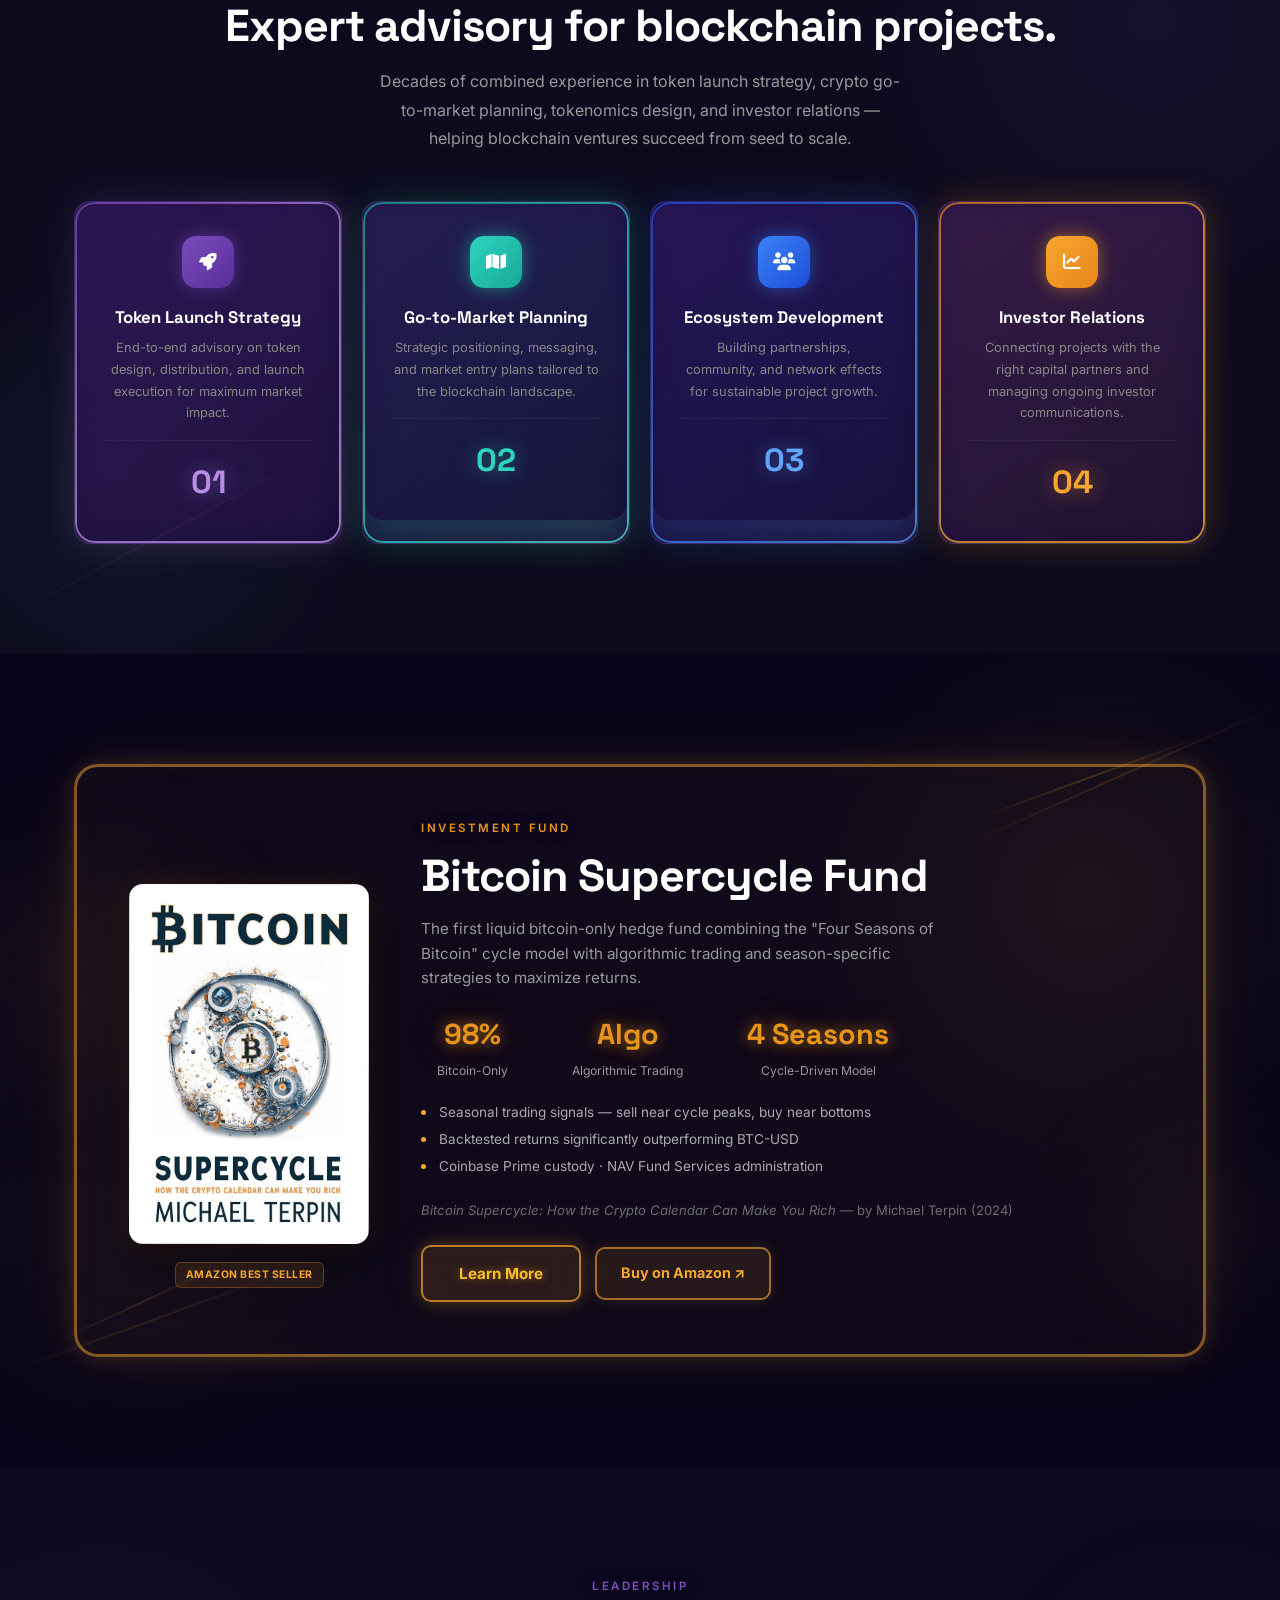
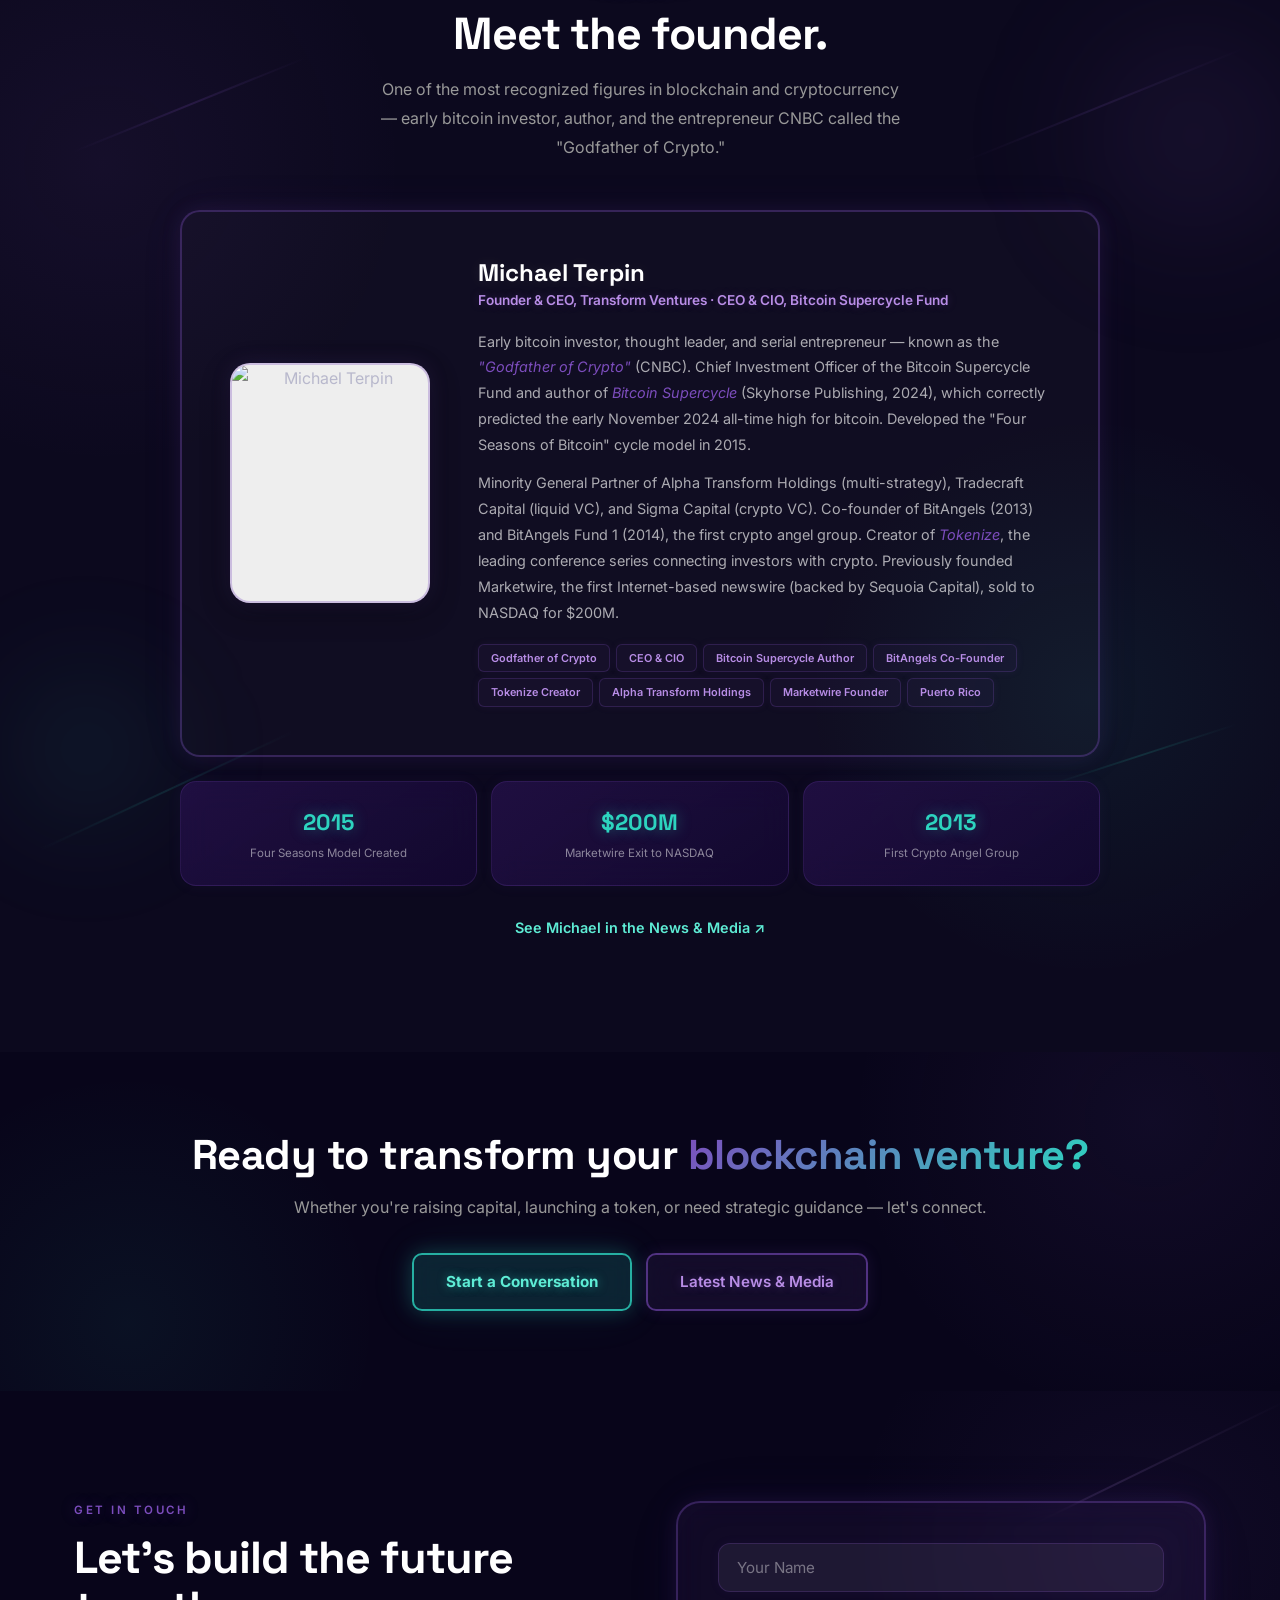
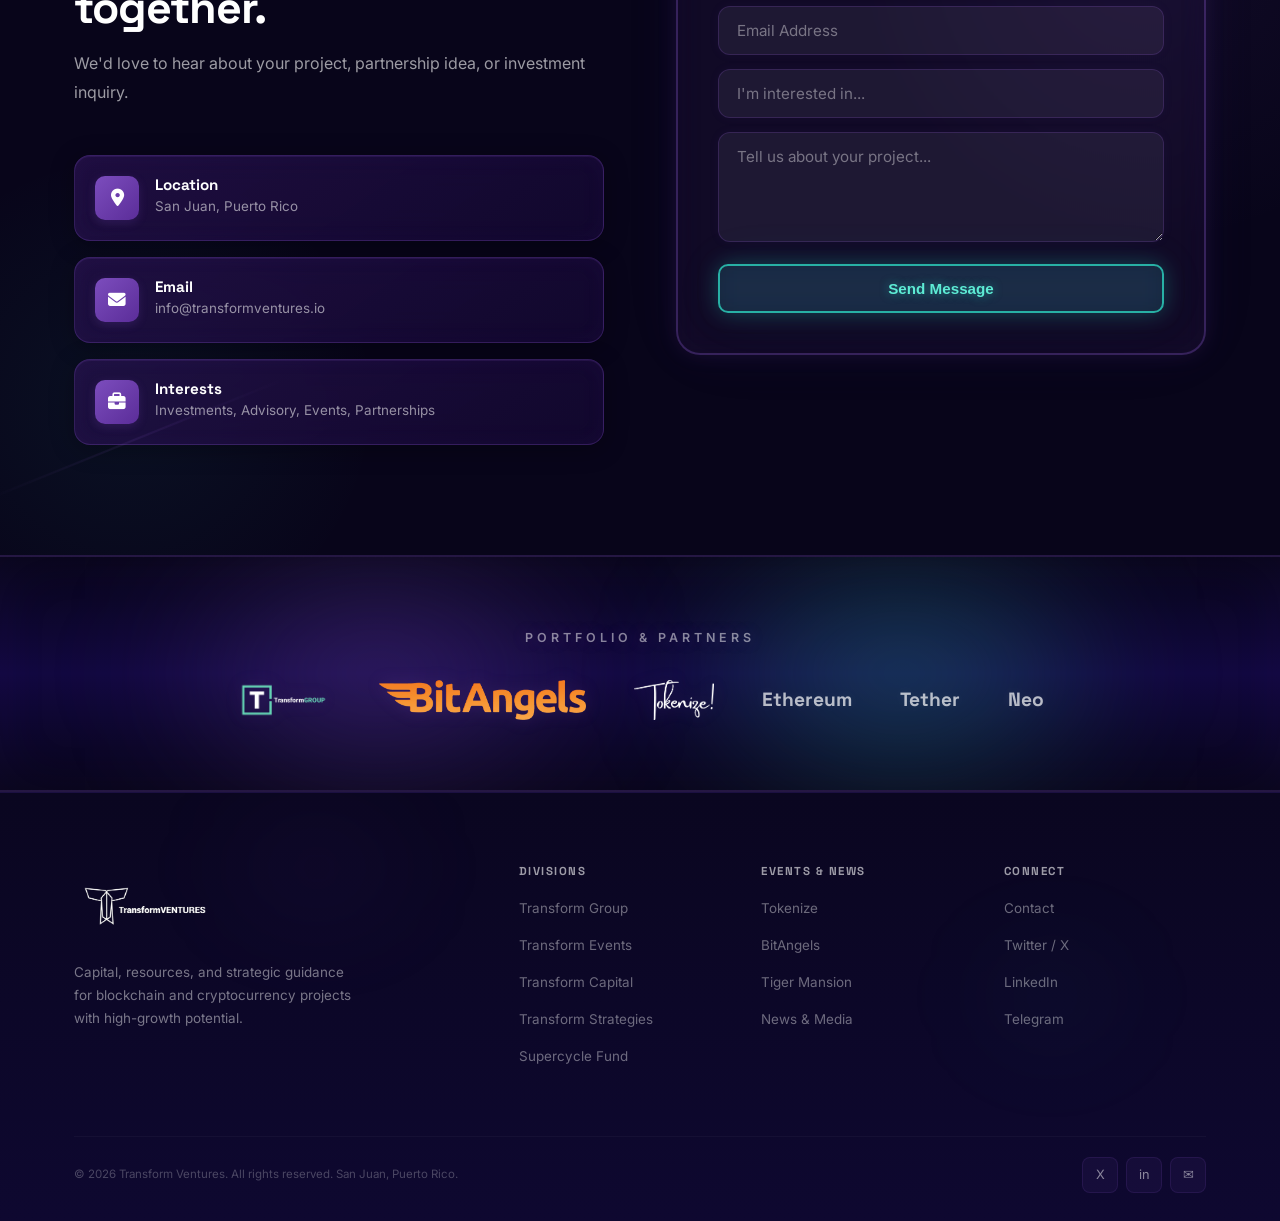
==== commit e64b51da: "Remove solid black bg from strategy card inner, use purple glass strat-inner had background:#0d0b1a " ====
--- a/index.html
+++ b/index.html
@@ -96,8 +96,8 @@
     rel="stylesheet">
   <link rel="preload" href="assets/logos/transform-ventures-white.png" as="image">
   <link rel="stylesheet" href="https://cdnjs.cloudflare.com/ajax/libs/font-awesome/6.5.1/css/all.min.css">
-  <link rel="stylesheet" href="styles.css?v=20260414c">
-  <link rel="stylesheet" href="custom.css?v=20260414c">
+  <link rel="stylesheet" href="styles.css?v=20260414d">
+  <link rel="stylesheet" href="custom.css?v=20260414d">
   <!-- To add your own styles, edit custom.css -->
   <style>
     /* Minimal inline — only kept as fallback. All styles are in styles.css */
--- a/custom.css
+++ b/custom.css
@@ -1158,6 +1158,11 @@
     inset 0 1px 0 rgba(124, 77, 189, 0.25),
     inset 0 0 30px rgba(124, 77, 189, 0.08);
   transform: translateY(-4px);
+}
+
+/* Strategy card inner — transparent glass instead of solid black */
+[data-theme="dark"] .strat-inner {
+  background: linear-gradient(145deg, rgba(40, 18, 80, 0.6), rgba(20, 8, 50, 0.7)) !important;
 }
 
 /* Strategy cards — per-card accent border on hover */
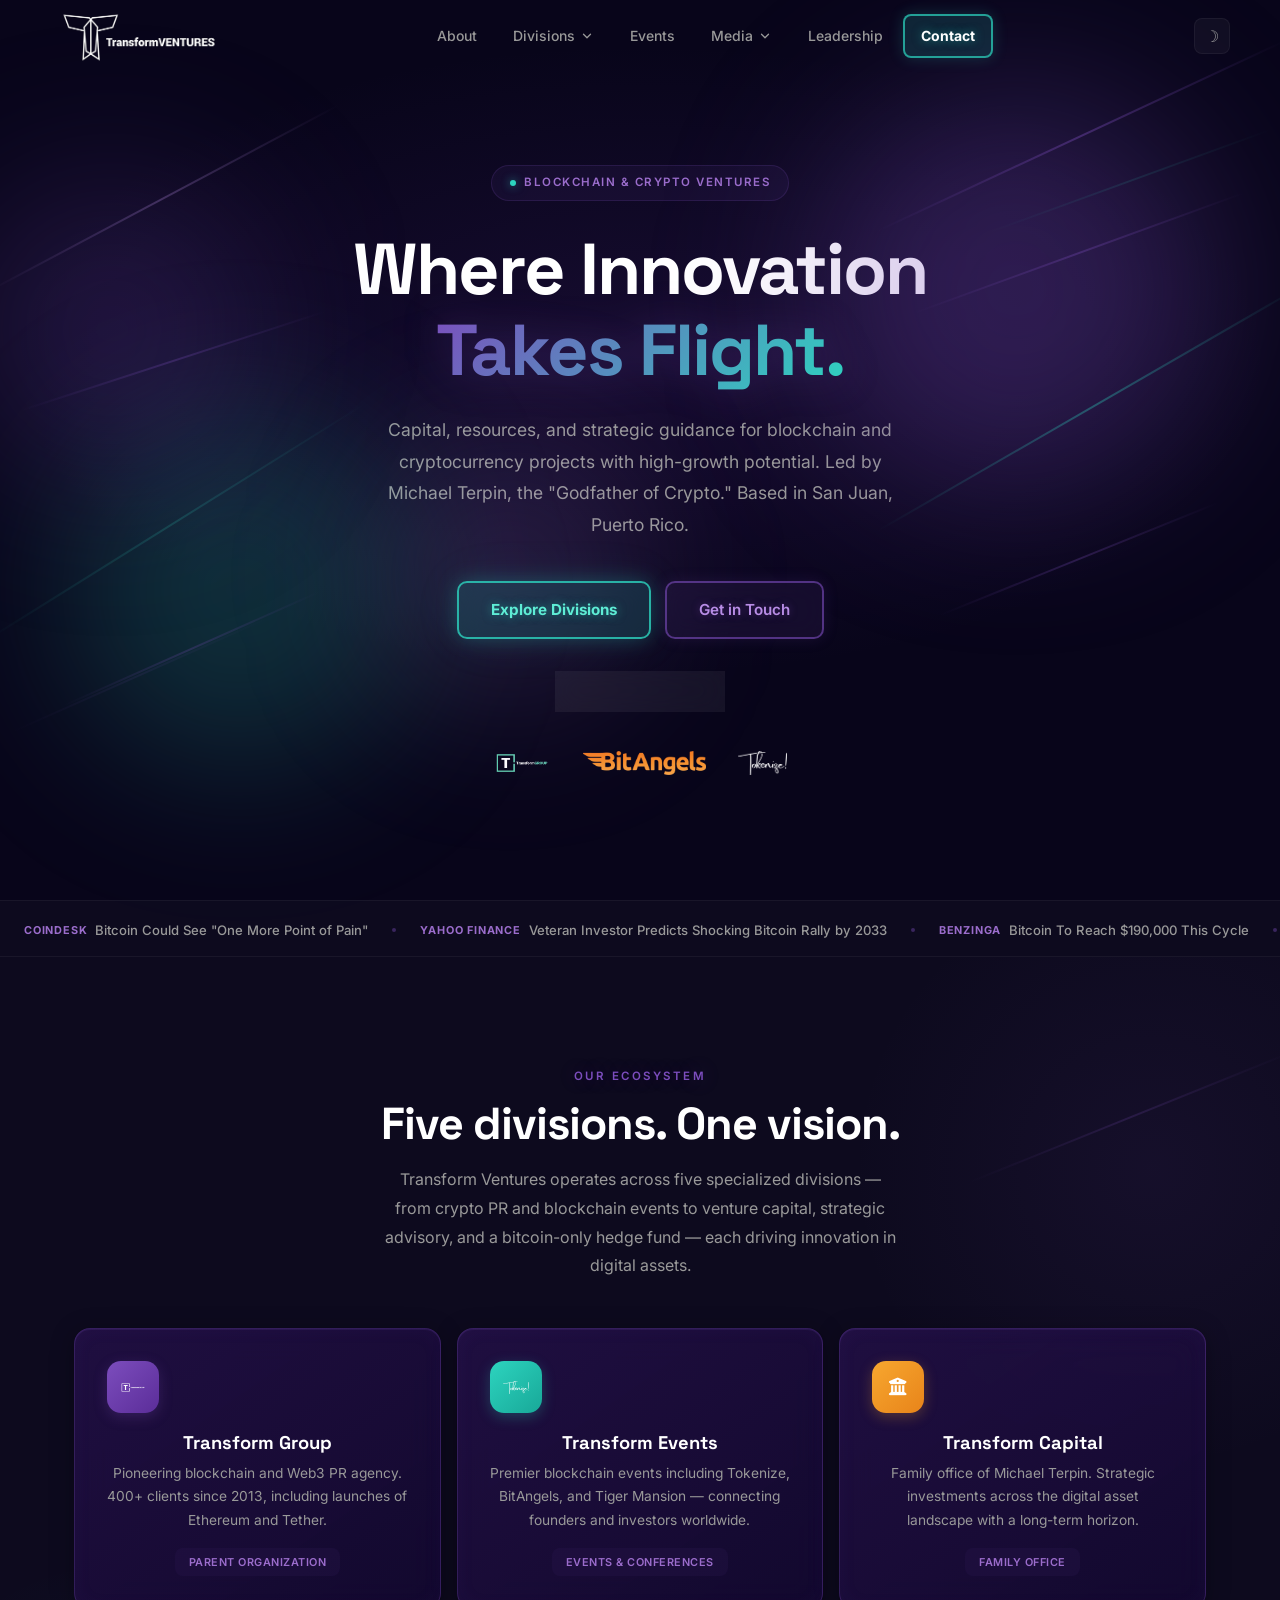
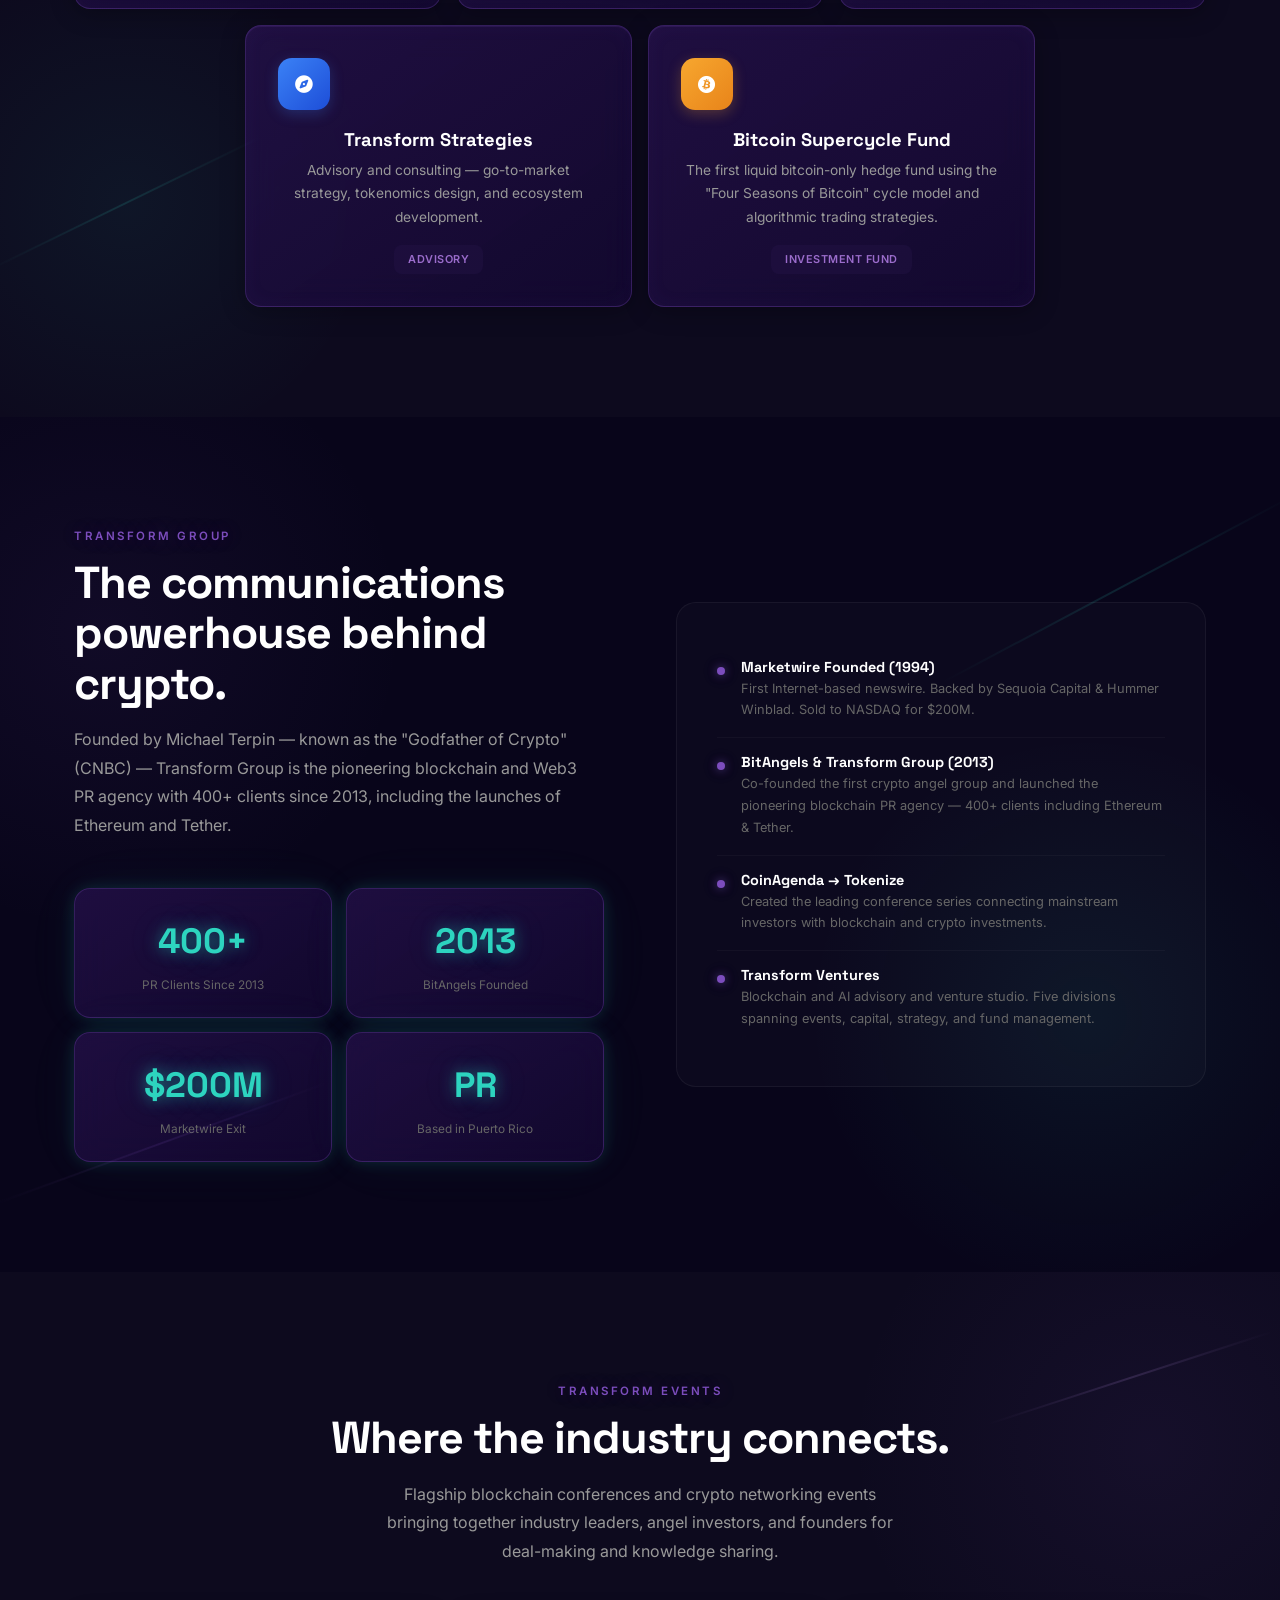
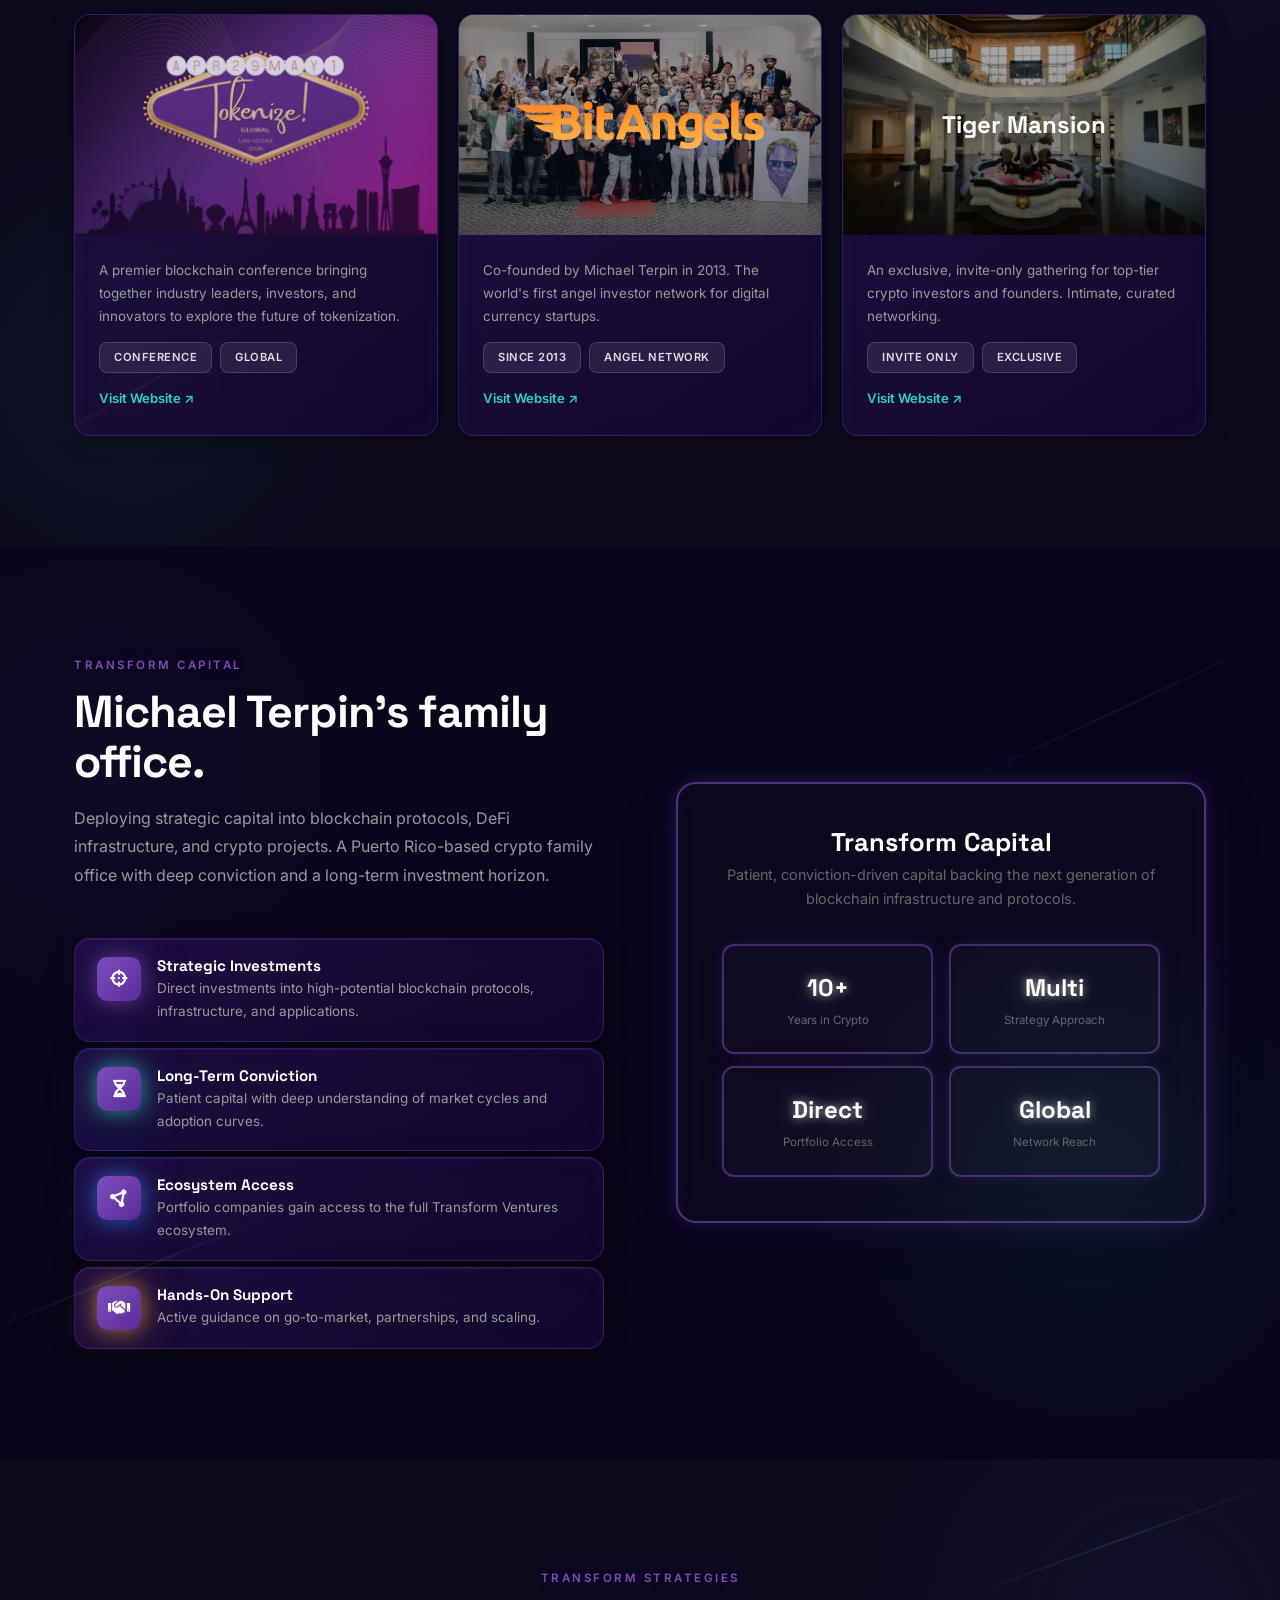
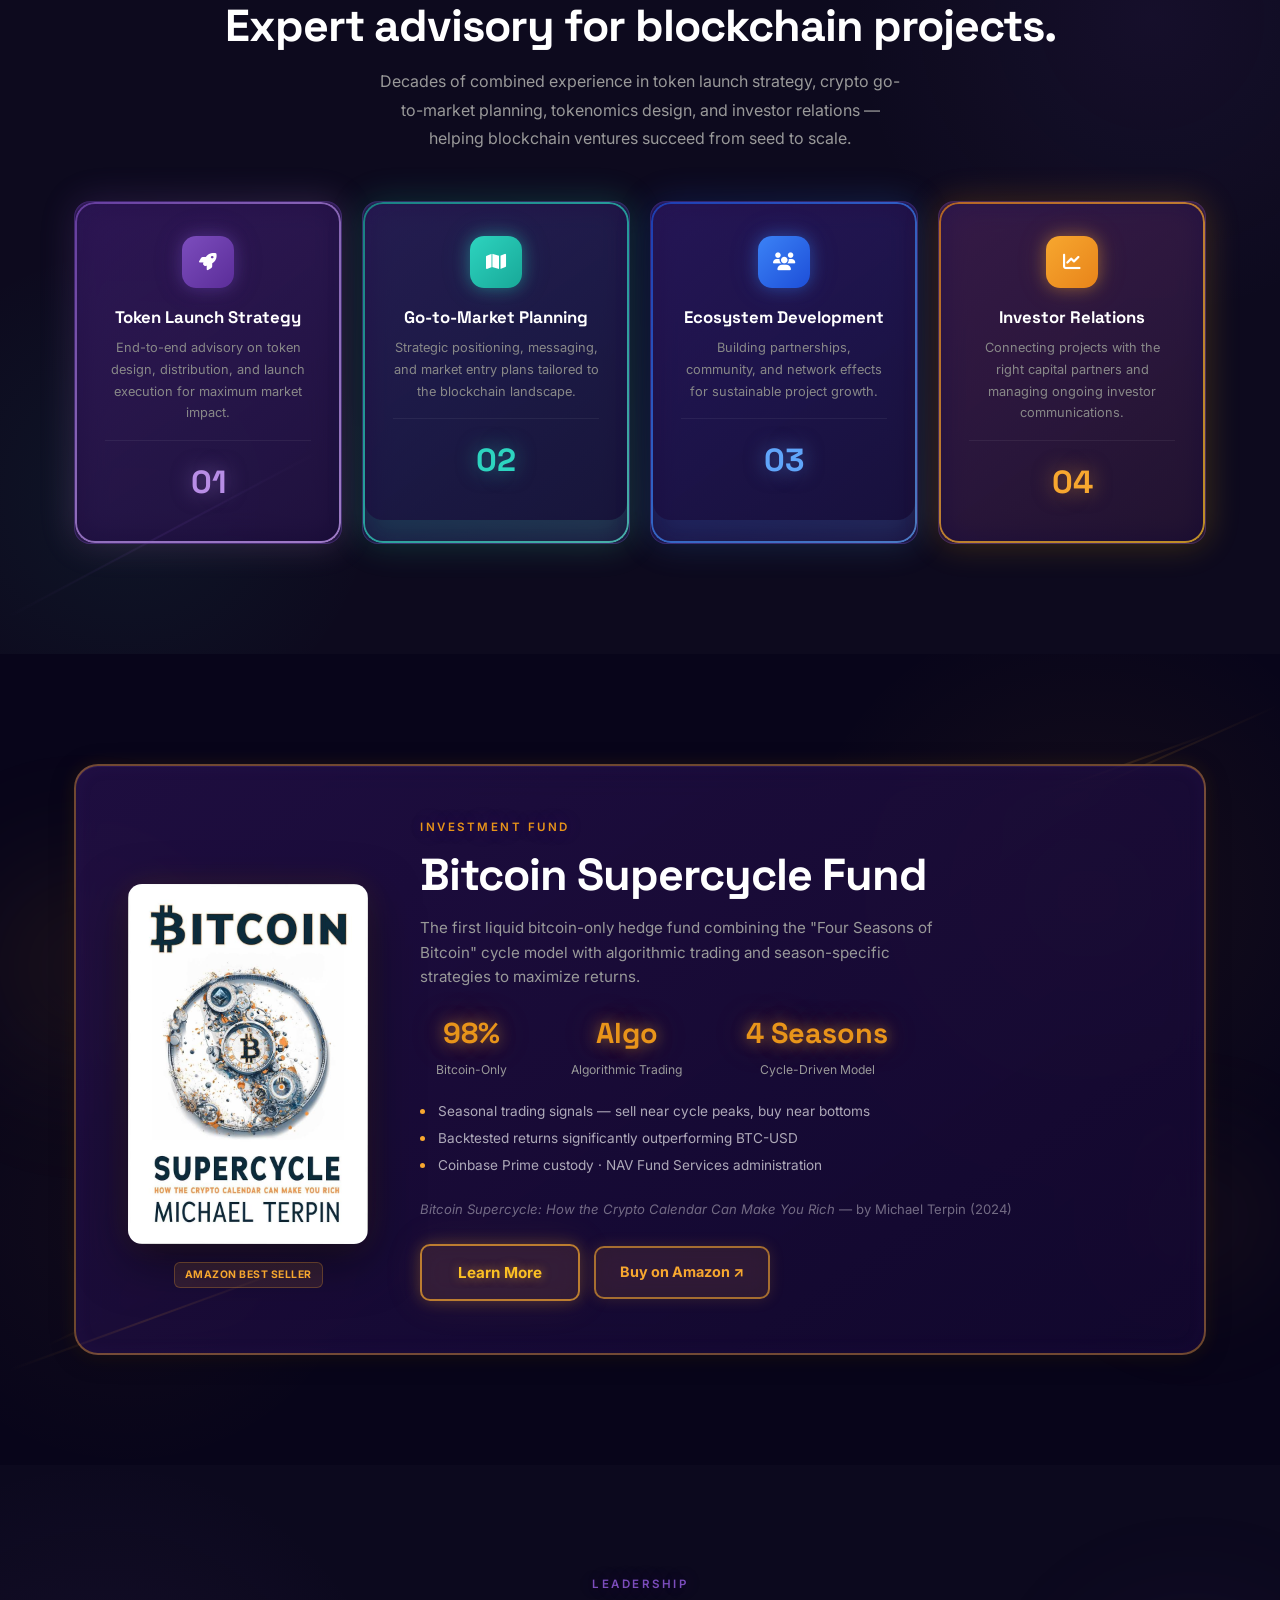
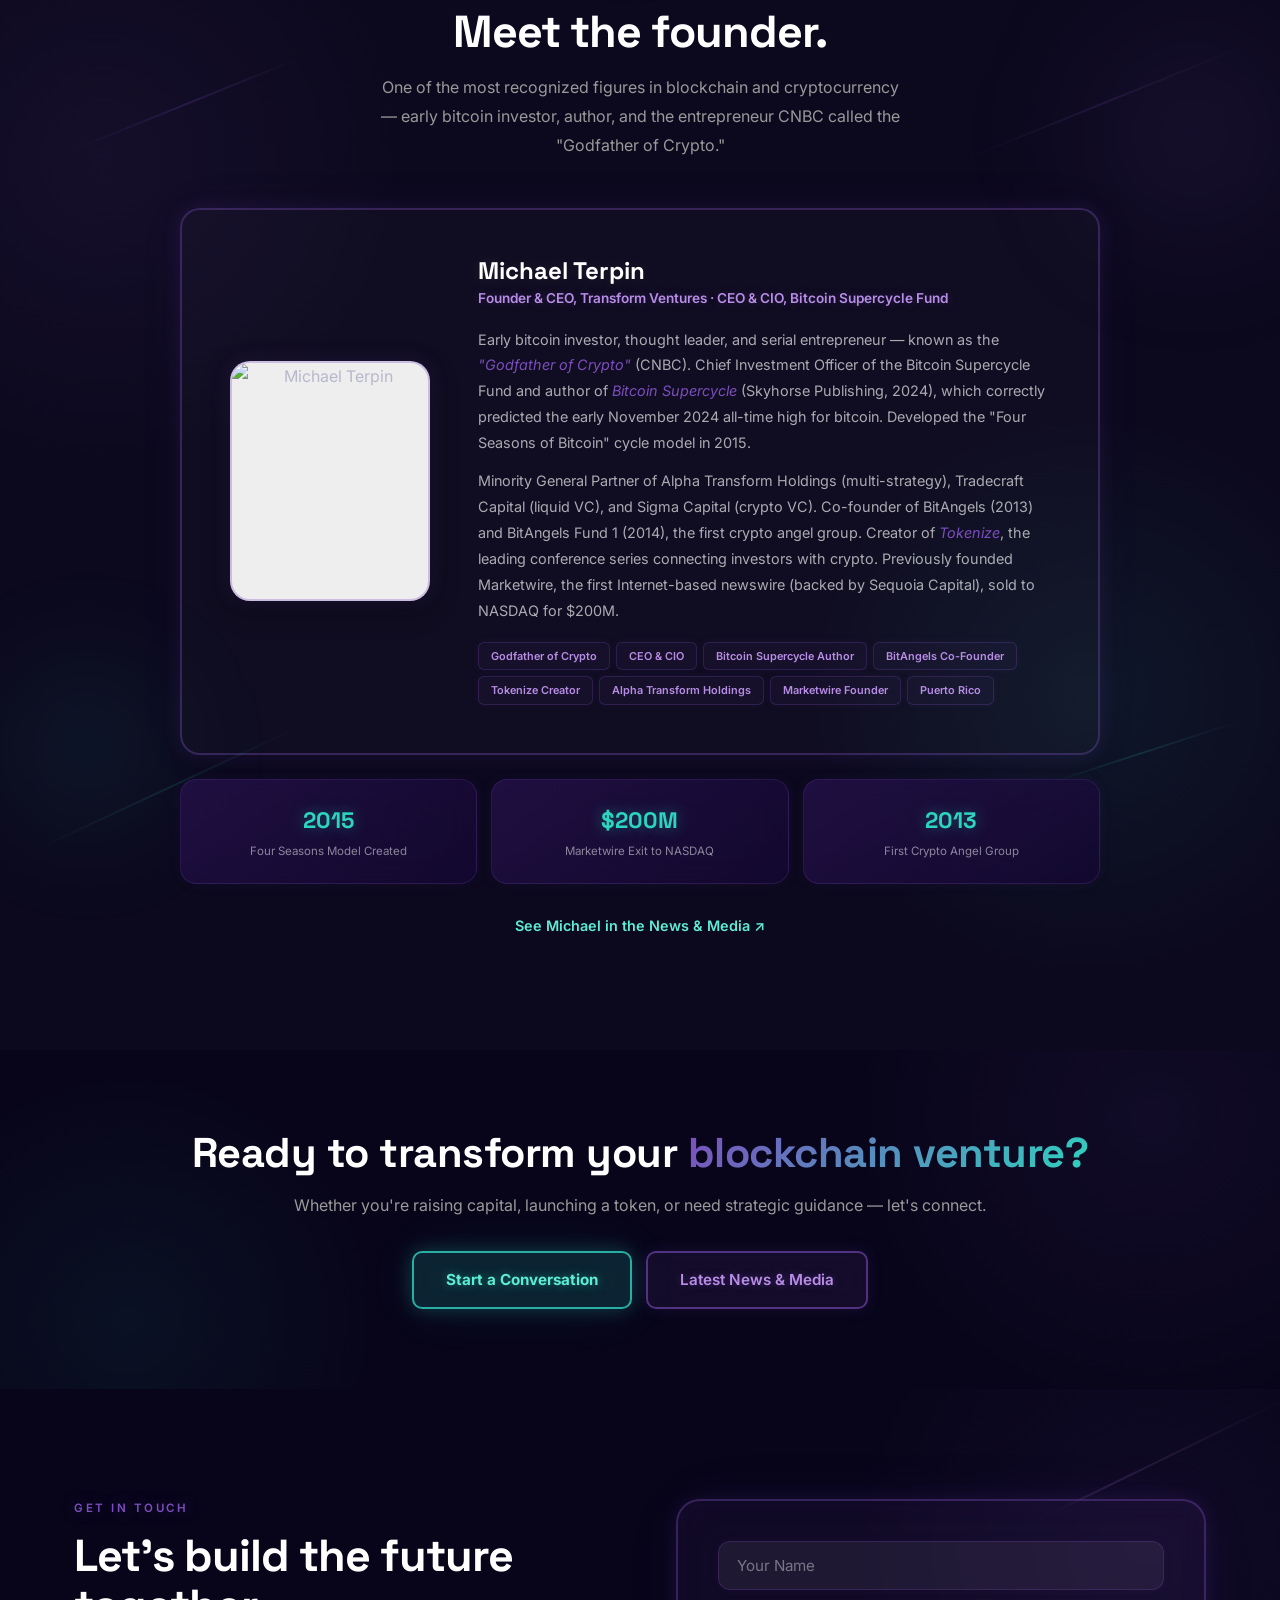
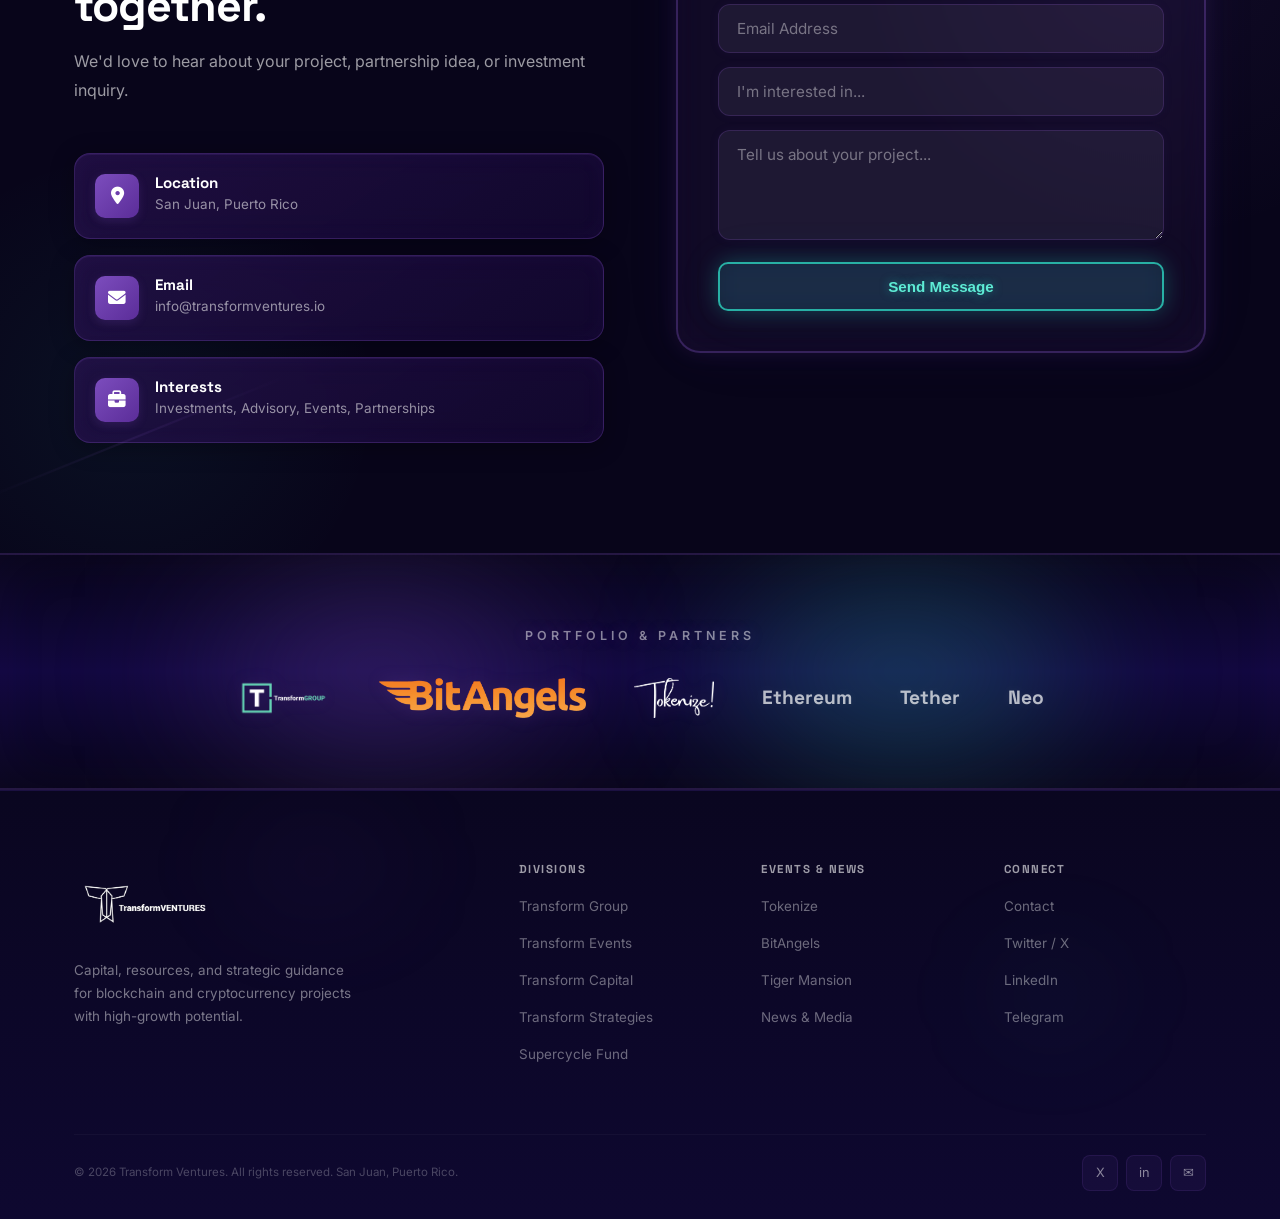
==== commit 5d8eb78a: "Fund section: purple glass background with gold accent border Replaced near-transparent fund-bg with" ====
--- a/index.html
+++ b/index.html
@@ -96,8 +96,8 @@
     rel="stylesheet">
   <link rel="preload" href="assets/logos/transform-ventures-white.png" as="image">
   <link rel="stylesheet" href="https://cdnjs.cloudflare.com/ajax/libs/font-awesome/6.5.1/css/all.min.css">
-  <link rel="stylesheet" href="styles.css?v=20260414d">
-  <link rel="stylesheet" href="custom.css?v=20260414d">
+  <link rel="stylesheet" href="styles.css?v=20260414e">
+  <link rel="stylesheet" href="custom.css?v=20260414e">
   <!-- To add your own styles, edit custom.css -->
   <style>
     /* Minimal inline — only kept as fallback. All styles are in styles.css */
--- a/custom.css
+++ b/custom.css
@@ -1476,24 +1476,29 @@
   color: rgba(255, 255, 255, 0.5) !important;
 }
 
-/* Fund section — golden neon INTENSE */
+/* Fund section — purple glass with gold accent border */
 [data-theme="dark"] .fund-content {
-  border: 3px solid rgba(247, 167, 47, 0.5) !important;
+  background: linear-gradient(145deg, rgba(40, 18, 80, 0.7), rgba(20, 8, 50, 0.8)) !important;
+  border: 2px solid rgba(247, 167, 47, 0.4) !important;
+  backdrop-filter: blur(16px);
+  -webkit-backdrop-filter: blur(16px);
   box-shadow:
-    0 0 20px rgba(247, 167, 47, 0.15),
-    0 0 50px rgba(247, 167, 47, 0.08),
-    0 0 100px rgba(247, 167, 47, 0.04),
-    inset 0 0 30px rgba(247, 167, 47, 0.03);
+    0 4px 24px rgba(0, 0, 0, 0.3),
+    0 0 20px rgba(247, 167, 47, 0.1),
+    inset 0 1px 0 rgba(124, 77, 189, 0.15),
+    inset 0 0 20px rgba(124, 77, 189, 0.05);
   transition: all 0.3s ease;
 }
 
 [data-theme="dark"] .fund-content:hover {
-  border-color: rgba(247, 167, 47, 0.8) !important;
+  background: linear-gradient(145deg, rgba(50, 22, 100, 0.8), rgba(30, 12, 65, 0.85)) !important;
+  border-color: rgba(247, 167, 47, 0.65) !important;
   box-shadow:
-    0 0 30px rgba(247, 167, 47, 0.25),
-    0 0 70px rgba(247, 167, 47, 0.12),
-    0 0 120px rgba(247, 167, 47, 0.06),
-    inset 0 0 40px rgba(247, 167, 47, 0.04);
+    0 0 25px rgba(247, 167, 47, 0.2),
+    0 0 60px rgba(247, 167, 47, 0.08),
+    0 16px 40px rgba(0, 0, 0, 0.35),
+    inset 0 1px 0 rgba(124, 77, 189, 0.25),
+    inset 0 0 30px rgba(124, 77, 189, 0.08);
 }
 
 [data-theme="dark"] .fund-hl .val {
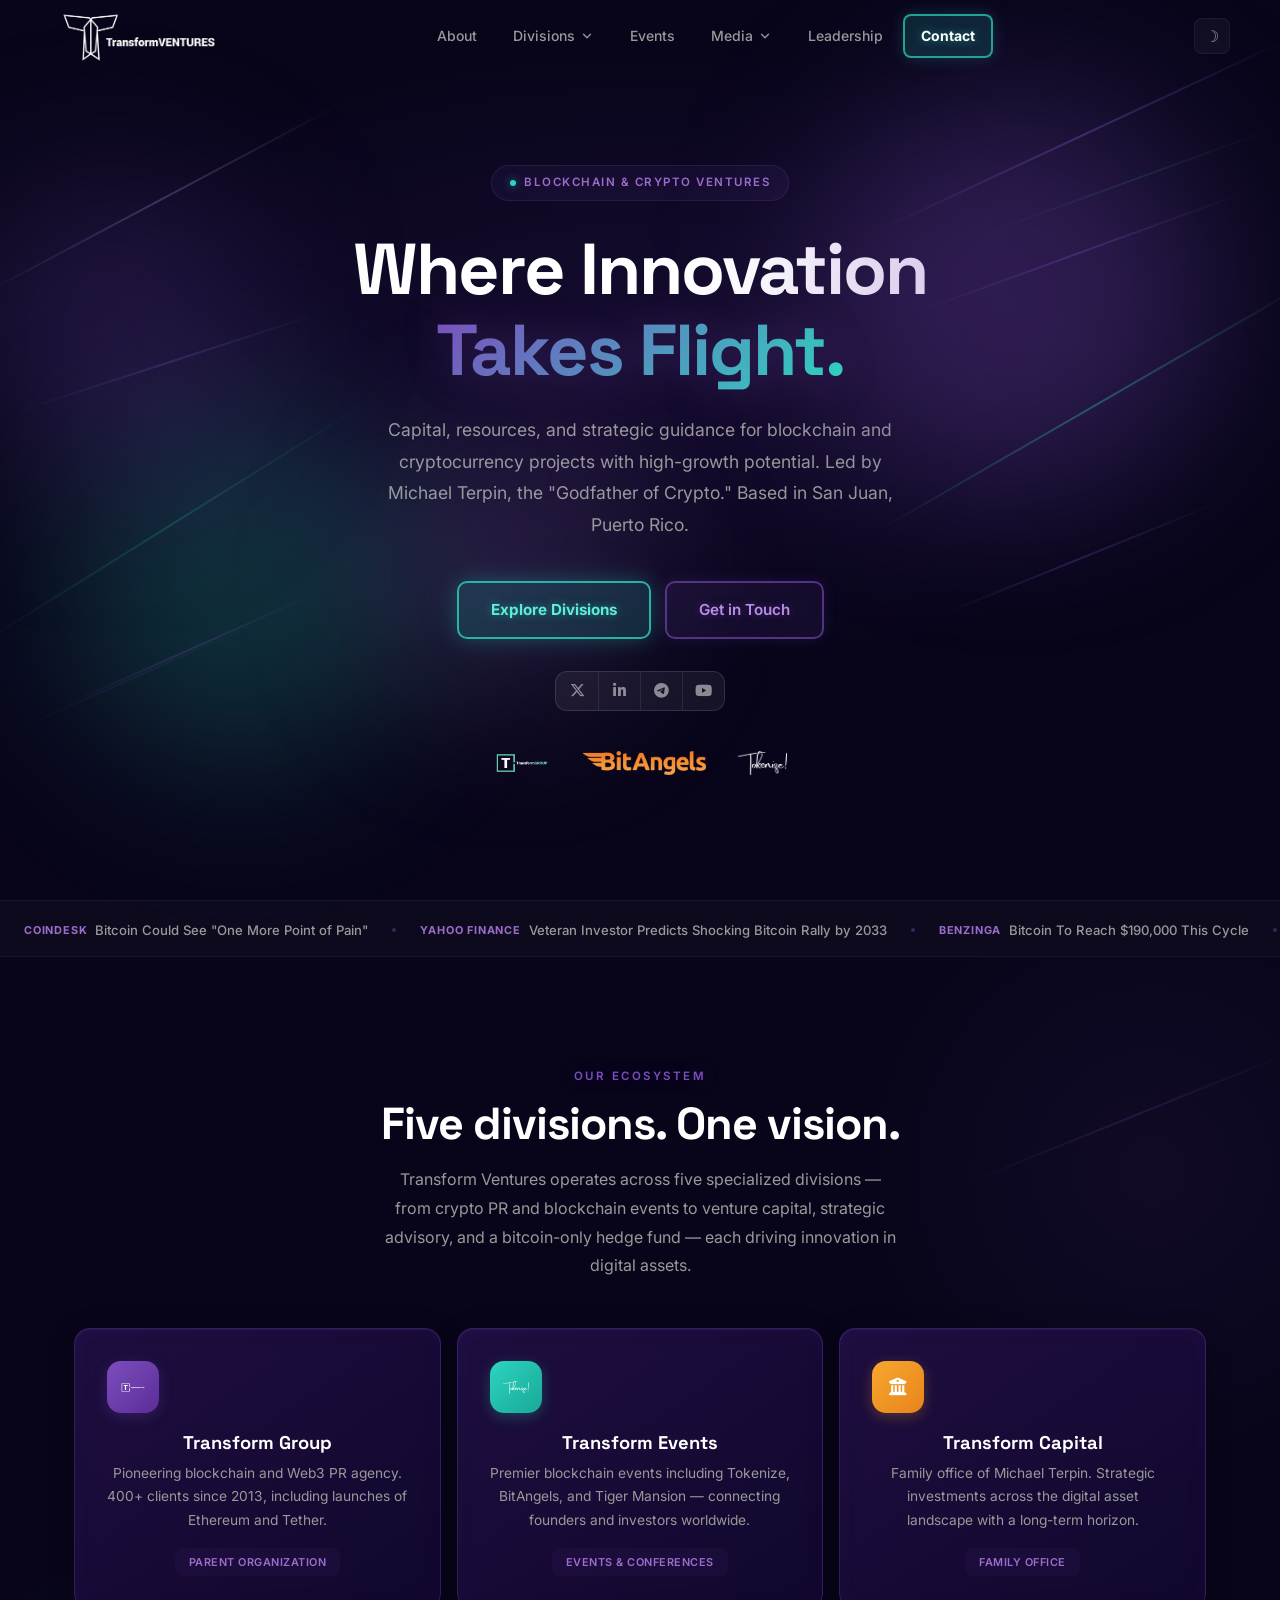
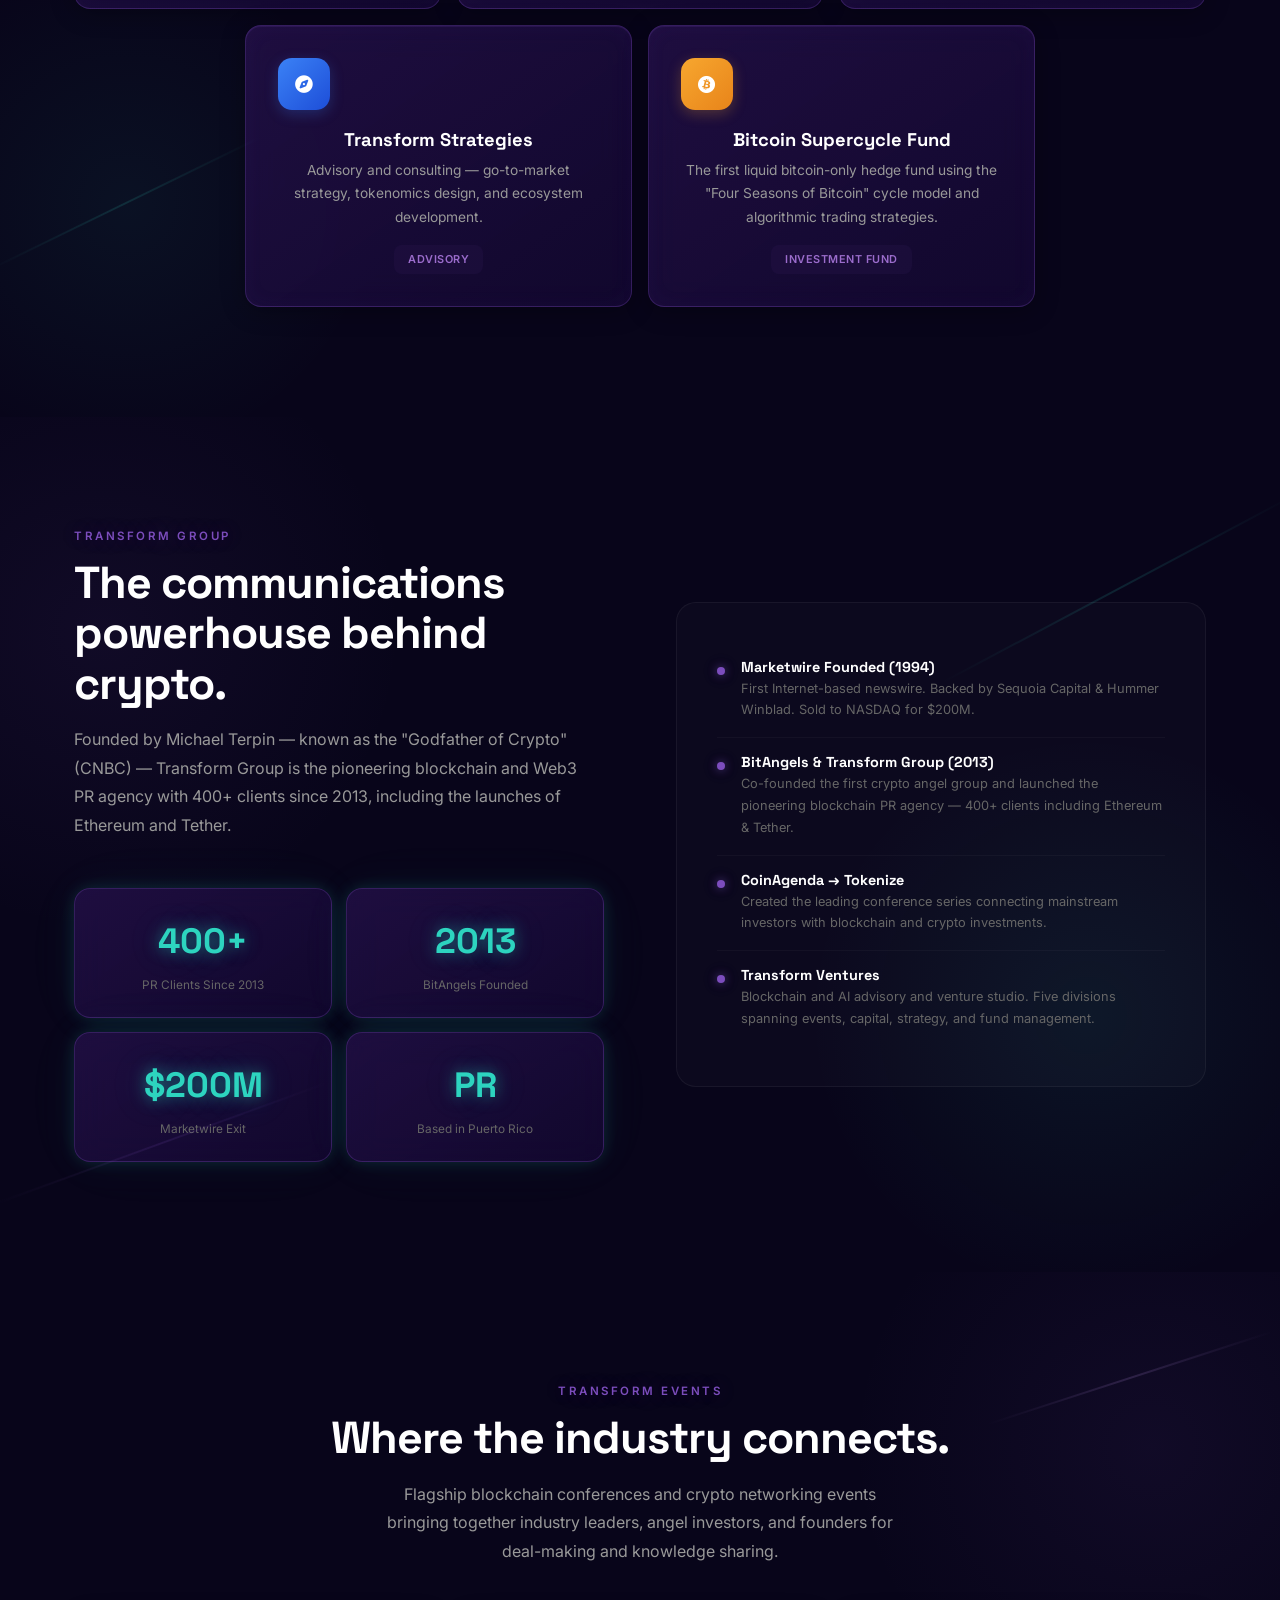
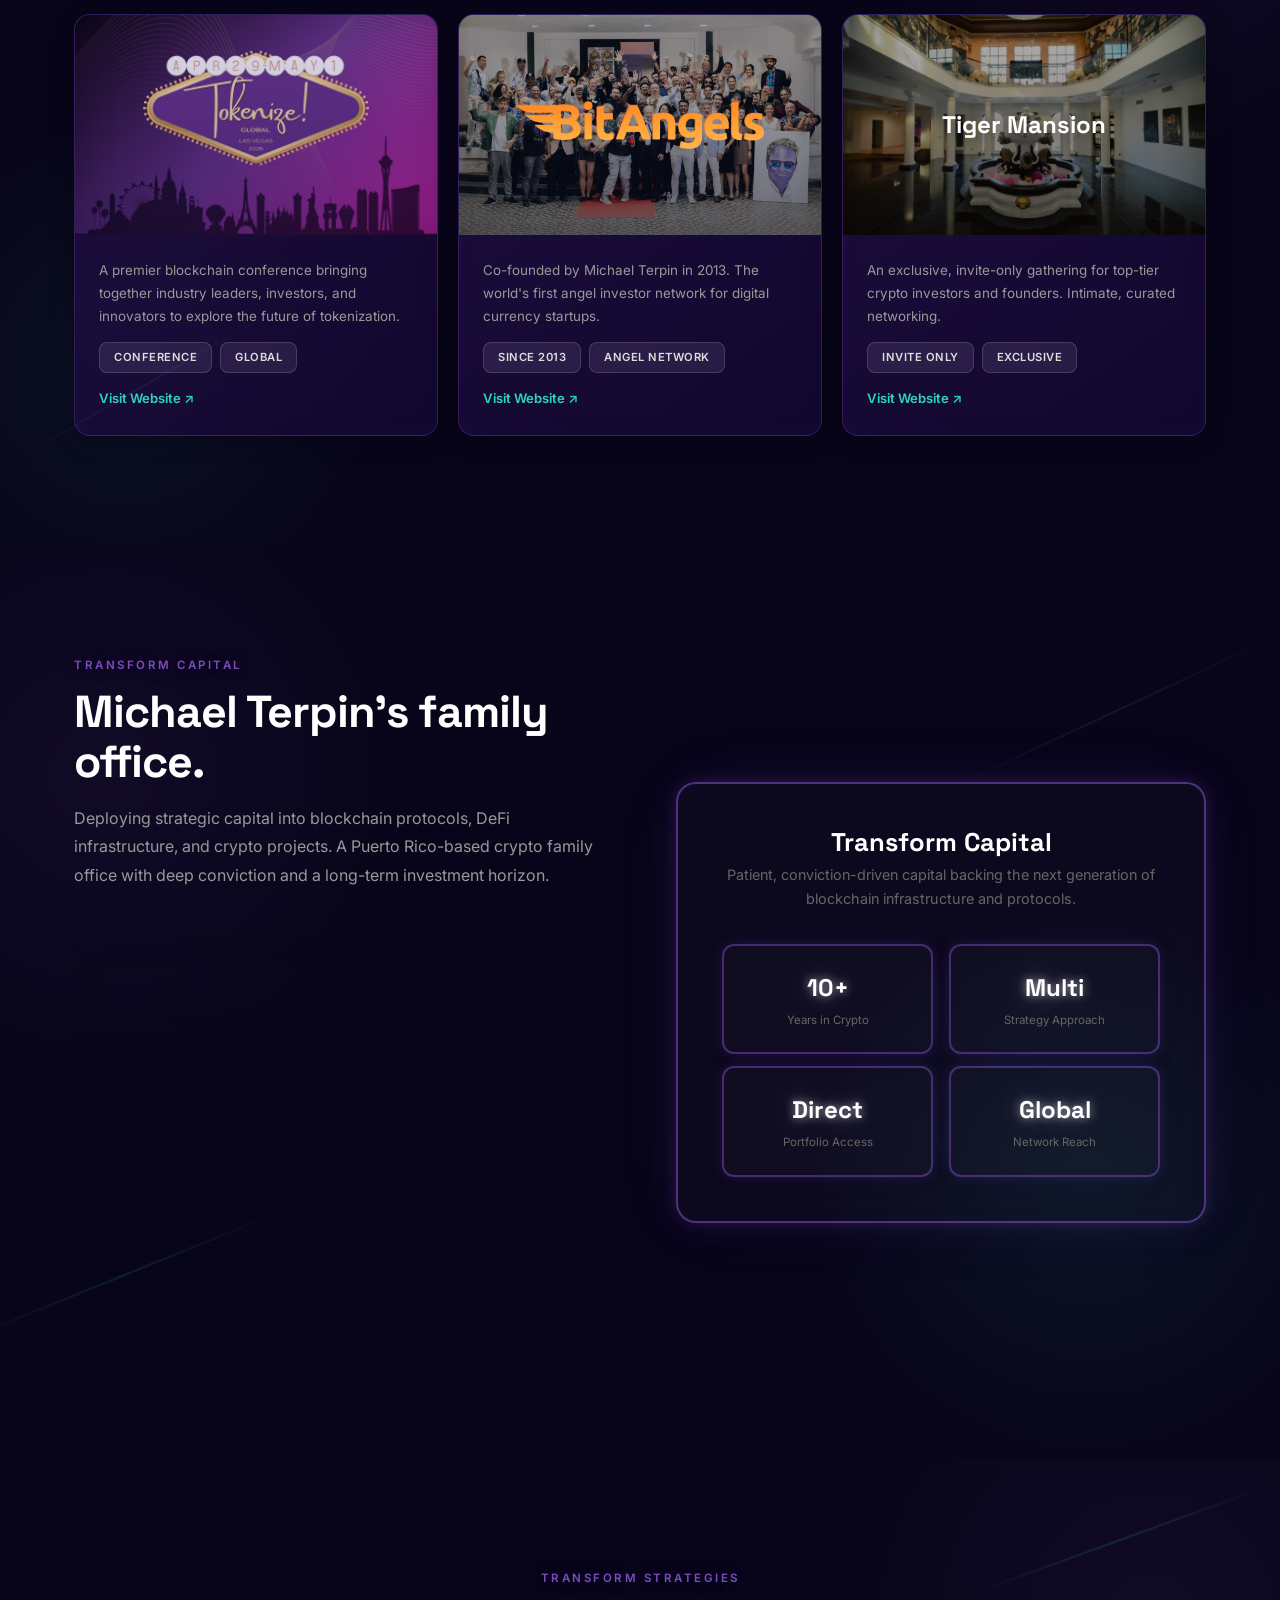
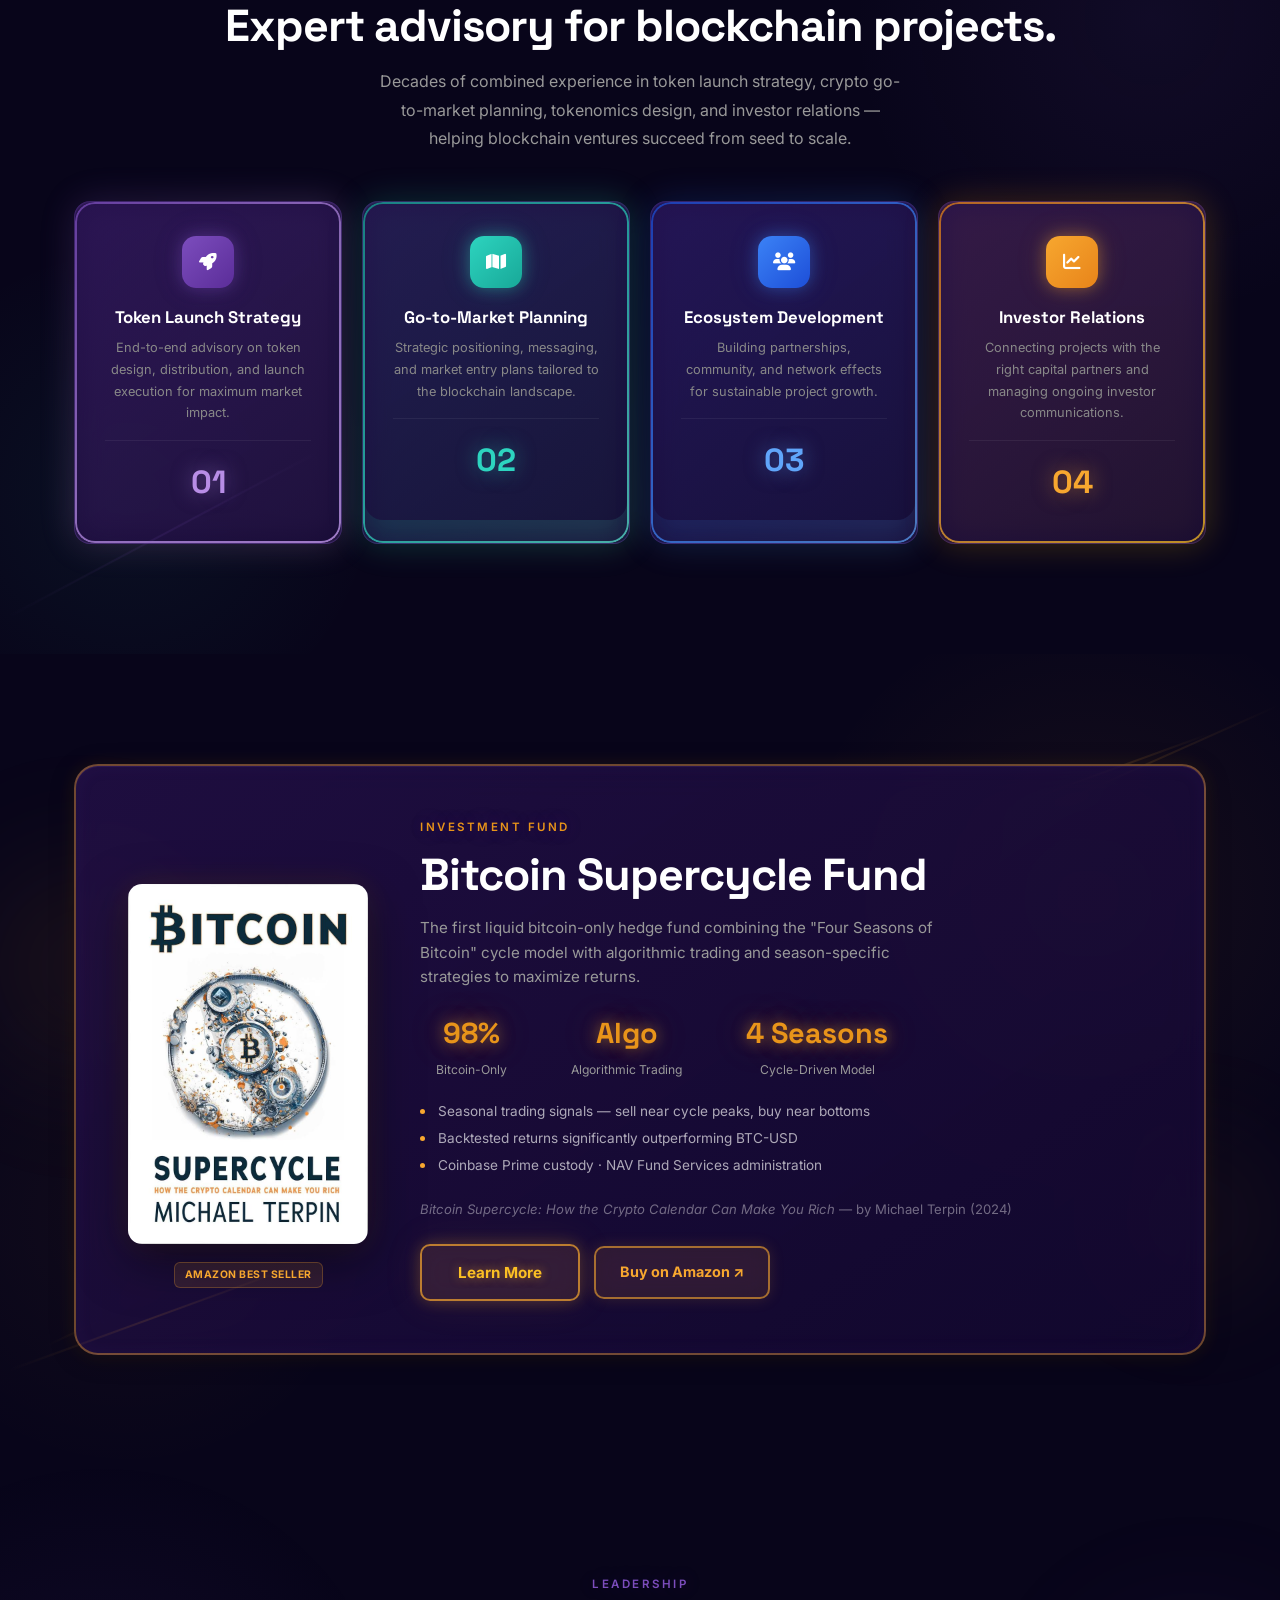
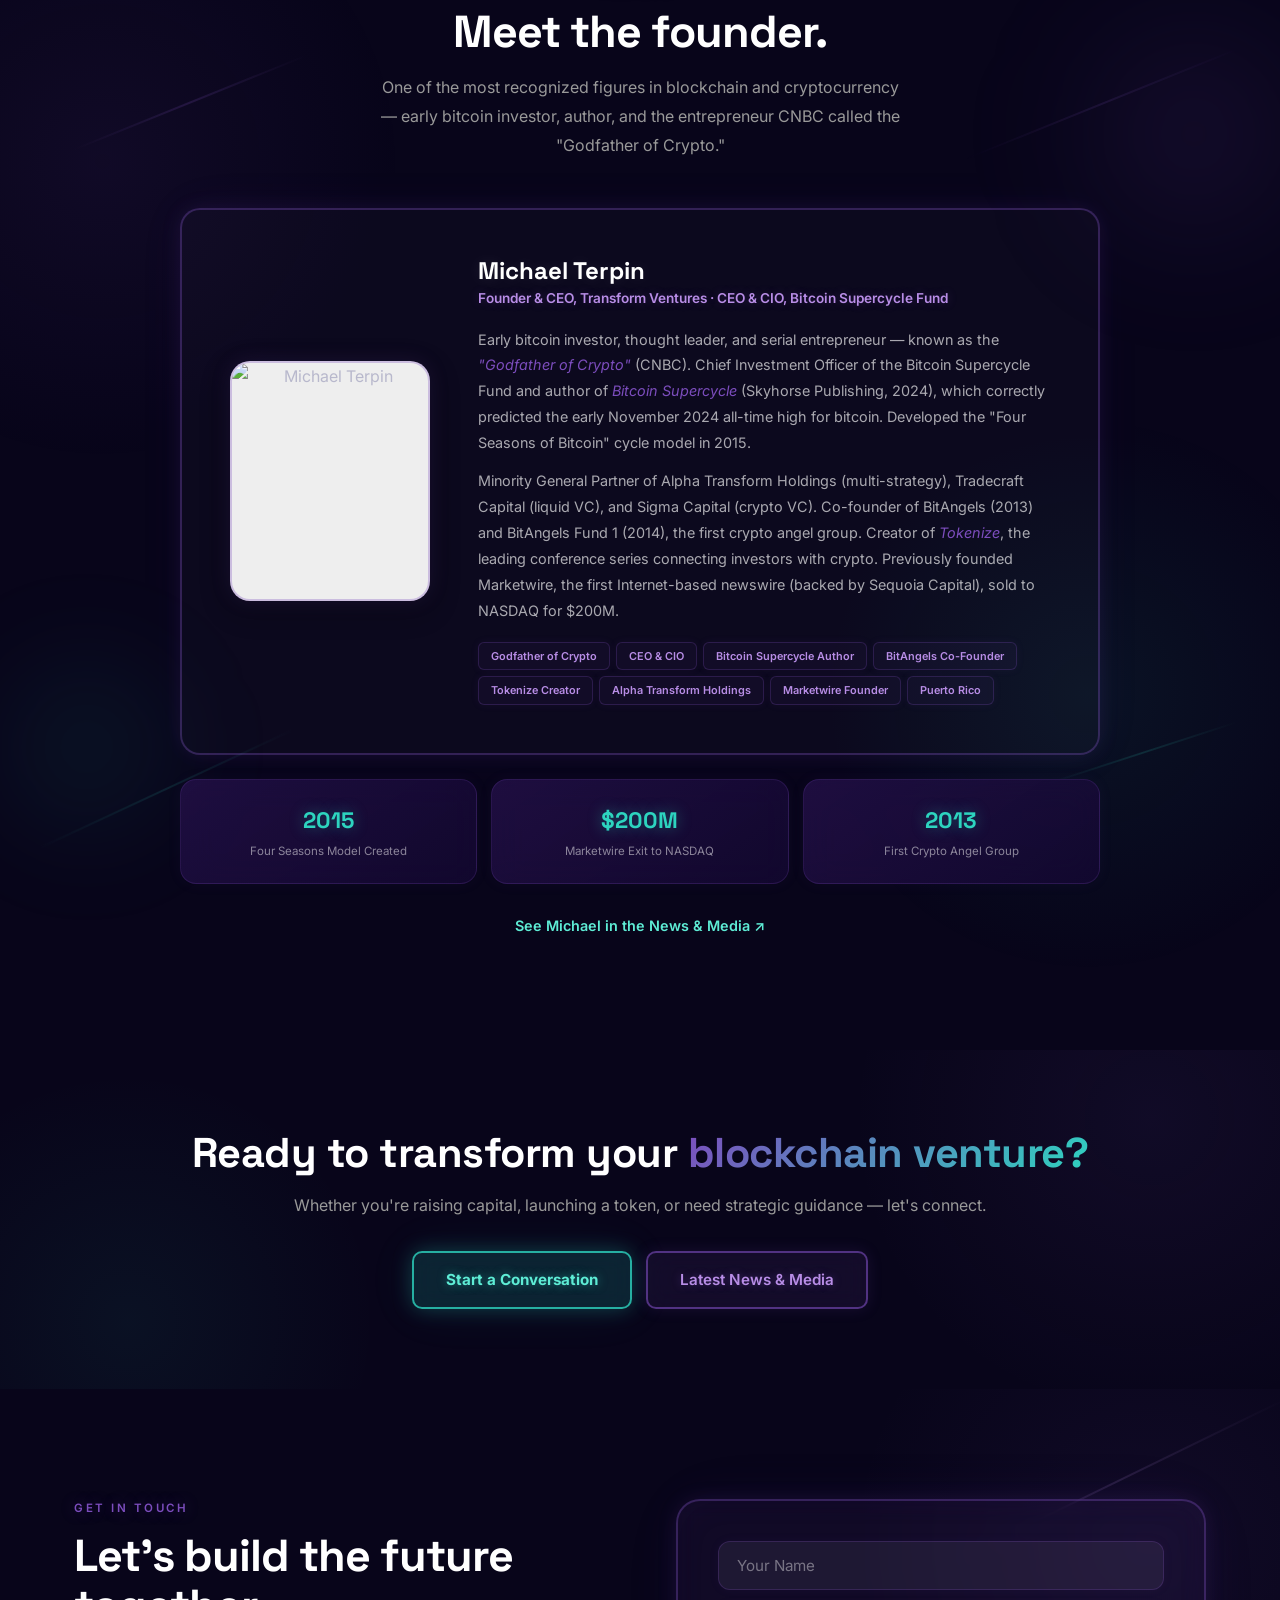
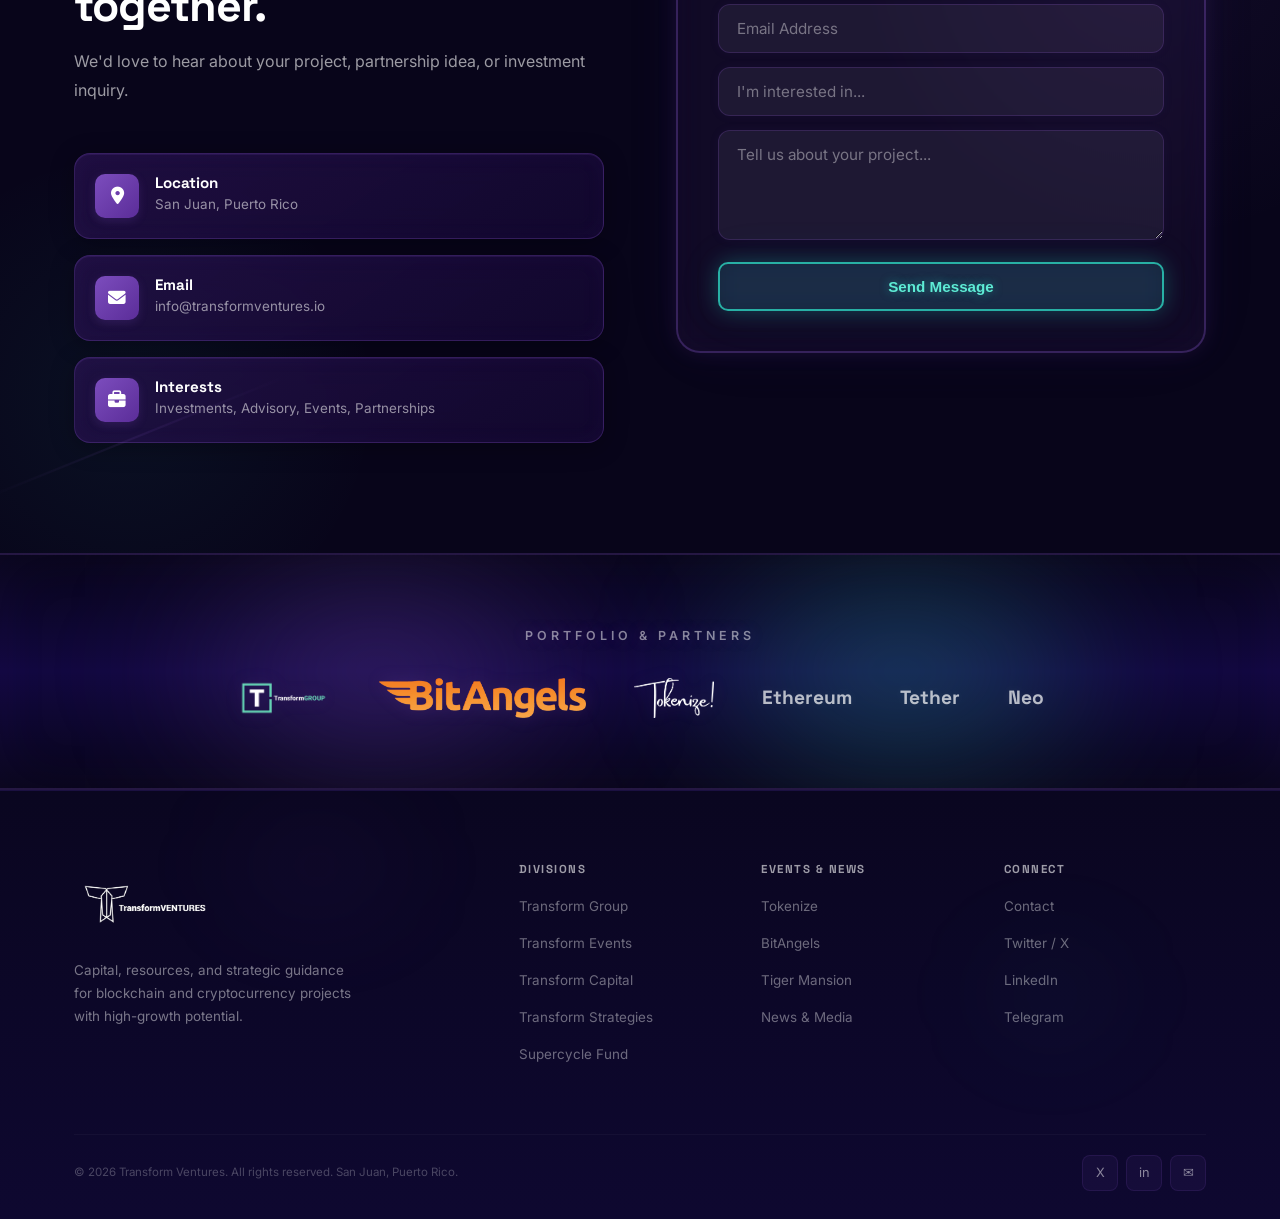
==== commit 808b91a8: "Apply deep purple gradient background to all dark mode sections Uses the partners-bar gradient (navy" ====
--- a/index.html
+++ b/index.html
@@ -96,8 +96,8 @@
     rel="stylesheet">
   <link rel="preload" href="assets/logos/transform-ventures-white.png" as="image">
   <link rel="stylesheet" href="https://cdnjs.cloudflare.com/ajax/libs/font-awesome/6.5.1/css/all.min.css">
-  <link rel="stylesheet" href="styles.css?v=20260414e">
-  <link rel="stylesheet" href="custom.css?v=20260414e">
+  <link rel="stylesheet" href="styles.css?v=20260414f">
+  <link rel="stylesheet" href="custom.css?v=20260414f">
   <!-- To add your own styles, edit custom.css -->
   <style>
     /* Minimal inline — only kept as fallback. All styles are in styles.css */
--- a/custom.css
+++ b/custom.css
@@ -1935,10 +1935,15 @@
   border-color: rgba(124, 77, 189, 0.6) !important;
 }
 
-/* ===== AMBIENT GLOWS ON ALL SECTIONS (dark mode) ===== */
+/* ===== DARK MODE — deep purple gradient bg on all sections ===== */
 [data-theme="dark"] .section,
 [data-theme="dark"] .cta-banner {
   overflow: hidden;
+  background: linear-gradient(180deg, #08051a 0%, #120840 50%, #08051a 100%);
+}
+
+[data-theme="dark"] .section-alt {
+  background: linear-gradient(180deg, #0a0720 0%, #160a4a 50%, #0a0720 100%);
 }
 
 /* Right side glow */
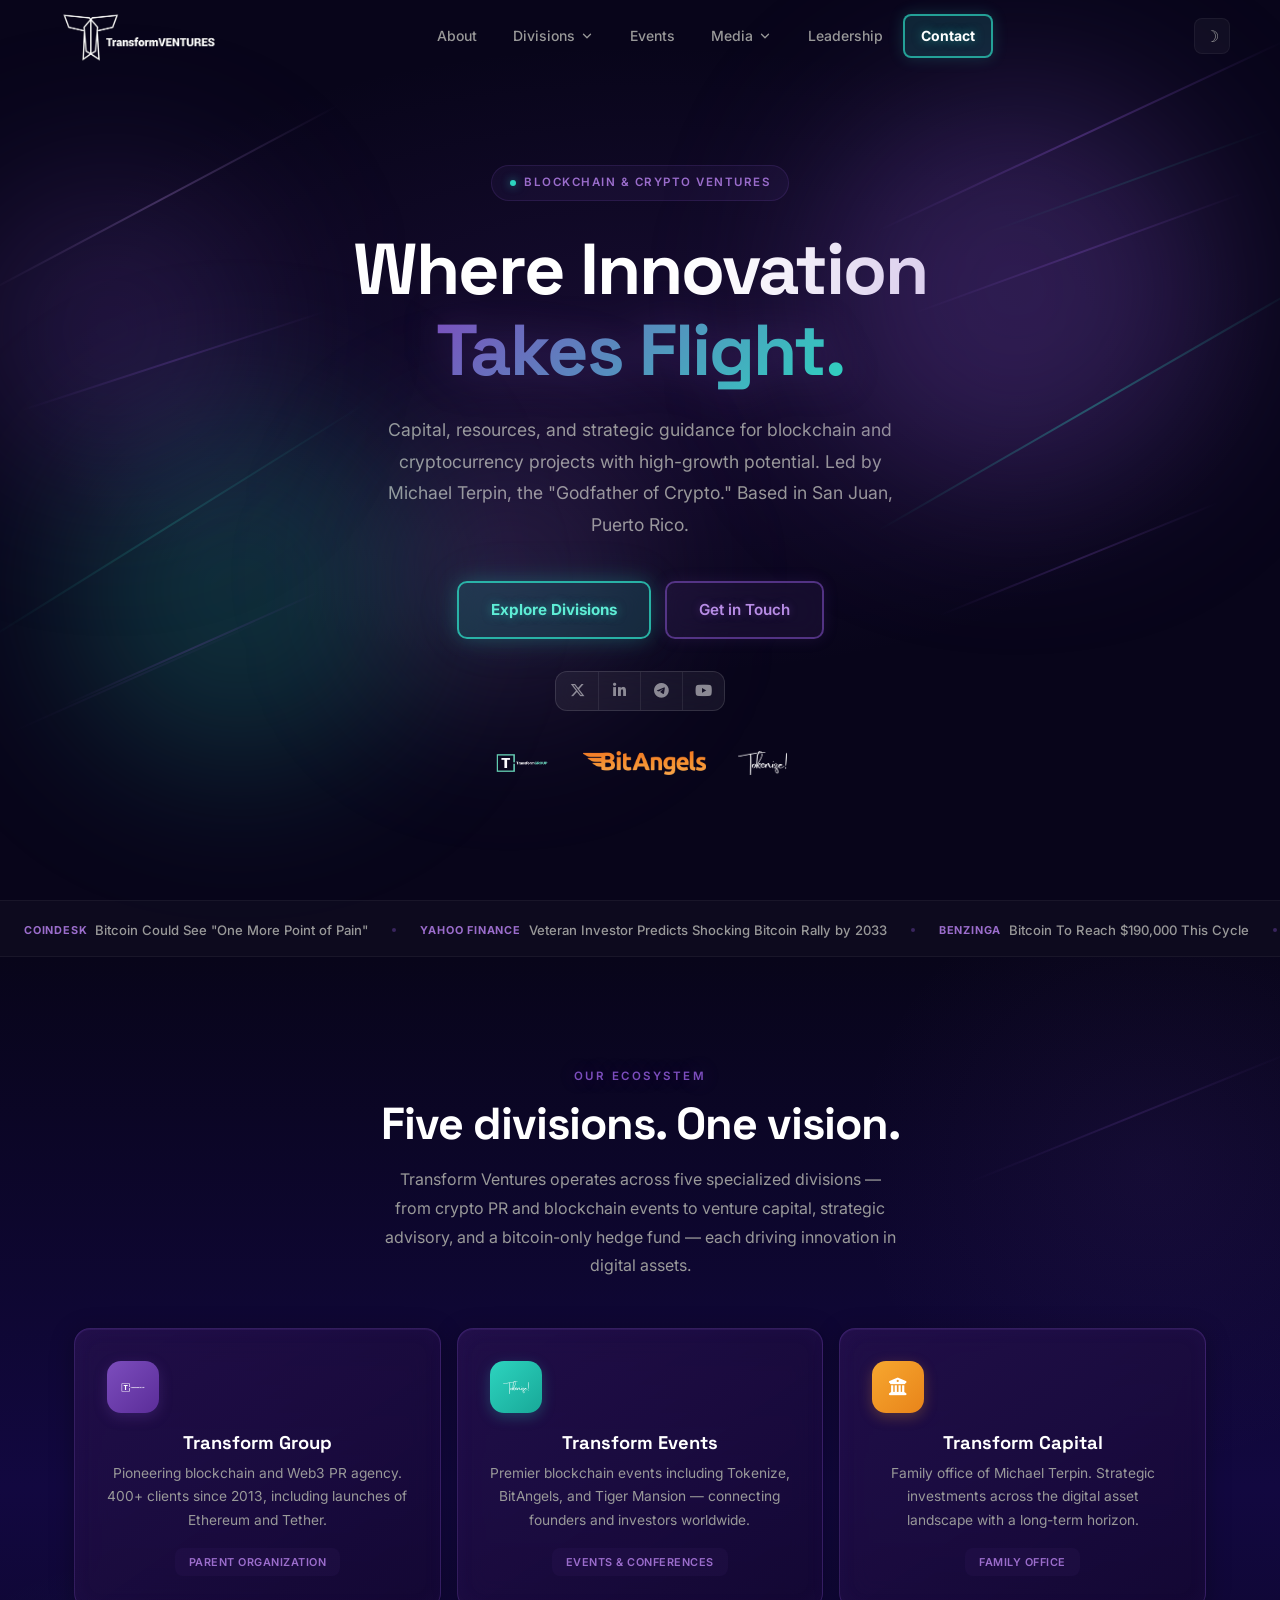
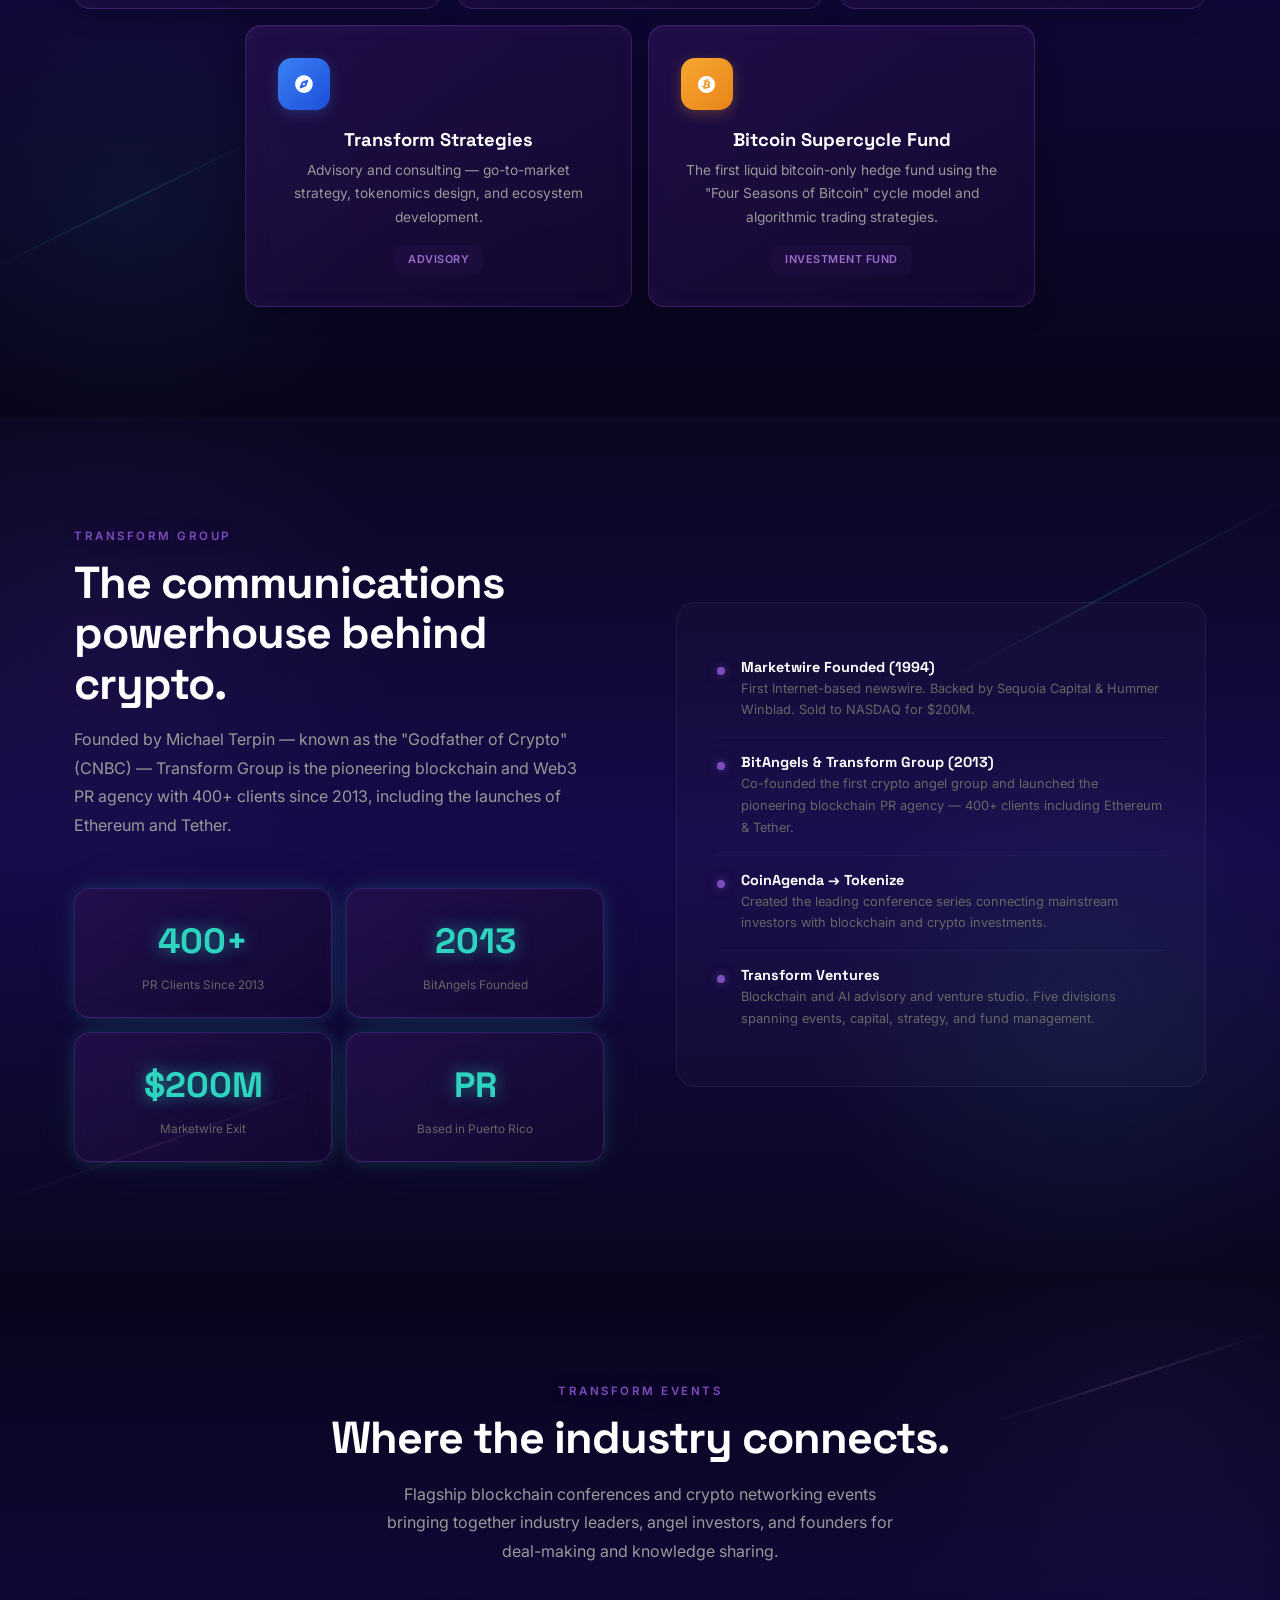
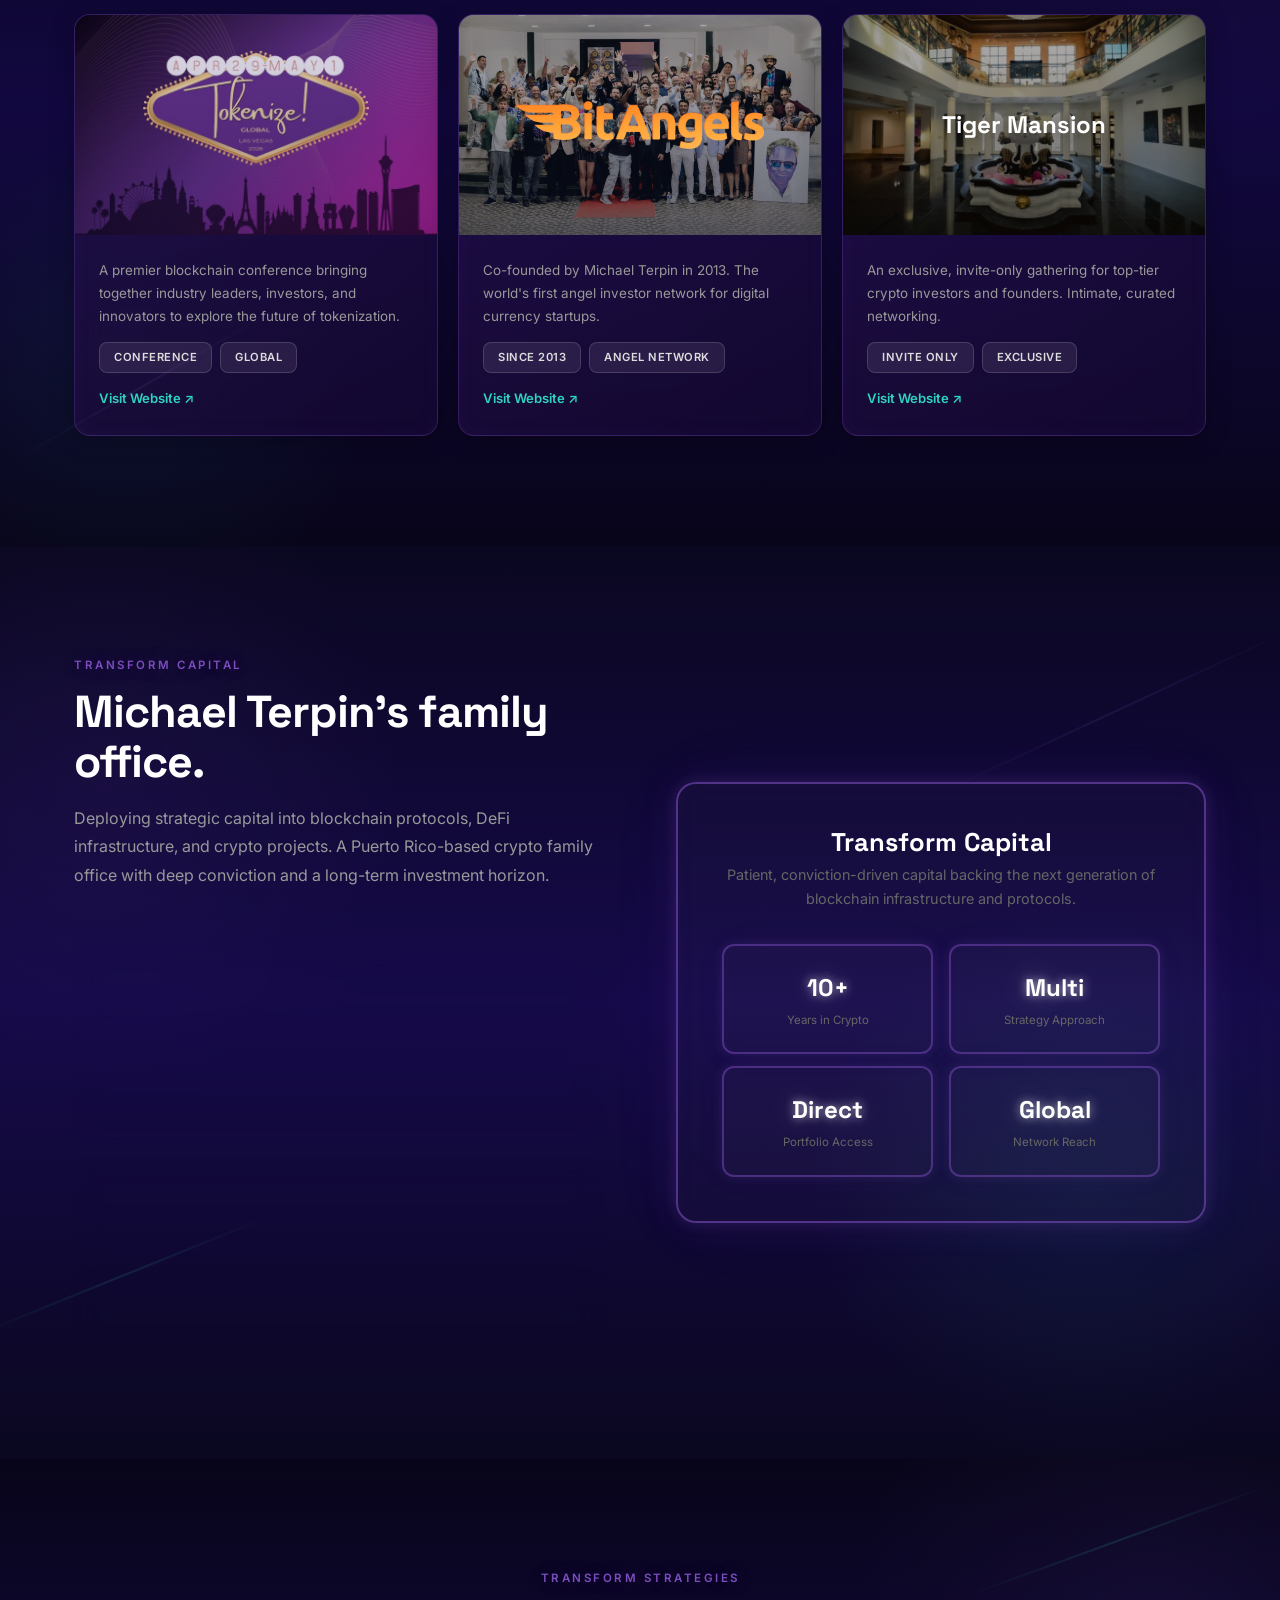
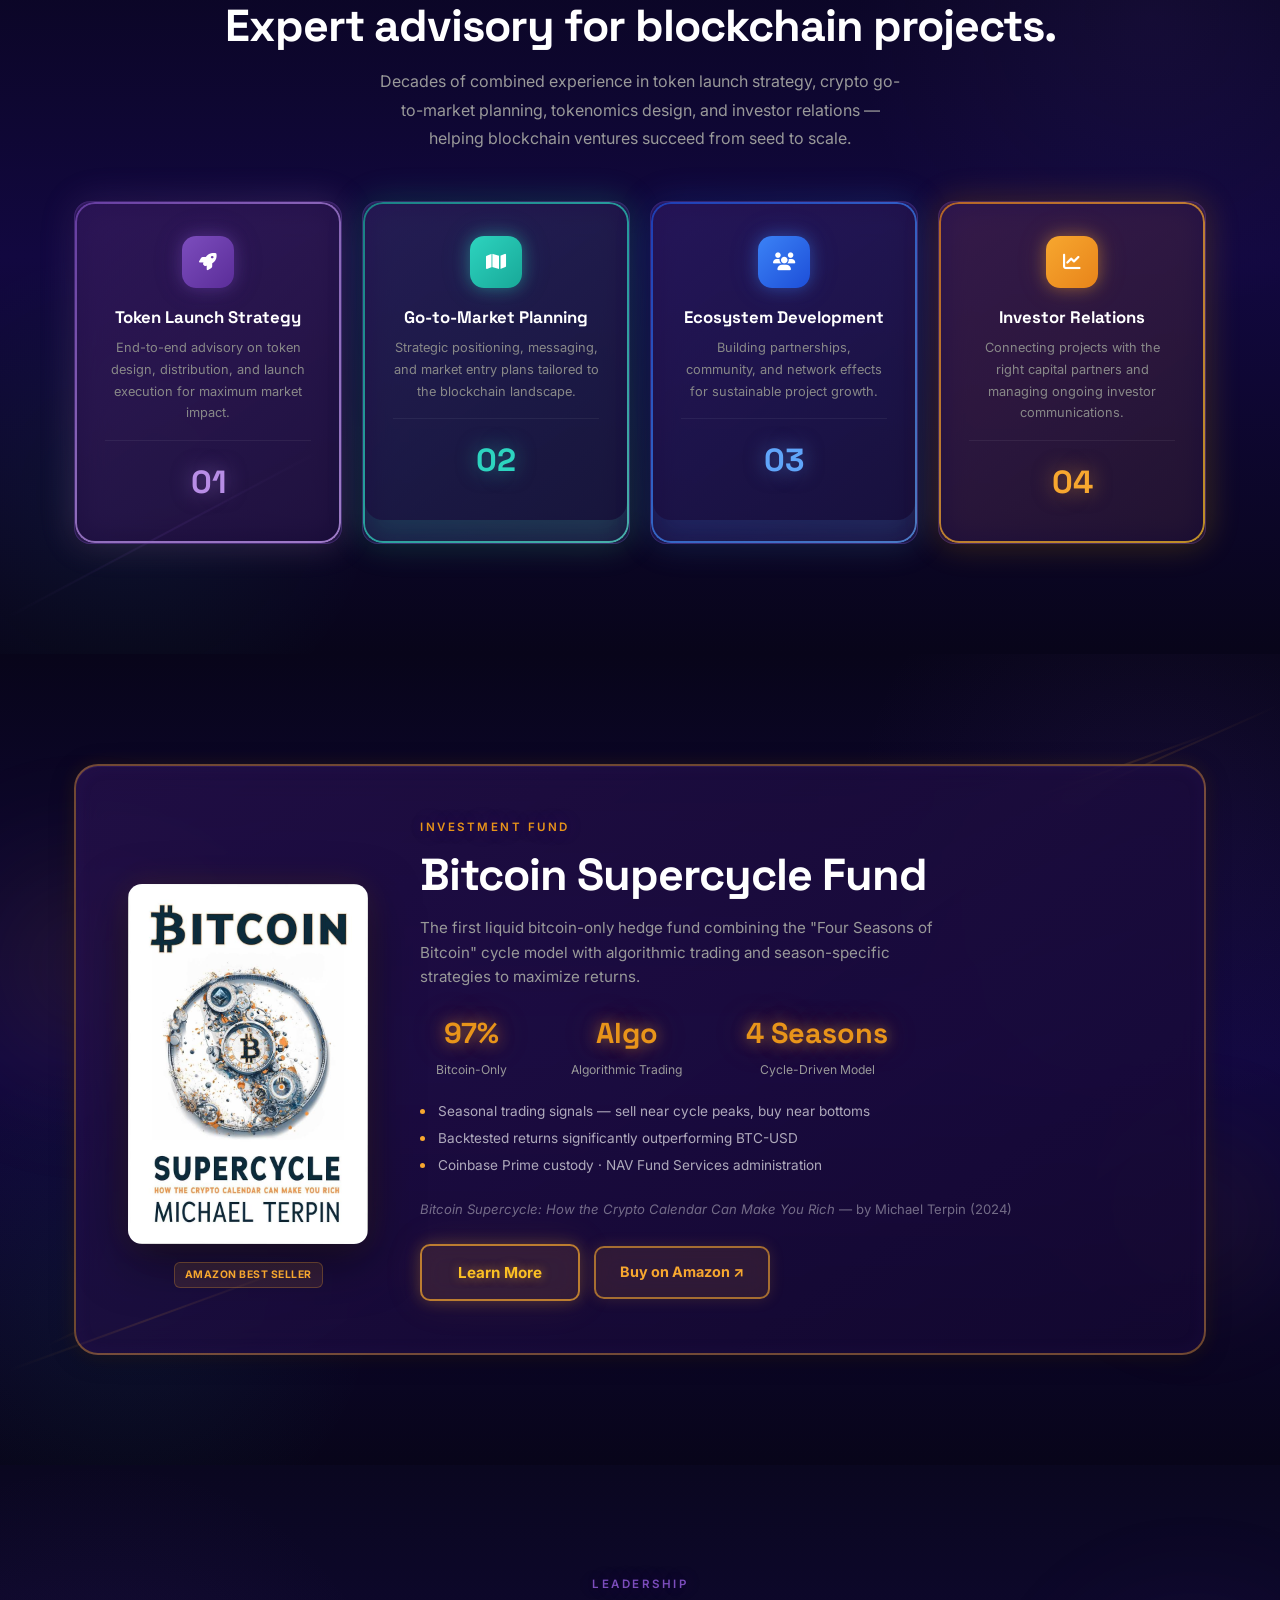
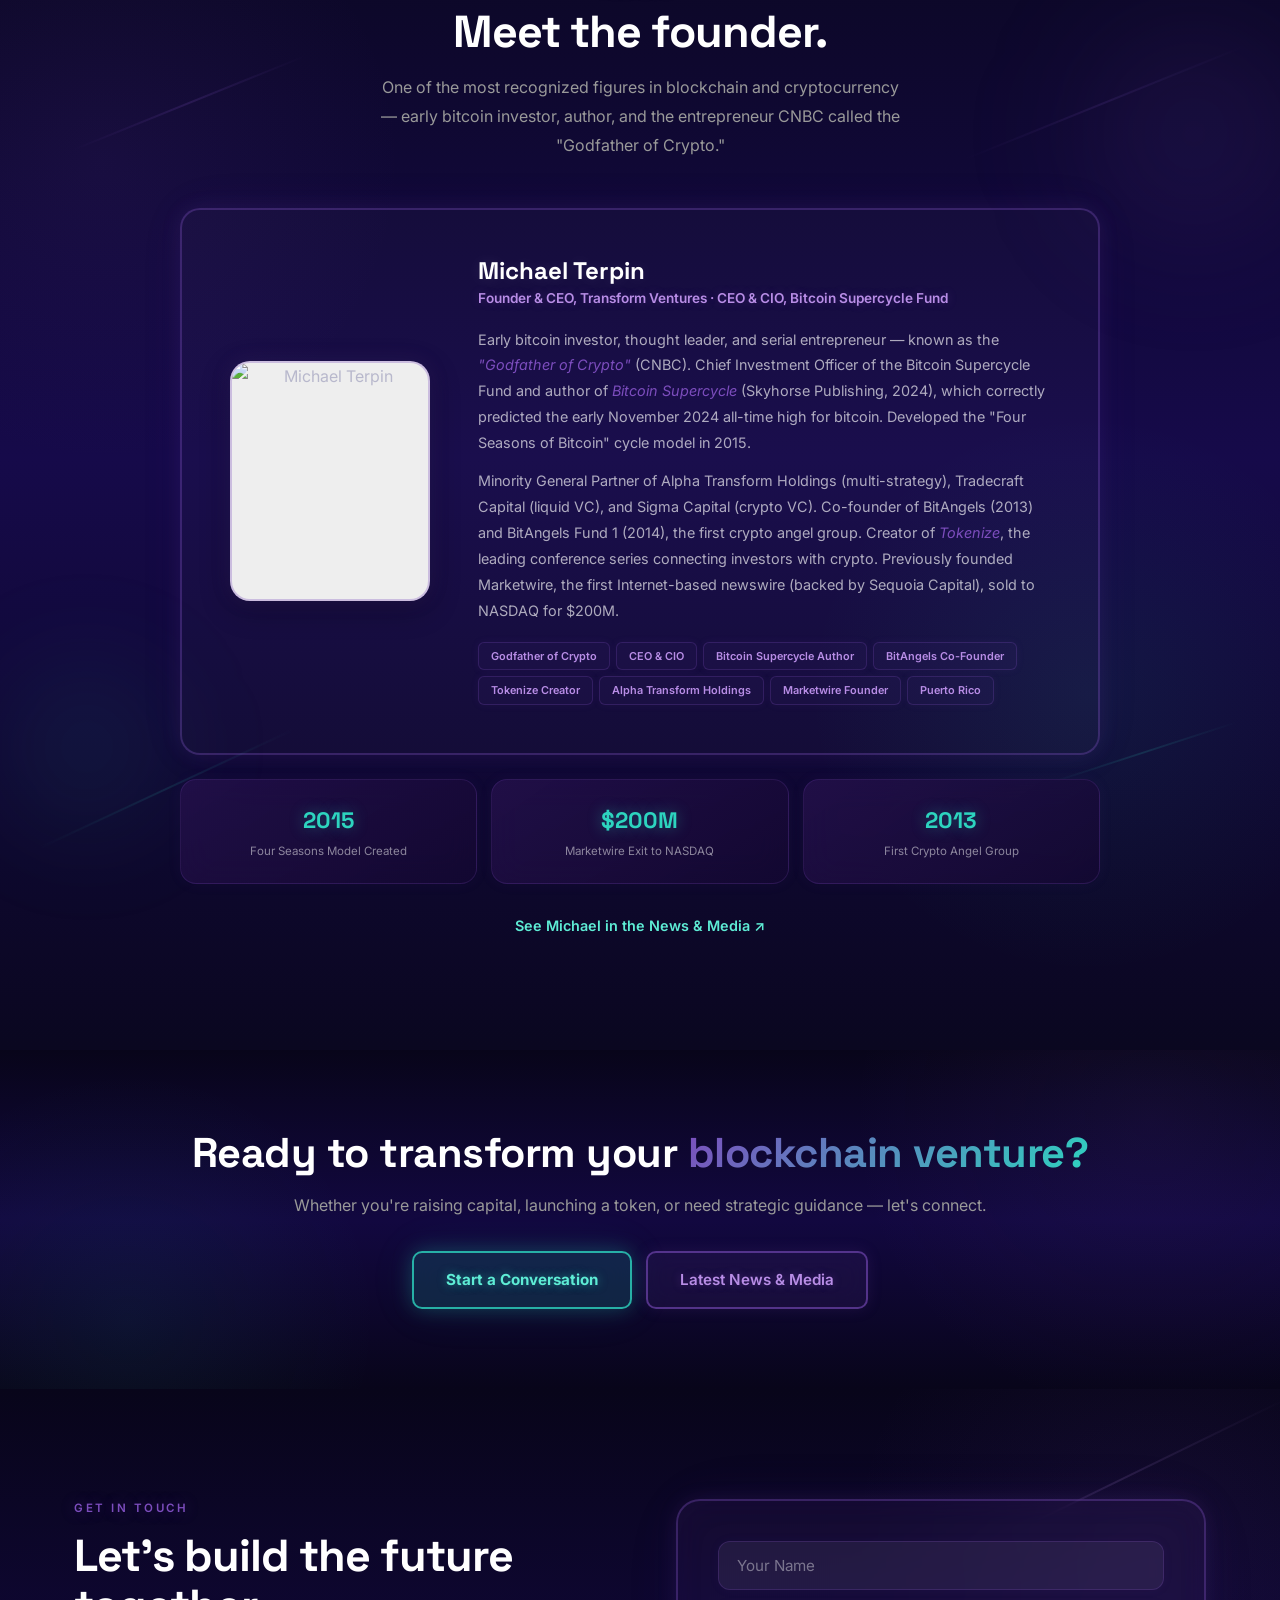
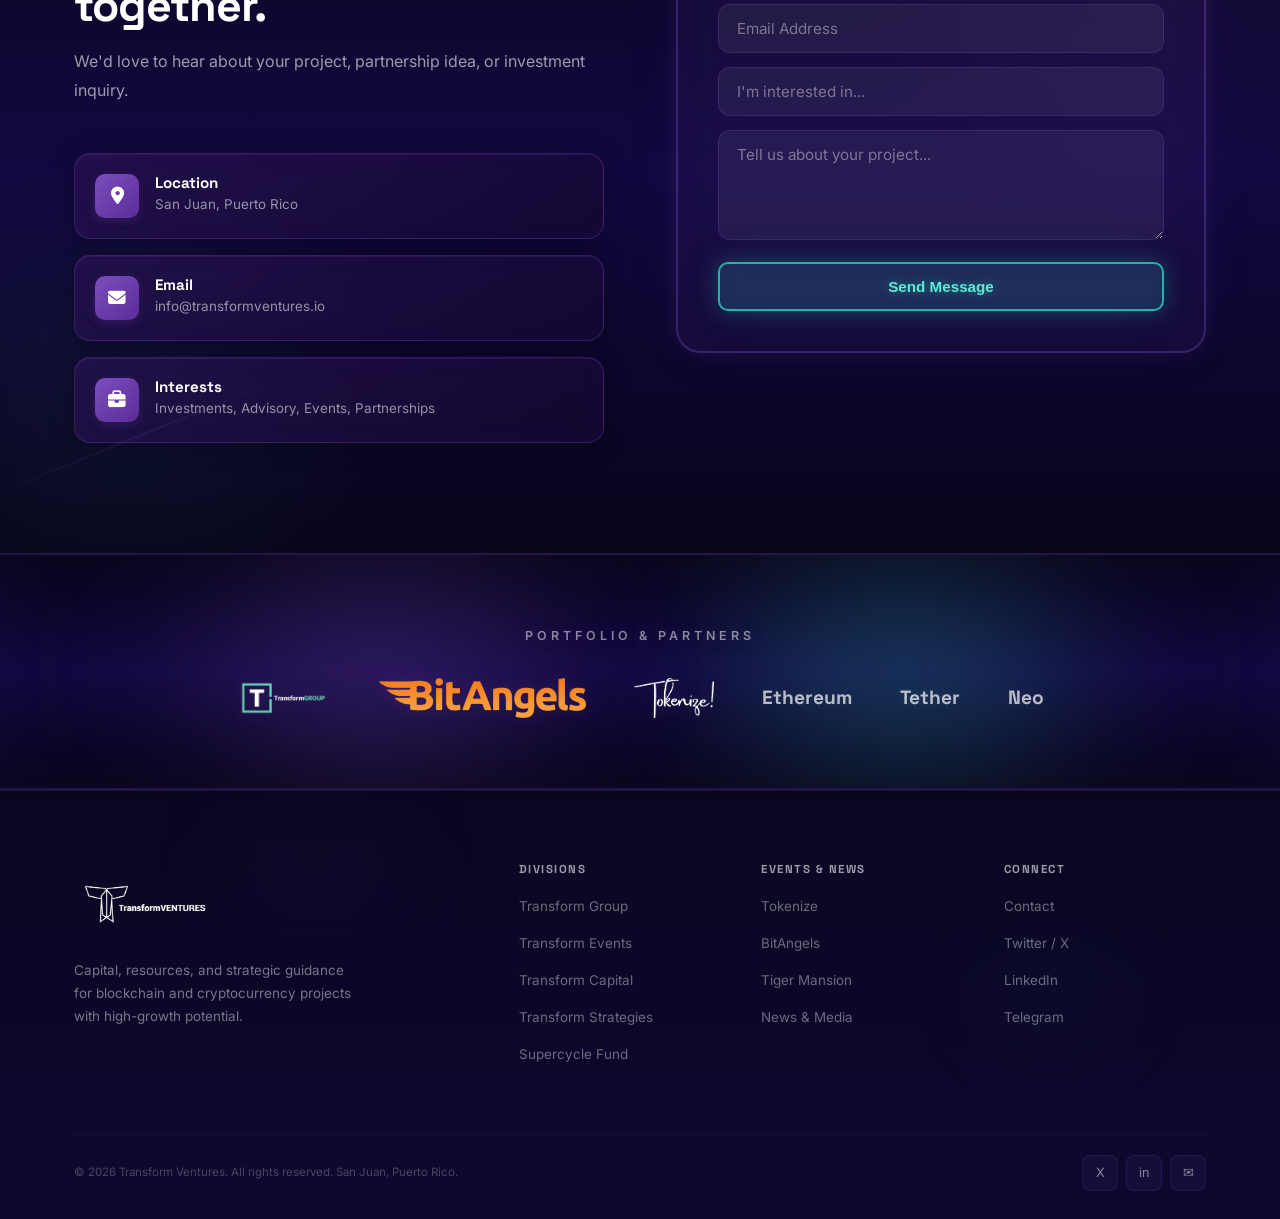
==== commit e60c60db: "Fix dark mode section backgrounds: combine gradients with glows background-image was overriding back" ====
--- a/index.html
+++ b/index.html
@@ -96,8 +96,8 @@
     rel="stylesheet">
   <link rel="preload" href="assets/logos/transform-ventures-white.png" as="image">
   <link rel="stylesheet" href="https://cdnjs.cloudflare.com/ajax/libs/font-awesome/6.5.1/css/all.min.css">
-  <link rel="stylesheet" href="styles.css?v=20260414f">
-  <link rel="stylesheet" href="custom.css?v=20260414f">
+  <link rel="stylesheet" href="styles.css?v=20260414g">
+  <link rel="stylesheet" href="custom.css?v=20260414g">
   <!-- To add your own styles, edit custom.css -->
   <style>
     /* Minimal inline — only kept as fallback. All styles are in styles.css */
--- a/custom.css
+++ b/custom.css
@@ -1946,28 +1946,26 @@
   background: linear-gradient(180deg, #0a0720 0%, #160a4a 50%, #0a0720 100%);
 }
 
-/* Right side glow */
+/* Glow overlays combined with gradient bg */
 [data-theme="dark"] #divisions,
-[data-theme="dark"] #about,
 [data-theme="dark"] #events,
-[data-theme="dark"] #capital,
 [data-theme="dark"] #strategies,
 [data-theme="dark"] #fund,
-[data-theme="dark"] #leadership,
 [data-theme="dark"] #contact,
 [data-theme="dark"] .cta-banner {
-  background-image:
+  background:
     radial-gradient(ellipse 300px 300px at 90% 20%, rgba(124, 77, 189, 0.08), transparent),
-    radial-gradient(ellipse 250px 250px at 10% 80%, rgba(45, 212, 191, 0.06), transparent);
-}
-
-/* Alternate glow positions per section */
+    radial-gradient(ellipse 250px 250px at 10% 80%, rgba(45, 212, 191, 0.06), transparent),
+    linear-gradient(180deg, #08051a 0%, #120840 50%, #08051a 100%) !important;
+}
+
 [data-theme="dark"] #about,
 [data-theme="dark"] #capital,
 [data-theme="dark"] #leadership {
-  background-image:
+  background:
     radial-gradient(ellipse 280px 280px at 85% 70%, rgba(45, 212, 191, 0.07), transparent),
-    radial-gradient(ellipse 300px 300px at 8% 25%, rgba(124, 77, 189, 0.08), transparent);
+    radial-gradient(ellipse 300px 300px at 8% 25%, rgba(124, 77, 189, 0.08), transparent),
+    linear-gradient(180deg, #0a0720 0%, #160a4a 50%, #0a0720 100%) !important;
 }
 
 /* Fund section — gold glows */
